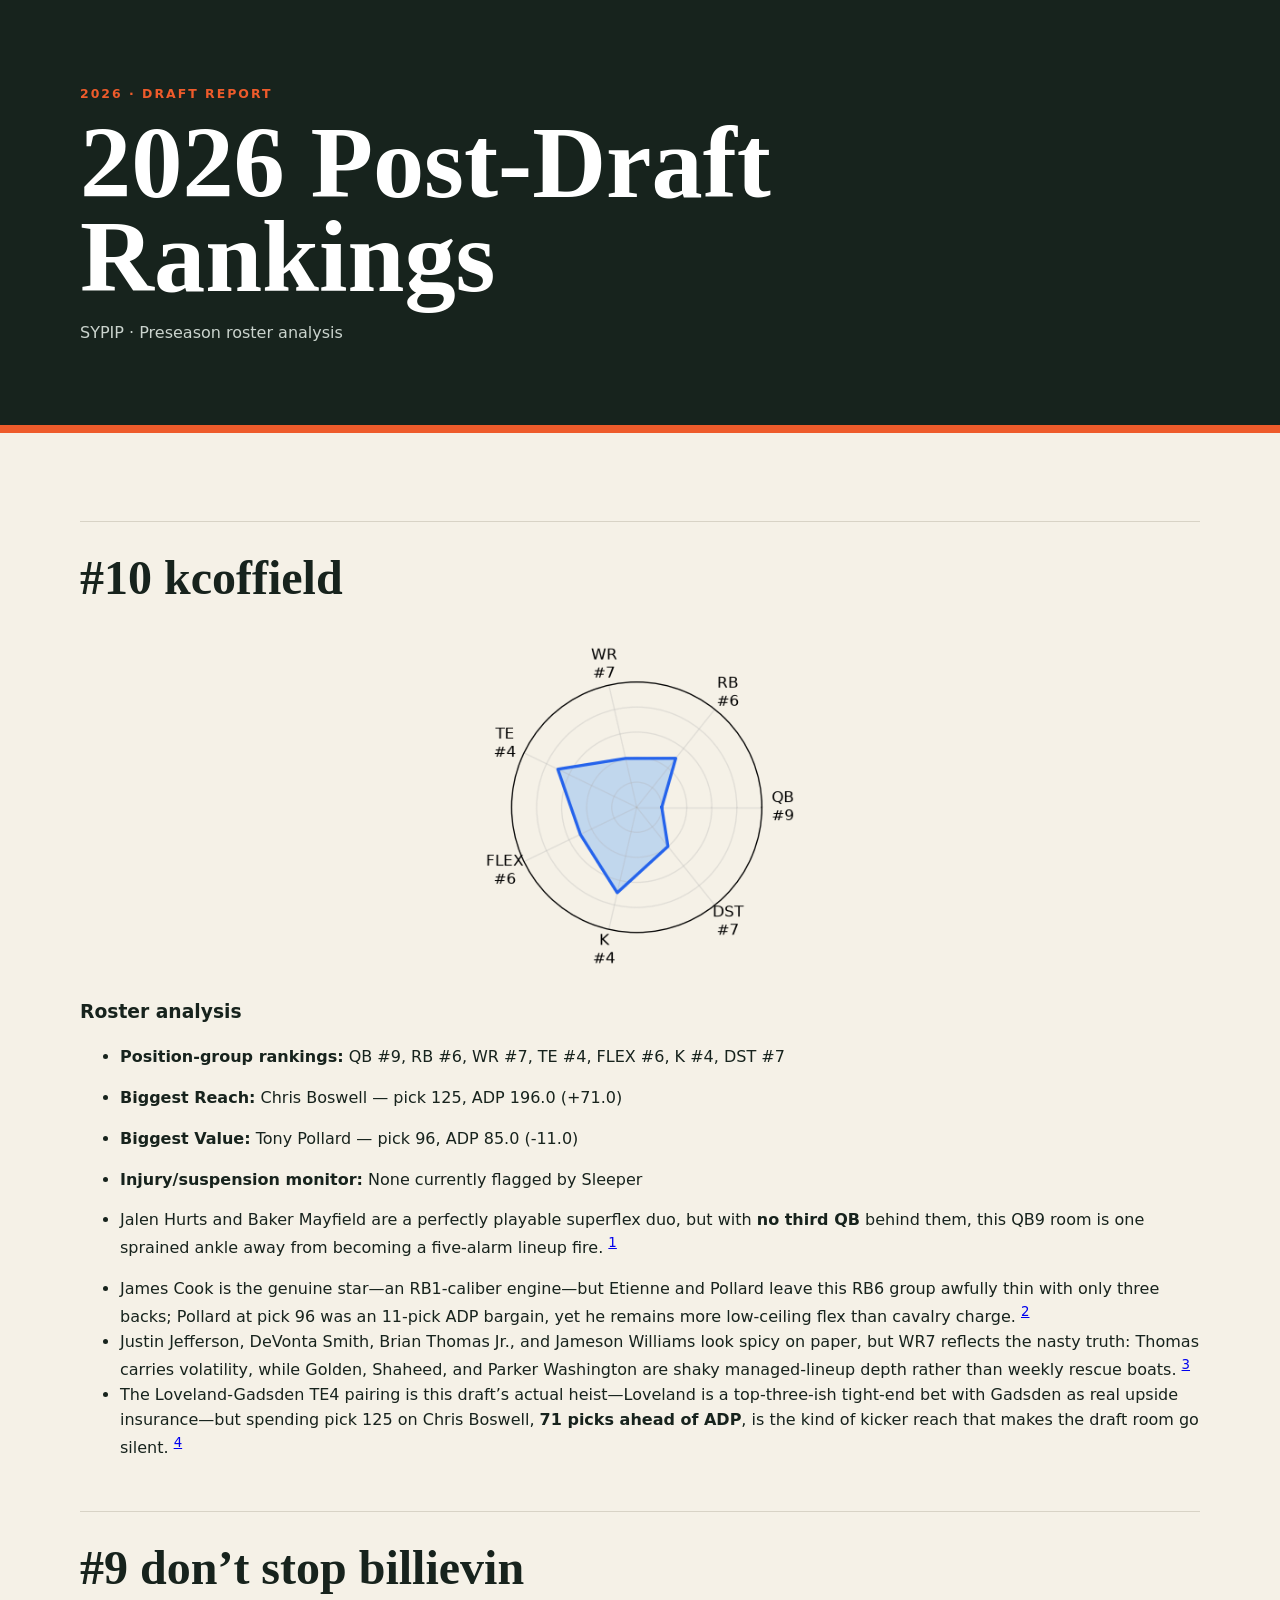
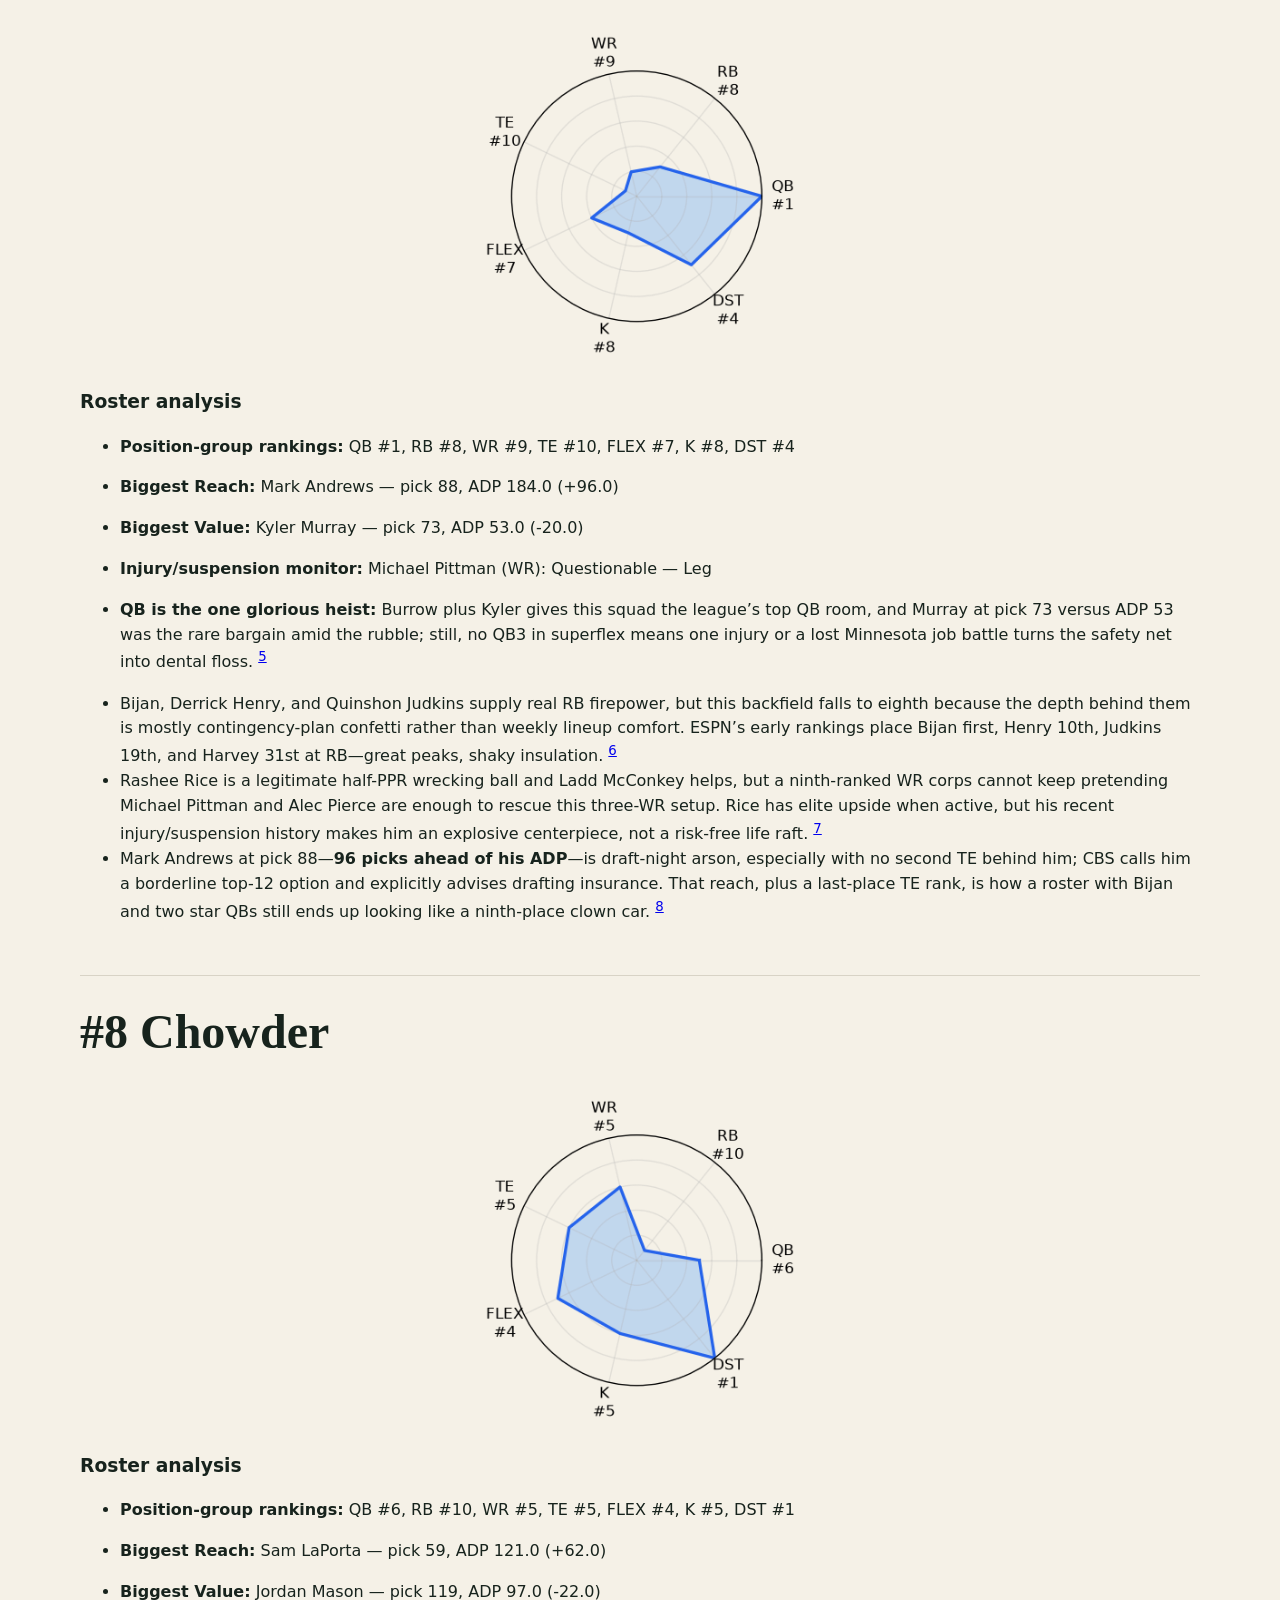
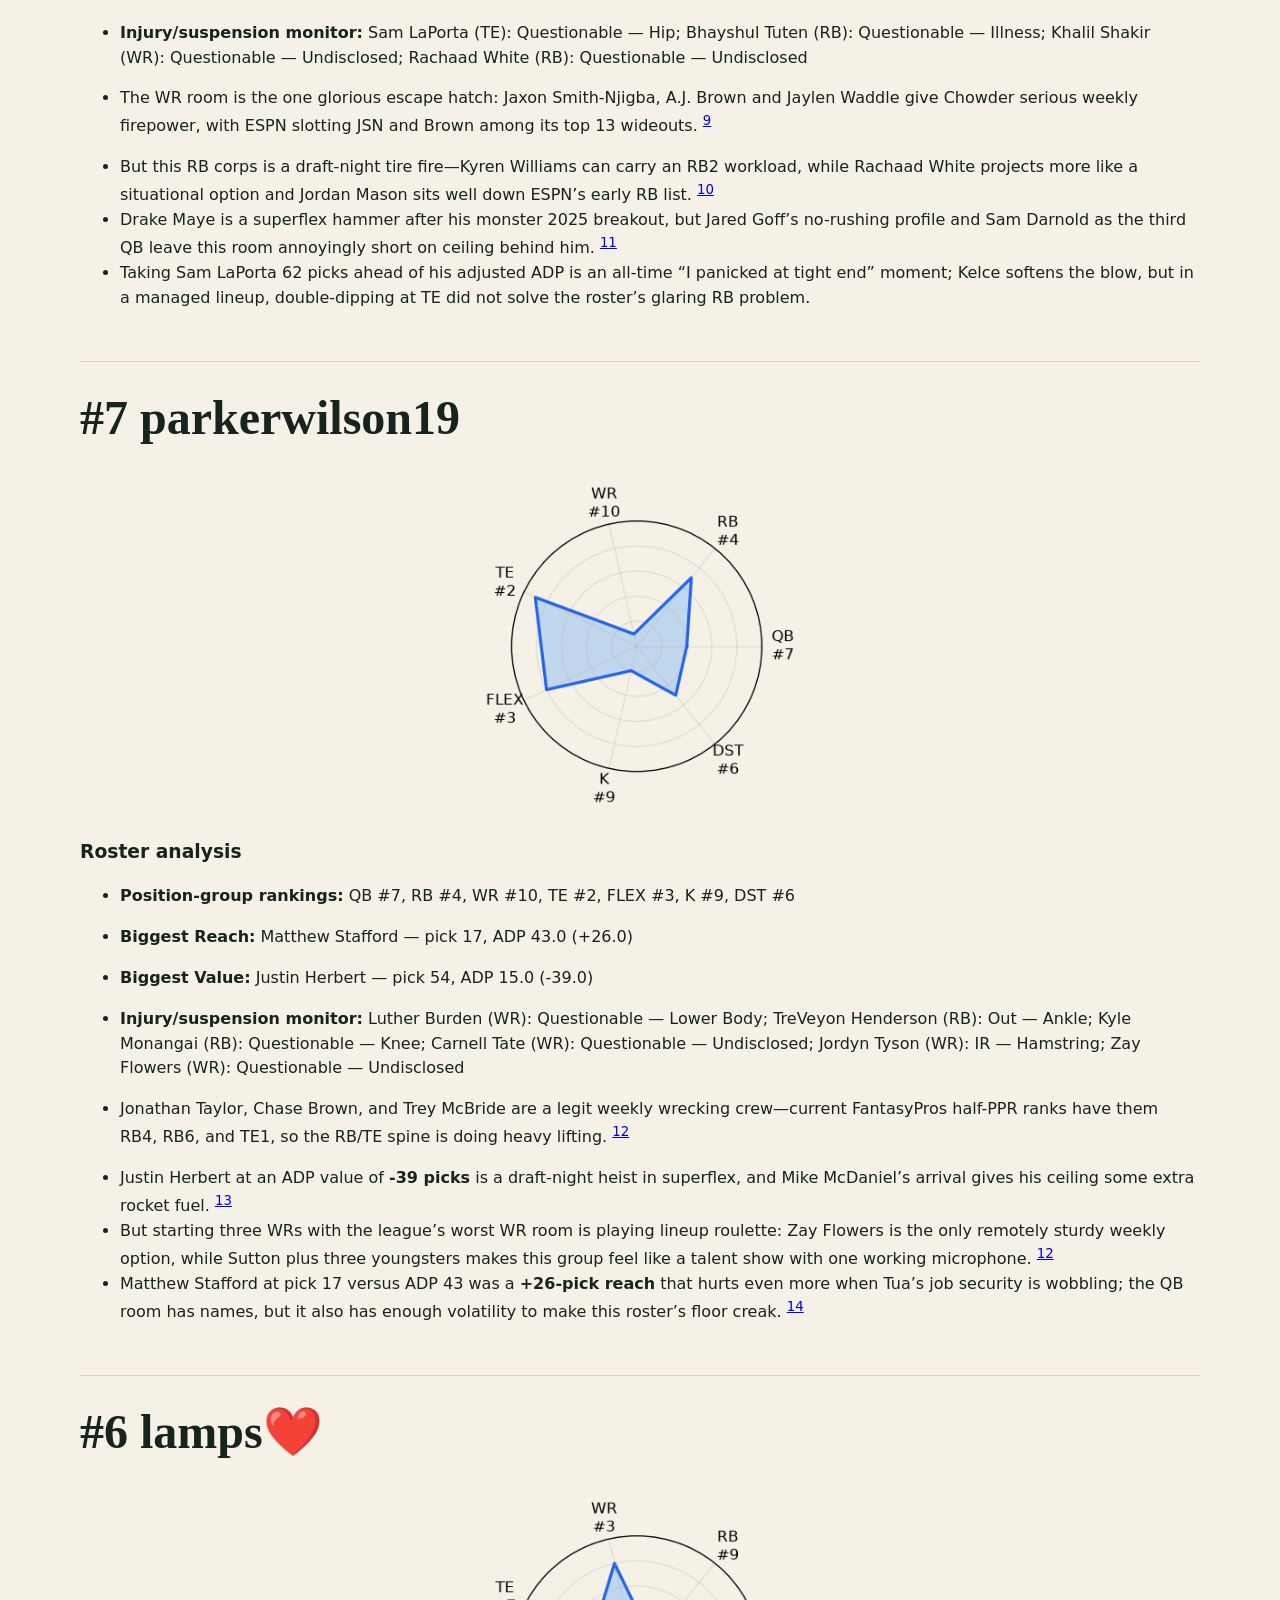
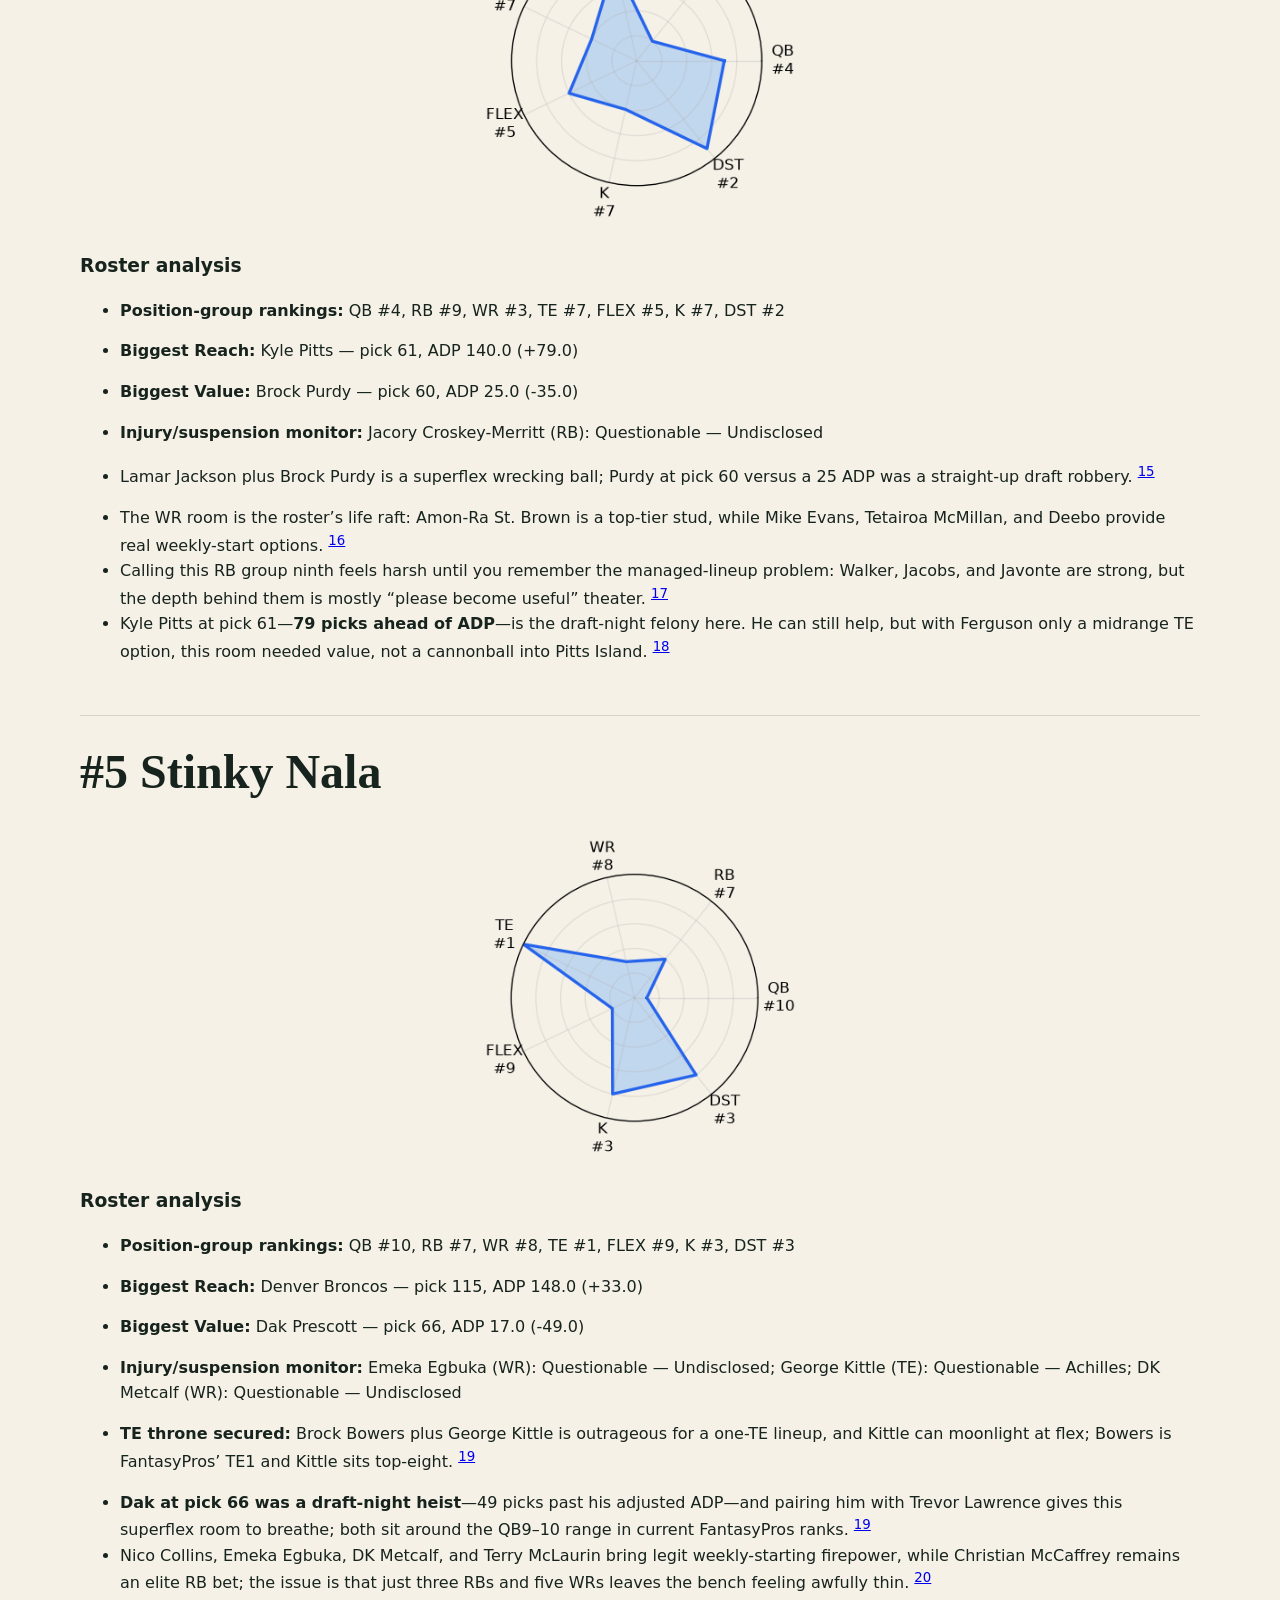
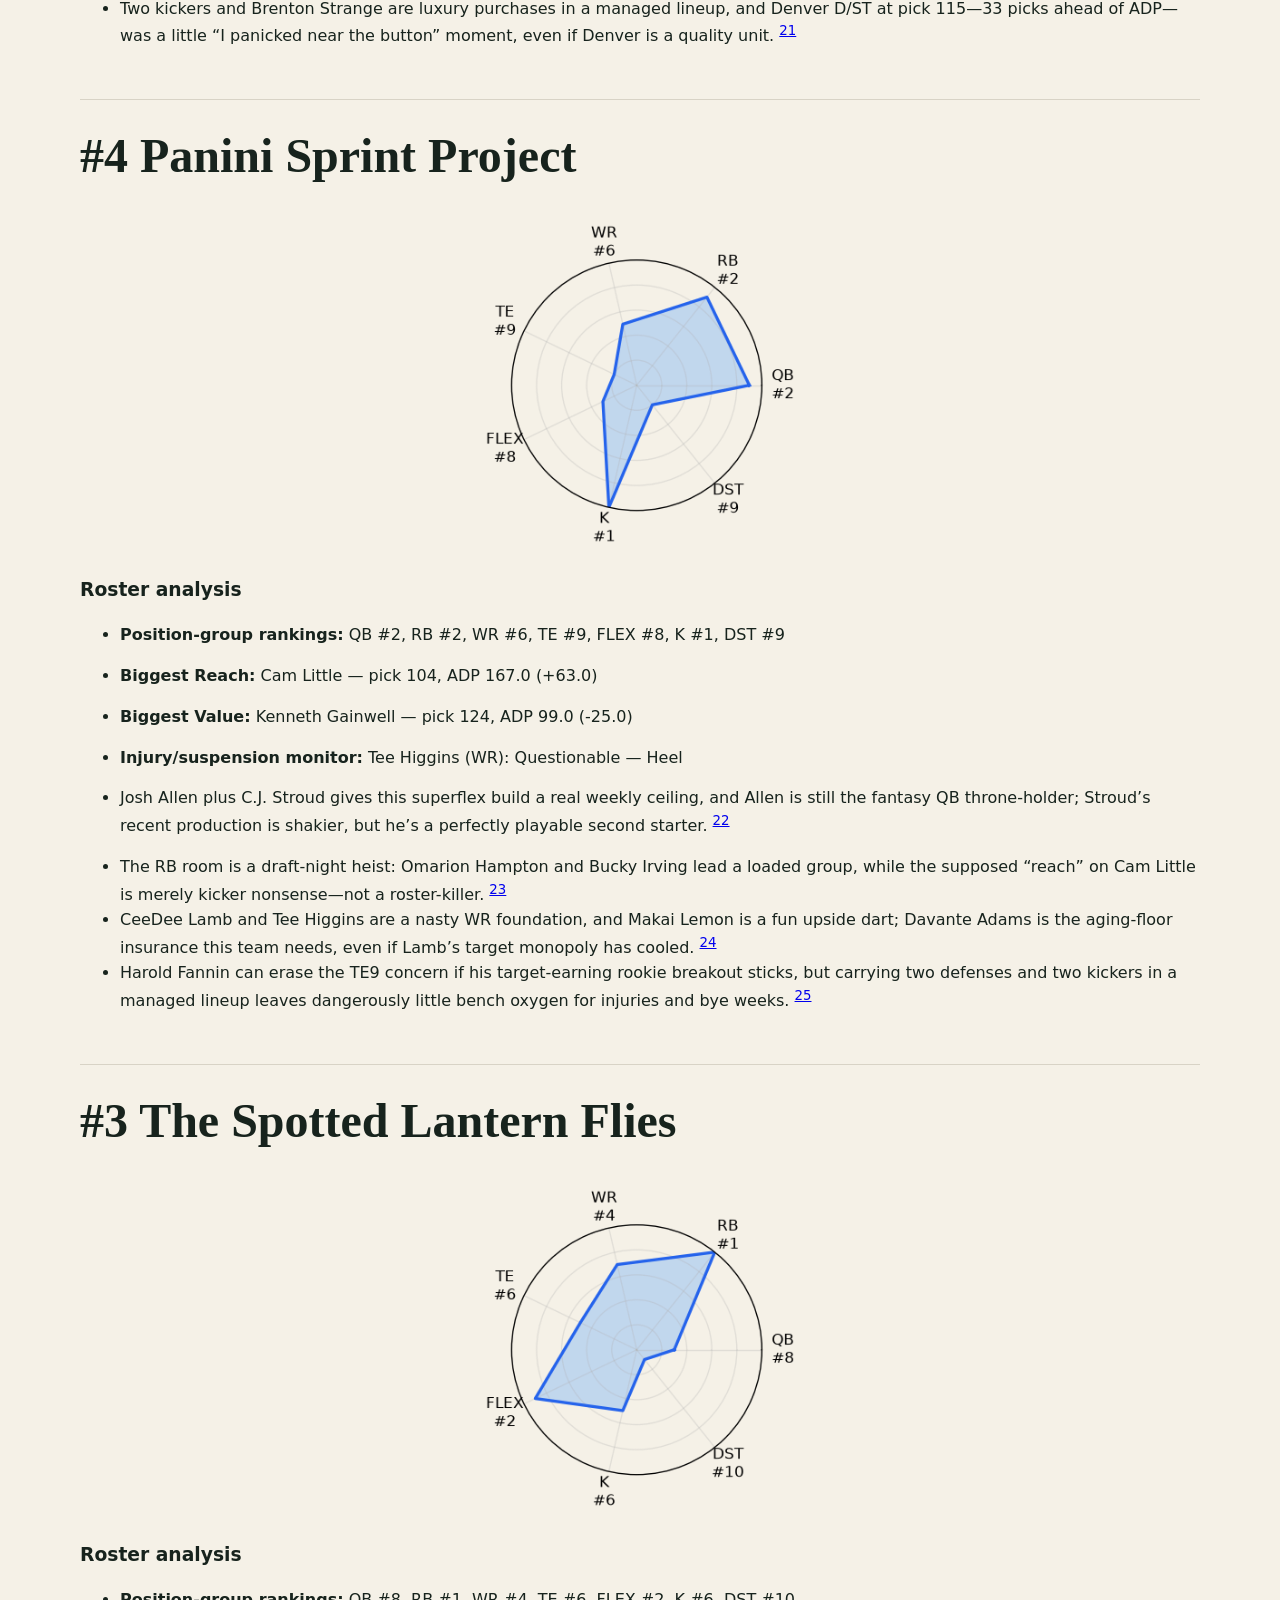
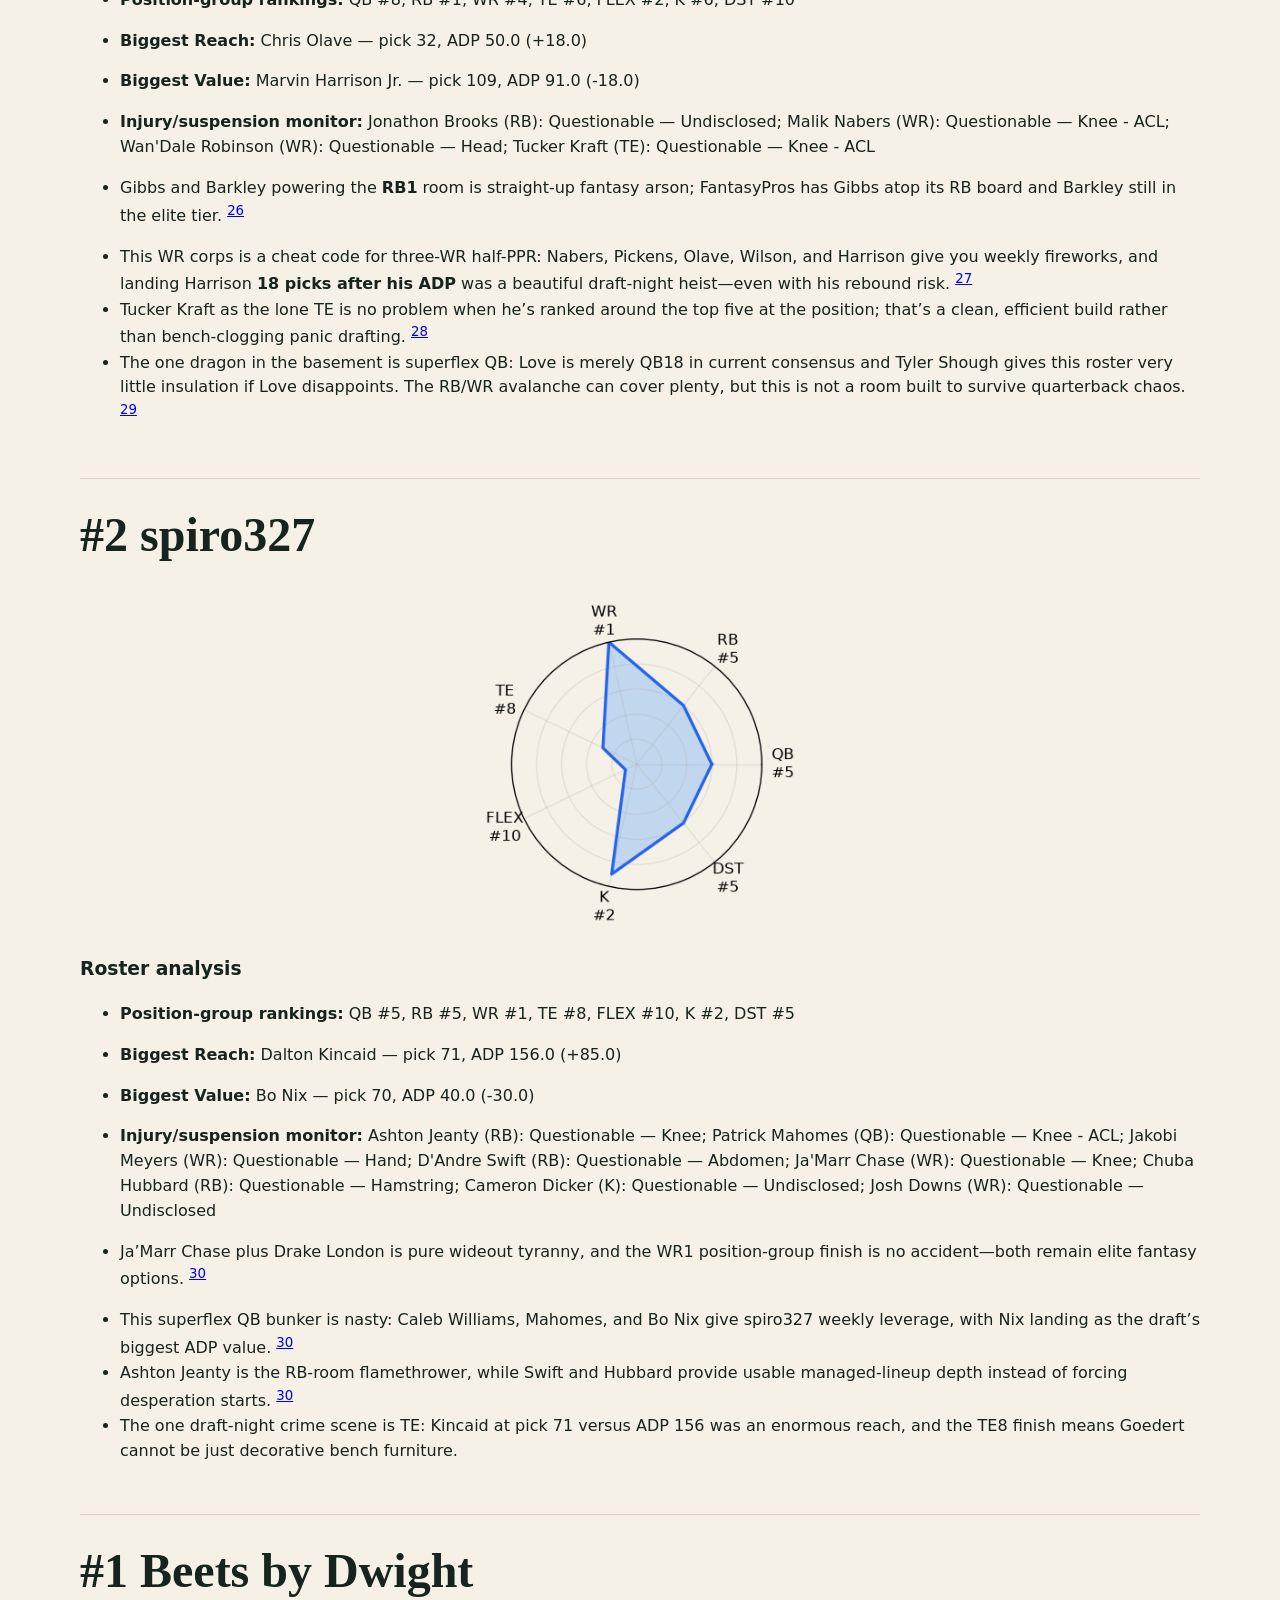
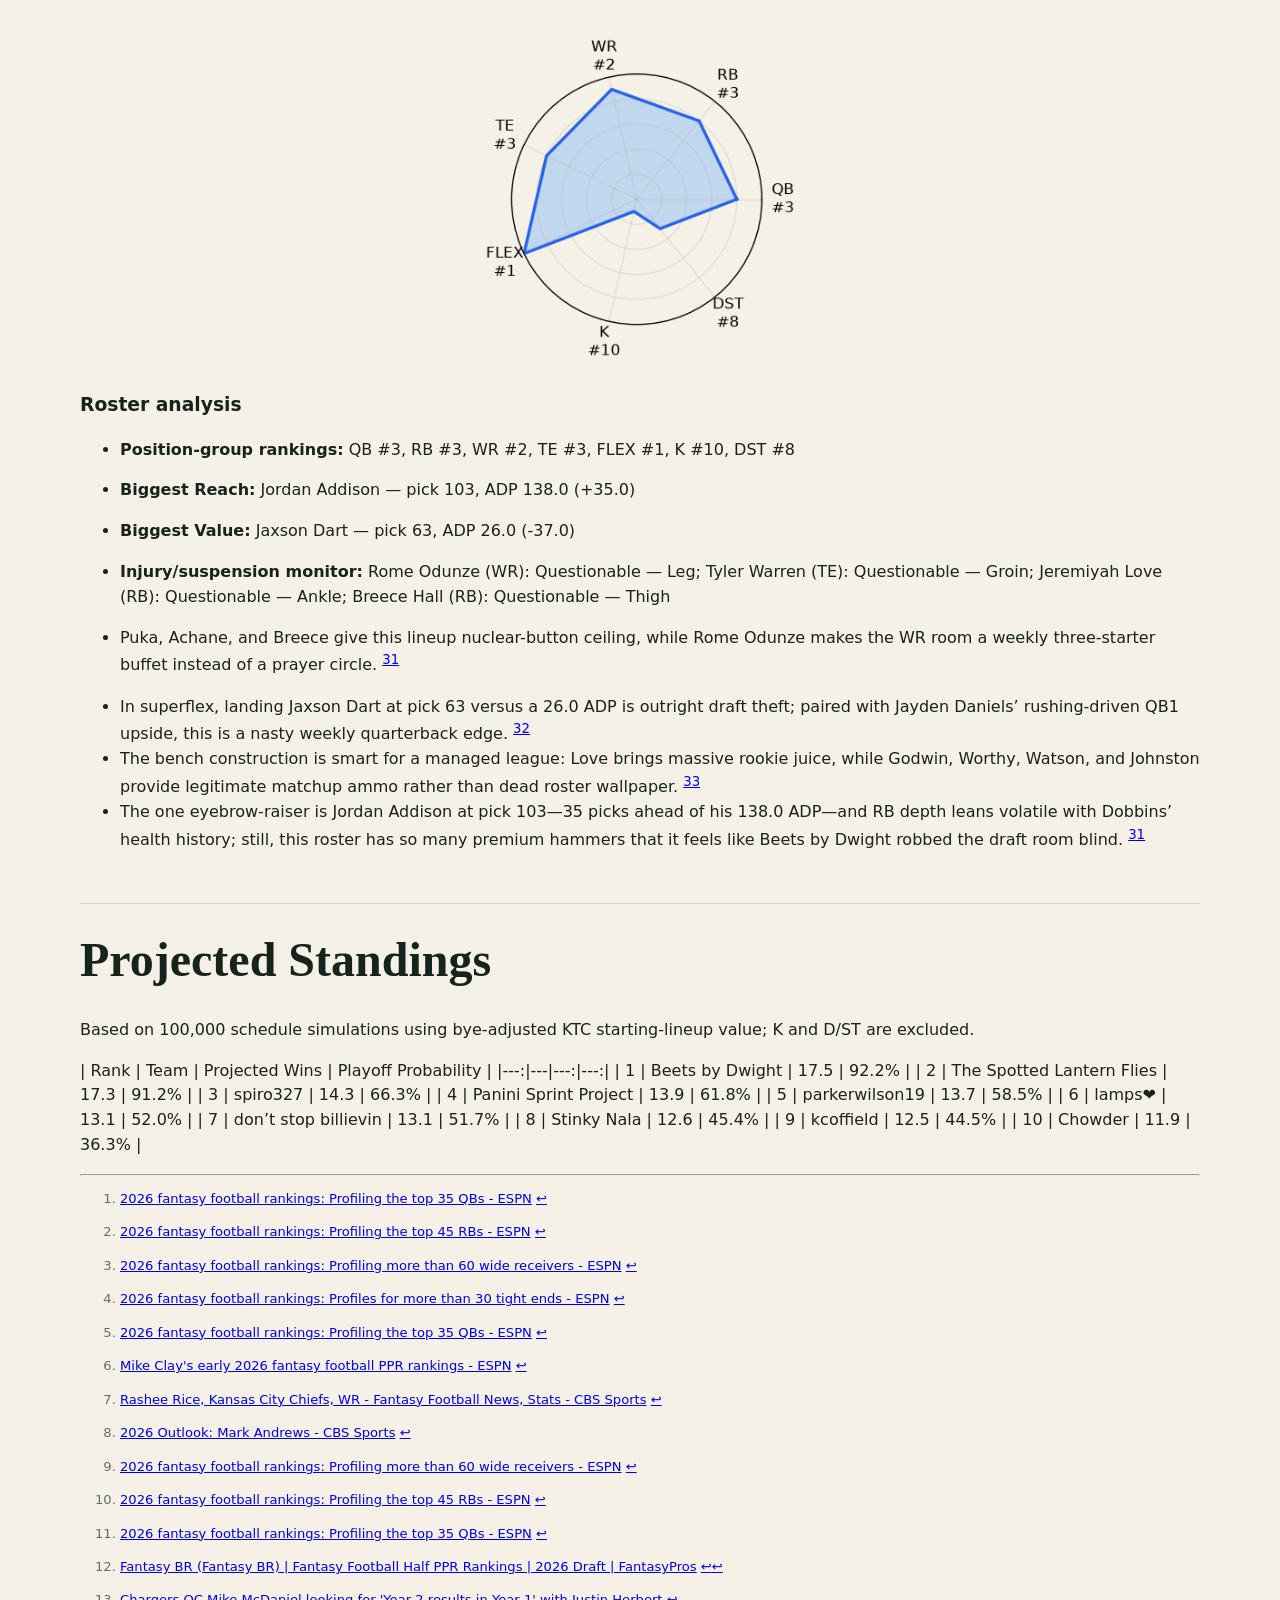
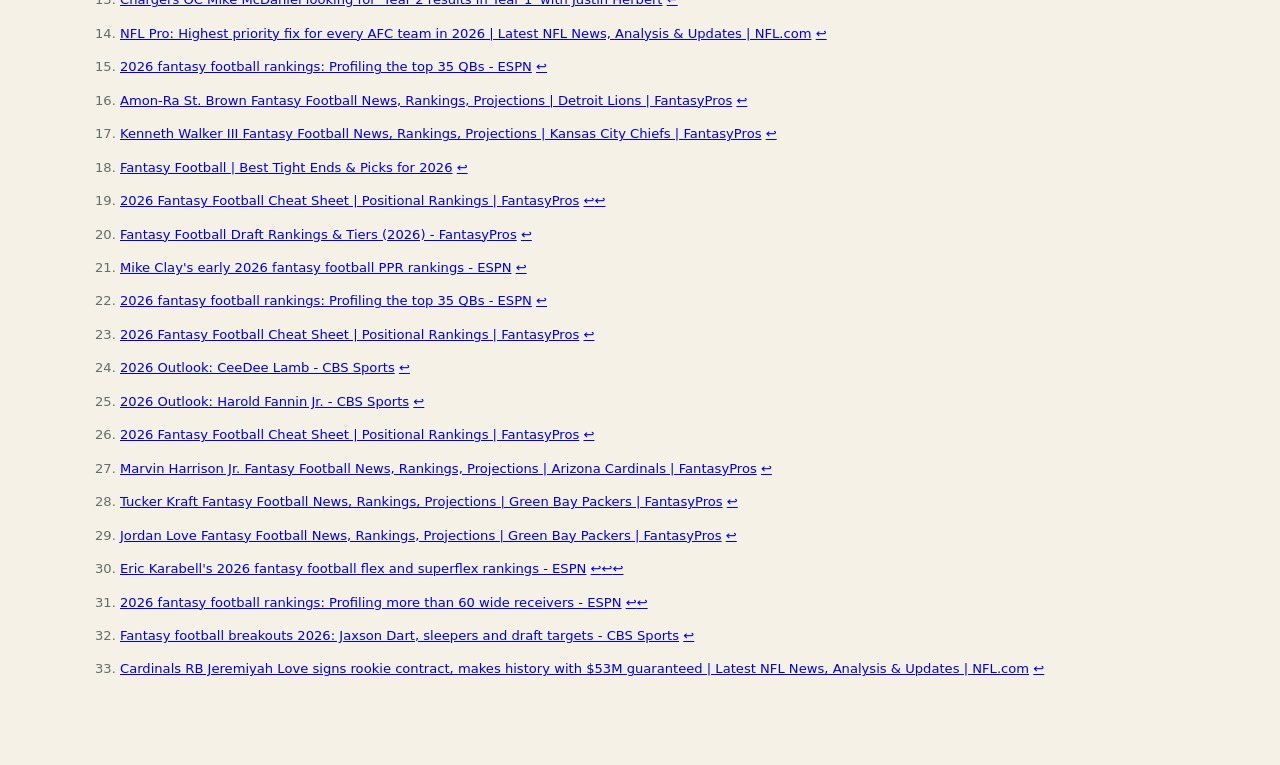
==== content/draft-reports/1389341850288009216/2026/post-draft/index.html @ a8675ece "Publish revised draft report preview" ====
<!doctype html>
<html lang="en"><head><meta charset="utf-8"><meta name="viewport" content="width=device-width,initial-scale=1">
<meta name="description" content="Post-draft fantasy football rankings for SYPIP">
<title>2026 Post-Draft Rankings</title><link rel="stylesheet" href="assets/site.css"></head>
<body><header class="hero"><div class="wrap"><p class="eyebrow">2026 · Draft report</p><h1>2026 Post-Draft Rankings</h1><p>SYPIP · Preseason roster analysis</p></div></header>
    <main class="wrap report-prose"><h1>SYPIP Post-Draft Rankings</h1>
<h2>#10 kcoffield</h2>
<p><img alt="kcoffield positional strength radar chart" src="team-7-radar.png" /></p>
<h3>Roster analysis</h3>
<ul>
<li>
<p><strong>Position-group rankings:</strong> QB #9, RB #6, WR #7, TE #4, FLEX #6, K #4, DST #7</p>
</li>
<li>
<p><strong>Biggest Reach:</strong> Chris Boswell — pick 125, ADP 196.0 (+71.0)</p>
</li>
<li>
<p><strong>Biggest Value:</strong> Tony Pollard — pick 96, ADP 85.0 (-11.0)</p>
</li>
<li>
<p><strong>Injury/suspension monitor:</strong> None currently flagged by Sleeper</p>
</li>
<li>
<p>Jalen Hurts and Baker Mayfield are a perfectly playable superflex duo, but with <strong>no third QB</strong> behind them, this QB9 room is one sprained ankle away from becoming a five-alarm lineup fire. <sup id="fnref:team-7-1"><a class="footnote-ref" href="#fn:team-7-1">1</a></sup></p>
</li>
<li>James Cook is the genuine star—an RB1-caliber engine—but Etienne and Pollard leave this RB6 group awfully thin with only three backs; Pollard at pick 96 was an 11-pick ADP bargain, yet he remains more low-ceiling flex than cavalry charge. <sup id="fnref:team-7-2"><a class="footnote-ref" href="#fn:team-7-2">2</a></sup></li>
<li>Justin Jefferson, DeVonta Smith, Brian Thomas Jr., and Jameson Williams look spicy on paper, but WR7 reflects the nasty truth: Thomas carries volatility, while Golden, Shaheed, and Parker Washington are shaky managed-lineup depth rather than weekly rescue boats. <sup id="fnref:team-7-3"><a class="footnote-ref" href="#fn:team-7-3">3</a></sup></li>
<li>The Loveland-Gadsden TE4 pairing is this draft’s actual heist—Loveland is a top-three-ish tight-end bet with Gadsden as real upside insurance—but spending pick 125 on Chris Boswell, <strong>71 picks ahead of ADP</strong>, is the kind of kicker reach that makes the draft room go silent. <sup id="fnref:team-7-4"><a class="footnote-ref" href="#fn:team-7-4">4</a></sup></li>
</ul>
<h2>#9 don’t stop billievin</h2>
<p><img alt="don’t stop billievin positional strength radar chart" src="team-5-radar.png" /></p>
<h3>Roster analysis</h3>
<ul>
<li>
<p><strong>Position-group rankings:</strong> QB #1, RB #8, WR #9, TE #10, FLEX #7, K #8, DST #4</p>
</li>
<li>
<p><strong>Biggest Reach:</strong> Mark Andrews — pick 88, ADP 184.0 (+96.0)</p>
</li>
<li>
<p><strong>Biggest Value:</strong> Kyler Murray — pick 73, ADP 53.0 (-20.0)</p>
</li>
<li>
<p><strong>Injury/suspension monitor:</strong> Michael Pittman (WR): Questionable — Leg</p>
</li>
<li>
<p><strong>QB is the one glorious heist:</strong> Burrow plus Kyler gives this squad the league’s top QB room, and Murray at pick 73 versus ADP 53 was the rare bargain amid the rubble; still, no QB3 in superflex means one injury or a lost Minnesota job battle turns the safety net into dental floss. <sup id="fnref:team-5-1"><a class="footnote-ref" href="#fn:team-5-1">5</a></sup></p>
</li>
<li>Bijan, Derrick Henry, and Quinshon Judkins supply real RB firepower, but this backfield falls to eighth because the depth behind them is mostly contingency-plan confetti rather than weekly lineup comfort. ESPN’s early rankings place Bijan first, Henry 10th, Judkins 19th, and Harvey 31st at RB—great peaks, shaky insulation. <sup id="fnref:team-5-2"><a class="footnote-ref" href="#fn:team-5-2">6</a></sup></li>
<li>Rashee Rice is a legitimate half-PPR wrecking ball and Ladd McConkey helps, but a ninth-ranked WR corps cannot keep pretending Michael Pittman and Alec Pierce are enough to rescue this three-WR setup. Rice has elite upside when active, but his recent injury/suspension history makes him an explosive centerpiece, not a risk-free life raft. <sup id="fnref:team-5-3"><a class="footnote-ref" href="#fn:team-5-3">7</a></sup></li>
<li>Mark Andrews at pick 88—<strong>96 picks ahead of his ADP</strong>—is draft-night arson, especially with no second TE behind him; CBS calls him a borderline top-12 option and explicitly advises drafting insurance. That reach, plus a last-place TE rank, is how a roster with Bijan and two star QBs still ends up looking like a ninth-place clown car. <sup id="fnref:team-5-4"><a class="footnote-ref" href="#fn:team-5-4">8</a></sup></li>
</ul>
<h2>#8 Chowder</h2>
<p><img alt="Chowder positional strength radar chart" src="team-2-radar.png" /></p>
<h3>Roster analysis</h3>
<ul>
<li>
<p><strong>Position-group rankings:</strong> QB #6, RB #10, WR #5, TE #5, FLEX #4, K #5, DST #1</p>
</li>
<li>
<p><strong>Biggest Reach:</strong> Sam LaPorta — pick 59, ADP 121.0 (+62.0)</p>
</li>
<li>
<p><strong>Biggest Value:</strong> Jordan Mason — pick 119, ADP 97.0 (-22.0)</p>
</li>
<li>
<p><strong>Injury/suspension monitor:</strong> Sam LaPorta (TE): Questionable — Hip; Bhayshul Tuten (RB): Questionable — Illness; Khalil Shakir (WR): Questionable — Undisclosed; Rachaad White (RB): Questionable — Undisclosed</p>
</li>
<li>
<p>The WR room is the one glorious escape hatch: Jaxon Smith-Njigba, A.J. Brown and Jaylen Waddle give Chowder serious weekly firepower, with ESPN slotting JSN and Brown among its top 13 wideouts. <sup id="fnref:team-2-1"><a class="footnote-ref" href="#fn:team-2-1">9</a></sup></p>
</li>
<li>But this RB corps is a draft-night tire fire—Kyren Williams can carry an RB2 workload, while Rachaad White projects more like a situational option and Jordan Mason sits well down ESPN’s early RB list. <sup id="fnref:team-2-2"><a class="footnote-ref" href="#fn:team-2-2">10</a></sup></li>
<li>Drake Maye is a superflex hammer after his monster 2025 breakout, but Jared Goff’s no-rushing profile and Sam Darnold as the third QB leave this room annoyingly short on ceiling behind him. <sup id="fnref:team-2-3"><a class="footnote-ref" href="#fn:team-2-3">11</a></sup></li>
<li>Taking Sam LaPorta 62 picks ahead of his adjusted ADP is an all-time “I panicked at tight end” moment; Kelce softens the blow, but in a managed lineup, double-dipping at TE did not solve the roster’s glaring RB problem.</li>
</ul>
<h2>#7 parkerwilson19</h2>
<p><img alt="parkerwilson19 positional strength radar chart" src="team-8-radar.png" /></p>
<h3>Roster analysis</h3>
<ul>
<li>
<p><strong>Position-group rankings:</strong> QB #7, RB #4, WR #10, TE #2, FLEX #3, K #9, DST #6</p>
</li>
<li>
<p><strong>Biggest Reach:</strong> Matthew Stafford — pick 17, ADP 43.0 (+26.0)</p>
</li>
<li>
<p><strong>Biggest Value:</strong> Justin Herbert — pick 54, ADP 15.0 (-39.0)</p>
</li>
<li>
<p><strong>Injury/suspension monitor:</strong> Luther Burden (WR): Questionable — Lower Body; TreVeyon Henderson (RB): Out — Ankle; Kyle Monangai (RB): Questionable — Knee; Carnell Tate (WR): Questionable — Undisclosed; Jordyn Tyson (WR): IR — Hamstring; Zay Flowers (WR): Questionable — Undisclosed</p>
</li>
<li>
<p>Jonathan Taylor, Chase Brown, and Trey McBride are a legit weekly wrecking crew—current FantasyPros half-PPR ranks have them RB4, RB6, and TE1, so the RB/TE spine is doing heavy lifting. <sup id="fnref2:team-8-1"><a class="footnote-ref" href="#fn:team-8-1">12</a></sup></p>
</li>
<li>Justin Herbert at an ADP value of <strong>-39 picks</strong> is a draft-night heist in superflex, and Mike McDaniel’s arrival gives his ceiling some extra rocket fuel. <sup id="fnref:team-8-2"><a class="footnote-ref" href="#fn:team-8-2">13</a></sup></li>
<li>But starting three WRs with the league’s worst WR room is playing lineup roulette: Zay Flowers is the only remotely sturdy weekly option, while Sutton plus three youngsters makes this group feel like a talent show with one working microphone. <sup id="fnref:team-8-1"><a class="footnote-ref" href="#fn:team-8-1">12</a></sup></li>
<li>Matthew Stafford at pick 17 versus ADP 43 was a <strong>+26-pick reach</strong> that hurts even more when Tua’s job security is wobbling; the QB room has names, but it also has enough volatility to make this roster’s floor creak. <sup id="fnref:team-8-3"><a class="footnote-ref" href="#fn:team-8-3">14</a></sup></li>
</ul>
<h2>#6 lamps❤️</h2>
<p><img alt="lamps❤️ positional strength radar chart" src="team-9-radar.png" /></p>
<h3>Roster analysis</h3>
<ul>
<li>
<p><strong>Position-group rankings:</strong> QB #4, RB #9, WR #3, TE #7, FLEX #5, K #7, DST #2</p>
</li>
<li>
<p><strong>Biggest Reach:</strong> Kyle Pitts — pick 61, ADP 140.0 (+79.0)</p>
</li>
<li>
<p><strong>Biggest Value:</strong> Brock Purdy — pick 60, ADP 25.0 (-35.0)</p>
</li>
<li>
<p><strong>Injury/suspension monitor:</strong> Jacory Croskey-Merritt (RB): Questionable — Undisclosed</p>
</li>
<li>
<p>Lamar Jackson plus Brock Purdy is a superflex wrecking ball; Purdy at pick 60 versus a 25 ADP was a straight-up draft robbery. <sup id="fnref:team-9-1"><a class="footnote-ref" href="#fn:team-9-1">15</a></sup></p>
</li>
<li>The WR room is the roster’s life raft: Amon-Ra St. Brown is a top-tier stud, while Mike Evans, Tetairoa McMillan, and Deebo provide real weekly-start options. <sup id="fnref:team-9-2"><a class="footnote-ref" href="#fn:team-9-2">16</a></sup></li>
<li>Calling this RB group ninth feels harsh until you remember the managed-lineup problem: Walker, Jacobs, and Javonte are strong, but the depth behind them is mostly “please become useful” theater. <sup id="fnref:team-9-3"><a class="footnote-ref" href="#fn:team-9-3">17</a></sup></li>
<li>Kyle Pitts at pick 61—<strong>79 picks ahead of ADP</strong>—is the draft-night felony here. He can still help, but with Ferguson only a midrange TE option, this room needed value, not a cannonball into Pitts Island. <sup id="fnref:team-9-4"><a class="footnote-ref" href="#fn:team-9-4">18</a></sup></li>
</ul>
<h2>#5 Stinky Nala</h2>
<p><img alt="Stinky Nala positional strength radar chart" src="team-3-radar.png" /></p>
<h3>Roster analysis</h3>
<ul>
<li>
<p><strong>Position-group rankings:</strong> QB #10, RB #7, WR #8, TE #1, FLEX #9, K #3, DST #3</p>
</li>
<li>
<p><strong>Biggest Reach:</strong> Denver Broncos — pick 115, ADP 148.0 (+33.0)</p>
</li>
<li>
<p><strong>Biggest Value:</strong> Dak Prescott — pick 66, ADP 17.0 (-49.0)</p>
</li>
<li>
<p><strong>Injury/suspension monitor:</strong> Emeka Egbuka (WR): Questionable — Undisclosed; George Kittle (TE): Questionable — Achilles; DK Metcalf (WR): Questionable — Undisclosed</p>
</li>
<li>
<p><strong>TE throne secured:</strong> Brock Bowers plus George Kittle is outrageous for a one-TE lineup, and Kittle can moonlight at flex; Bowers is FantasyPros’ TE1 and Kittle sits top-eight. <sup id="fnref2:team-3-1"><a class="footnote-ref" href="#fn:team-3-1">19</a></sup></p>
</li>
<li><strong>Dak at pick 66 was a draft-night heist</strong>—49 picks past his adjusted ADP—and pairing him with Trevor Lawrence gives this superflex room to breathe; both sit around the QB9–10 range in current FantasyPros ranks. <sup id="fnref:team-3-1"><a class="footnote-ref" href="#fn:team-3-1">19</a></sup></li>
<li>Nico Collins, Emeka Egbuka, DK Metcalf, and Terry McLaurin bring legit weekly-starting firepower, while Christian McCaffrey remains an elite RB bet; the issue is that just three RBs and five WRs leaves the bench feeling awfully thin. <sup id="fnref:team-3-2"><a class="footnote-ref" href="#fn:team-3-2">20</a></sup></li>
<li>Two kickers and Brenton Strange are luxury purchases in a managed lineup, and Denver D/ST at pick 115—33 picks ahead of ADP—was a little “I panicked near the button” moment, even if Denver is a quality unit. <sup id="fnref:team-3-3"><a class="footnote-ref" href="#fn:team-3-3">21</a></sup></li>
</ul>
<h2>#4 Panini Sprint Project</h2>
<p><img alt="Panini Sprint Project positional strength radar chart" src="team-6-radar.png" /></p>
<h3>Roster analysis</h3>
<ul>
<li>
<p><strong>Position-group rankings:</strong> QB #2, RB #2, WR #6, TE #9, FLEX #8, K #1, DST #9</p>
</li>
<li>
<p><strong>Biggest Reach:</strong> Cam Little — pick 104, ADP 167.0 (+63.0)</p>
</li>
<li>
<p><strong>Biggest Value:</strong> Kenneth Gainwell — pick 124, ADP 99.0 (-25.0)</p>
</li>
<li>
<p><strong>Injury/suspension monitor:</strong> Tee Higgins (WR): Questionable — Heel</p>
</li>
<li>
<p>Josh Allen plus C.J. Stroud gives this superflex build a real weekly ceiling, and Allen is still the fantasy QB throne-holder; Stroud’s recent production is shakier, but he’s a perfectly playable second starter. <sup id="fnref:team-6-1"><a class="footnote-ref" href="#fn:team-6-1">22</a></sup></p>
</li>
<li>The RB room is a draft-night heist: Omarion Hampton and Bucky Irving lead a loaded group, while the supposed “reach” on Cam Little is merely kicker nonsense—not a roster-killer. <sup id="fnref:team-6-2"><a class="footnote-ref" href="#fn:team-6-2">23</a></sup></li>
<li>CeeDee Lamb and Tee Higgins are a nasty WR foundation, and Makai Lemon is a fun upside dart; Davante Adams is the aging-floor insurance this team needs, even if Lamb’s target monopoly has cooled. <sup id="fnref:team-6-3"><a class="footnote-ref" href="#fn:team-6-3">24</a></sup></li>
<li>Harold Fannin can erase the TE9 concern if his target-earning rookie breakout sticks, but carrying two defenses and two kickers in a managed lineup leaves dangerously little bench oxygen for injuries and bye weeks. <sup id="fnref:team-6-4"><a class="footnote-ref" href="#fn:team-6-4">25</a></sup></li>
</ul>
<h2>#3 The Spotted Lantern Flies</h2>
<p><img alt="The Spotted Lantern Flies positional strength radar chart" src="team-10-radar.png" /></p>
<h3>Roster analysis</h3>
<ul>
<li>
<p><strong>Position-group rankings:</strong> QB #8, RB #1, WR #4, TE #6, FLEX #2, K #6, DST #10</p>
</li>
<li>
<p><strong>Biggest Reach:</strong> Chris Olave — pick 32, ADP 50.0 (+18.0)</p>
</li>
<li>
<p><strong>Biggest Value:</strong> Marvin Harrison Jr. — pick 109, ADP 91.0 (-18.0)</p>
</li>
<li>
<p><strong>Injury/suspension monitor:</strong> Jonathon Brooks (RB): Questionable — Undisclosed; Malik Nabers (WR): Questionable — Knee - ACL; Wan'Dale Robinson (WR): Questionable — Head; Tucker Kraft (TE): Questionable — Knee - ACL</p>
</li>
<li>
<p>Gibbs and Barkley powering the <strong>RB1</strong> room is straight-up fantasy arson; FantasyPros has Gibbs atop its RB board and Barkley still in the elite tier. <sup id="fnref:team-10-1"><a class="footnote-ref" href="#fn:team-10-1">26</a></sup></p>
</li>
<li>This WR corps is a cheat code for three-WR half-PPR: Nabers, Pickens, Olave, Wilson, and Harrison give you weekly fireworks, and landing Harrison <strong>18 picks after his ADP</strong> was a beautiful draft-night heist—even with his rebound risk. <sup id="fnref:team-10-2"><a class="footnote-ref" href="#fn:team-10-2">27</a></sup></li>
<li>Tucker Kraft as the lone TE is no problem when he’s ranked around the top five at the position; that’s a clean, efficient build rather than bench-clogging panic drafting. <sup id="fnref:team-10-3"><a class="footnote-ref" href="#fn:team-10-3">28</a></sup></li>
<li>The one dragon in the basement is superflex QB: Love is merely QB18 in current consensus and Tyler Shough gives this roster very little insulation if Love disappoints. The RB/WR avalanche can cover plenty, but this is not a room built to survive quarterback chaos. <sup id="fnref:team-10-4"><a class="footnote-ref" href="#fn:team-10-4">29</a></sup></li>
</ul>
<h2>#2 spiro327</h2>
<p><img alt="spiro327 positional strength radar chart" src="team-4-radar.png" /></p>
<h3>Roster analysis</h3>
<ul>
<li>
<p><strong>Position-group rankings:</strong> QB #5, RB #5, WR #1, TE #8, FLEX #10, K #2, DST #5</p>
</li>
<li>
<p><strong>Biggest Reach:</strong> Dalton Kincaid — pick 71, ADP 156.0 (+85.0)</p>
</li>
<li>
<p><strong>Biggest Value:</strong> Bo Nix — pick 70, ADP 40.0 (-30.0)</p>
</li>
<li>
<p><strong>Injury/suspension monitor:</strong> Ashton Jeanty (RB): Questionable — Knee; Patrick Mahomes (QB): Questionable — Knee - ACL; Jakobi Meyers (WR): Questionable — Hand; D'Andre Swift (RB): Questionable — Abdomen; Ja'Marr Chase (WR): Questionable — Knee; Chuba Hubbard (RB): Questionable — Hamstring; Cameron Dicker (K): Questionable — Undisclosed; Josh Downs (WR): Questionable — Undisclosed</p>
</li>
<li>
<p>Ja’Marr Chase plus Drake London is pure wideout tyranny, and the WR1 position-group finish is no accident—both remain elite fantasy options. <sup id="fnref3:team-4-1"><a class="footnote-ref" href="#fn:team-4-1">30</a></sup></p>
</li>
<li>This superflex QB bunker is nasty: Caleb Williams, Mahomes, and Bo Nix give spiro327 weekly leverage, with Nix landing as the draft’s biggest ADP value. <sup id="fnref:team-4-1"><a class="footnote-ref" href="#fn:team-4-1">30</a></sup></li>
<li>Ashton Jeanty is the RB-room flamethrower, while Swift and Hubbard provide usable managed-lineup depth instead of forcing desperation starts. <sup id="fnref2:team-4-1"><a class="footnote-ref" href="#fn:team-4-1">30</a></sup></li>
<li>The one draft-night crime scene is TE: Kincaid at pick 71 versus ADP 156 was an enormous reach, and the TE8 finish means Goedert cannot be just decorative bench furniture.</li>
</ul>
<h2>#1 Beets by Dwight</h2>
<p><img alt="Beets by Dwight positional strength radar chart" src="team-1-radar.png" /></p>
<h3>Roster analysis</h3>
<ul>
<li>
<p><strong>Position-group rankings:</strong> QB #3, RB #3, WR #2, TE #3, FLEX #1, K #10, DST #8</p>
</li>
<li>
<p><strong>Biggest Reach:</strong> Jordan Addison — pick 103, ADP 138.0 (+35.0)</p>
</li>
<li>
<p><strong>Biggest Value:</strong> Jaxson Dart — pick 63, ADP 26.0 (-37.0)</p>
</li>
<li>
<p><strong>Injury/suspension monitor:</strong> Rome Odunze (WR): Questionable — Leg; Tyler Warren (TE): Questionable — Groin; Jeremiyah Love (RB): Questionable — Ankle; Breece Hall (RB): Questionable — Thigh</p>
</li>
<li>
<p>Puka, Achane, and Breece give this lineup nuclear-button ceiling, while Rome Odunze makes the WR room a weekly three-starter buffet instead of a prayer circle. <sup id="fnref2:team-1-1"><a class="footnote-ref" href="#fn:team-1-1">31</a></sup></p>
</li>
<li>In superflex, landing Jaxson Dart at pick 63 versus a 26.0 ADP is outright draft theft; paired with Jayden Daniels’ rushing-driven QB1 upside, this is a nasty weekly quarterback edge. <sup id="fnref:team-1-2"><a class="footnote-ref" href="#fn:team-1-2">32</a></sup></li>
<li>The bench construction is smart for a managed league: Love brings massive rookie juice, while Godwin, Worthy, Watson, and Johnston provide legitimate matchup ammo rather than dead roster wallpaper. <sup id="fnref:team-1-3"><a class="footnote-ref" href="#fn:team-1-3">33</a></sup></li>
<li>The one eyebrow-raiser is Jordan Addison at pick 103—35 picks ahead of his 138.0 ADP—and RB depth leans volatile with Dobbins’ health history; still, this roster has so many premium hammers that it feels like Beets by Dwight robbed the draft room blind. <sup id="fnref:team-1-1"><a class="footnote-ref" href="#fn:team-1-1">31</a></sup></li>
</ul>
<h2>Projected Standings</h2>
<p>Based on 100,000 schedule simulations using bye-adjusted KTC starting-lineup value; K and D/ST are excluded.</p>
<p>| Rank | Team | Projected Wins | Playoff Probability |
|---:|---|---:|---:|
| 1 | Beets by Dwight | 17.5 | 92.2% |
| 2 | The Spotted Lantern Flies | 17.3 | 91.2% |
| 3 | spiro327 | 14.3 | 66.3% |
| 4 | Panini Sprint Project | 13.9 | 61.8% |
| 5 | parkerwilson19 | 13.7 | 58.5% |
| 6 | lamps❤️ | 13.1 | 52.0% |
| 7 | don’t stop billievin | 13.1 | 51.7% |
| 8 | Stinky Nala | 12.6 | 45.4% |
| 9 | kcoffield | 12.5 | 44.5% |
| 10 | Chowder | 11.9 | 36.3% |</p>
<div class="footnote">
<hr />
<ol>
<li id="fn:team-7-1">
<p><a href="https://www.espn.com/fantasy/football/story/_/id/48347911/2026-fantasy-football-rankings-qb-profiles?utm_source=openai">2026 fantasy football rankings: Profiling the top 35 QBs - ESPN</a>&#160;<a class="footnote-backref" href="#fnref:team-7-1" title="Jump back to footnote 1 in the text">&#8617;</a></p>
</li>
<li id="fn:team-7-2">
<p><a href="https://www.espn.com/fantasy/football/story/_/id/48348941/2026-fantasy-football-rankings-rb-profiles?utm_source=openai">2026 fantasy football rankings: Profiling the top 45 RBs - ESPN</a>&#160;<a class="footnote-backref" href="#fnref:team-7-2" title="Jump back to footnote 2 in the text">&#8617;</a></p>
</li>
<li id="fn:team-7-3">
<p><a href="https://www.espn.com/fantasy/football/story/_/id/48385938/2026-fantasy-football-rankings-wr-profiles?utm_source=openai">2026 fantasy football rankings: Profiling more than 60 wide receivers - ESPN</a>&#160;<a class="footnote-backref" href="#fnref:team-7-3" title="Jump back to footnote 3 in the text">&#8617;</a></p>
</li>
<li id="fn:team-7-4">
<p><a href="https://www.espn.com/fantasy/football/story/_/id/48422631/2026-fantasy-football-rankings-tight-end-te-profiles?utm_source=openai">2026 fantasy football rankings: Profiles for more than 30 tight ends - ESPN</a>&#160;<a class="footnote-backref" href="#fnref:team-7-4" title="Jump back to footnote 4 in the text">&#8617;</a></p>
</li>
<li id="fn:team-5-1">
<p><a href="https://www.espn.com/fantasy/football/story/_/id/48347911/2026-fantasy-football-rankings-qb-profiles?utm_source=openai">2026 fantasy football rankings: Profiling the top 35 QBs - ESPN</a>&#160;<a class="footnote-backref" href="#fnref:team-5-1" title="Jump back to footnote 5 in the text">&#8617;</a></p>
</li>
<li id="fn:team-5-2">
<p><a href="https://www.espn.com/fantasy/football/story/_/id/47513496/2026-fantasy-football-rankings-ppr-mike-clay?utm_source=openai">Mike Clay's early 2026 fantasy football PPR rankings - ESPN</a>&#160;<a class="footnote-backref" href="#fnref:team-5-2" title="Jump back to footnote 6 in the text">&#8617;</a></p>
</li>
<li id="fn:team-5-3">
<p><a href="https://www.cbssports.com/nfl/players/3124978/rashee-rice/fantasy/?utm_source=openai">Rashee Rice, Kansas City Chiefs, WR - Fantasy Football News, Stats - CBS Sports</a>&#160;<a class="footnote-backref" href="#fnref:team-5-3" title="Jump back to footnote 7 in the text">&#8617;</a></p>
</li>
<li id="fn:team-5-4">
<p><a href="https://www.cbssports.com/fantasy/football/news/2026-outlook-mark-andrews/?utm_source=openai">2026 Outlook: Mark Andrews - CBS Sports</a>&#160;<a class="footnote-backref" href="#fnref:team-5-4" title="Jump back to footnote 8 in the text">&#8617;</a></p>
</li>
<li id="fn:team-2-1">
<p><a href="https://www.espn.com/fantasy/football/story/_/id/48385938/2026-fantasy-football-rankings-wr-profiles?utm_source=openai">2026 fantasy football rankings: Profiling more than 60 wide receivers - ESPN</a>&#160;<a class="footnote-backref" href="#fnref:team-2-1" title="Jump back to footnote 9 in the text">&#8617;</a></p>
</li>
<li id="fn:team-2-2">
<p><a href="https://www.espn.com/fantasy/football/story/_/id/48348941/2026-fantasy-football-rankings-rb-profiles?utm_source=openai">2026 fantasy football rankings: Profiling the top 45 RBs - ESPN</a>&#160;<a class="footnote-backref" href="#fnref:team-2-2" title="Jump back to footnote 10 in the text">&#8617;</a></p>
</li>
<li id="fn:team-2-3">
<p><a href="https://www.espn.com/fantasy/football/story/_/id/48347911/2026-fantasy-football-rankings-qb-profiles?utm_source=openai">2026 fantasy football rankings: Profiling the top 35 QBs - ESPN</a>&#160;<a class="footnote-backref" href="#fnref:team-2-3" title="Jump back to footnote 11 in the text">&#8617;</a></p>
</li>
<li id="fn:team-8-1">
<p><a href="https://www.fantasypros.com/nfl/rankings/fantasy-br.php?utm_source=openai">Fantasy BR (Fantasy BR) | Fantasy Football Half PPR Rankings | 2026 Draft | FantasyPros</a>&#160;<a class="footnote-backref" href="#fnref:team-8-1" title="Jump back to footnote 12 in the text">&#8617;</a><a class="footnote-backref" href="#fnref2:team-8-1" title="Jump back to footnote 12 in the text">&#8617;</a></p>
</li>
<li id="fn:team-8-2">
<p><a href="https://amp.nfl.com/news/chargers-oc-mike-mcdaniel-looking-for-year-2-results-in-year-1-with-justin-herbert?utm_source=openai">Chargers OC Mike McDaniel looking for 'Year 2 results in Year 1' with Justin Herbert</a>&#160;<a class="footnote-backref" href="#fnref:team-8-2" title="Jump back to footnote 13 in the text">&#8617;</a></p>
</li>
<li id="fn:team-8-3">
<p><a href="https://www.nfl.com/news/nfl-pro-highest-priority-fix-for-every-afc-team-in-2026?utm_source=openai">NFL Pro: Highest priority fix for every AFC team in 2026 | Latest NFL News, Analysis &amp; Updates | NFL.com</a>&#160;<a class="footnote-backref" href="#fnref:team-8-3" title="Jump back to footnote 14 in the text">&#8617;</a></p>
</li>
<li id="fn:team-9-1">
<p><a href="https://www.espn.com/fantasy/football/story/_/id/48347911/2026-fantasy-football-rankings-qb-profiles?utm_source=openai">2026 fantasy football rankings: Profiling the top 35 QBs - ESPN</a>&#160;<a class="footnote-backref" href="#fnref:team-9-1" title="Jump back to footnote 15 in the text">&#8617;</a></p>
</li>
<li id="fn:team-9-2">
<p><a href="https://www.fantasypros.com/nfl/players/amonra-stbrown.php?utm_source=openai">Amon-Ra St. Brown Fantasy Football News, Rankings, Projections | Detroit Lions | FantasyPros</a>&#160;<a class="footnote-backref" href="#fnref:team-9-2" title="Jump back to footnote 16 in the text">&#8617;</a></p>
</li>
<li id="fn:team-9-3">
<p><a href="https://www.fantasypros.com/nfl/players/kenneth-walker-rb.php?utm_source=openai">Kenneth Walker III Fantasy Football News, Rankings, Projections | Kansas City Chiefs | FantasyPros</a>&#160;<a class="footnote-backref" href="#fnref:team-9-3" title="Jump back to footnote 17 in the text">&#8617;</a></p>
</li>
<li id="fn:team-9-4">
<p><a href="https://www.fantasypros.com/2026/06/best-tight-ends-for-fantasy-football/?utm_source=openai">Fantasy Football | Best Tight Ends &amp; Picks for 2026</a>&#160;<a class="footnote-backref" href="#fnref:team-9-4" title="Jump back to footnote 18 in the text">&#8617;</a></p>
</li>
<li id="fn:team-3-1">
<p><a href="https://www.fantasypros.com/nfl/cheatsheets/">2026 Fantasy Football Cheat Sheet | Positional Rankings | FantasyPros</a>&#160;<a class="footnote-backref" href="#fnref:team-3-1" title="Jump back to footnote 19 in the text">&#8617;</a><a class="footnote-backref" href="#fnref2:team-3-1" title="Jump back to footnote 19 in the text">&#8617;</a></p>
</li>
<li id="fn:team-3-2">
<p><a href="https://www.fantasypros.com/2026/07/fantasy-football-draft-rankings-tiers-2026-dak-prescott/">Fantasy Football Draft Rankings &amp; Tiers (2026) - FantasyPros</a>&#160;<a class="footnote-backref" href="#fnref:team-3-2" title="Jump back to footnote 20 in the text">&#8617;</a></p>
</li>
<li id="fn:team-3-3">
<p><a href="https://www.espn.com/fantasy/football/story/_/id/47513496/2026-fantasy-football-rankings-ppr-mike-clay">Mike Clay's early 2026 fantasy football PPR rankings - ESPN</a>&#160;<a class="footnote-backref" href="#fnref:team-3-3" title="Jump back to footnote 21 in the text">&#8617;</a></p>
</li>
<li id="fn:team-6-1">
<p><a href="https://www.espn.com/fantasy/football/story/_/id/48347911/2026-fantasy-football-rankings-qb-profiles?utm_source=openai">2026 fantasy football rankings: Profiling the top 35 QBs - ESPN</a>&#160;<a class="footnote-backref" href="#fnref:team-6-1" title="Jump back to footnote 22 in the text">&#8617;</a></p>
</li>
<li id="fn:team-6-2">
<p><a href="https://www.fantasypros.com/nfl/cheatsheets/?utm_source=openai">2026 Fantasy Football Cheat Sheet | Positional Rankings | FantasyPros</a>&#160;<a class="footnote-backref" href="#fnref:team-6-2" title="Jump back to footnote 23 in the text">&#8617;</a></p>
</li>
<li id="fn:team-6-3">
<p><a href="https://www.cbssports.com/fantasy/football/news/2026-outlook-ceedee-lamb/?utm_source=openai">2026 Outlook: CeeDee Lamb - CBS Sports</a>&#160;<a class="footnote-backref" href="#fnref:team-6-3" title="Jump back to footnote 24 in the text">&#8617;</a></p>
</li>
<li id="fn:team-6-4">
<p><a href="https://www.cbssports.com/fantasy/football/news/2026-outlook-harold-fannin-jr/?utm_source=openai">2026 Outlook: Harold Fannin Jr. - CBS Sports</a>&#160;<a class="footnote-backref" href="#fnref:team-6-4" title="Jump back to footnote 25 in the text">&#8617;</a></p>
</li>
<li id="fn:team-10-1">
<p><a href="https://www.fantasypros.com/nfl/cheatsheets/?utm_source=openai">2026 Fantasy Football Cheat Sheet | Positional Rankings | FantasyPros</a>&#160;<a class="footnote-backref" href="#fnref:team-10-1" title="Jump back to footnote 26 in the text">&#8617;</a></p>
</li>
<li id="fn:team-10-2">
<p><a href="https://www.fantasypros.com/nfl/players/marvin-harrison-jr.php?utm_source=openai">Marvin Harrison Jr. Fantasy Football News, Rankings, Projections | Arizona Cardinals | FantasyPros</a>&#160;<a class="footnote-backref" href="#fnref:team-10-2" title="Jump back to footnote 27 in the text">&#8617;</a></p>
</li>
<li id="fn:team-10-3">
<p><a href="https://www.fantasypros.com/nfl/players/tucker-kraft.php?utm_source=openai">Tucker Kraft Fantasy Football News, Rankings, Projections | Green Bay Packers | FantasyPros</a>&#160;<a class="footnote-backref" href="#fnref:team-10-3" title="Jump back to footnote 28 in the text">&#8617;</a></p>
</li>
<li id="fn:team-10-4">
<p><a href="https://www.fantasypros.com/nfl/players/jordan-love.php?utm_source=openai">Jordan Love Fantasy Football News, Rankings, Projections | Green Bay Packers | FantasyPros</a>&#160;<a class="footnote-backref" href="#fnref:team-10-4" title="Jump back to footnote 29 in the text">&#8617;</a></p>
</li>
<li id="fn:team-4-1">
<p><a href="https://www.espn.com/fantasy/football/story/_/id/47539664/2026-fantasy-football-rankings-flex-superflex-ppr-eric-karabell?utm_source=openai">Eric Karabell's 2026 fantasy football flex and superflex rankings - ESPN</a>&#160;<a class="footnote-backref" href="#fnref:team-4-1" title="Jump back to footnote 30 in the text">&#8617;</a><a class="footnote-backref" href="#fnref2:team-4-1" title="Jump back to footnote 30 in the text">&#8617;</a><a class="footnote-backref" href="#fnref3:team-4-1" title="Jump back to footnote 30 in the text">&#8617;</a></p>
</li>
<li id="fn:team-1-1">
<p><a href="https://www.espn.com/fantasy/football/story/_/id/48385938/2026-fantasy-football-rankings-wr-profiles?utm_source=openai">2026 fantasy football rankings: Profiling more than 60 wide receivers - ESPN</a>&#160;<a class="footnote-backref" href="#fnref:team-1-1" title="Jump back to footnote 31 in the text">&#8617;</a><a class="footnote-backref" href="#fnref2:team-1-1" title="Jump back to footnote 31 in the text">&#8617;</a></p>
</li>
<li id="fn:team-1-2">
<p><a href="https://secure-www.cbssports.com/fantasy/football/news/jameys-2026-fantasy-breakouts-1-0-jaxson-dart-headlines-rising-stars/?utm_source=openai">Fantasy football breakouts 2026: Jaxson Dart, sleepers and draft targets - CBS Sports</a>&#160;<a class="footnote-backref" href="#fnref:team-1-2" title="Jump back to footnote 32 in the text">&#8617;</a></p>
</li>
<li id="fn:team-1-3">
<p><a href="https://www.nfl.com/news/cardinals-rb-jeremiyah-love-signs-rookie-contract-53-million-guaranteed?utm_source=openai">Cardinals RB Jeremiyah Love signs rookie contract, makes history with $53M guaranteed | Latest NFL News, Analysis &amp; Updates | NFL.com</a>&#160;<a class="footnote-backref" href="#fnref:team-1-3" title="Jump back to footnote 33 in the text">&#8617;</a></p>
</li>
</ol>
</div></main></body></html>
---- content/draft-reports/1389341850288009216/2026/post-draft/assets/site.css ----
:root{--ink:#17231d;--muted:#617067;--paper:#f5f1e7;--card:#fffdf7;--line:#d8d3c6;--accent:#ee5b2b;--green:#1d6949}*{box-sizing:border-box}body{margin:0;background:var(--paper);color:var(--ink);font:16px/1.55 ui-sans-serif,system-ui,-apple-system,BlinkMacSystemFont,"Segoe UI",sans-serif}.wrap{width:min(1120px,calc(100% - 32px));margin:auto}.hero{padding:72px 0 64px;background:var(--ink);color:#fff;border-bottom:8px solid var(--accent)}.hero h1{font:800 clamp(2.8rem,8vw,6.5rem)/.92 Georgia,serif;max-width:900px;margin:.12em 0}.hero p:last-child{color:#cad3cd}.eyebrow{text-transform:uppercase;letter-spacing:.16em;font-weight:800;font-size:.78rem;color:var(--accent)}main{padding:36px 0 72px}section{margin:0 0 48px;background:var(--card);border:1px solid var(--line);border-radius:18px;padding:clamp(18px,4vw,38px);box-shadow:0 14px 40px #17231d0d}h2{font:800 clamp(1.8rem,5vw,3rem)/1 Georgia,serif;margin:.2em 0 .7em}.section-title{display:flex;align-items:end;justify-content:space-between;gap:24px}.note{color:var(--muted);font-size:.92rem}.rankings-table{width:100%;border-collapse:collapse;display:block;overflow-x:auto}.rankings-table th{background:var(--ink);color:#fff;text-align:left;font-size:.78rem;letter-spacing:.06em;text-transform:uppercase}.rankings-table th,.rankings-table td{padding:13px 15px;border-bottom:1px solid var(--line);white-space:nowrap}.rankings-table tr:nth-child(even) td{background:#f5f1e780}.rankings-table td:first-child{font-weight:900;color:var(--accent)}.prose{max-width:800px;color:#324238}footer{color:var(--muted);font-size:.82rem;text-align:center}@media(max-width:650px){.hero{padding:52px 0 42px}.section-title{display:block}section{border-radius:12px;padding:18px}.rankings-table th,.rankings-table td{padding:10px 11px;font-size:.86rem}}

.teaser{min-height:100vh;background:#080b09;color:#e8eee9;display:grid;place-items:center;overflow:hidden}.teaser:before{content:"";position:fixed;inset:-30%;background:radial-gradient(circle,#1d694933 0,transparent 45%);animation:pulse 7s ease-in-out infinite}.teaser-inner{position:relative;width:min(720px,calc(100% - 40px));padding:72px 20px;text-align:center}.teaser h1{font:800 clamp(3.4rem,12vw,8rem)/.86 Georgia,serif;letter-spacing:-.055em;margin:.2em 0}.teaser-copy{color:#91a097;font-size:clamp(1rem,2.5vw,1.3rem);letter-spacing:.08em}.signal{width:10px;height:10px;margin:0 auto 40px;border-radius:50%;background:#ee5b2b;box-shadow:0 0 30px #ee5b2b;animation:blink 2.4s ease-in-out infinite}.timestamp{margin-top:72px;color:#3d4942;font-size:.68rem;letter-spacing:.12em;text-transform:uppercase}@keyframes pulse{50%{transform:scale(1.18);opacity:.55}}@keyframes blink{50%{opacity:.18;box-shadow:0 0 6px #ee5b2b}}

.report-prose{padding:38px 0 72px}.report-prose>h1{display:none}
.report-prose>h2{margin-top:50px;border-top:1px solid var(--line);padding-top:32px}
.report-prose img{width:min(330px,100%);height:auto;display:block;margin:18px auto}
.report-prose .footnote{font-size:.82rem;color:var(--muted)}
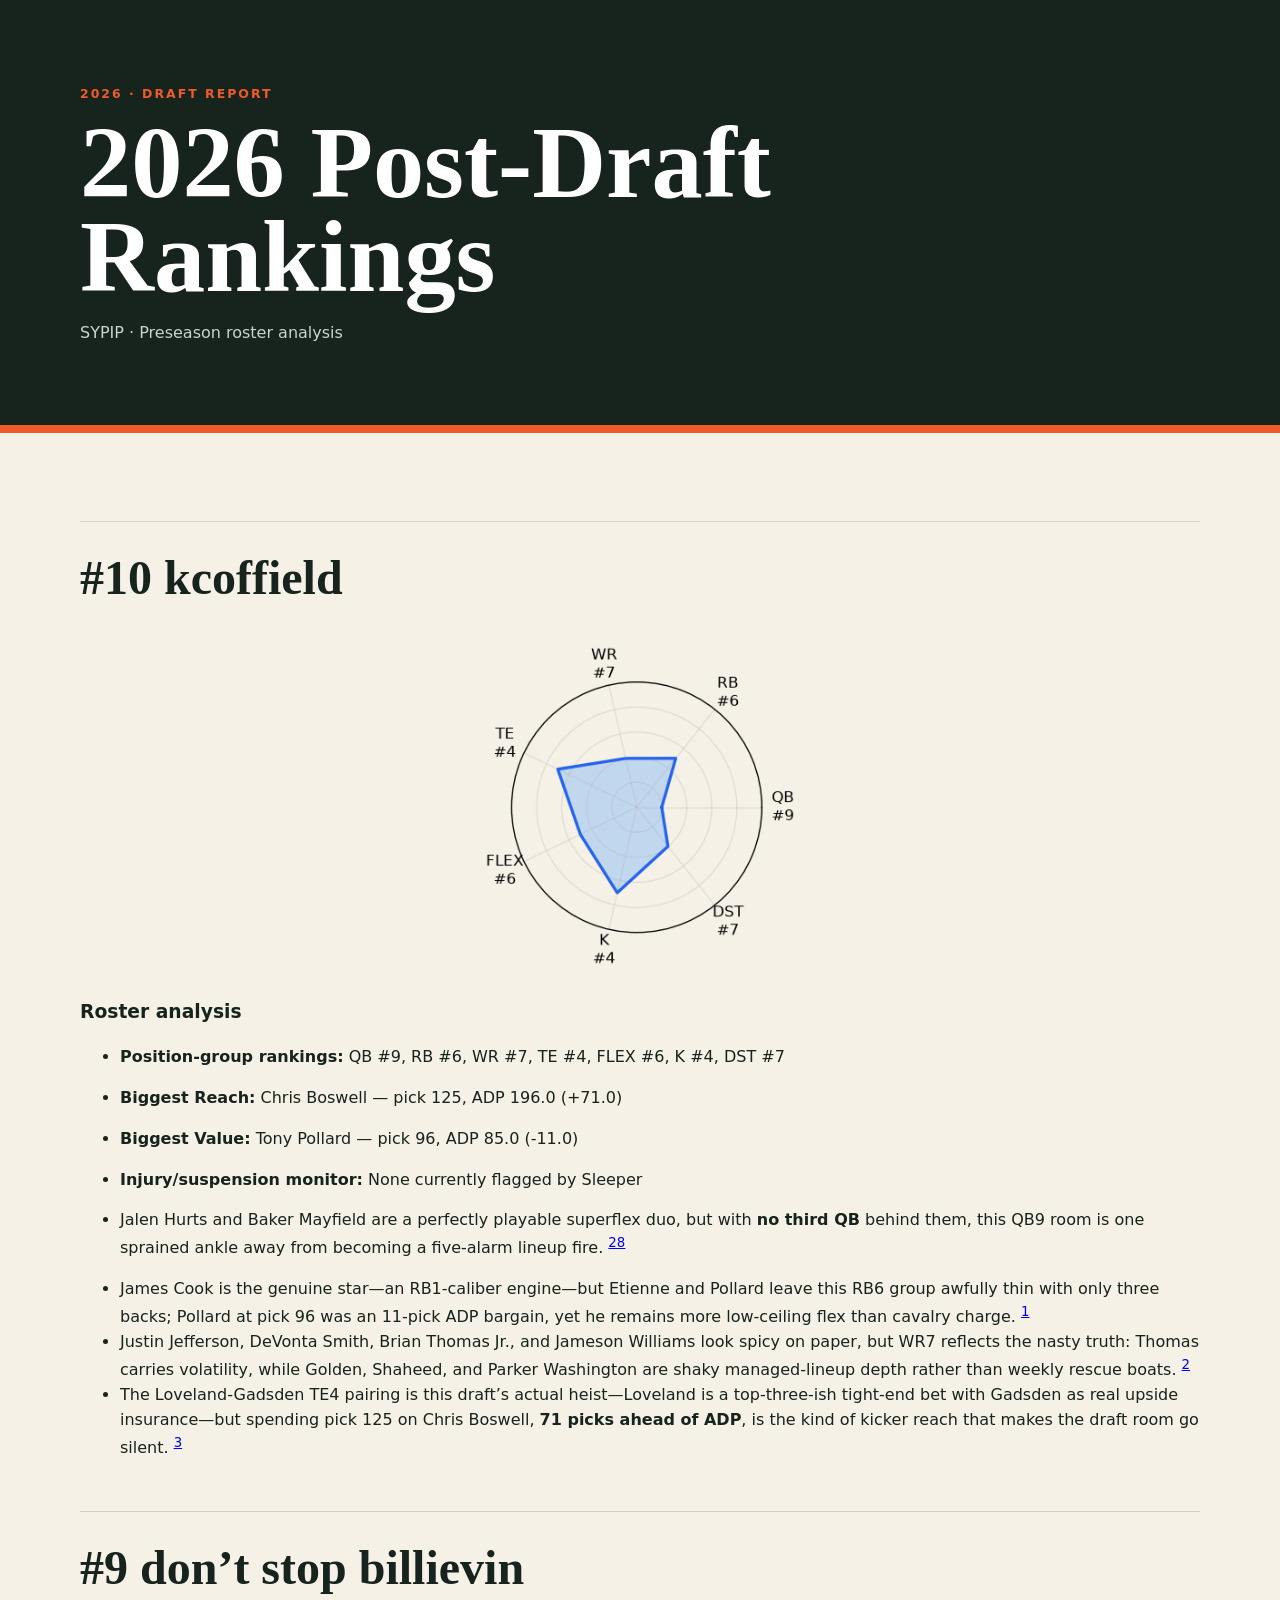
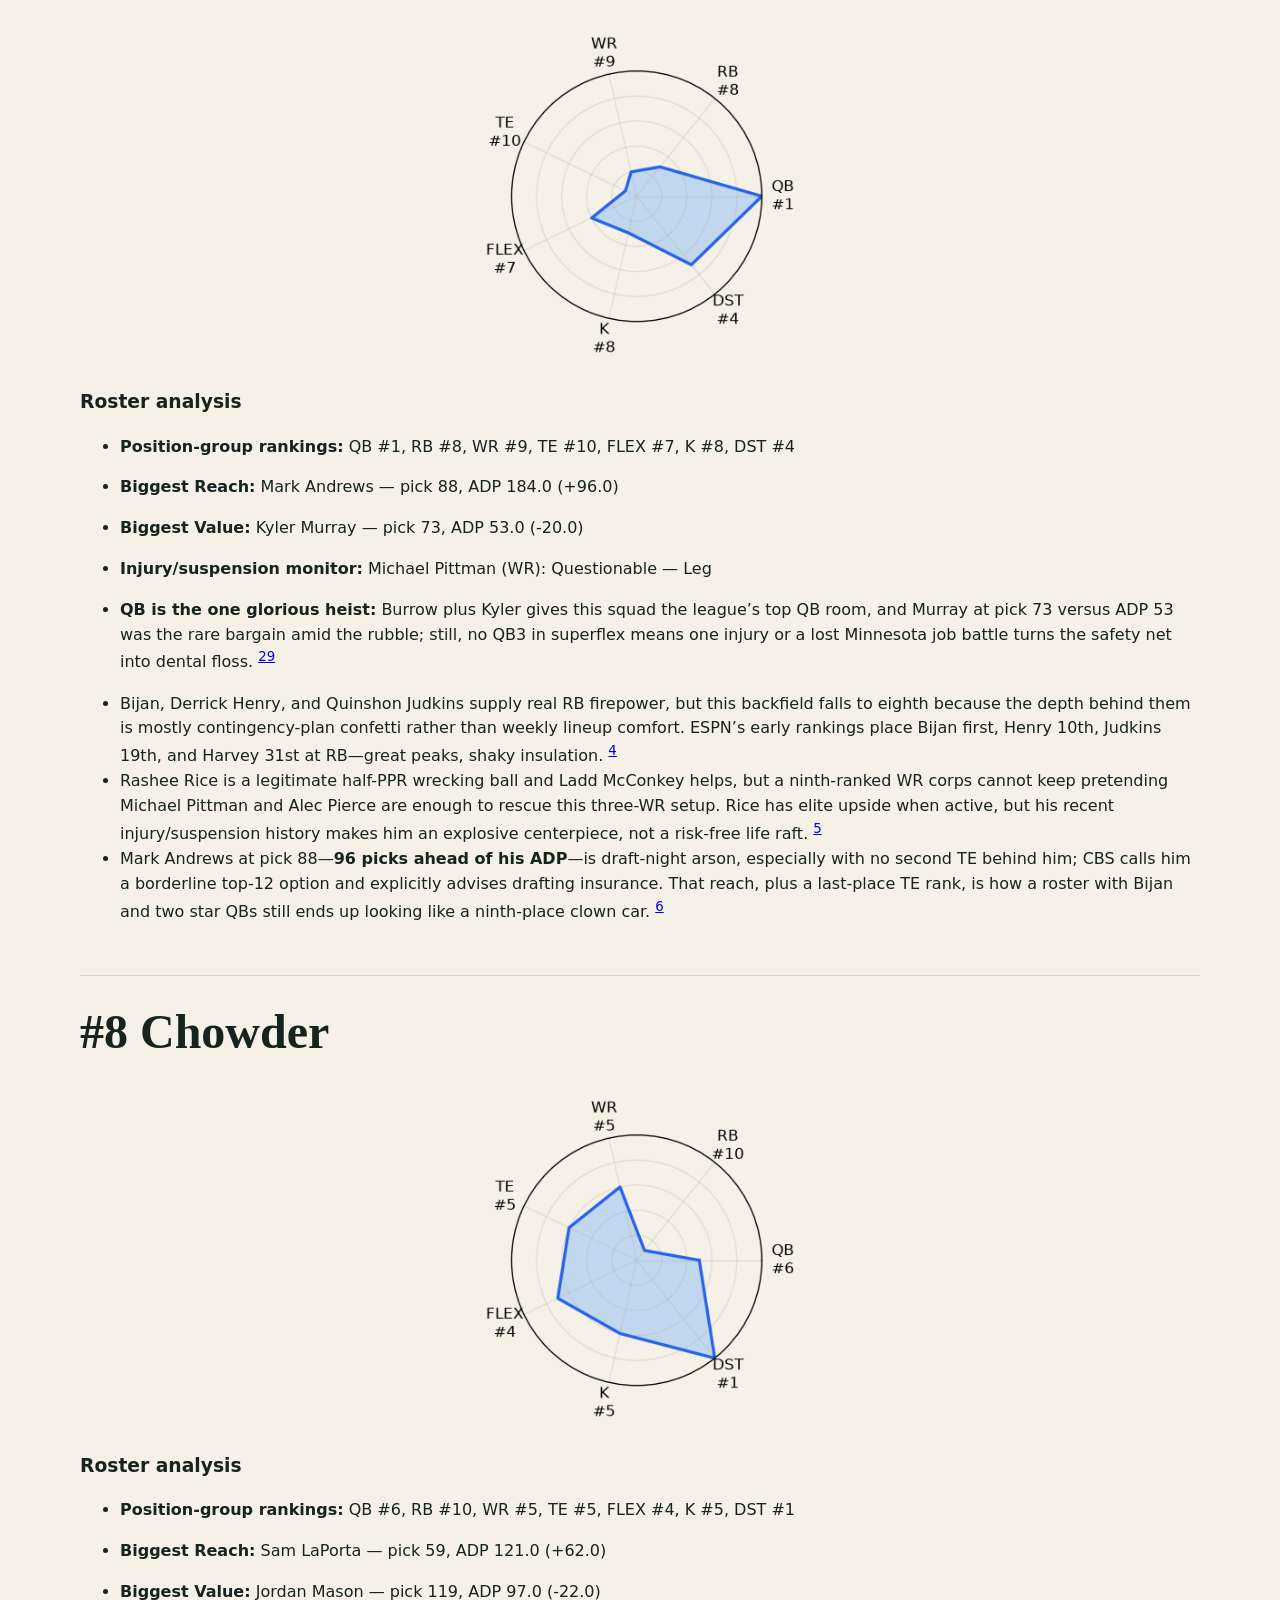
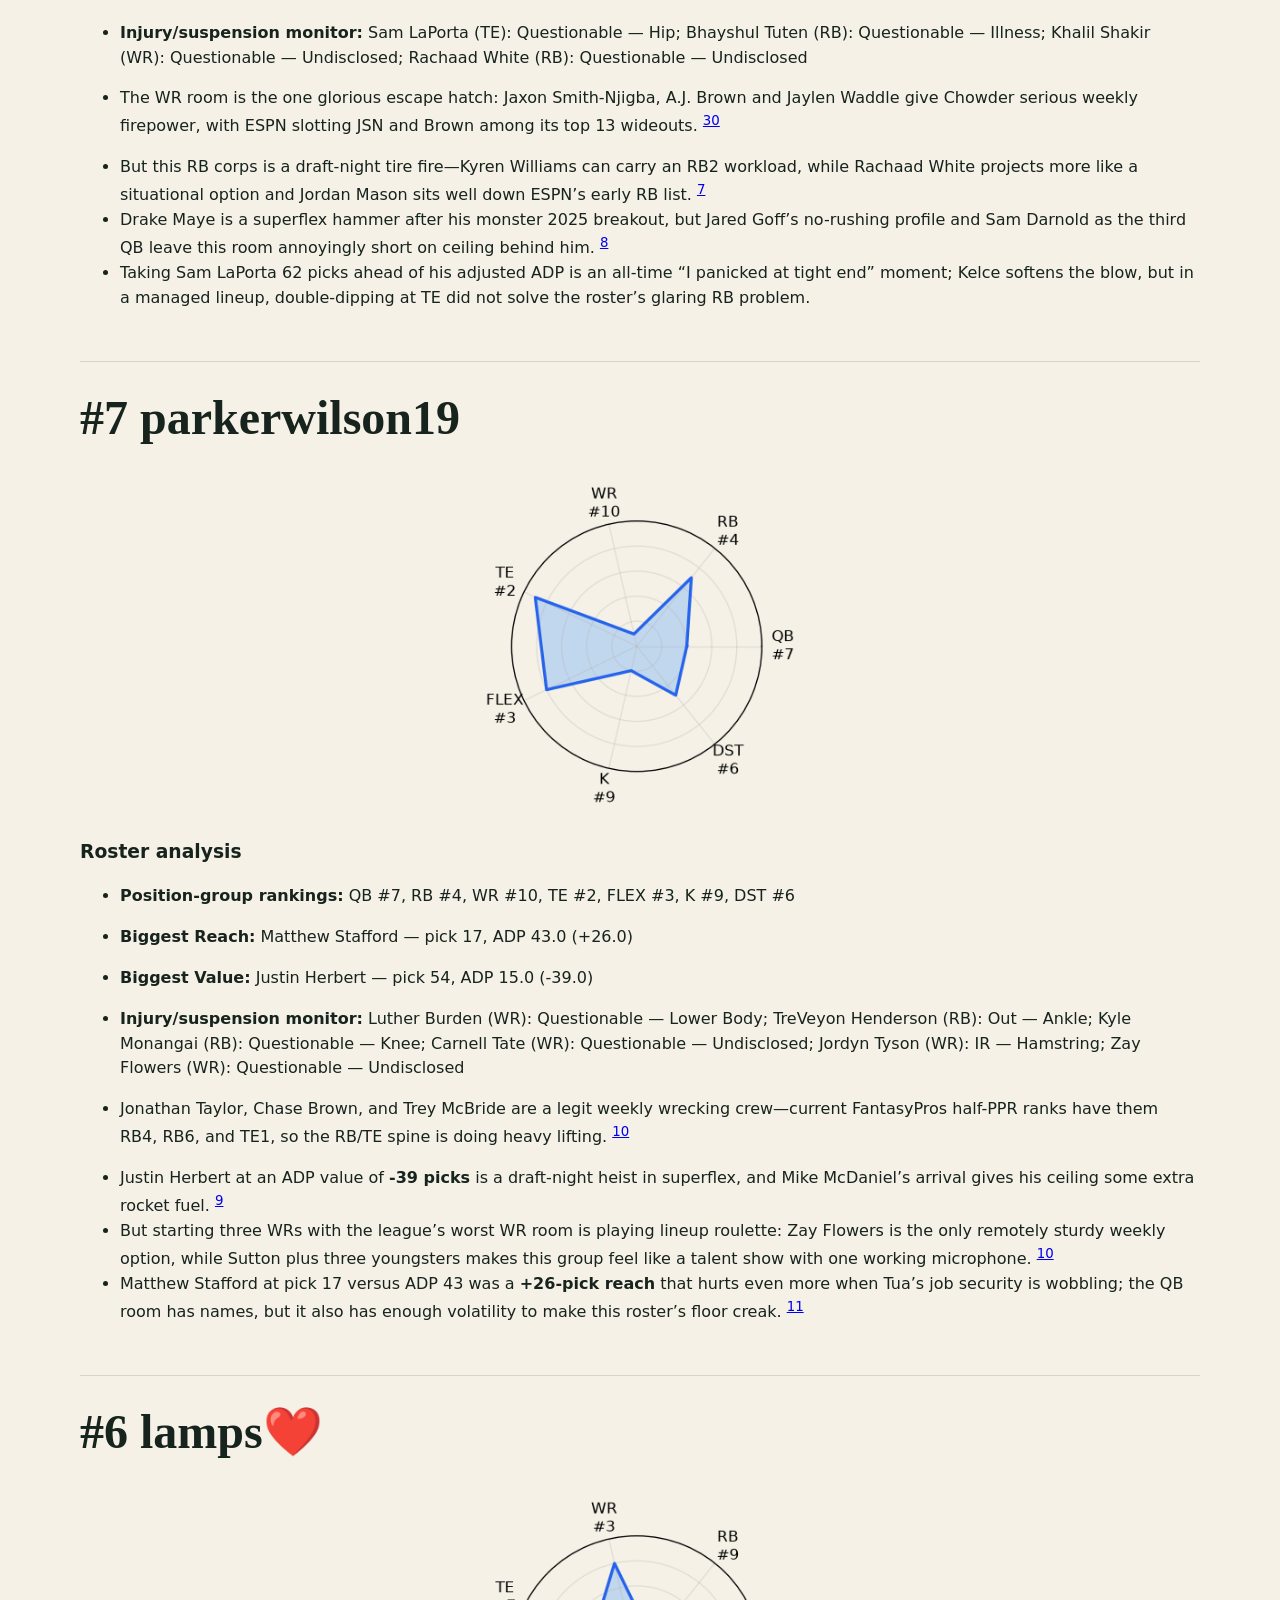
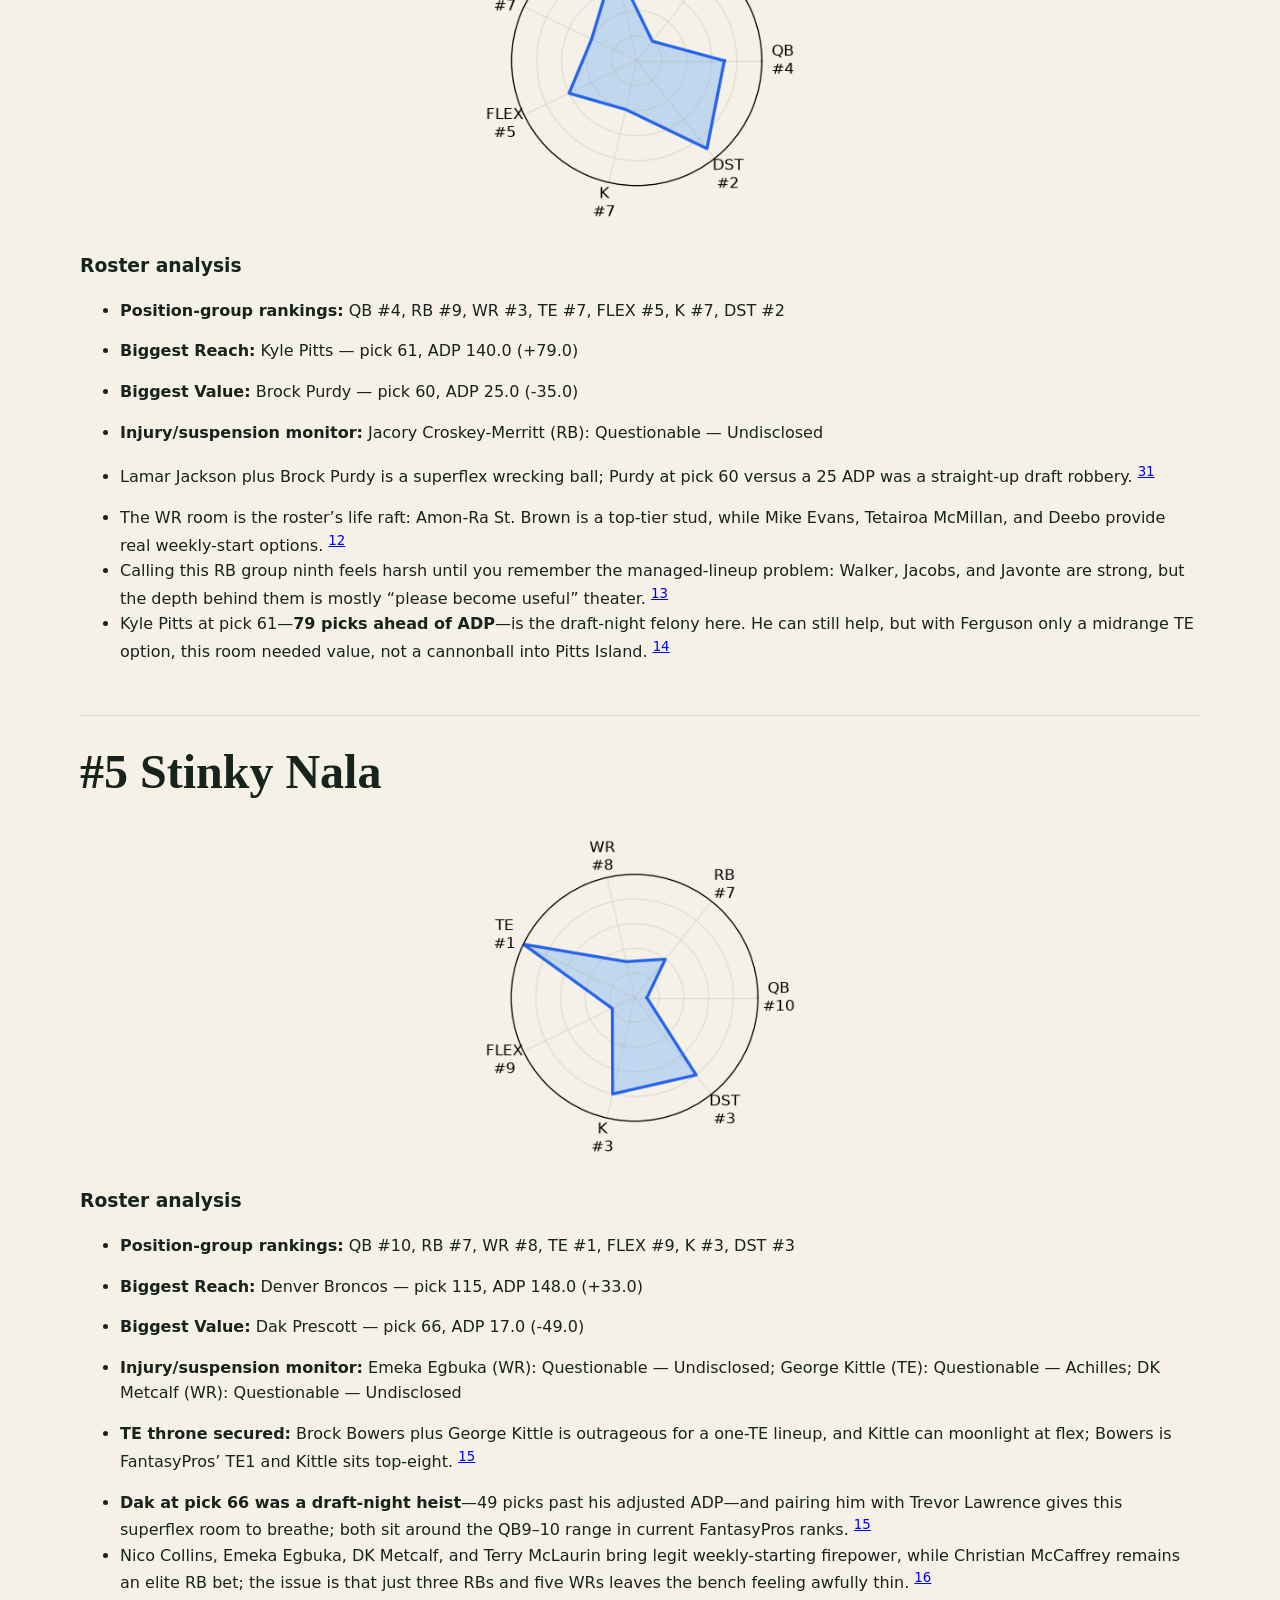
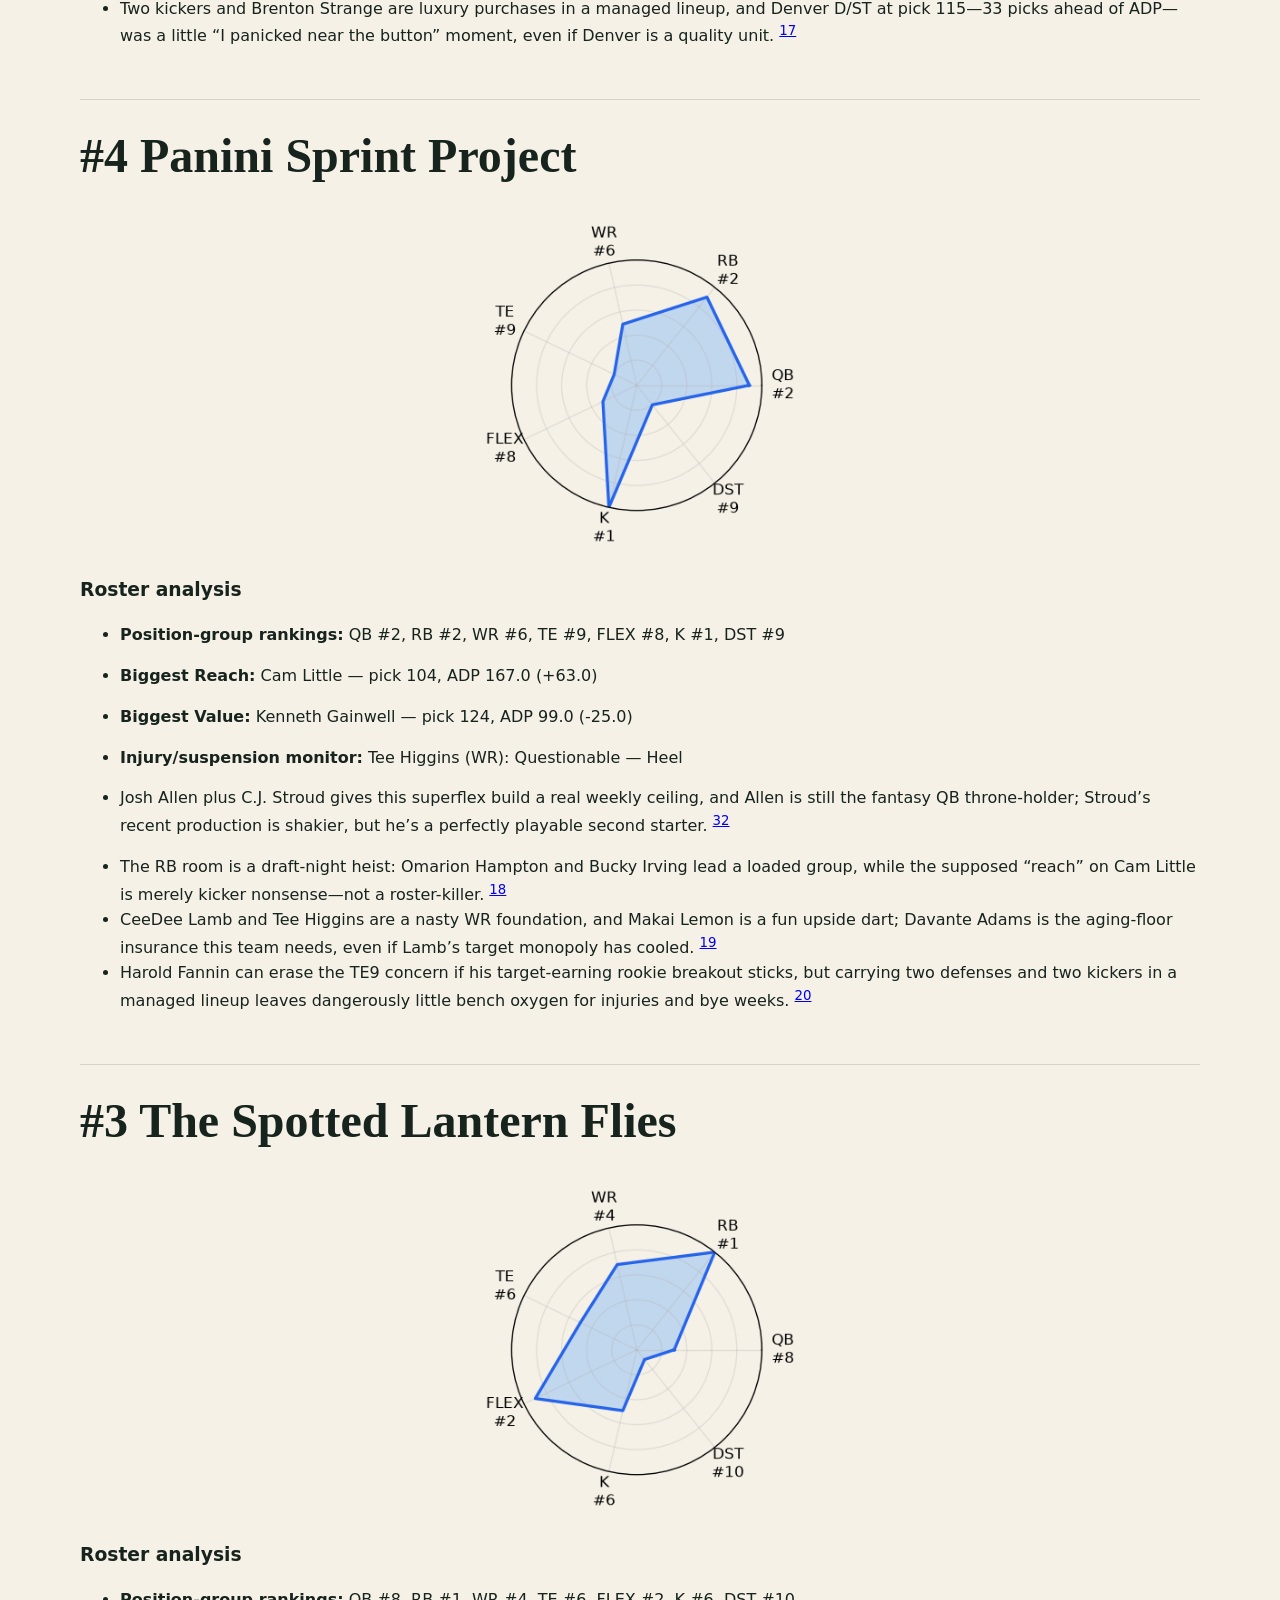
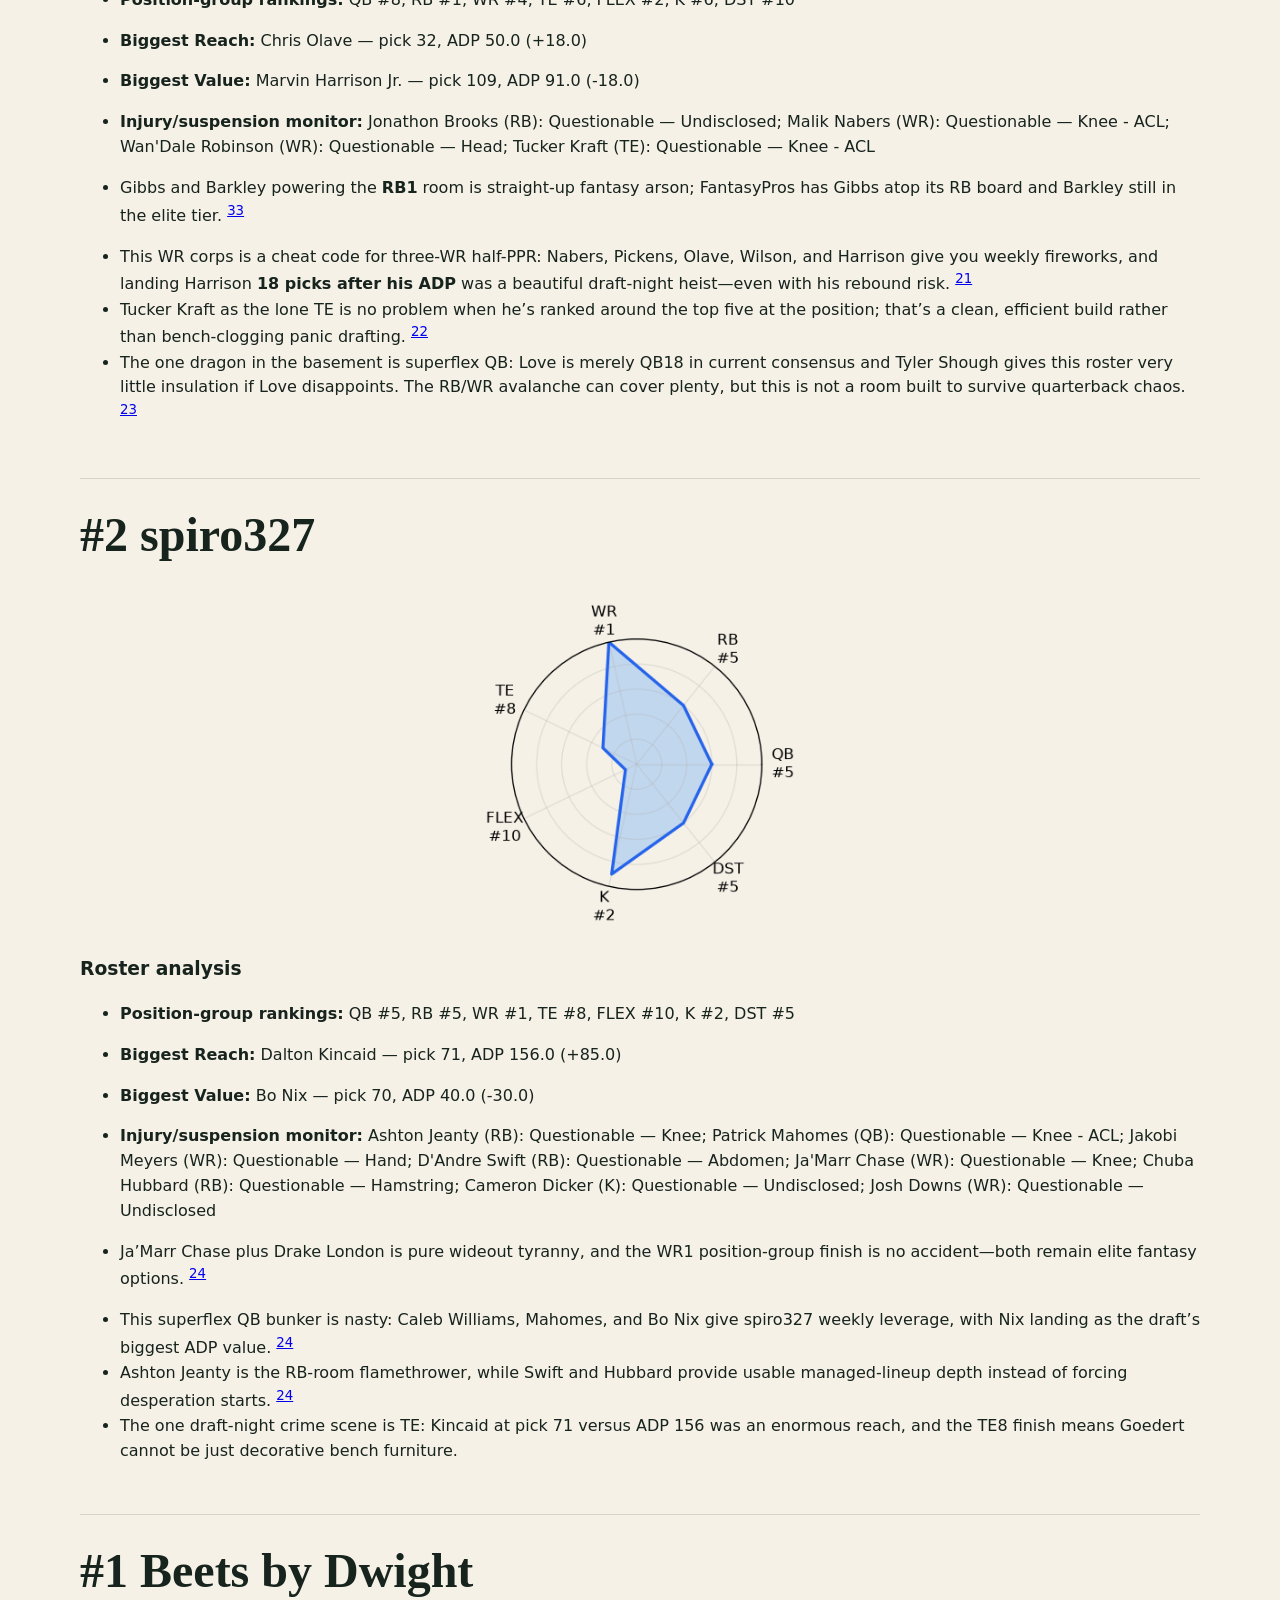
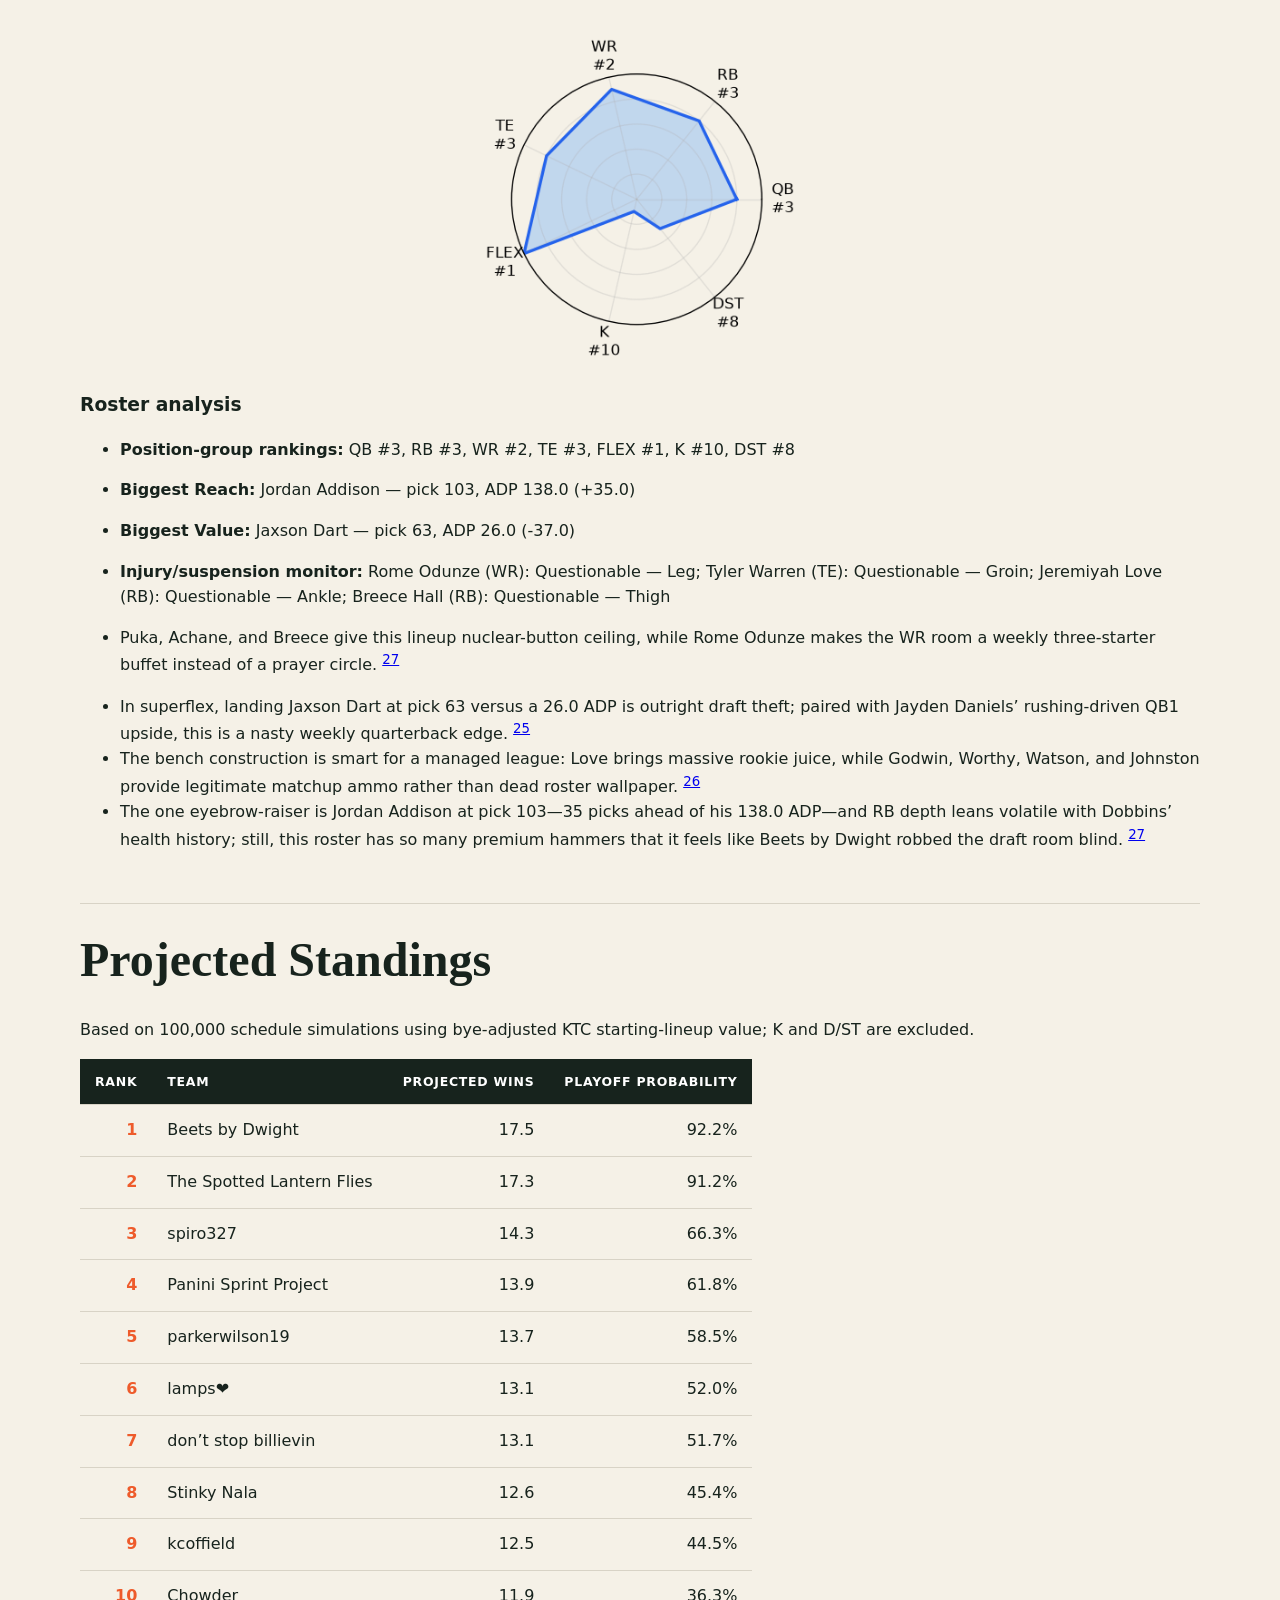
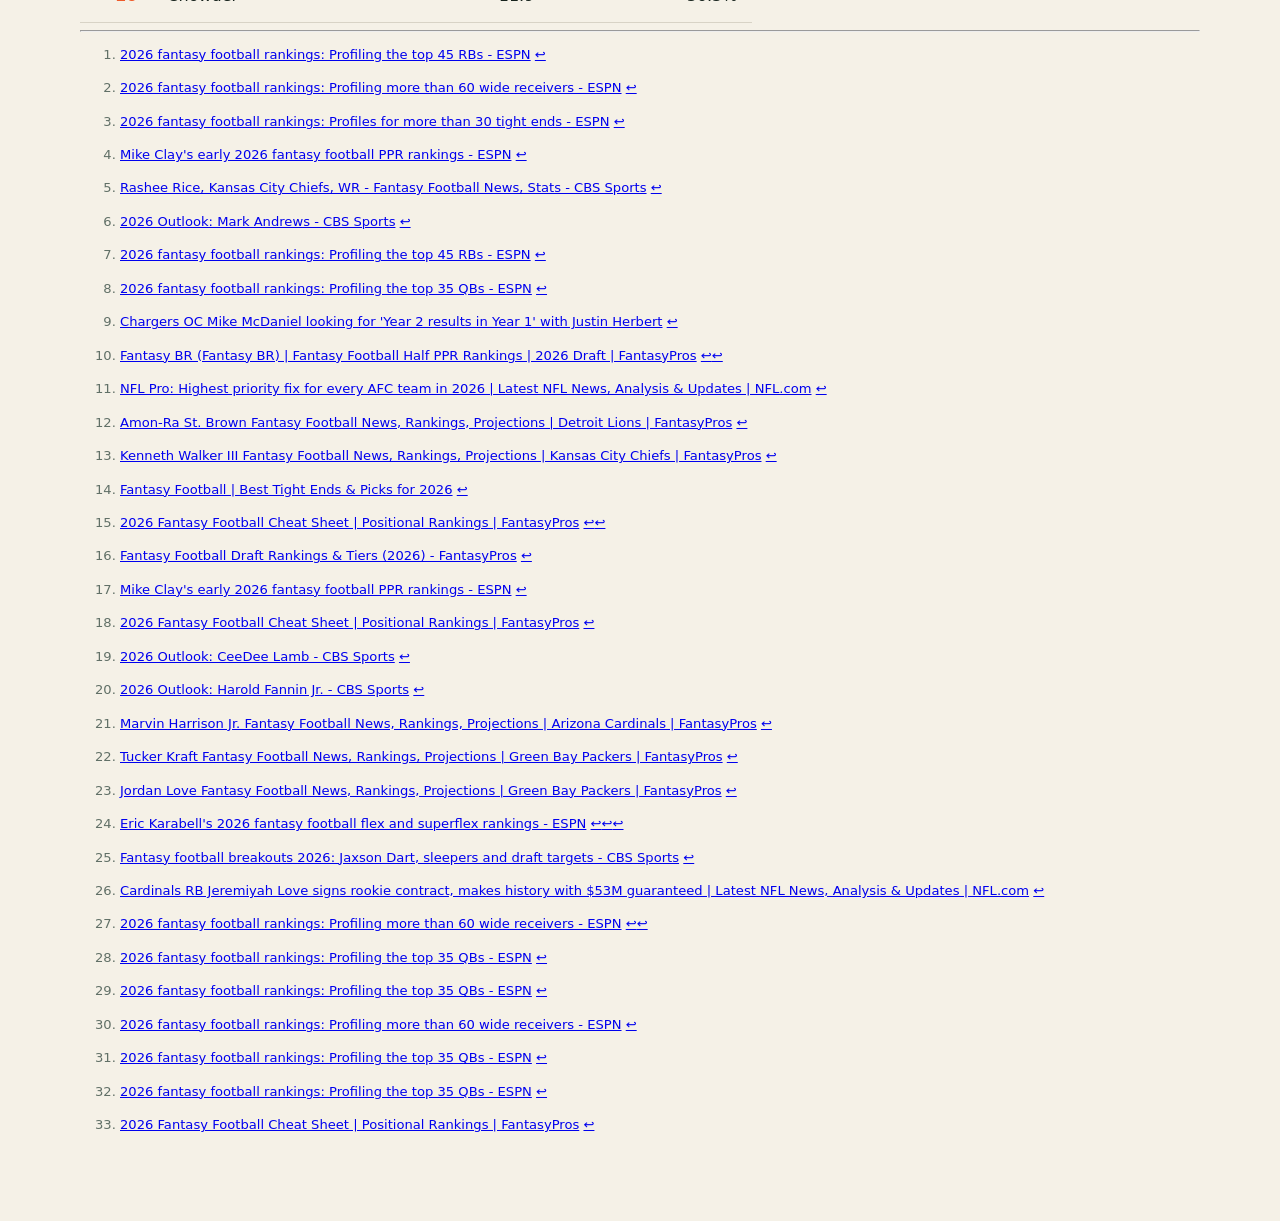
==== commit 29568111: "Fix projected standings table" ====
--- a/content/draft-reports/1389341850288009216/2026/post-draft/index.html
+++ b/content/draft-reports/1389341850288009216/2026/post-draft/index.html
@@ -21,11 +21,11 @@
 <p><strong>Injury/suspension monitor:</strong> None currently flagged by Sleeper</p>
 </li>
 <li>
-<p>Jalen Hurts and Baker Mayfield are a perfectly playable superflex duo, but with <strong>no third QB</strong> behind them, this QB9 room is one sprained ankle away from becoming a five-alarm lineup fire. <sup id="fnref:team-7-1"><a class="footnote-ref" href="#fn:team-7-1">1</a></sup></p>
-</li>
-<li>James Cook is the genuine star—an RB1-caliber engine—but Etienne and Pollard leave this RB6 group awfully thin with only three backs; Pollard at pick 96 was an 11-pick ADP bargain, yet he remains more low-ceiling flex than cavalry charge. <sup id="fnref:team-7-2"><a class="footnote-ref" href="#fn:team-7-2">2</a></sup></li>
-<li>Justin Jefferson, DeVonta Smith, Brian Thomas Jr., and Jameson Williams look spicy on paper, but WR7 reflects the nasty truth: Thomas carries volatility, while Golden, Shaheed, and Parker Washington are shaky managed-lineup depth rather than weekly rescue boats. <sup id="fnref:team-7-3"><a class="footnote-ref" href="#fn:team-7-3">3</a></sup></li>
-<li>The Loveland-Gadsden TE4 pairing is this draft’s actual heist—Loveland is a top-three-ish tight-end bet with Gadsden as real upside insurance—but spending pick 125 on Chris Boswell, <strong>71 picks ahead of ADP</strong>, is the kind of kicker reach that makes the draft room go silent. <sup id="fnref:team-7-4"><a class="footnote-ref" href="#fn:team-7-4">4</a></sup></li>
+<p>Jalen Hurts and Baker Mayfield are a perfectly playable superflex duo, but with <strong>no third QB</strong> behind them, this QB9 room is one sprained ankle away from becoming a five-alarm lineup fire. <sup id="fnref:team-7-1"><a class="footnote-ref" href="#fn:team-7-1">28</a></sup></p>
+</li>
+<li>James Cook is the genuine star—an RB1-caliber engine—but Etienne and Pollard leave this RB6 group awfully thin with only three backs; Pollard at pick 96 was an 11-pick ADP bargain, yet he remains more low-ceiling flex than cavalry charge. <sup id="fnref:team-7-2"><a class="footnote-ref" href="#fn:team-7-2">1</a></sup></li>
+<li>Justin Jefferson, DeVonta Smith, Brian Thomas Jr., and Jameson Williams look spicy on paper, but WR7 reflects the nasty truth: Thomas carries volatility, while Golden, Shaheed, and Parker Washington are shaky managed-lineup depth rather than weekly rescue boats. <sup id="fnref:team-7-3"><a class="footnote-ref" href="#fn:team-7-3">2</a></sup></li>
+<li>The Loveland-Gadsden TE4 pairing is this draft’s actual heist—Loveland is a top-three-ish tight-end bet with Gadsden as real upside insurance—but spending pick 125 on Chris Boswell, <strong>71 picks ahead of ADP</strong>, is the kind of kicker reach that makes the draft room go silent. <sup id="fnref:team-7-4"><a class="footnote-ref" href="#fn:team-7-4">3</a></sup></li>
 </ul>
 <h2>#9 don’t stop billievin</h2>
 <p><img alt="don’t stop billievin positional strength radar chart" src="team-5-radar.png" /></p>
@@ -44,11 +44,11 @@
 <p><strong>Injury/suspension monitor:</strong> Michael Pittman (WR): Questionable — Leg</p>
 </li>
 <li>
-<p><strong>QB is the one glorious heist:</strong> Burrow plus Kyler gives this squad the league’s top QB room, and Murray at pick 73 versus ADP 53 was the rare bargain amid the rubble; still, no QB3 in superflex means one injury or a lost Minnesota job battle turns the safety net into dental floss. <sup id="fnref:team-5-1"><a class="footnote-ref" href="#fn:team-5-1">5</a></sup></p>
-</li>
-<li>Bijan, Derrick Henry, and Quinshon Judkins supply real RB firepower, but this backfield falls to eighth because the depth behind them is mostly contingency-plan confetti rather than weekly lineup comfort. ESPN’s early rankings place Bijan first, Henry 10th, Judkins 19th, and Harvey 31st at RB—great peaks, shaky insulation. <sup id="fnref:team-5-2"><a class="footnote-ref" href="#fn:team-5-2">6</a></sup></li>
-<li>Rashee Rice is a legitimate half-PPR wrecking ball and Ladd McConkey helps, but a ninth-ranked WR corps cannot keep pretending Michael Pittman and Alec Pierce are enough to rescue this three-WR setup. Rice has elite upside when active, but his recent injury/suspension history makes him an explosive centerpiece, not a risk-free life raft. <sup id="fnref:team-5-3"><a class="footnote-ref" href="#fn:team-5-3">7</a></sup></li>
-<li>Mark Andrews at pick 88—<strong>96 picks ahead of his ADP</strong>—is draft-night arson, especially with no second TE behind him; CBS calls him a borderline top-12 option and explicitly advises drafting insurance. That reach, plus a last-place TE rank, is how a roster with Bijan and two star QBs still ends up looking like a ninth-place clown car. <sup id="fnref:team-5-4"><a class="footnote-ref" href="#fn:team-5-4">8</a></sup></li>
+<p><strong>QB is the one glorious heist:</strong> Burrow plus Kyler gives this squad the league’s top QB room, and Murray at pick 73 versus ADP 53 was the rare bargain amid the rubble; still, no QB3 in superflex means one injury or a lost Minnesota job battle turns the safety net into dental floss. <sup id="fnref:team-5-1"><a class="footnote-ref" href="#fn:team-5-1">29</a></sup></p>
+</li>
+<li>Bijan, Derrick Henry, and Quinshon Judkins supply real RB firepower, but this backfield falls to eighth because the depth behind them is mostly contingency-plan confetti rather than weekly lineup comfort. ESPN’s early rankings place Bijan first, Henry 10th, Judkins 19th, and Harvey 31st at RB—great peaks, shaky insulation. <sup id="fnref:team-5-2"><a class="footnote-ref" href="#fn:team-5-2">4</a></sup></li>
+<li>Rashee Rice is a legitimate half-PPR wrecking ball and Ladd McConkey helps, but a ninth-ranked WR corps cannot keep pretending Michael Pittman and Alec Pierce are enough to rescue this three-WR setup. Rice has elite upside when active, but his recent injury/suspension history makes him an explosive centerpiece, not a risk-free life raft. <sup id="fnref:team-5-3"><a class="footnote-ref" href="#fn:team-5-3">5</a></sup></li>
+<li>Mark Andrews at pick 88—<strong>96 picks ahead of his ADP</strong>—is draft-night arson, especially with no second TE behind him; CBS calls him a borderline top-12 option and explicitly advises drafting insurance. That reach, plus a last-place TE rank, is how a roster with Bijan and two star QBs still ends up looking like a ninth-place clown car. <sup id="fnref:team-5-4"><a class="footnote-ref" href="#fn:team-5-4">6</a></sup></li>
 </ul>
 <h2>#8 Chowder</h2>
 <p><img alt="Chowder positional strength radar chart" src="team-2-radar.png" /></p>
@@ -67,10 +67,10 @@
 <p><strong>Injury/suspension monitor:</strong> Sam LaPorta (TE): Questionable — Hip; Bhayshul Tuten (RB): Questionable — Illness; Khalil Shakir (WR): Questionable — Undisclosed; Rachaad White (RB): Questionable — Undisclosed</p>
 </li>
 <li>
-<p>The WR room is the one glorious escape hatch: Jaxon Smith-Njigba, A.J. Brown and Jaylen Waddle give Chowder serious weekly firepower, with ESPN slotting JSN and Brown among its top 13 wideouts. <sup id="fnref:team-2-1"><a class="footnote-ref" href="#fn:team-2-1">9</a></sup></p>
-</li>
-<li>But this RB corps is a draft-night tire fire—Kyren Williams can carry an RB2 workload, while Rachaad White projects more like a situational option and Jordan Mason sits well down ESPN’s early RB list. <sup id="fnref:team-2-2"><a class="footnote-ref" href="#fn:team-2-2">10</a></sup></li>
-<li>Drake Maye is a superflex hammer after his monster 2025 breakout, but Jared Goff’s no-rushing profile and Sam Darnold as the third QB leave this room annoyingly short on ceiling behind him. <sup id="fnref:team-2-3"><a class="footnote-ref" href="#fn:team-2-3">11</a></sup></li>
+<p>The WR room is the one glorious escape hatch: Jaxon Smith-Njigba, A.J. Brown and Jaylen Waddle give Chowder serious weekly firepower, with ESPN slotting JSN and Brown among its top 13 wideouts. <sup id="fnref:team-2-1"><a class="footnote-ref" href="#fn:team-2-1">30</a></sup></p>
+</li>
+<li>But this RB corps is a draft-night tire fire—Kyren Williams can carry an RB2 workload, while Rachaad White projects more like a situational option and Jordan Mason sits well down ESPN’s early RB list. <sup id="fnref:team-2-2"><a class="footnote-ref" href="#fn:team-2-2">7</a></sup></li>
+<li>Drake Maye is a superflex hammer after his monster 2025 breakout, but Jared Goff’s no-rushing profile and Sam Darnold as the third QB leave this room annoyingly short on ceiling behind him. <sup id="fnref:team-2-3"><a class="footnote-ref" href="#fn:team-2-3">8</a></sup></li>
 <li>Taking Sam LaPorta 62 picks ahead of his adjusted ADP is an all-time “I panicked at tight end” moment; Kelce softens the blow, but in a managed lineup, double-dipping at TE did not solve the roster’s glaring RB problem.</li>
 </ul>
 <h2>#7 parkerwilson19</h2>
@@ -90,11 +90,11 @@
 <p><strong>Injury/suspension monitor:</strong> Luther Burden (WR): Questionable — Lower Body; TreVeyon Henderson (RB): Out — Ankle; Kyle Monangai (RB): Questionable — Knee; Carnell Tate (WR): Questionable — Undisclosed; Jordyn Tyson (WR): IR — Hamstring; Zay Flowers (WR): Questionable — Undisclosed</p>
 </li>
 <li>
-<p>Jonathan Taylor, Chase Brown, and Trey McBride are a legit weekly wrecking crew—current FantasyPros half-PPR ranks have them RB4, RB6, and TE1, so the RB/TE spine is doing heavy lifting. <sup id="fnref2:team-8-1"><a class="footnote-ref" href="#fn:team-8-1">12</a></sup></p>
-</li>
-<li>Justin Herbert at an ADP value of <strong>-39 picks</strong> is a draft-night heist in superflex, and Mike McDaniel’s arrival gives his ceiling some extra rocket fuel. <sup id="fnref:team-8-2"><a class="footnote-ref" href="#fn:team-8-2">13</a></sup></li>
-<li>But starting three WRs with the league’s worst WR room is playing lineup roulette: Zay Flowers is the only remotely sturdy weekly option, while Sutton plus three youngsters makes this group feel like a talent show with one working microphone. <sup id="fnref:team-8-1"><a class="footnote-ref" href="#fn:team-8-1">12</a></sup></li>
-<li>Matthew Stafford at pick 17 versus ADP 43 was a <strong>+26-pick reach</strong> that hurts even more when Tua’s job security is wobbling; the QB room has names, but it also has enough volatility to make this roster’s floor creak. <sup id="fnref:team-8-3"><a class="footnote-ref" href="#fn:team-8-3">14</a></sup></li>
+<p>Jonathan Taylor, Chase Brown, and Trey McBride are a legit weekly wrecking crew—current FantasyPros half-PPR ranks have them RB4, RB6, and TE1, so the RB/TE spine is doing heavy lifting. <sup id="fnref2:team-8-1"><a class="footnote-ref" href="#fn:team-8-1">10</a></sup></p>
+</li>
+<li>Justin Herbert at an ADP value of <strong>-39 picks</strong> is a draft-night heist in superflex, and Mike McDaniel’s arrival gives his ceiling some extra rocket fuel. <sup id="fnref:team-8-2"><a class="footnote-ref" href="#fn:team-8-2">9</a></sup></li>
+<li>But starting three WRs with the league’s worst WR room is playing lineup roulette: Zay Flowers is the only remotely sturdy weekly option, while Sutton plus three youngsters makes this group feel like a talent show with one working microphone. <sup id="fnref:team-8-1"><a class="footnote-ref" href="#fn:team-8-1">10</a></sup></li>
+<li>Matthew Stafford at pick 17 versus ADP 43 was a <strong>+26-pick reach</strong> that hurts even more when Tua’s job security is wobbling; the QB room has names, but it also has enough volatility to make this roster’s floor creak. <sup id="fnref:team-8-3"><a class="footnote-ref" href="#fn:team-8-3">11</a></sup></li>
 </ul>
 <h2>#6 lamps❤️</h2>
 <p><img alt="lamps❤️ positional strength radar chart" src="team-9-radar.png" /></p>
@@ -113,11 +113,11 @@
 <p><strong>Injury/suspension monitor:</strong> Jacory Croskey-Merritt (RB): Questionable — Undisclosed</p>
 </li>
 <li>
-<p>Lamar Jackson plus Brock Purdy is a superflex wrecking ball; Purdy at pick 60 versus a 25 ADP was a straight-up draft robbery. <sup id="fnref:team-9-1"><a class="footnote-ref" href="#fn:team-9-1">15</a></sup></p>
-</li>
-<li>The WR room is the roster’s life raft: Amon-Ra St. Brown is a top-tier stud, while Mike Evans, Tetairoa McMillan, and Deebo provide real weekly-start options. <sup id="fnref:team-9-2"><a class="footnote-ref" href="#fn:team-9-2">16</a></sup></li>
-<li>Calling this RB group ninth feels harsh until you remember the managed-lineup problem: Walker, Jacobs, and Javonte are strong, but the depth behind them is mostly “please become useful” theater. <sup id="fnref:team-9-3"><a class="footnote-ref" href="#fn:team-9-3">17</a></sup></li>
-<li>Kyle Pitts at pick 61—<strong>79 picks ahead of ADP</strong>—is the draft-night felony here. He can still help, but with Ferguson only a midrange TE option, this room needed value, not a cannonball into Pitts Island. <sup id="fnref:team-9-4"><a class="footnote-ref" href="#fn:team-9-4">18</a></sup></li>
+<p>Lamar Jackson plus Brock Purdy is a superflex wrecking ball; Purdy at pick 60 versus a 25 ADP was a straight-up draft robbery. <sup id="fnref:team-9-1"><a class="footnote-ref" href="#fn:team-9-1">31</a></sup></p>
+</li>
+<li>The WR room is the roster’s life raft: Amon-Ra St. Brown is a top-tier stud, while Mike Evans, Tetairoa McMillan, and Deebo provide real weekly-start options. <sup id="fnref:team-9-2"><a class="footnote-ref" href="#fn:team-9-2">12</a></sup></li>
+<li>Calling this RB group ninth feels harsh until you remember the managed-lineup problem: Walker, Jacobs, and Javonte are strong, but the depth behind them is mostly “please become useful” theater. <sup id="fnref:team-9-3"><a class="footnote-ref" href="#fn:team-9-3">13</a></sup></li>
+<li>Kyle Pitts at pick 61—<strong>79 picks ahead of ADP</strong>—is the draft-night felony here. He can still help, but with Ferguson only a midrange TE option, this room needed value, not a cannonball into Pitts Island. <sup id="fnref:team-9-4"><a class="footnote-ref" href="#fn:team-9-4">14</a></sup></li>
 </ul>
 <h2>#5 Stinky Nala</h2>
 <p><img alt="Stinky Nala positional strength radar chart" src="team-3-radar.png" /></p>
@@ -136,11 +136,11 @@
 <p><strong>Injury/suspension monitor:</strong> Emeka Egbuka (WR): Questionable — Undisclosed; George Kittle (TE): Questionable — Achilles; DK Metcalf (WR): Questionable — Undisclosed</p>
 </li>
 <li>
-<p><strong>TE throne secured:</strong> Brock Bowers plus George Kittle is outrageous for a one-TE lineup, and Kittle can moonlight at flex; Bowers is FantasyPros’ TE1 and Kittle sits top-eight. <sup id="fnref2:team-3-1"><a class="footnote-ref" href="#fn:team-3-1">19</a></sup></p>
-</li>
-<li><strong>Dak at pick 66 was a draft-night heist</strong>—49 picks past his adjusted ADP—and pairing him with Trevor Lawrence gives this superflex room to breathe; both sit around the QB9–10 range in current FantasyPros ranks. <sup id="fnref:team-3-1"><a class="footnote-ref" href="#fn:team-3-1">19</a></sup></li>
-<li>Nico Collins, Emeka Egbuka, DK Metcalf, and Terry McLaurin bring legit weekly-starting firepower, while Christian McCaffrey remains an elite RB bet; the issue is that just three RBs and five WRs leaves the bench feeling awfully thin. <sup id="fnref:team-3-2"><a class="footnote-ref" href="#fn:team-3-2">20</a></sup></li>
-<li>Two kickers and Brenton Strange are luxury purchases in a managed lineup, and Denver D/ST at pick 115—33 picks ahead of ADP—was a little “I panicked near the button” moment, even if Denver is a quality unit. <sup id="fnref:team-3-3"><a class="footnote-ref" href="#fn:team-3-3">21</a></sup></li>
+<p><strong>TE throne secured:</strong> Brock Bowers plus George Kittle is outrageous for a one-TE lineup, and Kittle can moonlight at flex; Bowers is FantasyPros’ TE1 and Kittle sits top-eight. <sup id="fnref2:team-3-1"><a class="footnote-ref" href="#fn:team-3-1">15</a></sup></p>
+</li>
+<li><strong>Dak at pick 66 was a draft-night heist</strong>—49 picks past his adjusted ADP—and pairing him with Trevor Lawrence gives this superflex room to breathe; both sit around the QB9–10 range in current FantasyPros ranks. <sup id="fnref:team-3-1"><a class="footnote-ref" href="#fn:team-3-1">15</a></sup></li>
+<li>Nico Collins, Emeka Egbuka, DK Metcalf, and Terry McLaurin bring legit weekly-starting firepower, while Christian McCaffrey remains an elite RB bet; the issue is that just three RBs and five WRs leaves the bench feeling awfully thin. <sup id="fnref:team-3-2"><a class="footnote-ref" href="#fn:team-3-2">16</a></sup></li>
+<li>Two kickers and Brenton Strange are luxury purchases in a managed lineup, and Denver D/ST at pick 115—33 picks ahead of ADP—was a little “I panicked near the button” moment, even if Denver is a quality unit. <sup id="fnref:team-3-3"><a class="footnote-ref" href="#fn:team-3-3">17</a></sup></li>
 </ul>
 <h2>#4 Panini Sprint Project</h2>
 <p><img alt="Panini Sprint Project positional strength radar chart" src="team-6-radar.png" /></p>
@@ -159,11 +159,11 @@
 <p><strong>Injury/suspension monitor:</strong> Tee Higgins (WR): Questionable — Heel</p>
 </li>
 <li>
-<p>Josh Allen plus C.J. Stroud gives this superflex build a real weekly ceiling, and Allen is still the fantasy QB throne-holder; Stroud’s recent production is shakier, but he’s a perfectly playable second starter. <sup id="fnref:team-6-1"><a class="footnote-ref" href="#fn:team-6-1">22</a></sup></p>
-</li>
-<li>The RB room is a draft-night heist: Omarion Hampton and Bucky Irving lead a loaded group, while the supposed “reach” on Cam Little is merely kicker nonsense—not a roster-killer. <sup id="fnref:team-6-2"><a class="footnote-ref" href="#fn:team-6-2">23</a></sup></li>
-<li>CeeDee Lamb and Tee Higgins are a nasty WR foundation, and Makai Lemon is a fun upside dart; Davante Adams is the aging-floor insurance this team needs, even if Lamb’s target monopoly has cooled. <sup id="fnref:team-6-3"><a class="footnote-ref" href="#fn:team-6-3">24</a></sup></li>
-<li>Harold Fannin can erase the TE9 concern if his target-earning rookie breakout sticks, but carrying two defenses and two kickers in a managed lineup leaves dangerously little bench oxygen for injuries and bye weeks. <sup id="fnref:team-6-4"><a class="footnote-ref" href="#fn:team-6-4">25</a></sup></li>
+<p>Josh Allen plus C.J. Stroud gives this superflex build a real weekly ceiling, and Allen is still the fantasy QB throne-holder; Stroud’s recent production is shakier, but he’s a perfectly playable second starter. <sup id="fnref:team-6-1"><a class="footnote-ref" href="#fn:team-6-1">32</a></sup></p>
+</li>
+<li>The RB room is a draft-night heist: Omarion Hampton and Bucky Irving lead a loaded group, while the supposed “reach” on Cam Little is merely kicker nonsense—not a roster-killer. <sup id="fnref:team-6-2"><a class="footnote-ref" href="#fn:team-6-2">18</a></sup></li>
+<li>CeeDee Lamb and Tee Higgins are a nasty WR foundation, and Makai Lemon is a fun upside dart; Davante Adams is the aging-floor insurance this team needs, even if Lamb’s target monopoly has cooled. <sup id="fnref:team-6-3"><a class="footnote-ref" href="#fn:team-6-3">19</a></sup></li>
+<li>Harold Fannin can erase the TE9 concern if his target-earning rookie breakout sticks, but carrying two defenses and two kickers in a managed lineup leaves dangerously little bench oxygen for injuries and bye weeks. <sup id="fnref:team-6-4"><a class="footnote-ref" href="#fn:team-6-4">20</a></sup></li>
 </ul>
 <h2>#3 The Spotted Lantern Flies</h2>
 <p><img alt="The Spotted Lantern Flies positional strength radar chart" src="team-10-radar.png" /></p>
@@ -182,11 +182,11 @@
 <p><strong>Injury/suspension monitor:</strong> Jonathon Brooks (RB): Questionable — Undisclosed; Malik Nabers (WR): Questionable — Knee - ACL; Wan'Dale Robinson (WR): Questionable — Head; Tucker Kraft (TE): Questionable — Knee - ACL</p>
 </li>
 <li>
-<p>Gibbs and Barkley powering the <strong>RB1</strong> room is straight-up fantasy arson; FantasyPros has Gibbs atop its RB board and Barkley still in the elite tier. <sup id="fnref:team-10-1"><a class="footnote-ref" href="#fn:team-10-1">26</a></sup></p>
-</li>
-<li>This WR corps is a cheat code for three-WR half-PPR: Nabers, Pickens, Olave, Wilson, and Harrison give you weekly fireworks, and landing Harrison <strong>18 picks after his ADP</strong> was a beautiful draft-night heist—even with his rebound risk. <sup id="fnref:team-10-2"><a class="footnote-ref" href="#fn:team-10-2">27</a></sup></li>
-<li>Tucker Kraft as the lone TE is no problem when he’s ranked around the top five at the position; that’s a clean, efficient build rather than bench-clogging panic drafting. <sup id="fnref:team-10-3"><a class="footnote-ref" href="#fn:team-10-3">28</a></sup></li>
-<li>The one dragon in the basement is superflex QB: Love is merely QB18 in current consensus and Tyler Shough gives this roster very little insulation if Love disappoints. The RB/WR avalanche can cover plenty, but this is not a room built to survive quarterback chaos. <sup id="fnref:team-10-4"><a class="footnote-ref" href="#fn:team-10-4">29</a></sup></li>
+<p>Gibbs and Barkley powering the <strong>RB1</strong> room is straight-up fantasy arson; FantasyPros has Gibbs atop its RB board and Barkley still in the elite tier. <sup id="fnref:team-10-1"><a class="footnote-ref" href="#fn:team-10-1">33</a></sup></p>
+</li>
+<li>This WR corps is a cheat code for three-WR half-PPR: Nabers, Pickens, Olave, Wilson, and Harrison give you weekly fireworks, and landing Harrison <strong>18 picks after his ADP</strong> was a beautiful draft-night heist—even with his rebound risk. <sup id="fnref:team-10-2"><a class="footnote-ref" href="#fn:team-10-2">21</a></sup></li>
+<li>Tucker Kraft as the lone TE is no problem when he’s ranked around the top five at the position; that’s a clean, efficient build rather than bench-clogging panic drafting. <sup id="fnref:team-10-3"><a class="footnote-ref" href="#fn:team-10-3">22</a></sup></li>
+<li>The one dragon in the basement is superflex QB: Love is merely QB18 in current consensus and Tyler Shough gives this roster very little insulation if Love disappoints. The RB/WR avalanche can cover plenty, but this is not a room built to survive quarterback chaos. <sup id="fnref:team-10-4"><a class="footnote-ref" href="#fn:team-10-4">23</a></sup></li>
 </ul>
 <h2>#2 spiro327</h2>
 <p><img alt="spiro327 positional strength radar chart" src="team-4-radar.png" /></p>
@@ -205,10 +205,10 @@
 <p><strong>Injury/suspension monitor:</strong> Ashton Jeanty (RB): Questionable — Knee; Patrick Mahomes (QB): Questionable — Knee - ACL; Jakobi Meyers (WR): Questionable — Hand; D'Andre Swift (RB): Questionable — Abdomen; Ja'Marr Chase (WR): Questionable — Knee; Chuba Hubbard (RB): Questionable — Hamstring; Cameron Dicker (K): Questionable — Undisclosed; Josh Downs (WR): Questionable — Undisclosed</p>
 </li>
 <li>
-<p>Ja’Marr Chase plus Drake London is pure wideout tyranny, and the WR1 position-group finish is no accident—both remain elite fantasy options. <sup id="fnref3:team-4-1"><a class="footnote-ref" href="#fn:team-4-1">30</a></sup></p>
-</li>
-<li>This superflex QB bunker is nasty: Caleb Williams, Mahomes, and Bo Nix give spiro327 weekly leverage, with Nix landing as the draft’s biggest ADP value. <sup id="fnref:team-4-1"><a class="footnote-ref" href="#fn:team-4-1">30</a></sup></li>
-<li>Ashton Jeanty is the RB-room flamethrower, while Swift and Hubbard provide usable managed-lineup depth instead of forcing desperation starts. <sup id="fnref2:team-4-1"><a class="footnote-ref" href="#fn:team-4-1">30</a></sup></li>
+<p>Ja’Marr Chase plus Drake London is pure wideout tyranny, and the WR1 position-group finish is no accident—both remain elite fantasy options. <sup id="fnref3:team-4-1"><a class="footnote-ref" href="#fn:team-4-1">24</a></sup></p>
+</li>
+<li>This superflex QB bunker is nasty: Caleb Williams, Mahomes, and Bo Nix give spiro327 weekly leverage, with Nix landing as the draft’s biggest ADP value. <sup id="fnref:team-4-1"><a class="footnote-ref" href="#fn:team-4-1">24</a></sup></li>
+<li>Ashton Jeanty is the RB-room flamethrower, while Swift and Hubbard provide usable managed-lineup depth instead of forcing desperation starts. <sup id="fnref2:team-4-1"><a class="footnote-ref" href="#fn:team-4-1">24</a></sup></li>
 <li>The one draft-night crime scene is TE: Kincaid at pick 71 versus ADP 156 was an enormous reach, and the TE8 finish means Goedert cannot be just decorative bench furniture.</li>
 </ul>
 <h2>#1 Beets by Dwight</h2>
@@ -228,127 +228,187 @@
 <p><strong>Injury/suspension monitor:</strong> Rome Odunze (WR): Questionable — Leg; Tyler Warren (TE): Questionable — Groin; Jeremiyah Love (RB): Questionable — Ankle; Breece Hall (RB): Questionable — Thigh</p>
 </li>
 <li>
-<p>Puka, Achane, and Breece give this lineup nuclear-button ceiling, while Rome Odunze makes the WR room a weekly three-starter buffet instead of a prayer circle. <sup id="fnref2:team-1-1"><a class="footnote-ref" href="#fn:team-1-1">31</a></sup></p>
-</li>
-<li>In superflex, landing Jaxson Dart at pick 63 versus a 26.0 ADP is outright draft theft; paired with Jayden Daniels’ rushing-driven QB1 upside, this is a nasty weekly quarterback edge. <sup id="fnref:team-1-2"><a class="footnote-ref" href="#fn:team-1-2">32</a></sup></li>
-<li>The bench construction is smart for a managed league: Love brings massive rookie juice, while Godwin, Worthy, Watson, and Johnston provide legitimate matchup ammo rather than dead roster wallpaper. <sup id="fnref:team-1-3"><a class="footnote-ref" href="#fn:team-1-3">33</a></sup></li>
-<li>The one eyebrow-raiser is Jordan Addison at pick 103—35 picks ahead of his 138.0 ADP—and RB depth leans volatile with Dobbins’ health history; still, this roster has so many premium hammers that it feels like Beets by Dwight robbed the draft room blind. <sup id="fnref:team-1-1"><a class="footnote-ref" href="#fn:team-1-1">31</a></sup></li>
+<p>Puka, Achane, and Breece give this lineup nuclear-button ceiling, while Rome Odunze makes the WR room a weekly three-starter buffet instead of a prayer circle. <sup id="fnref2:team-1-1"><a class="footnote-ref" href="#fn:team-1-1">27</a></sup></p>
+</li>
+<li>In superflex, landing Jaxson Dart at pick 63 versus a 26.0 ADP is outright draft theft; paired with Jayden Daniels’ rushing-driven QB1 upside, this is a nasty weekly quarterback edge. <sup id="fnref:team-1-2"><a class="footnote-ref" href="#fn:team-1-2">25</a></sup></li>
+<li>The bench construction is smart for a managed league: Love brings massive rookie juice, while Godwin, Worthy, Watson, and Johnston provide legitimate matchup ammo rather than dead roster wallpaper. <sup id="fnref:team-1-3"><a class="footnote-ref" href="#fn:team-1-3">26</a></sup></li>
+<li>The one eyebrow-raiser is Jordan Addison at pick 103—35 picks ahead of his 138.0 ADP—and RB depth leans volatile with Dobbins’ health history; still, this roster has so many premium hammers that it feels like Beets by Dwight robbed the draft room blind. <sup id="fnref:team-1-1"><a class="footnote-ref" href="#fn:team-1-1">27</a></sup></li>
 </ul>
 <h2>Projected Standings</h2>
 <p>Based on 100,000 schedule simulations using bye-adjusted KTC starting-lineup value; K and D/ST are excluded.</p>
-<p>| Rank | Team | Projected Wins | Playoff Probability |
-|---:|---|---:|---:|
-| 1 | Beets by Dwight | 17.5 | 92.2% |
-| 2 | The Spotted Lantern Flies | 17.3 | 91.2% |
-| 3 | spiro327 | 14.3 | 66.3% |
-| 4 | Panini Sprint Project | 13.9 | 61.8% |
-| 5 | parkerwilson19 | 13.7 | 58.5% |
-| 6 | lamps❤️ | 13.1 | 52.0% |
-| 7 | don’t stop billievin | 13.1 | 51.7% |
-| 8 | Stinky Nala | 12.6 | 45.4% |
-| 9 | kcoffield | 12.5 | 44.5% |
-| 10 | Chowder | 11.9 | 36.3% |</p>
+<table class="rankings-table">
+<thead>
+<tr>
+<th style="text-align: right;">Rank</th>
+<th>Team</th>
+<th style="text-align: right;">Projected Wins</th>
+<th style="text-align: right;">Playoff Probability</th>
+</tr>
+</thead>
+<tbody>
+<tr>
+<td style="text-align: right;">1</td>
+<td>Beets by Dwight</td>
+<td style="text-align: right;">17.5</td>
+<td style="text-align: right;">92.2%</td>
+</tr>
+<tr>
+<td style="text-align: right;">2</td>
+<td>The Spotted Lantern Flies</td>
+<td style="text-align: right;">17.3</td>
+<td style="text-align: right;">91.2%</td>
+</tr>
+<tr>
+<td style="text-align: right;">3</td>
+<td>spiro327</td>
+<td style="text-align: right;">14.3</td>
+<td style="text-align: right;">66.3%</td>
+</tr>
+<tr>
+<td style="text-align: right;">4</td>
+<td>Panini Sprint Project</td>
+<td style="text-align: right;">13.9</td>
+<td style="text-align: right;">61.8%</td>
+</tr>
+<tr>
+<td style="text-align: right;">5</td>
+<td>parkerwilson19</td>
+<td style="text-align: right;">13.7</td>
+<td style="text-align: right;">58.5%</td>
+</tr>
+<tr>
+<td style="text-align: right;">6</td>
+<td>lamps❤️</td>
+<td style="text-align: right;">13.1</td>
+<td style="text-align: right;">52.0%</td>
+</tr>
+<tr>
+<td style="text-align: right;">7</td>
+<td>don’t stop billievin</td>
+<td style="text-align: right;">13.1</td>
+<td style="text-align: right;">51.7%</td>
+</tr>
+<tr>
+<td style="text-align: right;">8</td>
+<td>Stinky Nala</td>
+<td style="text-align: right;">12.6</td>
+<td style="text-align: right;">45.4%</td>
+</tr>
+<tr>
+<td style="text-align: right;">9</td>
+<td>kcoffield</td>
+<td style="text-align: right;">12.5</td>
+<td style="text-align: right;">44.5%</td>
+</tr>
+<tr>
+<td style="text-align: right;">10</td>
+<td>Chowder</td>
+<td style="text-align: right;">11.9</td>
+<td style="text-align: right;">36.3%</td>
+</tr>
+</tbody>
+</table>
 <div class="footnote">
 <hr />
 <ol>
+<li id="fn:team-7-2">
+<p><a href="https://www.espn.com/fantasy/football/story/_/id/48348941/2026-fantasy-football-rankings-rb-profiles?utm_source=openai">2026 fantasy football rankings: Profiling the top 45 RBs - ESPN</a>&#160;<a class="footnote-backref" href="#fnref:team-7-2" title="Jump back to footnote 1 in the text">&#8617;</a></p>
+</li>
+<li id="fn:team-7-3">
+<p><a href="https://www.espn.com/fantasy/football/story/_/id/48385938/2026-fantasy-football-rankings-wr-profiles?utm_source=openai">2026 fantasy football rankings: Profiling more than 60 wide receivers - ESPN</a>&#160;<a class="footnote-backref" href="#fnref:team-7-3" title="Jump back to footnote 2 in the text">&#8617;</a></p>
+</li>
+<li id="fn:team-7-4">
+<p><a href="https://www.espn.com/fantasy/football/story/_/id/48422631/2026-fantasy-football-rankings-tight-end-te-profiles?utm_source=openai">2026 fantasy football rankings: Profiles for more than 30 tight ends - ESPN</a>&#160;<a class="footnote-backref" href="#fnref:team-7-4" title="Jump back to footnote 3 in the text">&#8617;</a></p>
+</li>
+<li id="fn:team-5-2">
+<p><a href="https://www.espn.com/fantasy/football/story/_/id/47513496/2026-fantasy-football-rankings-ppr-mike-clay?utm_source=openai">Mike Clay's early 2026 fantasy football PPR rankings - ESPN</a>&#160;<a class="footnote-backref" href="#fnref:team-5-2" title="Jump back to footnote 4 in the text">&#8617;</a></p>
+</li>
+<li id="fn:team-5-3">
+<p><a href="https://www.cbssports.com/nfl/players/3124978/rashee-rice/fantasy/?utm_source=openai">Rashee Rice, Kansas City Chiefs, WR - Fantasy Football News, Stats - CBS Sports</a>&#160;<a class="footnote-backref" href="#fnref:team-5-3" title="Jump back to footnote 5 in the text">&#8617;</a></p>
+</li>
+<li id="fn:team-5-4">
+<p><a href="https://www.cbssports.com/fantasy/football/news/2026-outlook-mark-andrews/?utm_source=openai">2026 Outlook: Mark Andrews - CBS Sports</a>&#160;<a class="footnote-backref" href="#fnref:team-5-4" title="Jump back to footnote 6 in the text">&#8617;</a></p>
+</li>
+<li id="fn:team-2-2">
+<p><a href="https://www.espn.com/fantasy/football/story/_/id/48348941/2026-fantasy-football-rankings-rb-profiles?utm_source=openai">2026 fantasy football rankings: Profiling the top 45 RBs - ESPN</a>&#160;<a class="footnote-backref" href="#fnref:team-2-2" title="Jump back to footnote 7 in the text">&#8617;</a></p>
+</li>
+<li id="fn:team-2-3">
+<p><a href="https://www.espn.com/fantasy/football/story/_/id/48347911/2026-fantasy-football-rankings-qb-profiles?utm_source=openai">2026 fantasy football rankings: Profiling the top 35 QBs - ESPN</a>&#160;<a class="footnote-backref" href="#fnref:team-2-3" title="Jump back to footnote 8 in the text">&#8617;</a></p>
+</li>
+<li id="fn:team-8-2">
+<p><a href="https://amp.nfl.com/news/chargers-oc-mike-mcdaniel-looking-for-year-2-results-in-year-1-with-justin-herbert?utm_source=openai">Chargers OC Mike McDaniel looking for 'Year 2 results in Year 1' with Justin Herbert</a>&#160;<a class="footnote-backref" href="#fnref:team-8-2" title="Jump back to footnote 9 in the text">&#8617;</a></p>
+</li>
+<li id="fn:team-8-1">
+<p><a href="https://www.fantasypros.com/nfl/rankings/fantasy-br.php?utm_source=openai">Fantasy BR (Fantasy BR) | Fantasy Football Half PPR Rankings | 2026 Draft | FantasyPros</a>&#160;<a class="footnote-backref" href="#fnref:team-8-1" title="Jump back to footnote 10 in the text">&#8617;</a><a class="footnote-backref" href="#fnref2:team-8-1" title="Jump back to footnote 10 in the text">&#8617;</a></p>
+</li>
+<li id="fn:team-8-3">
+<p><a href="https://www.nfl.com/news/nfl-pro-highest-priority-fix-for-every-afc-team-in-2026?utm_source=openai">NFL Pro: Highest priority fix for every AFC team in 2026 | Latest NFL News, Analysis &amp; Updates | NFL.com</a>&#160;<a class="footnote-backref" href="#fnref:team-8-3" title="Jump back to footnote 11 in the text">&#8617;</a></p>
+</li>
+<li id="fn:team-9-2">
+<p><a href="https://www.fantasypros.com/nfl/players/amonra-stbrown.php?utm_source=openai">Amon-Ra St. Brown Fantasy Football News, Rankings, Projections | Detroit Lions | FantasyPros</a>&#160;<a class="footnote-backref" href="#fnref:team-9-2" title="Jump back to footnote 12 in the text">&#8617;</a></p>
+</li>
+<li id="fn:team-9-3">
+<p><a href="https://www.fantasypros.com/nfl/players/kenneth-walker-rb.php?utm_source=openai">Kenneth Walker III Fantasy Football News, Rankings, Projections | Kansas City Chiefs | FantasyPros</a>&#160;<a class="footnote-backref" href="#fnref:team-9-3" title="Jump back to footnote 13 in the text">&#8617;</a></p>
+</li>
+<li id="fn:team-9-4">
+<p><a href="https://www.fantasypros.com/2026/06/best-tight-ends-for-fantasy-football/?utm_source=openai">Fantasy Football | Best Tight Ends &amp; Picks for 2026</a>&#160;<a class="footnote-backref" href="#fnref:team-9-4" title="Jump back to footnote 14 in the text">&#8617;</a></p>
+</li>
+<li id="fn:team-3-1">
+<p><a href="https://www.fantasypros.com/nfl/cheatsheets/">2026 Fantasy Football Cheat Sheet | Positional Rankings | FantasyPros</a>&#160;<a class="footnote-backref" href="#fnref:team-3-1" title="Jump back to footnote 15 in the text">&#8617;</a><a class="footnote-backref" href="#fnref2:team-3-1" title="Jump back to footnote 15 in the text">&#8617;</a></p>
+</li>
+<li id="fn:team-3-2">
+<p><a href="https://www.fantasypros.com/2026/07/fantasy-football-draft-rankings-tiers-2026-dak-prescott/">Fantasy Football Draft Rankings &amp; Tiers (2026) - FantasyPros</a>&#160;<a class="footnote-backref" href="#fnref:team-3-2" title="Jump back to footnote 16 in the text">&#8617;</a></p>
+</li>
+<li id="fn:team-3-3">
+<p><a href="https://www.espn.com/fantasy/football/story/_/id/47513496/2026-fantasy-football-rankings-ppr-mike-clay">Mike Clay's early 2026 fantasy football PPR rankings - ESPN</a>&#160;<a class="footnote-backref" href="#fnref:team-3-3" title="Jump back to footnote 17 in the text">&#8617;</a></p>
+</li>
+<li id="fn:team-6-2">
+<p><a href="https://www.fantasypros.com/nfl/cheatsheets/?utm_source=openai">2026 Fantasy Football Cheat Sheet | Positional Rankings | FantasyPros</a>&#160;<a class="footnote-backref" href="#fnref:team-6-2" title="Jump back to footnote 18 in the text">&#8617;</a></p>
+</li>
+<li id="fn:team-6-3">
+<p><a href="https://www.cbssports.com/fantasy/football/news/2026-outlook-ceedee-lamb/?utm_source=openai">2026 Outlook: CeeDee Lamb - CBS Sports</a>&#160;<a class="footnote-backref" href="#fnref:team-6-3" title="Jump back to footnote 19 in the text">&#8617;</a></p>
+</li>
+<li id="fn:team-6-4">
+<p><a href="https://www.cbssports.com/fantasy/football/news/2026-outlook-harold-fannin-jr/?utm_source=openai">2026 Outlook: Harold Fannin Jr. - CBS Sports</a>&#160;<a class="footnote-backref" href="#fnref:team-6-4" title="Jump back to footnote 20 in the text">&#8617;</a></p>
+</li>
+<li id="fn:team-10-2">
+<p><a href="https://www.fantasypros.com/nfl/players/marvin-harrison-jr.php?utm_source=openai">Marvin Harrison Jr. Fantasy Football News, Rankings, Projections | Arizona Cardinals | FantasyPros</a>&#160;<a class="footnote-backref" href="#fnref:team-10-2" title="Jump back to footnote 21 in the text">&#8617;</a></p>
+</li>
+<li id="fn:team-10-3">
+<p><a href="https://www.fantasypros.com/nfl/players/tucker-kraft.php?utm_source=openai">Tucker Kraft Fantasy Football News, Rankings, Projections | Green Bay Packers | FantasyPros</a>&#160;<a class="footnote-backref" href="#fnref:team-10-3" title="Jump back to footnote 22 in the text">&#8617;</a></p>
+</li>
+<li id="fn:team-10-4">
+<p><a href="https://www.fantasypros.com/nfl/players/jordan-love.php?utm_source=openai">Jordan Love Fantasy Football News, Rankings, Projections | Green Bay Packers | FantasyPros</a>&#160;<a class="footnote-backref" href="#fnref:team-10-4" title="Jump back to footnote 23 in the text">&#8617;</a></p>
+</li>
+<li id="fn:team-4-1">
+<p><a href="https://www.espn.com/fantasy/football/story/_/id/47539664/2026-fantasy-football-rankings-flex-superflex-ppr-eric-karabell?utm_source=openai">Eric Karabell's 2026 fantasy football flex and superflex rankings - ESPN</a>&#160;<a class="footnote-backref" href="#fnref:team-4-1" title="Jump back to footnote 24 in the text">&#8617;</a><a class="footnote-backref" href="#fnref2:team-4-1" title="Jump back to footnote 24 in the text">&#8617;</a><a class="footnote-backref" href="#fnref3:team-4-1" title="Jump back to footnote 24 in the text">&#8617;</a></p>
+</li>
+<li id="fn:team-1-2">
+<p><a href="https://secure-www.cbssports.com/fantasy/football/news/jameys-2026-fantasy-breakouts-1-0-jaxson-dart-headlines-rising-stars/?utm_source=openai">Fantasy football breakouts 2026: Jaxson Dart, sleepers and draft targets - CBS Sports</a>&#160;<a class="footnote-backref" href="#fnref:team-1-2" title="Jump back to footnote 25 in the text">&#8617;</a></p>
+</li>
+<li id="fn:team-1-3">
+<p><a href="https://www.nfl.com/news/cardinals-rb-jeremiyah-love-signs-rookie-contract-53-million-guaranteed?utm_source=openai">Cardinals RB Jeremiyah Love signs rookie contract, makes history with $53M guaranteed | Latest NFL News, Analysis &amp; Updates | NFL.com</a>&#160;<a class="footnote-backref" href="#fnref:team-1-3" title="Jump back to footnote 26 in the text">&#8617;</a></p>
+</li>
+<li id="fn:team-1-1">
+<p><a href="https://www.espn.com/fantasy/football/story/_/id/48385938/2026-fantasy-football-rankings-wr-profiles?utm_source=openai">2026 fantasy football rankings: Profiling more than 60 wide receivers - ESPN</a>&#160;<a class="footnote-backref" href="#fnref:team-1-1" title="Jump back to footnote 27 in the text">&#8617;</a><a class="footnote-backref" href="#fnref2:team-1-1" title="Jump back to footnote 27 in the text">&#8617;</a></p>
+</li>
 <li id="fn:team-7-1">
-<p><a href="https://www.espn.com/fantasy/football/story/_/id/48347911/2026-fantasy-football-rankings-qb-profiles?utm_source=openai">2026 fantasy football rankings: Profiling the top 35 QBs - ESPN</a>&#160;<a class="footnote-backref" href="#fnref:team-7-1" title="Jump back to footnote 1 in the text">&#8617;</a></p>
-</li>
-<li id="fn:team-7-2">
-<p><a href="https://www.espn.com/fantasy/football/story/_/id/48348941/2026-fantasy-football-rankings-rb-profiles?utm_source=openai">2026 fantasy football rankings: Profiling the top 45 RBs - ESPN</a>&#160;<a class="footnote-backref" href="#fnref:team-7-2" title="Jump back to footnote 2 in the text">&#8617;</a></p>
-</li>
-<li id="fn:team-7-3">
-<p><a href="https://www.espn.com/fantasy/football/story/_/id/48385938/2026-fantasy-football-rankings-wr-profiles?utm_source=openai">2026 fantasy football rankings: Profiling more than 60 wide receivers - ESPN</a>&#160;<a class="footnote-backref" href="#fnref:team-7-3" title="Jump back to footnote 3 in the text">&#8617;</a></p>
-</li>
-<li id="fn:team-7-4">
-<p><a href="https://www.espn.com/fantasy/football/story/_/id/48422631/2026-fantasy-football-rankings-tight-end-te-profiles?utm_source=openai">2026 fantasy football rankings: Profiles for more than 30 tight ends - ESPN</a>&#160;<a class="footnote-backref" href="#fnref:team-7-4" title="Jump back to footnote 4 in the text">&#8617;</a></p>
+<p><a href="https://www.espn.com/fantasy/football/story/_/id/48347911/2026-fantasy-football-rankings-qb-profiles?utm_source=openai">2026 fantasy football rankings: Profiling the top 35 QBs - ESPN</a>&#160;<a class="footnote-backref" href="#fnref:team-7-1" title="Jump back to footnote 28 in the text">&#8617;</a></p>
 </li>
 <li id="fn:team-5-1">
-<p><a href="https://www.espn.com/fantasy/football/story/_/id/48347911/2026-fantasy-football-rankings-qb-profiles?utm_source=openai">2026 fantasy football rankings: Profiling the top 35 QBs - ESPN</a>&#160;<a class="footnote-backref" href="#fnref:team-5-1" title="Jump back to footnote 5 in the text">&#8617;</a></p>
-</li>
-<li id="fn:team-5-2">
-<p><a href="https://www.espn.com/fantasy/football/story/_/id/47513496/2026-fantasy-football-rankings-ppr-mike-clay?utm_source=openai">Mike Clay's early 2026 fantasy football PPR rankings - ESPN</a>&#160;<a class="footnote-backref" href="#fnref:team-5-2" title="Jump back to footnote 6 in the text">&#8617;</a></p>
-</li>
-<li id="fn:team-5-3">
-<p><a href="https://www.cbssports.com/nfl/players/3124978/rashee-rice/fantasy/?utm_source=openai">Rashee Rice, Kansas City Chiefs, WR - Fantasy Football News, Stats - CBS Sports</a>&#160;<a class="footnote-backref" href="#fnref:team-5-3" title="Jump back to footnote 7 in the text">&#8617;</a></p>
-</li>
-<li id="fn:team-5-4">
-<p><a href="https://www.cbssports.com/fantasy/football/news/2026-outlook-mark-andrews/?utm_source=openai">2026 Outlook: Mark Andrews - CBS Sports</a>&#160;<a class="footnote-backref" href="#fnref:team-5-4" title="Jump back to footnote 8 in the text">&#8617;</a></p>
+<p><a href="https://www.espn.com/fantasy/football/story/_/id/48347911/2026-fantasy-football-rankings-qb-profiles?utm_source=openai">2026 fantasy football rankings: Profiling the top 35 QBs - ESPN</a>&#160;<a class="footnote-backref" href="#fnref:team-5-1" title="Jump back to footnote 29 in the text">&#8617;</a></p>
 </li>
 <li id="fn:team-2-1">
-<p><a href="https://www.espn.com/fantasy/football/story/_/id/48385938/2026-fantasy-football-rankings-wr-profiles?utm_source=openai">2026 fantasy football rankings: Profiling more than 60 wide receivers - ESPN</a>&#160;<a class="footnote-backref" href="#fnref:team-2-1" title="Jump back to footnote 9 in the text">&#8617;</a></p>
-</li>
-<li id="fn:team-2-2">
-<p><a href="https://www.espn.com/fantasy/football/story/_/id/48348941/2026-fantasy-football-rankings-rb-profiles?utm_source=openai">2026 fantasy football rankings: Profiling the top 45 RBs - ESPN</a>&#160;<a class="footnote-backref" href="#fnref:team-2-2" title="Jump back to footnote 10 in the text">&#8617;</a></p>
-</li>
-<li id="fn:team-2-3">
-<p><a href="https://www.espn.com/fantasy/football/story/_/id/48347911/2026-fantasy-football-rankings-qb-profiles?utm_source=openai">2026 fantasy football rankings: Profiling the top 35 QBs - ESPN</a>&#160;<a class="footnote-backref" href="#fnref:team-2-3" title="Jump back to footnote 11 in the text">&#8617;</a></p>
-</li>
-<li id="fn:team-8-1">
-<p><a href="https://www.fantasypros.com/nfl/rankings/fantasy-br.php?utm_source=openai">Fantasy BR (Fantasy BR) | Fantasy Football Half PPR Rankings | 2026 Draft | FantasyPros</a>&#160;<a class="footnote-backref" href="#fnref:team-8-1" title="Jump back to footnote 12 in the text">&#8617;</a><a class="footnote-backref" href="#fnref2:team-8-1" title="Jump back to footnote 12 in the text">&#8617;</a></p>
-</li>
-<li id="fn:team-8-2">
-<p><a href="https://amp.nfl.com/news/chargers-oc-mike-mcdaniel-looking-for-year-2-results-in-year-1-with-justin-herbert?utm_source=openai">Chargers OC Mike McDaniel looking for 'Year 2 results in Year 1' with Justin Herbert</a>&#160;<a class="footnote-backref" href="#fnref:team-8-2" title="Jump back to footnote 13 in the text">&#8617;</a></p>
-</li>
-<li id="fn:team-8-3">
-<p><a href="https://www.nfl.com/news/nfl-pro-highest-priority-fix-for-every-afc-team-in-2026?utm_source=openai">NFL Pro: Highest priority fix for every AFC team in 2026 | Latest NFL News, Analysis &amp; Updates | NFL.com</a>&#160;<a class="footnote-backref" href="#fnref:team-8-3" title="Jump back to footnote 14 in the text">&#8617;</a></p>
+<p><a href="https://www.espn.com/fantasy/football/story/_/id/48385938/2026-fantasy-football-rankings-wr-profiles?utm_source=openai">2026 fantasy football rankings: Profiling more than 60 wide receivers - ESPN</a>&#160;<a class="footnote-backref" href="#fnref:team-2-1" title="Jump back to footnote 30 in the text">&#8617;</a></p>
 </li>
 <li id="fn:team-9-1">
-<p><a href="https://www.espn.com/fantasy/football/story/_/id/48347911/2026-fantasy-football-rankings-qb-profiles?utm_source=openai">2026 fantasy football rankings: Profiling the top 35 QBs - ESPN</a>&#160;<a class="footnote-backref" href="#fnref:team-9-1" title="Jump back to footnote 15 in the text">&#8617;</a></p>
-</li>
-<li id="fn:team-9-2">
-<p><a href="https://www.fantasypros.com/nfl/players/amonra-stbrown.php?utm_source=openai">Amon-Ra St. Brown Fantasy Football News, Rankings, Projections | Detroit Lions | FantasyPros</a>&#160;<a class="footnote-backref" href="#fnref:team-9-2" title="Jump back to footnote 16 in the text">&#8617;</a></p>
-</li>
-<li id="fn:team-9-3">
-<p><a href="https://www.fantasypros.com/nfl/players/kenneth-walker-rb.php?utm_source=openai">Kenneth Walker III Fantasy Football News, Rankings, Projections | Kansas City Chiefs | FantasyPros</a>&#160;<a class="footnote-backref" href="#fnref:team-9-3" title="Jump back to footnote 17 in the text">&#8617;</a></p>
-</li>
-<li id="fn:team-9-4">
-<p><a href="https://www.fantasypros.com/2026/06/best-tight-ends-for-fantasy-football/?utm_source=openai">Fantasy Football | Best Tight Ends &amp; Picks for 2026</a>&#160;<a class="footnote-backref" href="#fnref:team-9-4" title="Jump back to footnote 18 in the text">&#8617;</a></p>
-</li>
-<li id="fn:team-3-1">
-<p><a href="https://www.fantasypros.com/nfl/cheatsheets/">2026 Fantasy Football Cheat Sheet | Positional Rankings | FantasyPros</a>&#160;<a class="footnote-backref" href="#fnref:team-3-1" title="Jump back to footnote 19 in the text">&#8617;</a><a class="footnote-backref" href="#fnref2:team-3-1" title="Jump back to footnote 19 in the text">&#8617;</a></p>
-</li>
-<li id="fn:team-3-2">
-<p><a href="https://www.fantasypros.com/2026/07/fantasy-football-draft-rankings-tiers-2026-dak-prescott/">Fantasy Football Draft Rankings &amp; Tiers (2026) - FantasyPros</a>&#160;<a class="footnote-backref" href="#fnref:team-3-2" title="Jump back to footnote 20 in the text">&#8617;</a></p>
-</li>
-<li id="fn:team-3-3">
-<p><a href="https://www.espn.com/fantasy/football/story/_/id/47513496/2026-fantasy-football-rankings-ppr-mike-clay">Mike Clay's early 2026 fantasy football PPR rankings - ESPN</a>&#160;<a class="footnote-backref" href="#fnref:team-3-3" title="Jump back to footnote 21 in the text">&#8617;</a></p>
+<p><a href="https://www.espn.com/fantasy/football/story/_/id/48347911/2026-fantasy-football-rankings-qb-profiles?utm_source=openai">2026 fantasy football rankings: Profiling the top 35 QBs - ESPN</a>&#160;<a class="footnote-backref" href="#fnref:team-9-1" title="Jump back to footnote 31 in the text">&#8617;</a></p>
 </li>
 <li id="fn:team-6-1">
-<p><a href="https://www.espn.com/fantasy/football/story/_/id/48347911/2026-fantasy-football-rankings-qb-profiles?utm_source=openai">2026 fantasy football rankings: Profiling the top 35 QBs - ESPN</a>&#160;<a class="footnote-backref" href="#fnref:team-6-1" title="Jump back to footnote 22 in the text">&#8617;</a></p>
-</li>
-<li id="fn:team-6-2">
-<p><a href="https://www.fantasypros.com/nfl/cheatsheets/?utm_source=openai">2026 Fantasy Football Cheat Sheet | Positional Rankings | FantasyPros</a>&#160;<a class="footnote-backref" href="#fnref:team-6-2" title="Jump back to footnote 23 in the text">&#8617;</a></p>
-</li>
-<li id="fn:team-6-3">
-<p><a href="https://www.cbssports.com/fantasy/football/news/2026-outlook-ceedee-lamb/?utm_source=openai">2026 Outlook: CeeDee Lamb - CBS Sports</a>&#160;<a class="footnote-backref" href="#fnref:team-6-3" title="Jump back to footnote 24 in the text">&#8617;</a></p>
-</li>
-<li id="fn:team-6-4">
-<p><a href="https://www.cbssports.com/fantasy/football/news/2026-outlook-harold-fannin-jr/?utm_source=openai">2026 Outlook: Harold Fannin Jr. - CBS Sports</a>&#160;<a class="footnote-backref" href="#fnref:team-6-4" title="Jump back to footnote 25 in the text">&#8617;</a></p>
+<p><a href="https://www.espn.com/fantasy/football/story/_/id/48347911/2026-fantasy-football-rankings-qb-profiles?utm_source=openai">2026 fantasy football rankings: Profiling the top 35 QBs - ESPN</a>&#160;<a class="footnote-backref" href="#fnref:team-6-1" title="Jump back to footnote 32 in the text">&#8617;</a></p>
 </li>
 <li id="fn:team-10-1">
-<p><a href="https://www.fantasypros.com/nfl/cheatsheets/?utm_source=openai">2026 Fantasy Football Cheat Sheet | Positional Rankings | FantasyPros</a>&#160;<a class="footnote-backref" href="#fnref:team-10-1" title="Jump back to footnote 26 in the text">&#8617;</a></p>
-</li>
-<li id="fn:team-10-2">
-<p><a href="https://www.fantasypros.com/nfl/players/marvin-harrison-jr.php?utm_source=openai">Marvin Harrison Jr. Fantasy Football News, Rankings, Projections | Arizona Cardinals | FantasyPros</a>&#160;<a class="footnote-backref" href="#fnref:team-10-2" title="Jump back to footnote 27 in the text">&#8617;</a></p>
-</li>
-<li id="fn:team-10-3">
-<p><a href="https://www.fantasypros.com/nfl/players/tucker-kraft.php?utm_source=openai">Tucker Kraft Fantasy Football News, Rankings, Projections | Green Bay Packers | FantasyPros</a>&#160;<a class="footnote-backref" href="#fnref:team-10-3" title="Jump back to footnote 28 in the text">&#8617;</a></p>
-</li>
-<li id="fn:team-10-4">
-<p><a href="https://www.fantasypros.com/nfl/players/jordan-love.php?utm_source=openai">Jordan Love Fantasy Football News, Rankings, Projections | Green Bay Packers | FantasyPros</a>&#160;<a class="footnote-backref" href="#fnref:team-10-4" title="Jump back to footnote 29 in the text">&#8617;</a></p>
-</li>
-<li id="fn:team-4-1">
-<p><a href="https://www.espn.com/fantasy/football/story/_/id/47539664/2026-fantasy-football-rankings-flex-superflex-ppr-eric-karabell?utm_source=openai">Eric Karabell's 2026 fantasy football flex and superflex rankings - ESPN</a>&#160;<a class="footnote-backref" href="#fnref:team-4-1" title="Jump back to footnote 30 in the text">&#8617;</a><a class="footnote-backref" href="#fnref2:team-4-1" title="Jump back to footnote 30 in the text">&#8617;</a><a class="footnote-backref" href="#fnref3:team-4-1" title="Jump back to footnote 30 in the text">&#8617;</a></p>
-</li>
-<li id="fn:team-1-1">
-<p><a href="https://www.espn.com/fantasy/football/story/_/id/48385938/2026-fantasy-football-rankings-wr-profiles?utm_source=openai">2026 fantasy football rankings: Profiling more than 60 wide receivers - ESPN</a>&#160;<a class="footnote-backref" href="#fnref:team-1-1" title="Jump back to footnote 31 in the text">&#8617;</a><a class="footnote-backref" href="#fnref2:team-1-1" title="Jump back to footnote 31 in the text">&#8617;</a></p>
-</li>
-<li id="fn:team-1-2">
-<p><a href="https://secure-www.cbssports.com/fantasy/football/news/jameys-2026-fantasy-breakouts-1-0-jaxson-dart-headlines-rising-stars/?utm_source=openai">Fantasy football breakouts 2026: Jaxson Dart, sleepers and draft targets - CBS Sports</a>&#160;<a class="footnote-backref" href="#fnref:team-1-2" title="Jump back to footnote 32 in the text">&#8617;</a></p>
-</li>
-<li id="fn:team-1-3">
-<p><a href="https://www.nfl.com/news/cardinals-rb-jeremiyah-love-signs-rookie-contract-53-million-guaranteed?utm_source=openai">Cardinals RB Jeremiyah Love signs rookie contract, makes history with $53M guaranteed | Latest NFL News, Analysis &amp; Updates | NFL.com</a>&#160;<a class="footnote-backref" href="#fnref:team-1-3" title="Jump back to footnote 33 in the text">&#8617;</a></p>
+<p><a href="https://www.fantasypros.com/nfl/cheatsheets/?utm_source=openai">2026 Fantasy Football Cheat Sheet | Positional Rankings | FantasyPros</a>&#160;<a class="footnote-backref" href="#fnref:team-10-1" title="Jump back to footnote 33 in the text">&#8617;</a></p>
 </li>
 </ol>
 </div></main></body></html>
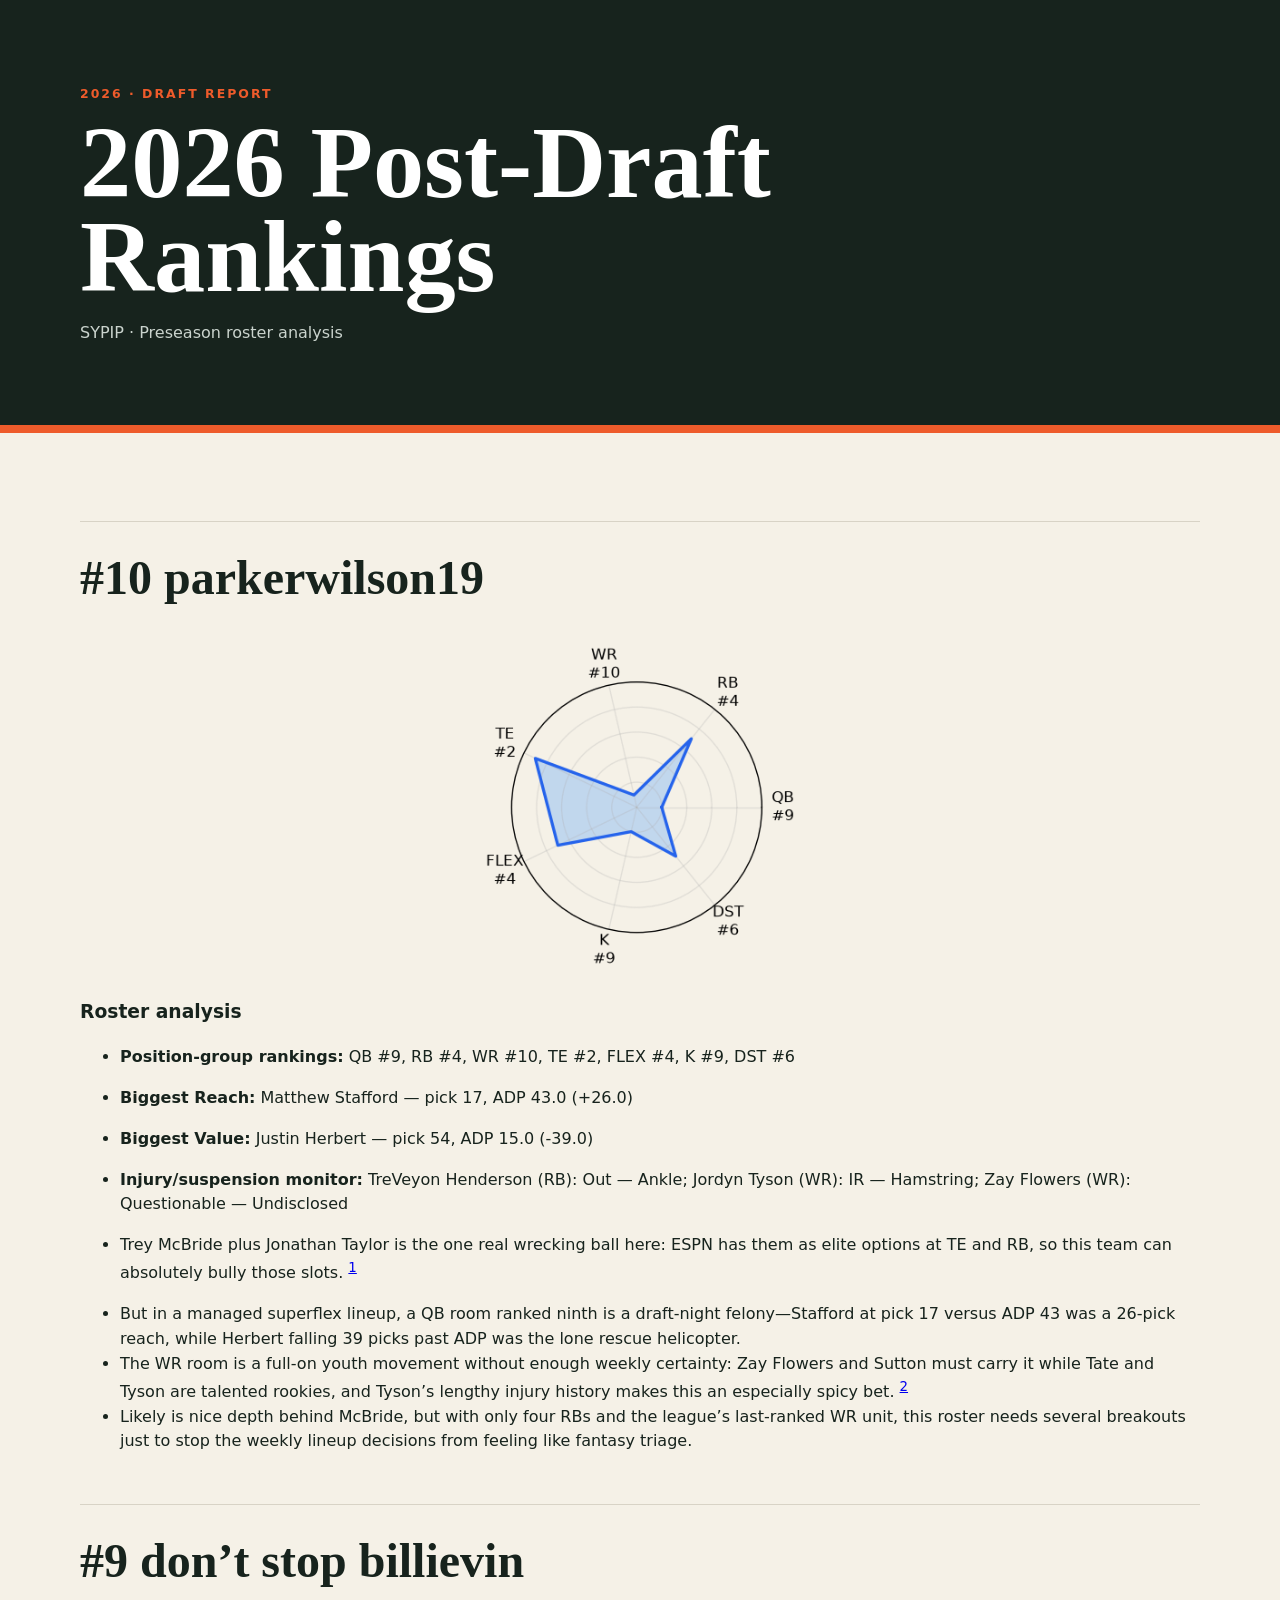
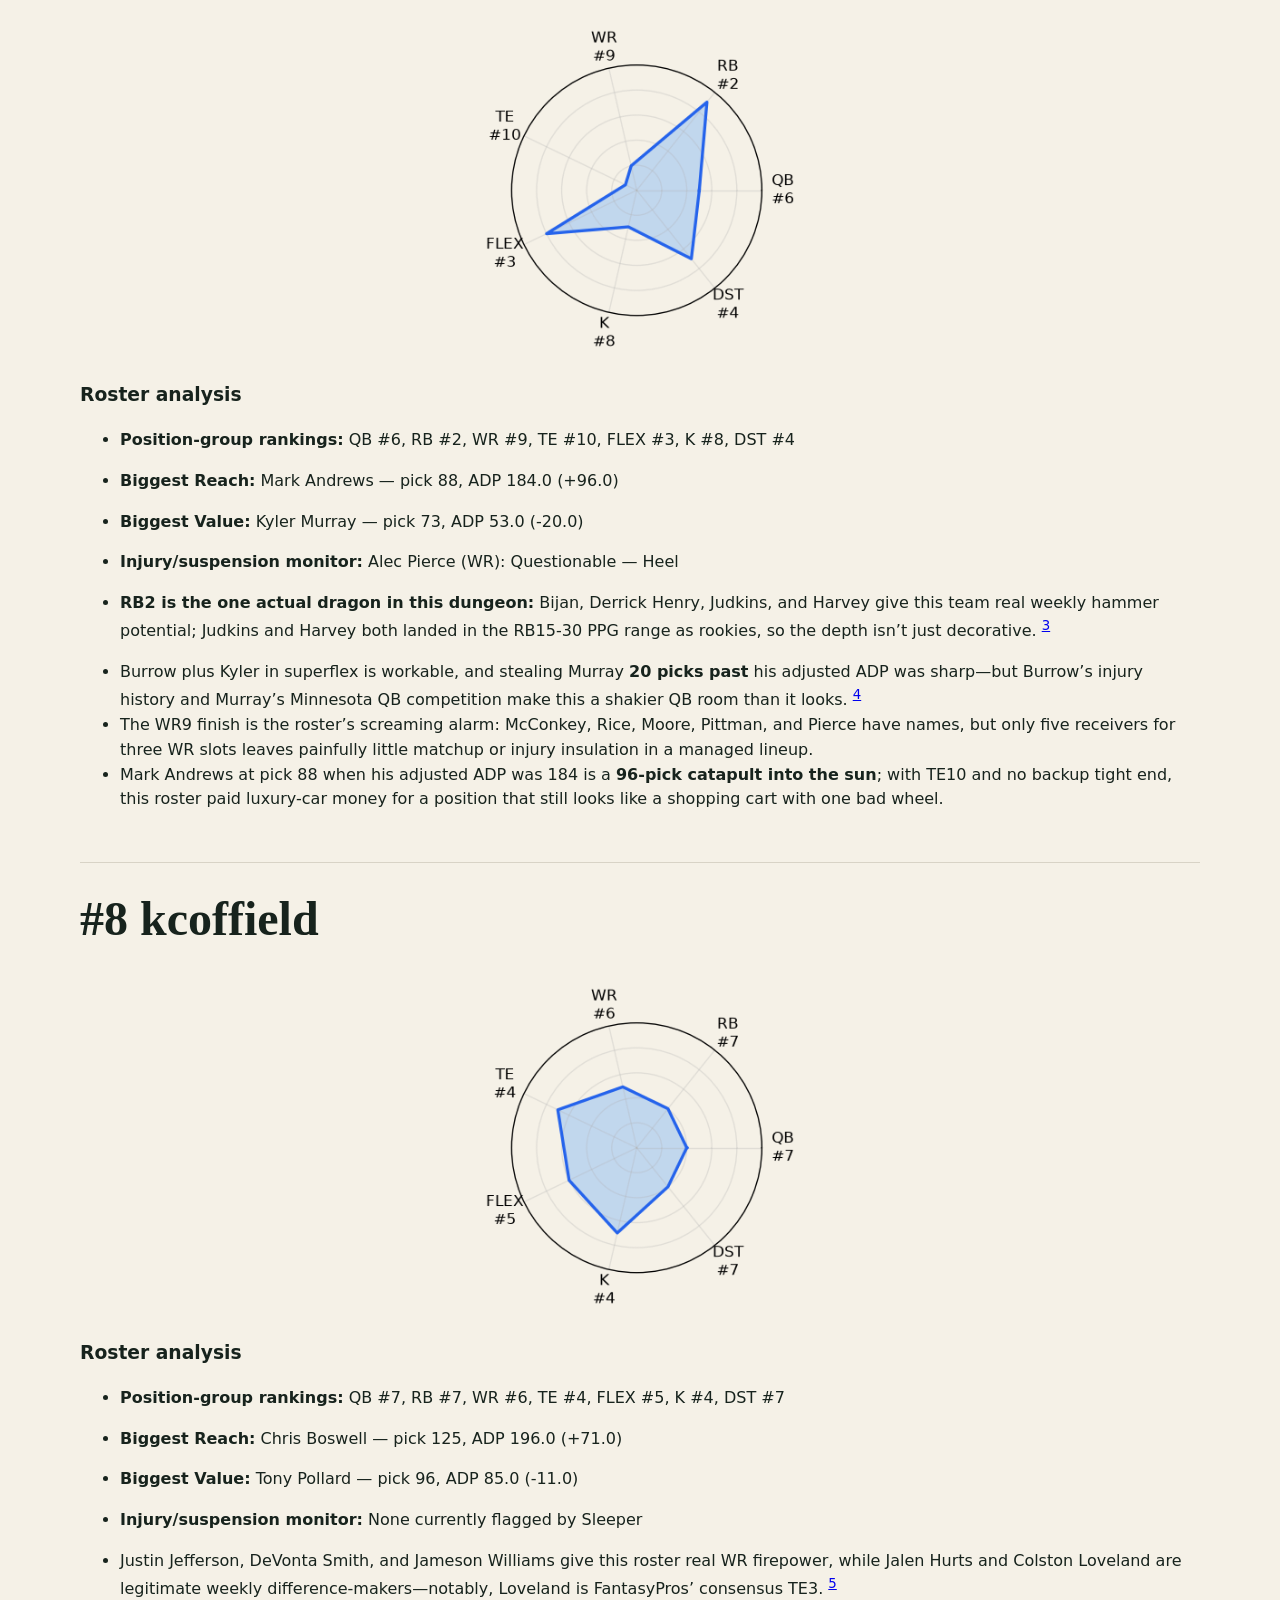
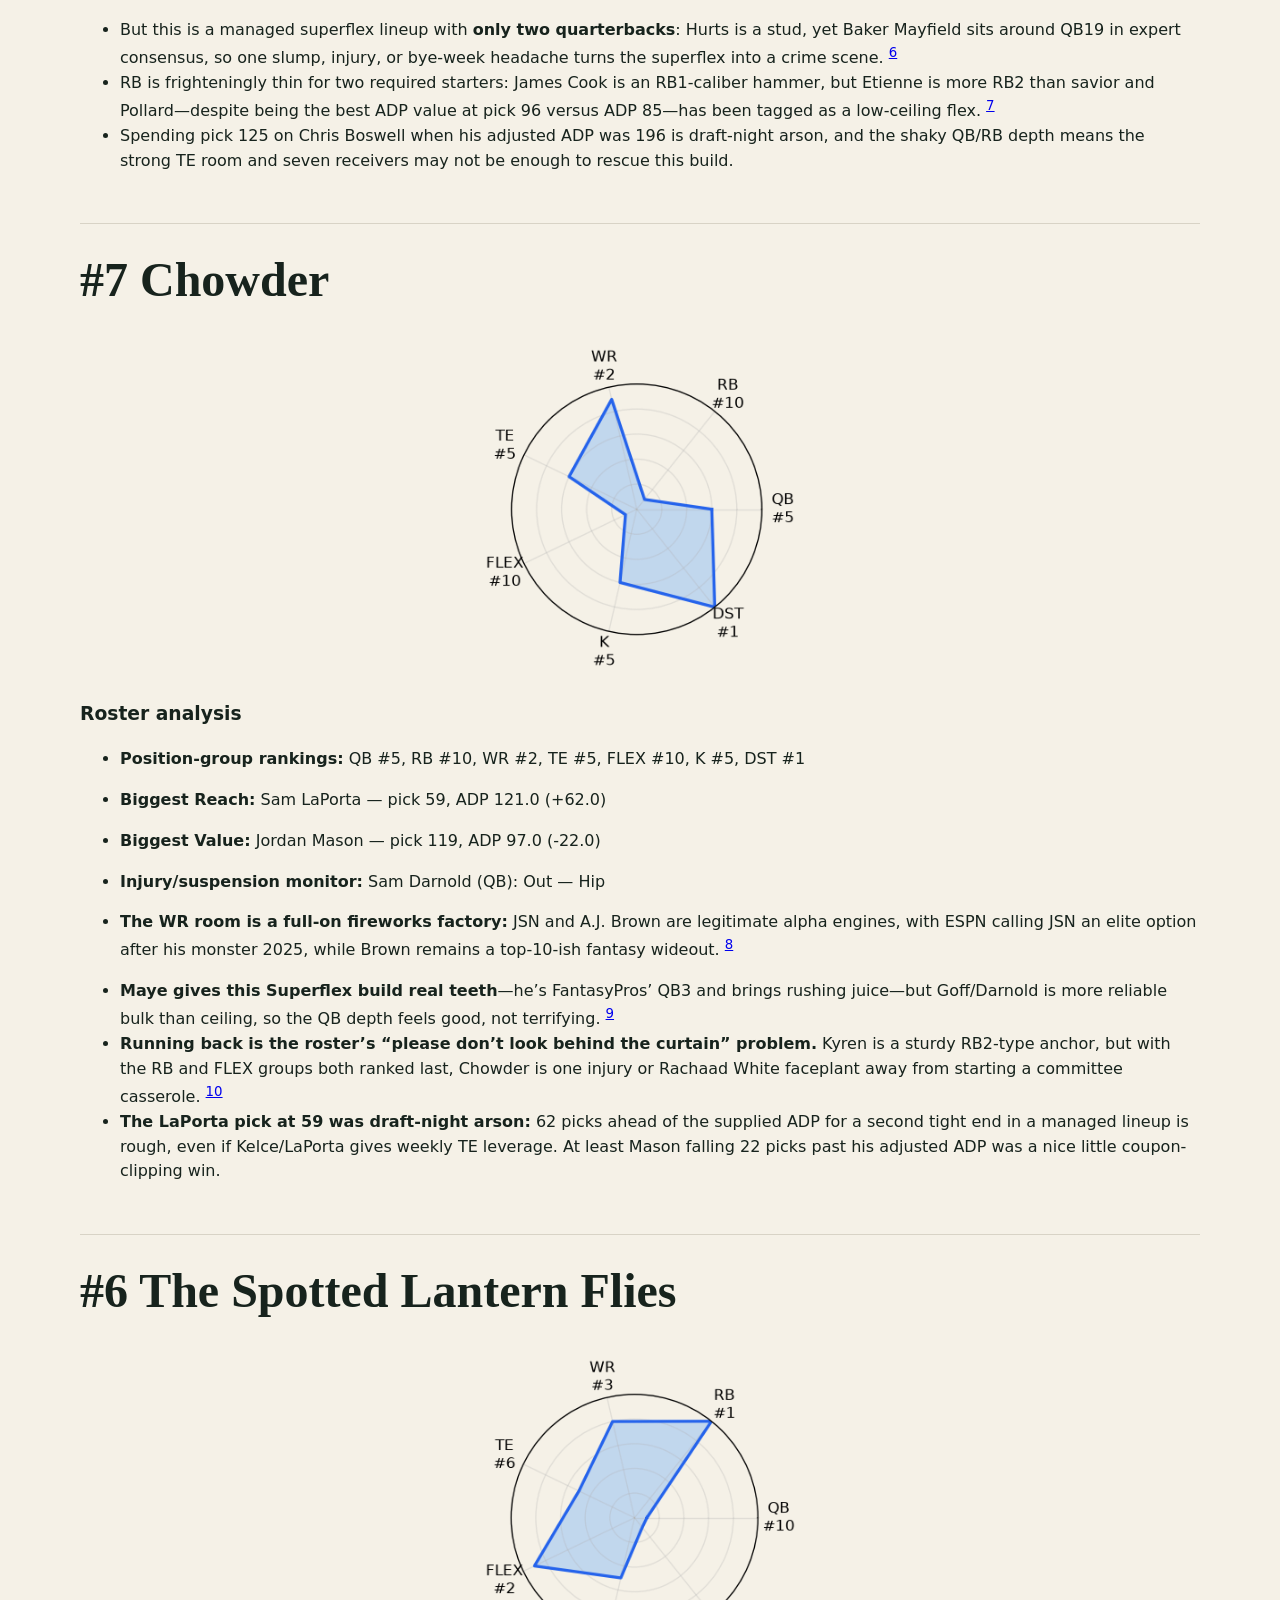
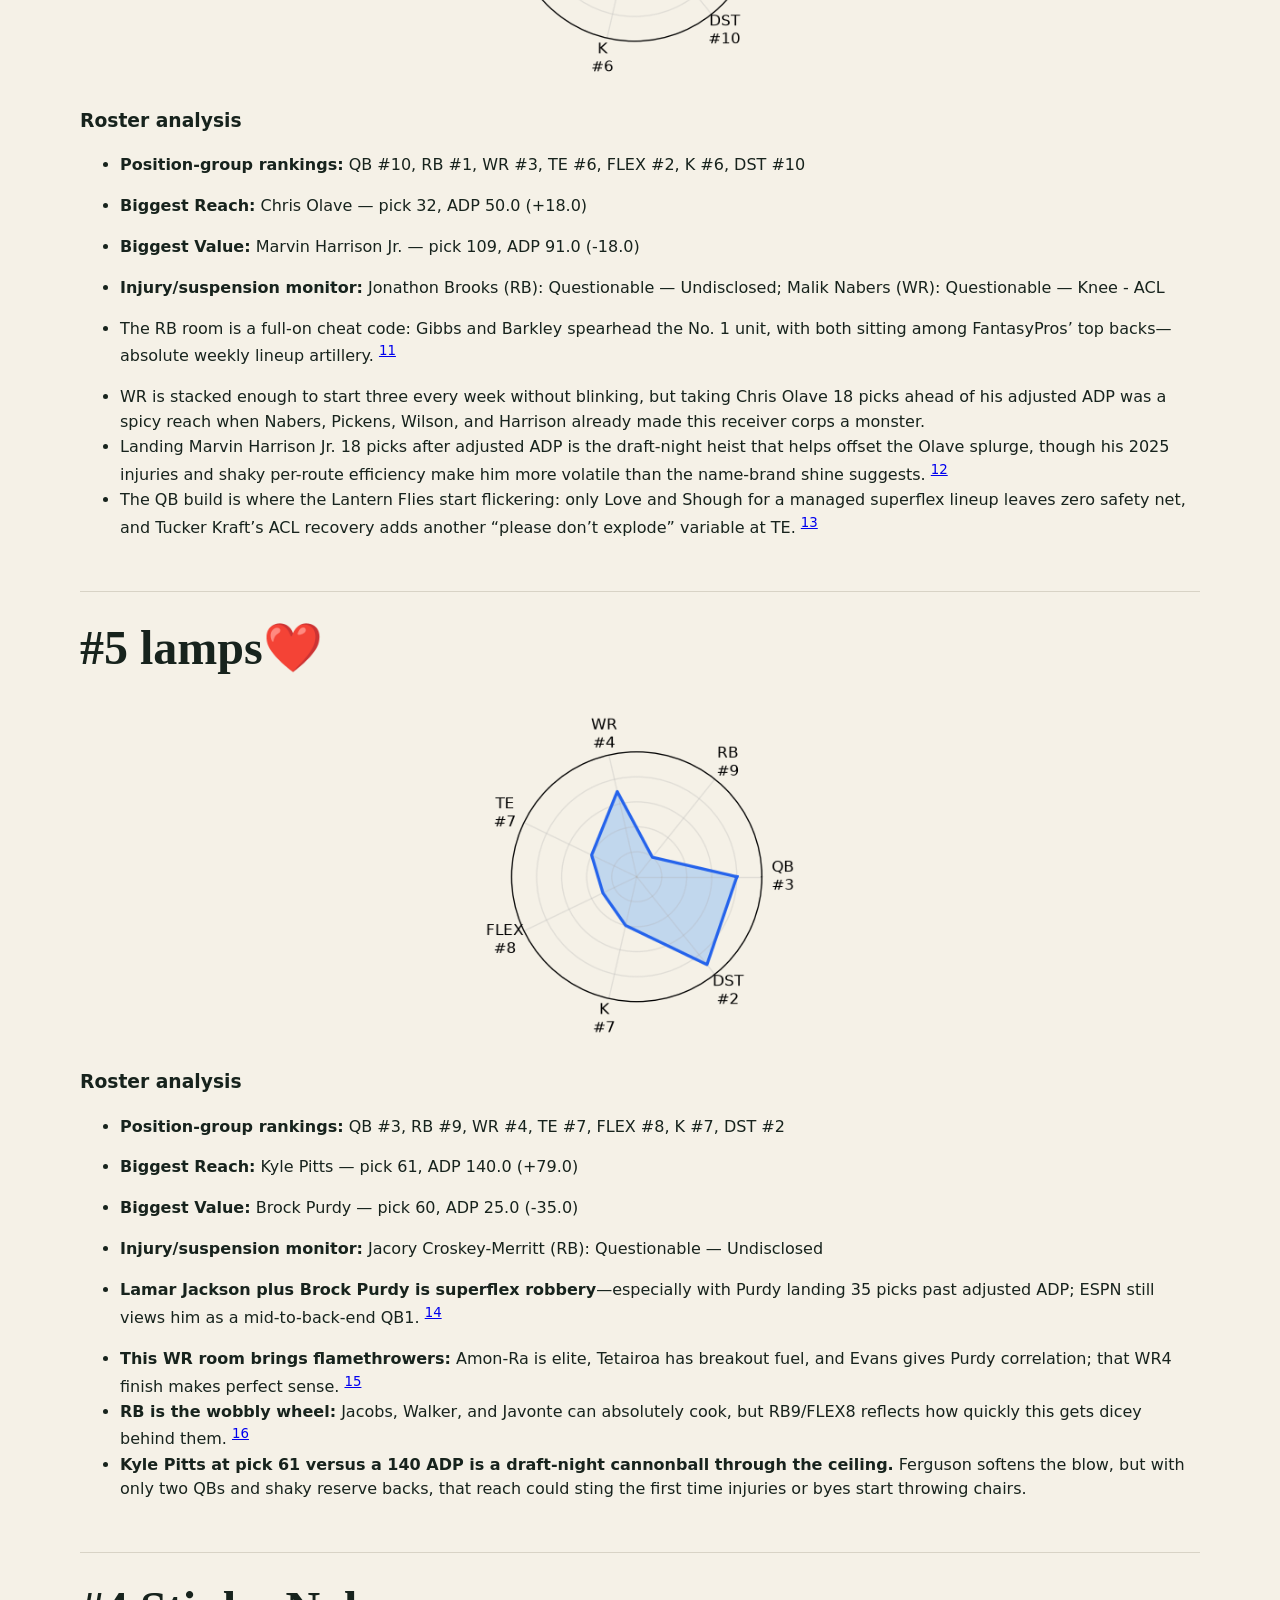
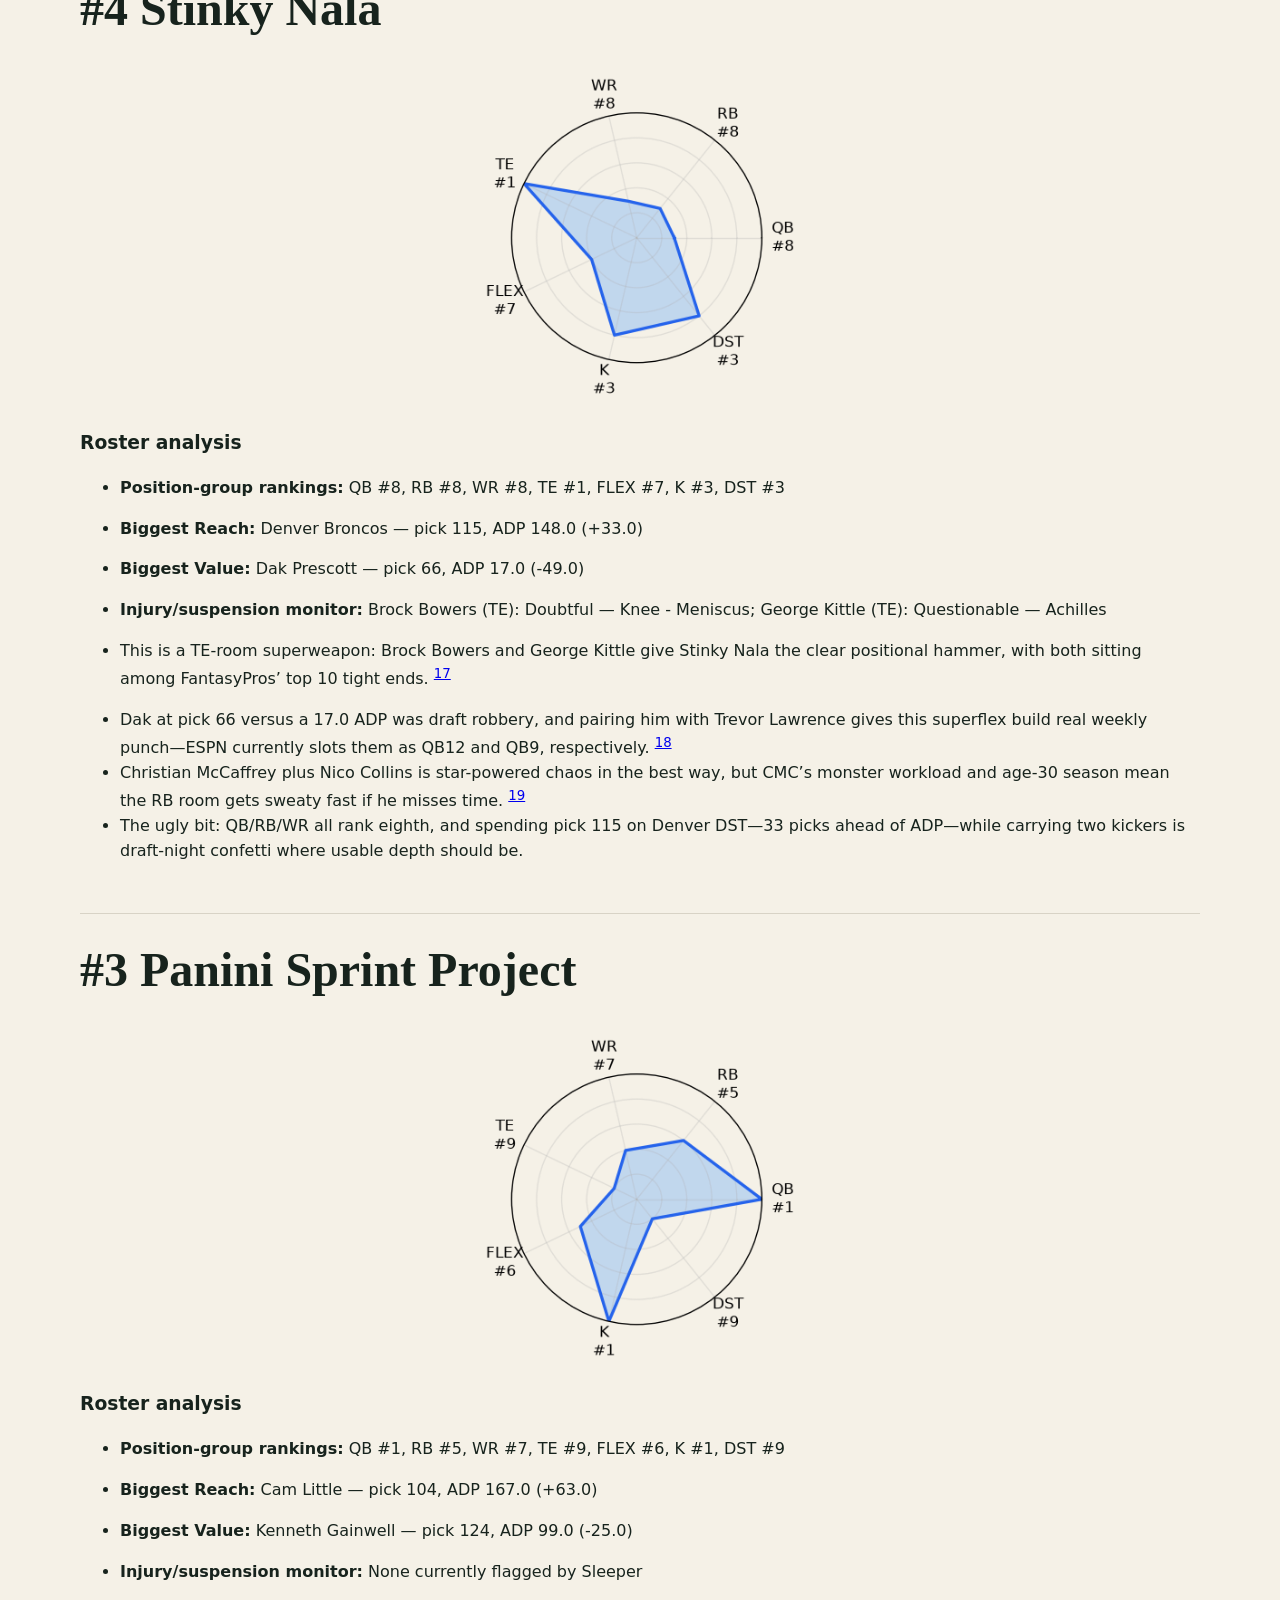
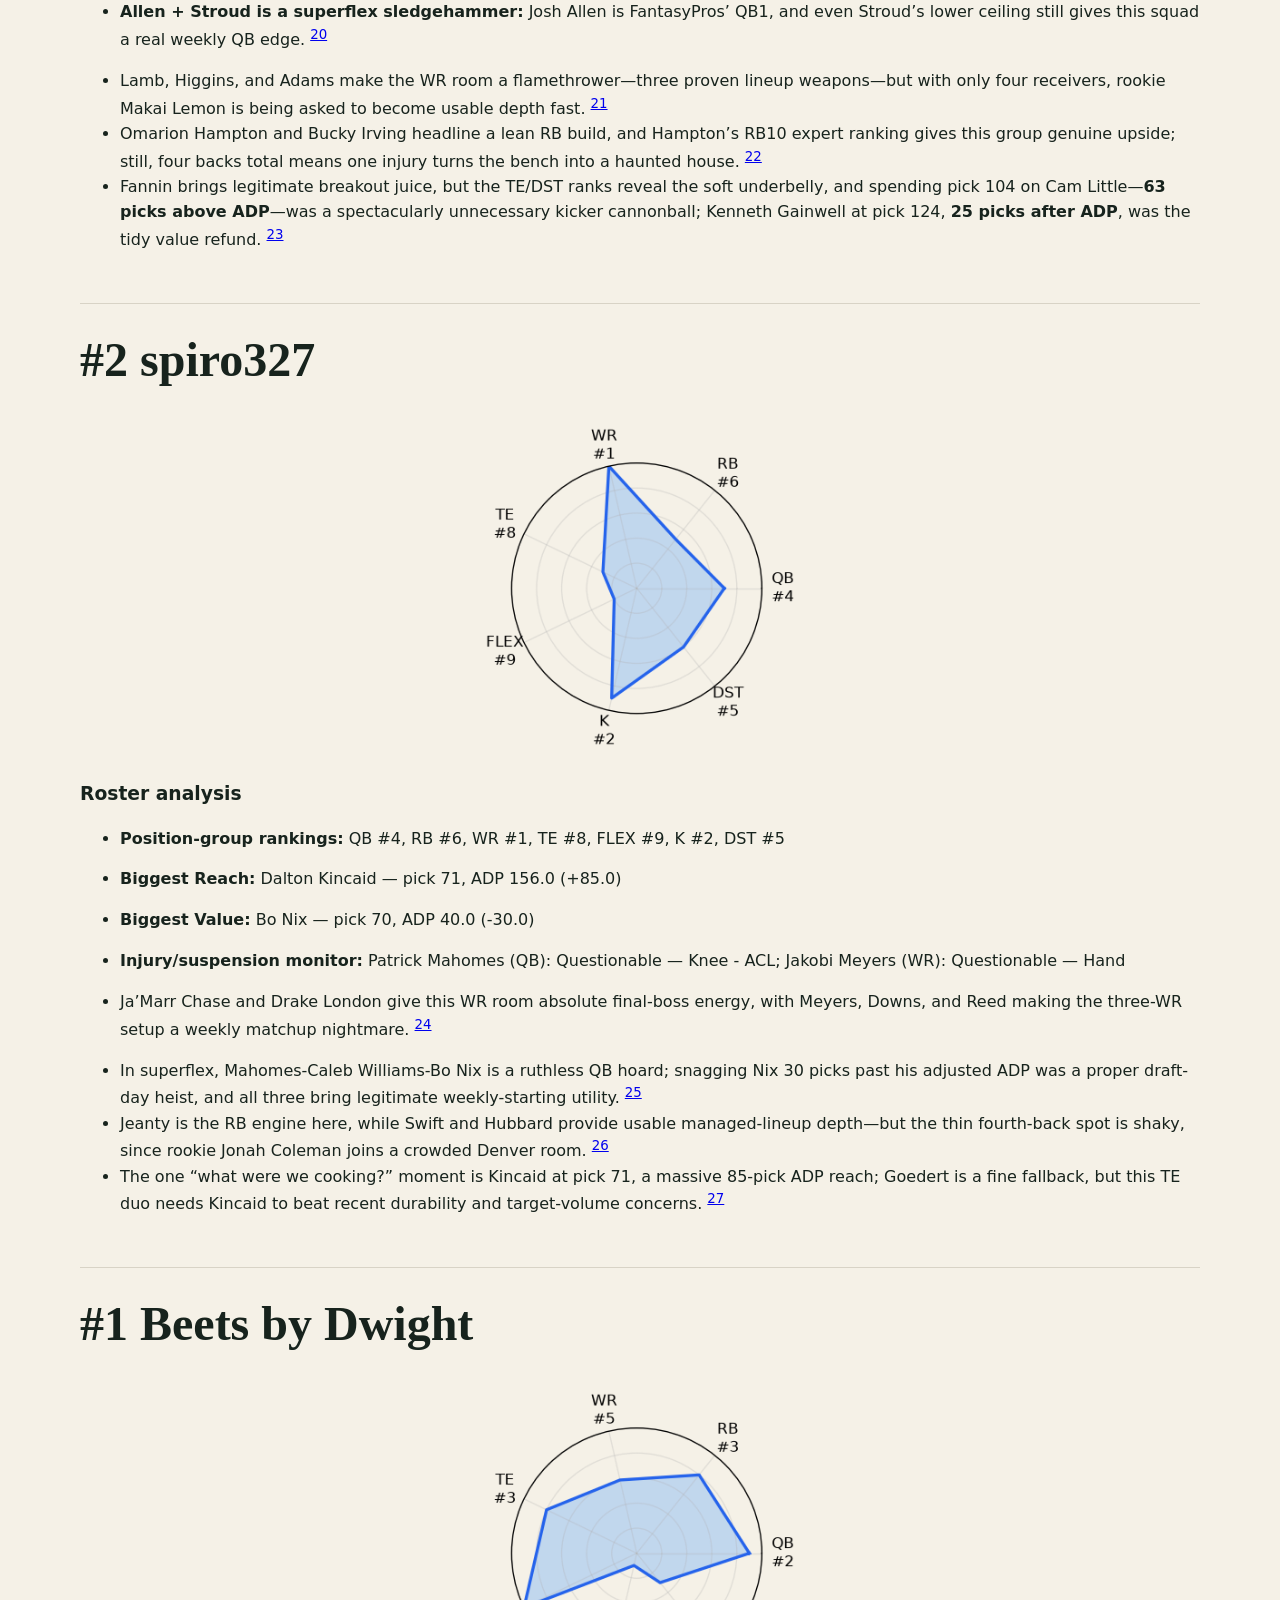
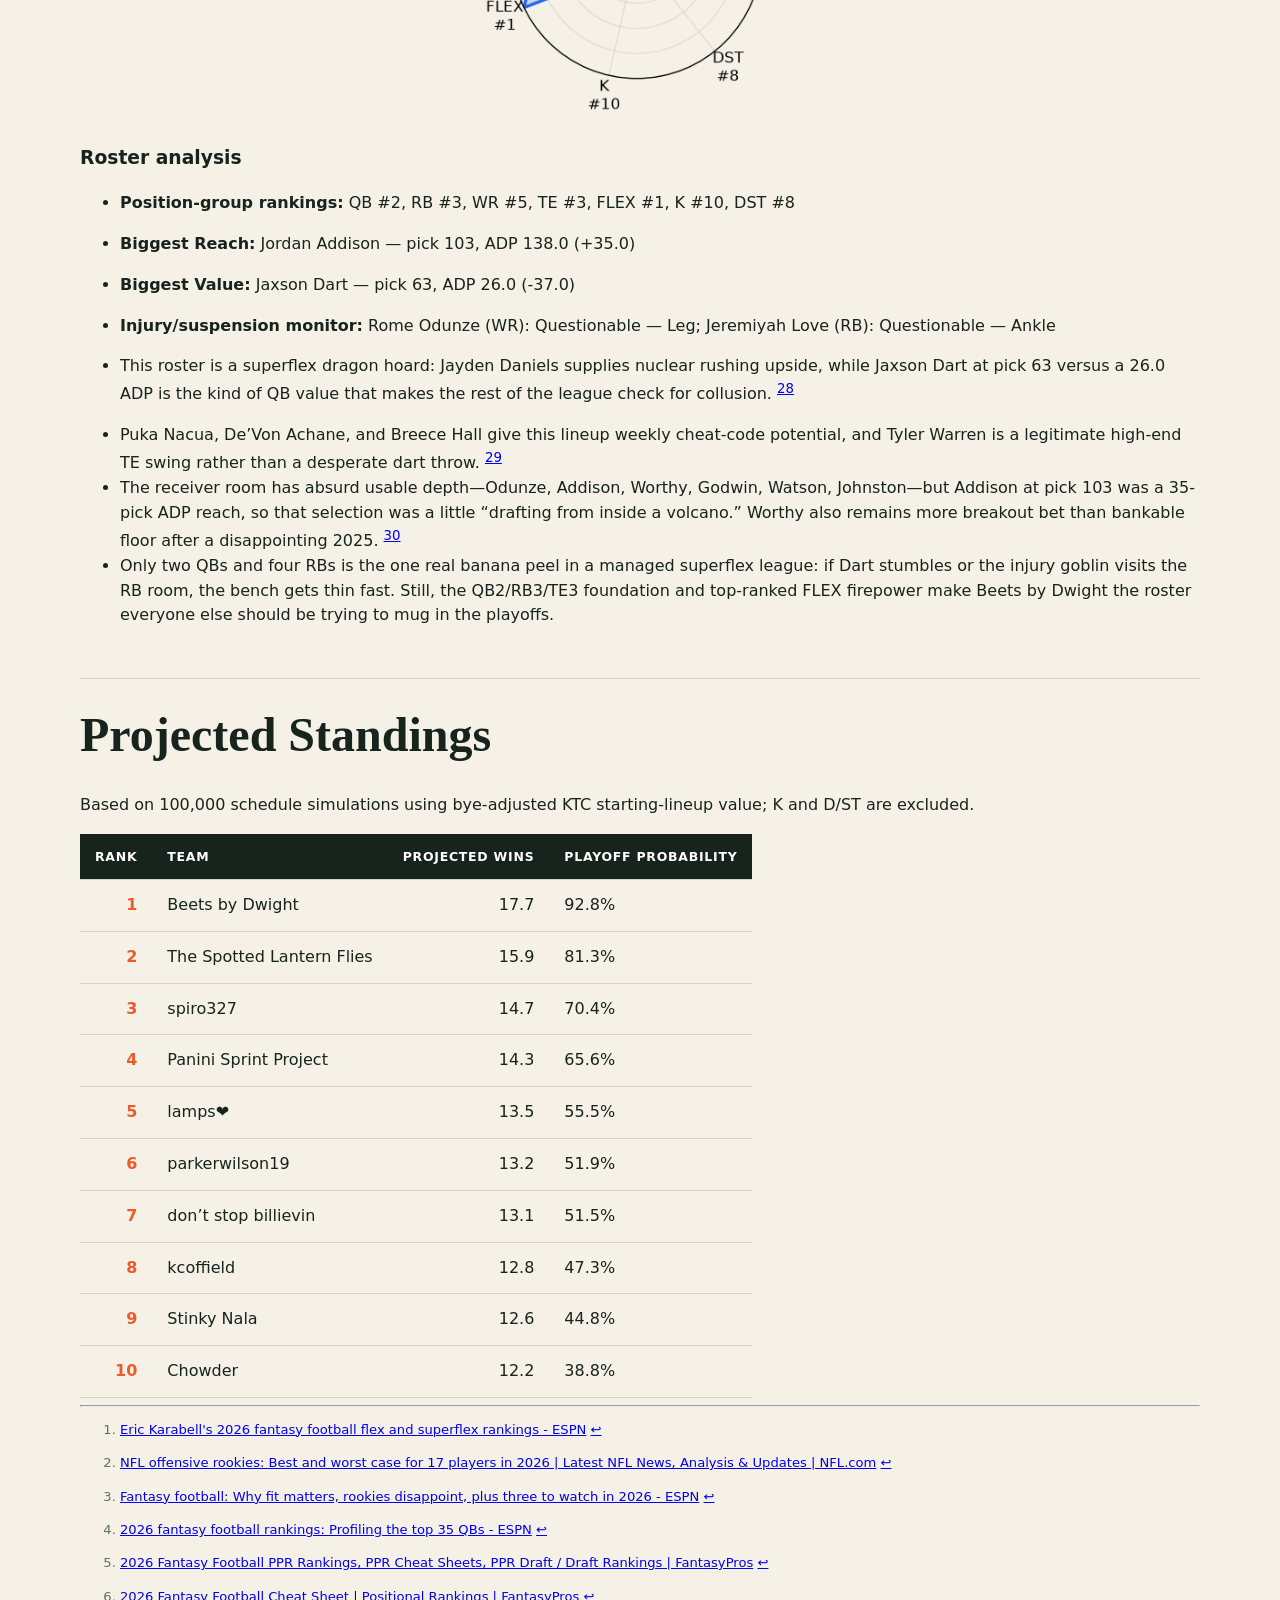
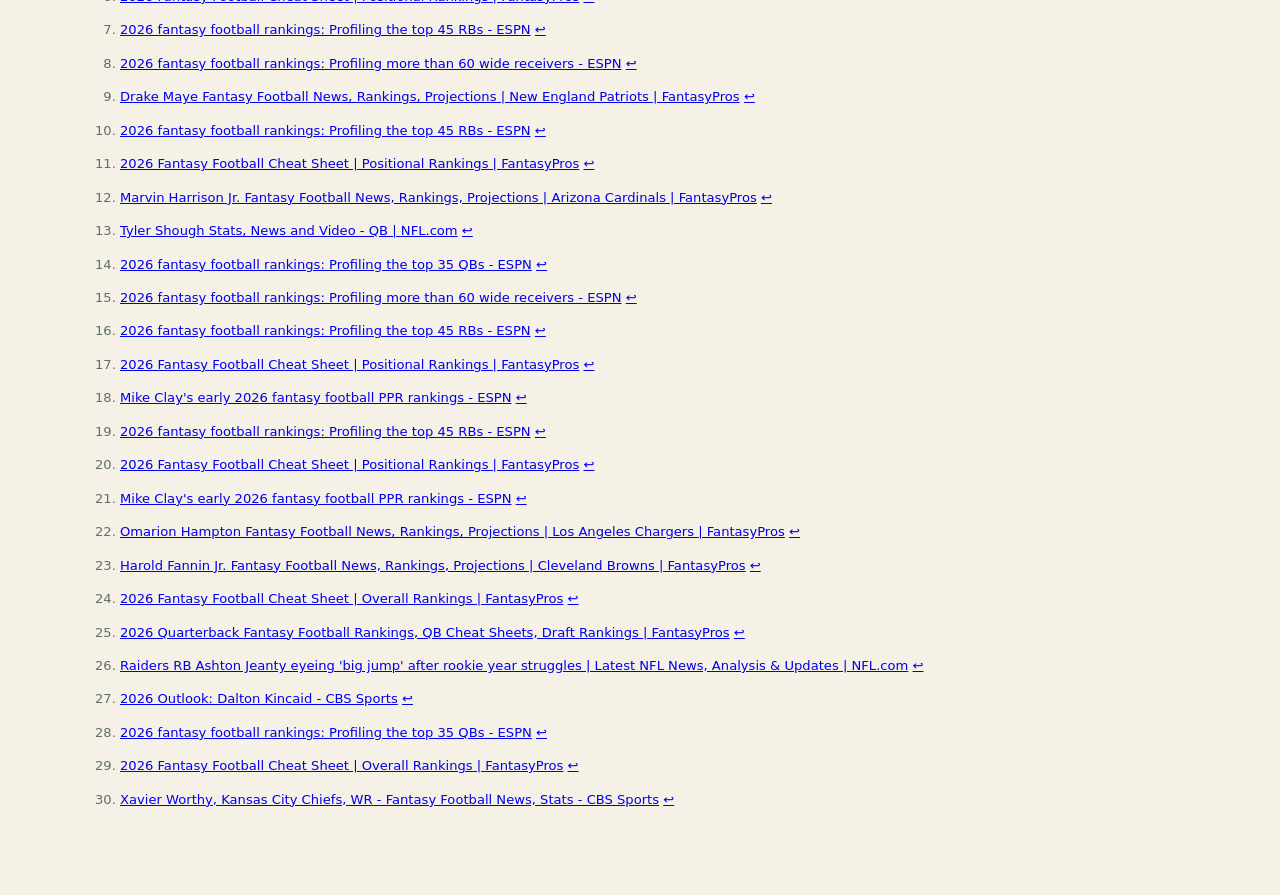
==== commit bca29d48: "Update draft report for two-QB lineups" ====
--- a/content/draft-reports/1389341850288009216/2026/post-draft/index.html
+++ b/content/draft-reports/1389341850288009216/2026/post-draft/index.html
@@ -4,35 +4,35 @@
 <title>2026 Post-Draft Rankings</title><link rel="stylesheet" href="assets/site.css"></head>
 <body><header class="hero"><div class="wrap"><p class="eyebrow">2026 · Draft report</p><h1>2026 Post-Draft Rankings</h1><p>SYPIP · Preseason roster analysis</p></div></header>
     <main class="wrap report-prose"><h1>SYPIP Post-Draft Rankings</h1>
-<h2>#10 kcoffield</h2>
-<p><img alt="kcoffield positional strength radar chart" src="team-7-radar.png" /></p>
-<h3>Roster analysis</h3>
-<ul>
-<li>
-<p><strong>Position-group rankings:</strong> QB #9, RB #6, WR #7, TE #4, FLEX #6, K #4, DST #7</p>
-</li>
-<li>
-<p><strong>Biggest Reach:</strong> Chris Boswell — pick 125, ADP 196.0 (+71.0)</p>
-</li>
-<li>
-<p><strong>Biggest Value:</strong> Tony Pollard — pick 96, ADP 85.0 (-11.0)</p>
-</li>
-<li>
-<p><strong>Injury/suspension monitor:</strong> None currently flagged by Sleeper</p>
-</li>
-<li>
-<p>Jalen Hurts and Baker Mayfield are a perfectly playable superflex duo, but with <strong>no third QB</strong> behind them, this QB9 room is one sprained ankle away from becoming a five-alarm lineup fire. <sup id="fnref:team-7-1"><a class="footnote-ref" href="#fn:team-7-1">28</a></sup></p>
-</li>
-<li>James Cook is the genuine star—an RB1-caliber engine—but Etienne and Pollard leave this RB6 group awfully thin with only three backs; Pollard at pick 96 was an 11-pick ADP bargain, yet he remains more low-ceiling flex than cavalry charge. <sup id="fnref:team-7-2"><a class="footnote-ref" href="#fn:team-7-2">1</a></sup></li>
-<li>Justin Jefferson, DeVonta Smith, Brian Thomas Jr., and Jameson Williams look spicy on paper, but WR7 reflects the nasty truth: Thomas carries volatility, while Golden, Shaheed, and Parker Washington are shaky managed-lineup depth rather than weekly rescue boats. <sup id="fnref:team-7-3"><a class="footnote-ref" href="#fn:team-7-3">2</a></sup></li>
-<li>The Loveland-Gadsden TE4 pairing is this draft’s actual heist—Loveland is a top-three-ish tight-end bet with Gadsden as real upside insurance—but spending pick 125 on Chris Boswell, <strong>71 picks ahead of ADP</strong>, is the kind of kicker reach that makes the draft room go silent. <sup id="fnref:team-7-4"><a class="footnote-ref" href="#fn:team-7-4">3</a></sup></li>
+<h2>#10 parkerwilson19</h2>
+<p><img alt="parkerwilson19 positional strength radar chart" src="team-8-radar.png" /></p>
+<h3>Roster analysis</h3>
+<ul>
+<li>
+<p><strong>Position-group rankings:</strong> QB #9, RB #4, WR #10, TE #2, FLEX #4, K #9, DST #6</p>
+</li>
+<li>
+<p><strong>Biggest Reach:</strong> Matthew Stafford — pick 17, ADP 43.0 (+26.0)</p>
+</li>
+<li>
+<p><strong>Biggest Value:</strong> Justin Herbert — pick 54, ADP 15.0 (-39.0)</p>
+</li>
+<li>
+<p><strong>Injury/suspension monitor:</strong> TreVeyon Henderson (RB): Out — Ankle; Jordyn Tyson (WR): IR — Hamstring; Zay Flowers (WR): Questionable — Undisclosed</p>
+</li>
+<li>
+<p>Trey McBride plus Jonathan Taylor is the one real wrecking ball here: ESPN has them as elite options at TE and RB, so this team can absolutely bully those slots. <sup id="fnref:team-8-1"><a class="footnote-ref" href="#fn:team-8-1">1</a></sup></p>
+</li>
+<li>But in a managed superflex lineup, a QB room ranked ninth is a draft-night felony—Stafford at pick 17 versus ADP 43 was a 26-pick reach, while Herbert falling 39 picks past ADP was the lone rescue helicopter.</li>
+<li>The WR room is a full-on youth movement without enough weekly certainty: Zay Flowers and Sutton must carry it while Tate and Tyson are talented rookies, and Tyson’s lengthy injury history makes this an especially spicy bet. <sup id="fnref:team-8-2"><a class="footnote-ref" href="#fn:team-8-2">2</a></sup></li>
+<li>Likely is nice depth behind McBride, but with only four RBs and the league’s last-ranked WR unit, this roster needs several breakouts just to stop the weekly lineup decisions from feeling like fantasy triage.</li>
 </ul>
 <h2>#9 don’t stop billievin</h2>
 <p><img alt="don’t stop billievin positional strength radar chart" src="team-5-radar.png" /></p>
 <h3>Roster analysis</h3>
 <ul>
 <li>
-<p><strong>Position-group rankings:</strong> QB #1, RB #8, WR #9, TE #10, FLEX #7, K #8, DST #4</p>
+<p><strong>Position-group rankings:</strong> QB #6, RB #2, WR #9, TE #10, FLEX #3, K #8, DST #4</p>
 </li>
 <li>
 <p><strong>Biggest Reach:</strong> Mark Andrews — pick 88, ADP 184.0 (+96.0)</p>
@@ -41,21 +41,44 @@
 <p><strong>Biggest Value:</strong> Kyler Murray — pick 73, ADP 53.0 (-20.0)</p>
 </li>
 <li>
-<p><strong>Injury/suspension monitor:</strong> Michael Pittman (WR): Questionable — Leg</p>
-</li>
-<li>
-<p><strong>QB is the one glorious heist:</strong> Burrow plus Kyler gives this squad the league’s top QB room, and Murray at pick 73 versus ADP 53 was the rare bargain amid the rubble; still, no QB3 in superflex means one injury or a lost Minnesota job battle turns the safety net into dental floss. <sup id="fnref:team-5-1"><a class="footnote-ref" href="#fn:team-5-1">29</a></sup></p>
-</li>
-<li>Bijan, Derrick Henry, and Quinshon Judkins supply real RB firepower, but this backfield falls to eighth because the depth behind them is mostly contingency-plan confetti rather than weekly lineup comfort. ESPN’s early rankings place Bijan first, Henry 10th, Judkins 19th, and Harvey 31st at RB—great peaks, shaky insulation. <sup id="fnref:team-5-2"><a class="footnote-ref" href="#fn:team-5-2">4</a></sup></li>
-<li>Rashee Rice is a legitimate half-PPR wrecking ball and Ladd McConkey helps, but a ninth-ranked WR corps cannot keep pretending Michael Pittman and Alec Pierce are enough to rescue this three-WR setup. Rice has elite upside when active, but his recent injury/suspension history makes him an explosive centerpiece, not a risk-free life raft. <sup id="fnref:team-5-3"><a class="footnote-ref" href="#fn:team-5-3">5</a></sup></li>
-<li>Mark Andrews at pick 88—<strong>96 picks ahead of his ADP</strong>—is draft-night arson, especially with no second TE behind him; CBS calls him a borderline top-12 option and explicitly advises drafting insurance. That reach, plus a last-place TE rank, is how a roster with Bijan and two star QBs still ends up looking like a ninth-place clown car. <sup id="fnref:team-5-4"><a class="footnote-ref" href="#fn:team-5-4">6</a></sup></li>
-</ul>
-<h2>#8 Chowder</h2>
+<p><strong>Injury/suspension monitor:</strong> Alec Pierce (WR): Questionable — Heel</p>
+</li>
+<li>
+<p><strong>RB2 is the one actual dragon in this dungeon:</strong> Bijan, Derrick Henry, Judkins, and Harvey give this team real weekly hammer potential; Judkins and Harvey both landed in the RB15-30 PPG range as rookies, so the depth isn’t just decorative. <sup id="fnref:team-5-1"><a class="footnote-ref" href="#fn:team-5-1">3</a></sup></p>
+</li>
+<li>Burrow plus Kyler in superflex is workable, and stealing Murray <strong>20 picks past</strong> his adjusted ADP was sharp—but Burrow’s injury history and Murray’s Minnesota QB competition make this a shakier QB room than it looks. <sup id="fnref:team-5-2"><a class="footnote-ref" href="#fn:team-5-2">4</a></sup></li>
+<li>The WR9 finish is the roster’s screaming alarm: McConkey, Rice, Moore, Pittman, and Pierce have names, but only five receivers for three WR slots leaves painfully little matchup or injury insulation in a managed lineup.</li>
+<li>Mark Andrews at pick 88 when his adjusted ADP was 184 is a <strong>96-pick catapult into the sun</strong>; with TE10 and no backup tight end, this roster paid luxury-car money for a position that still looks like a shopping cart with one bad wheel.</li>
+</ul>
+<h2>#8 kcoffield</h2>
+<p><img alt="kcoffield positional strength radar chart" src="team-7-radar.png" /></p>
+<h3>Roster analysis</h3>
+<ul>
+<li>
+<p><strong>Position-group rankings:</strong> QB #7, RB #7, WR #6, TE #4, FLEX #5, K #4, DST #7</p>
+</li>
+<li>
+<p><strong>Biggest Reach:</strong> Chris Boswell — pick 125, ADP 196.0 (+71.0)</p>
+</li>
+<li>
+<p><strong>Biggest Value:</strong> Tony Pollard — pick 96, ADP 85.0 (-11.0)</p>
+</li>
+<li>
+<p><strong>Injury/suspension monitor:</strong> None currently flagged by Sleeper</p>
+</li>
+<li>
+<p>Justin Jefferson, DeVonta Smith, and Jameson Williams give this roster real WR firepower, while Jalen Hurts and Colston Loveland are legitimate weekly difference-makers—notably, Loveland is FantasyPros’ consensus TE3. <sup id="fnref:team-7-1"><a class="footnote-ref" href="#fn:team-7-1">5</a></sup></p>
+</li>
+<li>But this is a managed superflex lineup with <strong>only two quarterbacks</strong>: Hurts is a stud, yet Baker Mayfield sits around QB19 in expert consensus, so one slump, injury, or bye-week headache turns the superflex into a crime scene. <sup id="fnref:team-7-2"><a class="footnote-ref" href="#fn:team-7-2">6</a></sup></li>
+<li>RB is frighteningly thin for two required starters: James Cook is an RB1-caliber hammer, but Etienne is more RB2 than savior and Pollard—despite being the best ADP value at pick 96 versus ADP 85—has been tagged as a low-ceiling flex. <sup id="fnref:team-7-3"><a class="footnote-ref" href="#fn:team-7-3">7</a></sup></li>
+<li>Spending pick 125 on Chris Boswell when his adjusted ADP was 196 is draft-night arson, and the shaky QB/RB depth means the strong TE room and seven receivers may not be enough to rescue this build.</li>
+</ul>
+<h2>#7 Chowder</h2>
 <p><img alt="Chowder positional strength radar chart" src="team-2-radar.png" /></p>
 <h3>Roster analysis</h3>
 <ul>
 <li>
-<p><strong>Position-group rankings:</strong> QB #6, RB #10, WR #5, TE #5, FLEX #4, K #5, DST #1</p>
+<p><strong>Position-group rankings:</strong> QB #5, RB #10, WR #2, TE #5, FLEX #10, K #5, DST #1</p>
 </li>
 <li>
 <p><strong>Biggest Reach:</strong> Sam LaPorta — pick 59, ADP 121.0 (+62.0)</p>
@@ -64,44 +87,44 @@
 <p><strong>Biggest Value:</strong> Jordan Mason — pick 119, ADP 97.0 (-22.0)</p>
 </li>
 <li>
-<p><strong>Injury/suspension monitor:</strong> Sam LaPorta (TE): Questionable — Hip; Bhayshul Tuten (RB): Questionable — Illness; Khalil Shakir (WR): Questionable — Undisclosed; Rachaad White (RB): Questionable — Undisclosed</p>
-</li>
-<li>
-<p>The WR room is the one glorious escape hatch: Jaxon Smith-Njigba, A.J. Brown and Jaylen Waddle give Chowder serious weekly firepower, with ESPN slotting JSN and Brown among its top 13 wideouts. <sup id="fnref:team-2-1"><a class="footnote-ref" href="#fn:team-2-1">30</a></sup></p>
-</li>
-<li>But this RB corps is a draft-night tire fire—Kyren Williams can carry an RB2 workload, while Rachaad White projects more like a situational option and Jordan Mason sits well down ESPN’s early RB list. <sup id="fnref:team-2-2"><a class="footnote-ref" href="#fn:team-2-2">7</a></sup></li>
-<li>Drake Maye is a superflex hammer after his monster 2025 breakout, but Jared Goff’s no-rushing profile and Sam Darnold as the third QB leave this room annoyingly short on ceiling behind him. <sup id="fnref:team-2-3"><a class="footnote-ref" href="#fn:team-2-3">8</a></sup></li>
-<li>Taking Sam LaPorta 62 picks ahead of his adjusted ADP is an all-time “I panicked at tight end” moment; Kelce softens the blow, but in a managed lineup, double-dipping at TE did not solve the roster’s glaring RB problem.</li>
-</ul>
-<h2>#7 parkerwilson19</h2>
-<p><img alt="parkerwilson19 positional strength radar chart" src="team-8-radar.png" /></p>
-<h3>Roster analysis</h3>
-<ul>
-<li>
-<p><strong>Position-group rankings:</strong> QB #7, RB #4, WR #10, TE #2, FLEX #3, K #9, DST #6</p>
-</li>
-<li>
-<p><strong>Biggest Reach:</strong> Matthew Stafford — pick 17, ADP 43.0 (+26.0)</p>
-</li>
-<li>
-<p><strong>Biggest Value:</strong> Justin Herbert — pick 54, ADP 15.0 (-39.0)</p>
-</li>
-<li>
-<p><strong>Injury/suspension monitor:</strong> Luther Burden (WR): Questionable — Lower Body; TreVeyon Henderson (RB): Out — Ankle; Kyle Monangai (RB): Questionable — Knee; Carnell Tate (WR): Questionable — Undisclosed; Jordyn Tyson (WR): IR — Hamstring; Zay Flowers (WR): Questionable — Undisclosed</p>
-</li>
-<li>
-<p>Jonathan Taylor, Chase Brown, and Trey McBride are a legit weekly wrecking crew—current FantasyPros half-PPR ranks have them RB4, RB6, and TE1, so the RB/TE spine is doing heavy lifting. <sup id="fnref2:team-8-1"><a class="footnote-ref" href="#fn:team-8-1">10</a></sup></p>
-</li>
-<li>Justin Herbert at an ADP value of <strong>-39 picks</strong> is a draft-night heist in superflex, and Mike McDaniel’s arrival gives his ceiling some extra rocket fuel. <sup id="fnref:team-8-2"><a class="footnote-ref" href="#fn:team-8-2">9</a></sup></li>
-<li>But starting three WRs with the league’s worst WR room is playing lineup roulette: Zay Flowers is the only remotely sturdy weekly option, while Sutton plus three youngsters makes this group feel like a talent show with one working microphone. <sup id="fnref:team-8-1"><a class="footnote-ref" href="#fn:team-8-1">10</a></sup></li>
-<li>Matthew Stafford at pick 17 versus ADP 43 was a <strong>+26-pick reach</strong> that hurts even more when Tua’s job security is wobbling; the QB room has names, but it also has enough volatility to make this roster’s floor creak. <sup id="fnref:team-8-3"><a class="footnote-ref" href="#fn:team-8-3">11</a></sup></li>
-</ul>
-<h2>#6 lamps❤️</h2>
+<p><strong>Injury/suspension monitor:</strong> Sam Darnold (QB): Out — Hip</p>
+</li>
+<li>
+<p><strong>The WR room is a full-on fireworks factory:</strong> JSN and A.J. Brown are legitimate alpha engines, with ESPN calling JSN an elite option after his monster 2025, while Brown remains a top-10-ish fantasy wideout. <sup id="fnref:team-2-1"><a class="footnote-ref" href="#fn:team-2-1">8</a></sup>  </p>
+</li>
+<li><strong>Maye gives this Superflex build real teeth</strong>—he’s FantasyPros’ QB3 and brings rushing juice—but Goff/Darnold is more reliable bulk than ceiling, so the QB depth feels good, not terrifying. <sup id="fnref:team-2-2"><a class="footnote-ref" href="#fn:team-2-2">9</a></sup>  </li>
+<li><strong>Running back is the roster’s “please don’t look behind the curtain” problem.</strong> Kyren is a sturdy RB2-type anchor, but with the RB and FLEX groups both ranked last, Chowder is one injury or Rachaad White faceplant away from starting a committee casserole. <sup id="fnref:team-2-3"><a class="footnote-ref" href="#fn:team-2-3">10</a></sup>  </li>
+<li><strong>The LaPorta pick at 59 was draft-night arson:</strong> 62 picks ahead of the supplied ADP for a second tight end in a managed lineup is rough, even if Kelce/LaPorta gives weekly TE leverage. At least Mason falling 22 picks past his adjusted ADP was a nice little coupon-clipping win.</li>
+</ul>
+<h2>#6 The Spotted Lantern Flies</h2>
+<p><img alt="The Spotted Lantern Flies positional strength radar chart" src="team-10-radar.png" /></p>
+<h3>Roster analysis</h3>
+<ul>
+<li>
+<p><strong>Position-group rankings:</strong> QB #10, RB #1, WR #3, TE #6, FLEX #2, K #6, DST #10</p>
+</li>
+<li>
+<p><strong>Biggest Reach:</strong> Chris Olave — pick 32, ADP 50.0 (+18.0)</p>
+</li>
+<li>
+<p><strong>Biggest Value:</strong> Marvin Harrison Jr. — pick 109, ADP 91.0 (-18.0)</p>
+</li>
+<li>
+<p><strong>Injury/suspension monitor:</strong> Jonathon Brooks (RB): Questionable — Undisclosed; Malik Nabers (WR): Questionable — Knee - ACL</p>
+</li>
+<li>
+<p>The RB room is a full-on cheat code: Gibbs and Barkley spearhead the No. 1 unit, with both sitting among FantasyPros’ top backs—absolute weekly lineup artillery. <sup id="fnref:team-10-1"><a class="footnote-ref" href="#fn:team-10-1">11</a></sup></p>
+</li>
+<li>WR is stacked enough to start three every week without blinking, but taking Chris Olave 18 picks ahead of his adjusted ADP was a spicy reach when Nabers, Pickens, Wilson, and Harrison already made this receiver corps a monster.</li>
+<li>Landing Marvin Harrison Jr. 18 picks after adjusted ADP is the draft-night heist that helps offset the Olave splurge, though his 2025 injuries and shaky per-route efficiency make him more volatile than the name-brand shine suggests. <sup id="fnref:team-10-2"><a class="footnote-ref" href="#fn:team-10-2">12</a></sup></li>
+<li>The QB build is where the Lantern Flies start flickering: only Love and Shough for a managed superflex lineup leaves zero safety net, and Tucker Kraft’s ACL recovery adds another “please don’t explode” variable at TE. <sup id="fnref:team-10-3"><a class="footnote-ref" href="#fn:team-10-3">13</a></sup></li>
+</ul>
+<h2>#5 lamps❤️</h2>
 <p><img alt="lamps❤️ positional strength radar chart" src="team-9-radar.png" /></p>
 <h3>Roster analysis</h3>
 <ul>
 <li>
-<p><strong>Position-group rankings:</strong> QB #4, RB #9, WR #3, TE #7, FLEX #5, K #7, DST #2</p>
+<p><strong>Position-group rankings:</strong> QB #3, RB #9, WR #4, TE #7, FLEX #8, K #7, DST #2</p>
 </li>
 <li>
 <p><strong>Biggest Reach:</strong> Kyle Pitts — pick 61, ADP 140.0 (+79.0)</p>
@@ -113,18 +136,18 @@
 <p><strong>Injury/suspension monitor:</strong> Jacory Croskey-Merritt (RB): Questionable — Undisclosed</p>
 </li>
 <li>
-<p>Lamar Jackson plus Brock Purdy is a superflex wrecking ball; Purdy at pick 60 versus a 25 ADP was a straight-up draft robbery. <sup id="fnref:team-9-1"><a class="footnote-ref" href="#fn:team-9-1">31</a></sup></p>
-</li>
-<li>The WR room is the roster’s life raft: Amon-Ra St. Brown is a top-tier stud, while Mike Evans, Tetairoa McMillan, and Deebo provide real weekly-start options. <sup id="fnref:team-9-2"><a class="footnote-ref" href="#fn:team-9-2">12</a></sup></li>
-<li>Calling this RB group ninth feels harsh until you remember the managed-lineup problem: Walker, Jacobs, and Javonte are strong, but the depth behind them is mostly “please become useful” theater. <sup id="fnref:team-9-3"><a class="footnote-ref" href="#fn:team-9-3">13</a></sup></li>
-<li>Kyle Pitts at pick 61—<strong>79 picks ahead of ADP</strong>—is the draft-night felony here. He can still help, but with Ferguson only a midrange TE option, this room needed value, not a cannonball into Pitts Island. <sup id="fnref:team-9-4"><a class="footnote-ref" href="#fn:team-9-4">14</a></sup></li>
-</ul>
-<h2>#5 Stinky Nala</h2>
+<p><strong>Lamar Jackson plus Brock Purdy is superflex robbery</strong>—especially with Purdy landing 35 picks past adjusted ADP; ESPN still views him as a mid-to-back-end QB1. <sup id="fnref:team-9-1"><a class="footnote-ref" href="#fn:team-9-1">14</a></sup></p>
+</li>
+<li><strong>This WR room brings flamethrowers:</strong> Amon-Ra is elite, Tetairoa has breakout fuel, and Evans gives Purdy correlation; that WR4 finish makes perfect sense. <sup id="fnref:team-9-2"><a class="footnote-ref" href="#fn:team-9-2">15</a></sup></li>
+<li><strong>RB is the wobbly wheel:</strong> Jacobs, Walker, and Javonte can absolutely cook, but RB9/FLEX8 reflects how quickly this gets dicey behind them. <sup id="fnref:team-9-3"><a class="footnote-ref" href="#fn:team-9-3">16</a></sup></li>
+<li><strong>Kyle Pitts at pick 61 versus a 140 ADP is a draft-night cannonball through the ceiling.</strong> Ferguson softens the blow, but with only two QBs and shaky reserve backs, that reach could sting the first time injuries or byes start throwing chairs.</li>
+</ul>
+<h2>#4 Stinky Nala</h2>
 <p><img alt="Stinky Nala positional strength radar chart" src="team-3-radar.png" /></p>
 <h3>Roster analysis</h3>
 <ul>
 <li>
-<p><strong>Position-group rankings:</strong> QB #10, RB #7, WR #8, TE #1, FLEX #9, K #3, DST #3</p>
+<p><strong>Position-group rankings:</strong> QB #8, RB #8, WR #8, TE #1, FLEX #7, K #3, DST #3</p>
 </li>
 <li>
 <p><strong>Biggest Reach:</strong> Denver Broncos — pick 115, ADP 148.0 (+33.0)</p>
@@ -133,21 +156,21 @@
 <p><strong>Biggest Value:</strong> Dak Prescott — pick 66, ADP 17.0 (-49.0)</p>
 </li>
 <li>
-<p><strong>Injury/suspension monitor:</strong> Emeka Egbuka (WR): Questionable — Undisclosed; George Kittle (TE): Questionable — Achilles; DK Metcalf (WR): Questionable — Undisclosed</p>
-</li>
-<li>
-<p><strong>TE throne secured:</strong> Brock Bowers plus George Kittle is outrageous for a one-TE lineup, and Kittle can moonlight at flex; Bowers is FantasyPros’ TE1 and Kittle sits top-eight. <sup id="fnref2:team-3-1"><a class="footnote-ref" href="#fn:team-3-1">15</a></sup></p>
-</li>
-<li><strong>Dak at pick 66 was a draft-night heist</strong>—49 picks past his adjusted ADP—and pairing him with Trevor Lawrence gives this superflex room to breathe; both sit around the QB9–10 range in current FantasyPros ranks. <sup id="fnref:team-3-1"><a class="footnote-ref" href="#fn:team-3-1">15</a></sup></li>
-<li>Nico Collins, Emeka Egbuka, DK Metcalf, and Terry McLaurin bring legit weekly-starting firepower, while Christian McCaffrey remains an elite RB bet; the issue is that just three RBs and five WRs leaves the bench feeling awfully thin. <sup id="fnref:team-3-2"><a class="footnote-ref" href="#fn:team-3-2">16</a></sup></li>
-<li>Two kickers and Brenton Strange are luxury purchases in a managed lineup, and Denver D/ST at pick 115—33 picks ahead of ADP—was a little “I panicked near the button” moment, even if Denver is a quality unit. <sup id="fnref:team-3-3"><a class="footnote-ref" href="#fn:team-3-3">17</a></sup></li>
-</ul>
-<h2>#4 Panini Sprint Project</h2>
+<p><strong>Injury/suspension monitor:</strong> Brock Bowers (TE): Doubtful — Knee - Meniscus; George Kittle (TE): Questionable — Achilles</p>
+</li>
+<li>
+<p>This is a TE-room superweapon: Brock Bowers and George Kittle give Stinky Nala the clear positional hammer, with both sitting among FantasyPros’ top 10 tight ends. <sup id="fnref:team-3-1"><a class="footnote-ref" href="#fn:team-3-1">17</a></sup></p>
+</li>
+<li>Dak at pick 66 versus a 17.0 ADP was draft robbery, and pairing him with Trevor Lawrence gives this superflex build real weekly punch—ESPN currently slots them as QB12 and QB9, respectively. <sup id="fnref:team-3-2"><a class="footnote-ref" href="#fn:team-3-2">18</a></sup></li>
+<li>Christian McCaffrey plus Nico Collins is star-powered chaos in the best way, but CMC’s monster workload and age-30 season mean the RB room gets sweaty fast if he misses time. <sup id="fnref:team-3-3"><a class="footnote-ref" href="#fn:team-3-3">19</a></sup></li>
+<li>The ugly bit: QB/RB/WR all rank eighth, and spending pick 115 on Denver DST—33 picks ahead of ADP—while carrying two kickers is draft-night confetti where usable depth should be.</li>
+</ul>
+<h2>#3 Panini Sprint Project</h2>
 <p><img alt="Panini Sprint Project positional strength radar chart" src="team-6-radar.png" /></p>
 <h3>Roster analysis</h3>
 <ul>
 <li>
-<p><strong>Position-group rankings:</strong> QB #2, RB #2, WR #6, TE #9, FLEX #8, K #1, DST #9</p>
+<p><strong>Position-group rankings:</strong> QB #1, RB #5, WR #7, TE #9, FLEX #6, K #1, DST #9</p>
 </li>
 <li>
 <p><strong>Biggest Reach:</strong> Cam Little — pick 104, ADP 167.0 (+63.0)</p>
@@ -156,44 +179,21 @@
 <p><strong>Biggest Value:</strong> Kenneth Gainwell — pick 124, ADP 99.0 (-25.0)</p>
 </li>
 <li>
-<p><strong>Injury/suspension monitor:</strong> Tee Higgins (WR): Questionable — Heel</p>
-</li>
-<li>
-<p>Josh Allen plus C.J. Stroud gives this superflex build a real weekly ceiling, and Allen is still the fantasy QB throne-holder; Stroud’s recent production is shakier, but he’s a perfectly playable second starter. <sup id="fnref:team-6-1"><a class="footnote-ref" href="#fn:team-6-1">32</a></sup></p>
-</li>
-<li>The RB room is a draft-night heist: Omarion Hampton and Bucky Irving lead a loaded group, while the supposed “reach” on Cam Little is merely kicker nonsense—not a roster-killer. <sup id="fnref:team-6-2"><a class="footnote-ref" href="#fn:team-6-2">18</a></sup></li>
-<li>CeeDee Lamb and Tee Higgins are a nasty WR foundation, and Makai Lemon is a fun upside dart; Davante Adams is the aging-floor insurance this team needs, even if Lamb’s target monopoly has cooled. <sup id="fnref:team-6-3"><a class="footnote-ref" href="#fn:team-6-3">19</a></sup></li>
-<li>Harold Fannin can erase the TE9 concern if his target-earning rookie breakout sticks, but carrying two defenses and two kickers in a managed lineup leaves dangerously little bench oxygen for injuries and bye weeks. <sup id="fnref:team-6-4"><a class="footnote-ref" href="#fn:team-6-4">20</a></sup></li>
-</ul>
-<h2>#3 The Spotted Lantern Flies</h2>
-<p><img alt="The Spotted Lantern Flies positional strength radar chart" src="team-10-radar.png" /></p>
-<h3>Roster analysis</h3>
-<ul>
-<li>
-<p><strong>Position-group rankings:</strong> QB #8, RB #1, WR #4, TE #6, FLEX #2, K #6, DST #10</p>
-</li>
-<li>
-<p><strong>Biggest Reach:</strong> Chris Olave — pick 32, ADP 50.0 (+18.0)</p>
-</li>
-<li>
-<p><strong>Biggest Value:</strong> Marvin Harrison Jr. — pick 109, ADP 91.0 (-18.0)</p>
-</li>
-<li>
-<p><strong>Injury/suspension monitor:</strong> Jonathon Brooks (RB): Questionable — Undisclosed; Malik Nabers (WR): Questionable — Knee - ACL; Wan'Dale Robinson (WR): Questionable — Head; Tucker Kraft (TE): Questionable — Knee - ACL</p>
-</li>
-<li>
-<p>Gibbs and Barkley powering the <strong>RB1</strong> room is straight-up fantasy arson; FantasyPros has Gibbs atop its RB board and Barkley still in the elite tier. <sup id="fnref:team-10-1"><a class="footnote-ref" href="#fn:team-10-1">33</a></sup></p>
-</li>
-<li>This WR corps is a cheat code for three-WR half-PPR: Nabers, Pickens, Olave, Wilson, and Harrison give you weekly fireworks, and landing Harrison <strong>18 picks after his ADP</strong> was a beautiful draft-night heist—even with his rebound risk. <sup id="fnref:team-10-2"><a class="footnote-ref" href="#fn:team-10-2">21</a></sup></li>
-<li>Tucker Kraft as the lone TE is no problem when he’s ranked around the top five at the position; that’s a clean, efficient build rather than bench-clogging panic drafting. <sup id="fnref:team-10-3"><a class="footnote-ref" href="#fn:team-10-3">22</a></sup></li>
-<li>The one dragon in the basement is superflex QB: Love is merely QB18 in current consensus and Tyler Shough gives this roster very little insulation if Love disappoints. The RB/WR avalanche can cover plenty, but this is not a room built to survive quarterback chaos. <sup id="fnref:team-10-4"><a class="footnote-ref" href="#fn:team-10-4">23</a></sup></li>
+<p><strong>Injury/suspension monitor:</strong> None currently flagged by Sleeper</p>
+</li>
+<li>
+<p><strong>Allen + Stroud is a superflex sledgehammer:</strong> Josh Allen is FantasyPros’ QB1, and even Stroud’s lower ceiling still gives this squad a real weekly QB edge. <sup id="fnref:team-6-1"><a class="footnote-ref" href="#fn:team-6-1">20</a></sup></p>
+</li>
+<li>Lamb, Higgins, and Adams make the WR room a flamethrower—three proven lineup weapons—but with only four receivers, rookie Makai Lemon is being asked to become usable depth fast. <sup id="fnref:team-6-2"><a class="footnote-ref" href="#fn:team-6-2">21</a></sup></li>
+<li>Omarion Hampton and Bucky Irving headline a lean RB build, and Hampton’s RB10 expert ranking gives this group genuine upside; still, four backs total means one injury turns the bench into a haunted house. <sup id="fnref:team-6-3"><a class="footnote-ref" href="#fn:team-6-3">22</a></sup></li>
+<li>Fannin brings legitimate breakout juice, but the TE/DST ranks reveal the soft underbelly, and spending pick 104 on Cam Little—<strong>63 picks above ADP</strong>—was a spectacularly unnecessary kicker cannonball; Kenneth Gainwell at pick 124, <strong>25 picks after ADP</strong>, was the tidy value refund. <sup id="fnref:team-6-4"><a class="footnote-ref" href="#fn:team-6-4">23</a></sup></li>
 </ul>
 <h2>#2 spiro327</h2>
 <p><img alt="spiro327 positional strength radar chart" src="team-4-radar.png" /></p>
 <h3>Roster analysis</h3>
 <ul>
 <li>
-<p><strong>Position-group rankings:</strong> QB #5, RB #5, WR #1, TE #8, FLEX #10, K #2, DST #5</p>
+<p><strong>Position-group rankings:</strong> QB #4, RB #6, WR #1, TE #8, FLEX #9, K #2, DST #5</p>
 </li>
 <li>
 <p><strong>Biggest Reach:</strong> Dalton Kincaid — pick 71, ADP 156.0 (+85.0)</p>
@@ -202,21 +202,21 @@
 <p><strong>Biggest Value:</strong> Bo Nix — pick 70, ADP 40.0 (-30.0)</p>
 </li>
 <li>
-<p><strong>Injury/suspension monitor:</strong> Ashton Jeanty (RB): Questionable — Knee; Patrick Mahomes (QB): Questionable — Knee - ACL; Jakobi Meyers (WR): Questionable — Hand; D'Andre Swift (RB): Questionable — Abdomen; Ja'Marr Chase (WR): Questionable — Knee; Chuba Hubbard (RB): Questionable — Hamstring; Cameron Dicker (K): Questionable — Undisclosed; Josh Downs (WR): Questionable — Undisclosed</p>
-</li>
-<li>
-<p>Ja’Marr Chase plus Drake London is pure wideout tyranny, and the WR1 position-group finish is no accident—both remain elite fantasy options. <sup id="fnref3:team-4-1"><a class="footnote-ref" href="#fn:team-4-1">24</a></sup></p>
-</li>
-<li>This superflex QB bunker is nasty: Caleb Williams, Mahomes, and Bo Nix give spiro327 weekly leverage, with Nix landing as the draft’s biggest ADP value. <sup id="fnref:team-4-1"><a class="footnote-ref" href="#fn:team-4-1">24</a></sup></li>
-<li>Ashton Jeanty is the RB-room flamethrower, while Swift and Hubbard provide usable managed-lineup depth instead of forcing desperation starts. <sup id="fnref2:team-4-1"><a class="footnote-ref" href="#fn:team-4-1">24</a></sup></li>
-<li>The one draft-night crime scene is TE: Kincaid at pick 71 versus ADP 156 was an enormous reach, and the TE8 finish means Goedert cannot be just decorative bench furniture.</li>
+<p><strong>Injury/suspension monitor:</strong> Patrick Mahomes (QB): Questionable — Knee - ACL; Jakobi Meyers (WR): Questionable — Hand</p>
+</li>
+<li>
+<p>Ja’Marr Chase and Drake London give this WR room absolute final-boss energy, with Meyers, Downs, and Reed making the three-WR setup a weekly matchup nightmare. <sup id="fnref:team-4-1"><a class="footnote-ref" href="#fn:team-4-1">24</a></sup></p>
+</li>
+<li>In superflex, Mahomes-Caleb Williams-Bo Nix is a ruthless QB hoard; snagging Nix 30 picks past his adjusted ADP was a proper draft-day heist, and all three bring legitimate weekly-starting utility. <sup id="fnref:team-4-2"><a class="footnote-ref" href="#fn:team-4-2">25</a></sup></li>
+<li>Jeanty is the RB engine here, while Swift and Hubbard provide usable managed-lineup depth—but the thin fourth-back spot is shaky, since rookie Jonah Coleman joins a crowded Denver room. <sup id="fnref:team-4-3"><a class="footnote-ref" href="#fn:team-4-3">26</a></sup></li>
+<li>The one “what were we cooking?” moment is Kincaid at pick 71, a massive 85-pick ADP reach; Goedert is a fine fallback, but this TE duo needs Kincaid to beat recent durability and target-volume concerns. <sup id="fnref:team-4-4"><a class="footnote-ref" href="#fn:team-4-4">27</a></sup></li>
 </ul>
 <h2>#1 Beets by Dwight</h2>
 <p><img alt="Beets by Dwight positional strength radar chart" src="team-1-radar.png" /></p>
 <h3>Roster analysis</h3>
 <ul>
 <li>
-<p><strong>Position-group rankings:</strong> QB #3, RB #3, WR #2, TE #3, FLEX #1, K #10, DST #8</p>
+<p><strong>Position-group rankings:</strong> QB #2, RB #3, WR #5, TE #3, FLEX #1, K #10, DST #8</p>
 </li>
 <li>
 <p><strong>Biggest Reach:</strong> Jordan Addison — pick 103, ADP 138.0 (+35.0)</p>
@@ -225,14 +225,14 @@
 <p><strong>Biggest Value:</strong> Jaxson Dart — pick 63, ADP 26.0 (-37.0)</p>
 </li>
 <li>
-<p><strong>Injury/suspension monitor:</strong> Rome Odunze (WR): Questionable — Leg; Tyler Warren (TE): Questionable — Groin; Jeremiyah Love (RB): Questionable — Ankle; Breece Hall (RB): Questionable — Thigh</p>
-</li>
-<li>
-<p>Puka, Achane, and Breece give this lineup nuclear-button ceiling, while Rome Odunze makes the WR room a weekly three-starter buffet instead of a prayer circle. <sup id="fnref2:team-1-1"><a class="footnote-ref" href="#fn:team-1-1">27</a></sup></p>
-</li>
-<li>In superflex, landing Jaxson Dart at pick 63 versus a 26.0 ADP is outright draft theft; paired with Jayden Daniels’ rushing-driven QB1 upside, this is a nasty weekly quarterback edge. <sup id="fnref:team-1-2"><a class="footnote-ref" href="#fn:team-1-2">25</a></sup></li>
-<li>The bench construction is smart for a managed league: Love brings massive rookie juice, while Godwin, Worthy, Watson, and Johnston provide legitimate matchup ammo rather than dead roster wallpaper. <sup id="fnref:team-1-3"><a class="footnote-ref" href="#fn:team-1-3">26</a></sup></li>
-<li>The one eyebrow-raiser is Jordan Addison at pick 103—35 picks ahead of his 138.0 ADP—and RB depth leans volatile with Dobbins’ health history; still, this roster has so many premium hammers that it feels like Beets by Dwight robbed the draft room blind. <sup id="fnref:team-1-1"><a class="footnote-ref" href="#fn:team-1-1">27</a></sup></li>
+<p><strong>Injury/suspension monitor:</strong> Rome Odunze (WR): Questionable — Leg; Jeremiyah Love (RB): Questionable — Ankle</p>
+</li>
+<li>
+<p>This roster is a superflex dragon hoard: Jayden Daniels supplies nuclear rushing upside, while Jaxson Dart at pick 63 versus a 26.0 ADP is the kind of QB value that makes the rest of the league check for collusion. <sup id="fnref:team-1-1"><a class="footnote-ref" href="#fn:team-1-1">28</a></sup></p>
+</li>
+<li>Puka Nacua, De’Von Achane, and Breece Hall give this lineup weekly cheat-code potential, and Tyler Warren is a legitimate high-end TE swing rather than a desperate dart throw. <sup id="fnref:team-1-2"><a class="footnote-ref" href="#fn:team-1-2">29</a></sup></li>
+<li>The receiver room has absurd usable depth—Odunze, Addison, Worthy, Godwin, Watson, Johnston—but Addison at pick 103 was a 35-pick ADP reach, so that selection was a little “drafting from inside a volcano.” Worthy also remains more breakout bet than bankable floor after a disappointing 2025. <sup id="fnref:team-1-3"><a class="footnote-ref" href="#fn:team-1-3">30</a></sup></li>
+<li>Only two QBs and four RBs is the one real banana peel in a managed superflex league: if Dart stumbles or the injury goblin visits the RB room, the bench gets thin fast. Still, the QB2/RB3/TE3 foundation and top-ranked FLEX firepower make Beets by Dwight the roster everyone else should be trying to mug in the playoffs.</li>
 </ul>
 <h2>Projected Standings</h2>
 <p>Based on 100,000 schedule simulations using bye-adjusted KTC starting-lineup value; K and D/ST are excluded.</p>
@@ -240,175 +240,166 @@
 <thead>
 <tr>
 <th style="text-align: right;">Rank</th>
-<th>Team</th>
+<th style="text-align: left;">Team</th>
 <th style="text-align: right;">Projected Wins</th>
-<th style="text-align: right;">Playoff Probability</th>
+<th style="text-align: left;">Playoff Probability</th>
 </tr>
 </thead>
 <tbody>
 <tr>
 <td style="text-align: right;">1</td>
-<td>Beets by Dwight</td>
-<td style="text-align: right;">17.5</td>
-<td style="text-align: right;">92.2%</td>
+<td style="text-align: left;">Beets by Dwight</td>
+<td style="text-align: right;">17.7</td>
+<td style="text-align: left;">92.8%</td>
 </tr>
 <tr>
 <td style="text-align: right;">2</td>
-<td>The Spotted Lantern Flies</td>
-<td style="text-align: right;">17.3</td>
-<td style="text-align: right;">91.2%</td>
+<td style="text-align: left;">The Spotted Lantern Flies</td>
+<td style="text-align: right;">15.9</td>
+<td style="text-align: left;">81.3%</td>
 </tr>
 <tr>
 <td style="text-align: right;">3</td>
-<td>spiro327</td>
+<td style="text-align: left;">spiro327</td>
+<td style="text-align: right;">14.7</td>
+<td style="text-align: left;">70.4%</td>
+</tr>
+<tr>
+<td style="text-align: right;">4</td>
+<td style="text-align: left;">Panini Sprint Project</td>
 <td style="text-align: right;">14.3</td>
-<td style="text-align: right;">66.3%</td>
-</tr>
-<tr>
-<td style="text-align: right;">4</td>
-<td>Panini Sprint Project</td>
-<td style="text-align: right;">13.9</td>
-<td style="text-align: right;">61.8%</td>
+<td style="text-align: left;">65.6%</td>
 </tr>
 <tr>
 <td style="text-align: right;">5</td>
-<td>parkerwilson19</td>
-<td style="text-align: right;">13.7</td>
-<td style="text-align: right;">58.5%</td>
+<td style="text-align: left;">lamps❤️</td>
+<td style="text-align: right;">13.5</td>
+<td style="text-align: left;">55.5%</td>
 </tr>
 <tr>
 <td style="text-align: right;">6</td>
-<td>lamps❤️</td>
+<td style="text-align: left;">parkerwilson19</td>
+<td style="text-align: right;">13.2</td>
+<td style="text-align: left;">51.9%</td>
+</tr>
+<tr>
+<td style="text-align: right;">7</td>
+<td style="text-align: left;">don’t stop billievin</td>
 <td style="text-align: right;">13.1</td>
-<td style="text-align: right;">52.0%</td>
-</tr>
-<tr>
-<td style="text-align: right;">7</td>
-<td>don’t stop billievin</td>
-<td style="text-align: right;">13.1</td>
-<td style="text-align: right;">51.7%</td>
+<td style="text-align: left;">51.5%</td>
 </tr>
 <tr>
 <td style="text-align: right;">8</td>
-<td>Stinky Nala</td>
+<td style="text-align: left;">kcoffield</td>
+<td style="text-align: right;">12.8</td>
+<td style="text-align: left;">47.3%</td>
+</tr>
+<tr>
+<td style="text-align: right;">9</td>
+<td style="text-align: left;">Stinky Nala</td>
 <td style="text-align: right;">12.6</td>
-<td style="text-align: right;">45.4%</td>
-</tr>
-<tr>
-<td style="text-align: right;">9</td>
-<td>kcoffield</td>
-<td style="text-align: right;">12.5</td>
-<td style="text-align: right;">44.5%</td>
+<td style="text-align: left;">44.8%</td>
 </tr>
 <tr>
 <td style="text-align: right;">10</td>
-<td>Chowder</td>
-<td style="text-align: right;">11.9</td>
-<td style="text-align: right;">36.3%</td>
+<td style="text-align: left;">Chowder</td>
+<td style="text-align: right;">12.2</td>
+<td style="text-align: left;">38.8%</td>
 </tr>
 </tbody>
 </table>
 <div class="footnote">
 <hr />
 <ol>
+<li id="fn:team-8-1">
+<p><a href="https://www.espn.com/fantasy/football/story/_/id/47539664/2026-fantasy-football-rankings-flex-superflex-ppr-eric-karabell?utm_source=openai">Eric Karabell's 2026 fantasy football flex and superflex rankings - ESPN</a>&#160;<a class="footnote-backref" href="#fnref:team-8-1" title="Jump back to footnote 1 in the text">&#8617;</a></p>
+</li>
+<li id="fn:team-8-2">
+<p><a href="https://www.nfl.com/news/nfl-offensive-rookies-best-and-worst-case-for-17-players-in-2026?utm_source=openai">NFL offensive rookies: Best and worst case for 17 players in 2026 | Latest NFL News, Analysis &amp; Updates | NFL.com</a>&#160;<a class="footnote-backref" href="#fnref:team-8-2" title="Jump back to footnote 2 in the text">&#8617;</a></p>
+</li>
+<li id="fn:team-5-1">
+<p><a href="https://www.espn.com/fantasy/football/story/_/id/47527709/fantasy-football-players-watch-2026-draft-strategy-rookies?utm_source=openai">Fantasy football: Why fit matters, rookies disappoint, plus three to watch in 2026 - ESPN</a>&#160;<a class="footnote-backref" href="#fnref:team-5-1" title="Jump back to footnote 3 in the text">&#8617;</a></p>
+</li>
+<li id="fn:team-5-2">
+<p><a href="https://www.espn.com/fantasy/football/story/_/id/48347911/2026-fantasy-football-rankings-qb-profiles?utm_source=openai">2026 fantasy football rankings: Profiling the top 35 QBs - ESPN</a>&#160;<a class="footnote-backref" href="#fnref:team-5-2" title="Jump back to footnote 4 in the text">&#8617;</a></p>
+</li>
+<li id="fn:team-7-1">
+<p><a href="https://www.fantasypros.com/nfl/rankings/ppr-cheatsheets.php?utm_source=openai">2026 Fantasy Football PPR Rankings, PPR Cheat Sheets, PPR Draft / Draft Rankings | FantasyPros</a>&#160;<a class="footnote-backref" href="#fnref:team-7-1" title="Jump back to footnote 5 in the text">&#8617;</a></p>
+</li>
 <li id="fn:team-7-2">
-<p><a href="https://www.espn.com/fantasy/football/story/_/id/48348941/2026-fantasy-football-rankings-rb-profiles?utm_source=openai">2026 fantasy football rankings: Profiling the top 45 RBs - ESPN</a>&#160;<a class="footnote-backref" href="#fnref:team-7-2" title="Jump back to footnote 1 in the text">&#8617;</a></p>
+<p><a href="https://www.fantasypros.com/nfl/cheatsheets/?utm_source=openai">2026 Fantasy Football Cheat Sheet | Positional Rankings | FantasyPros</a>&#160;<a class="footnote-backref" href="#fnref:team-7-2" title="Jump back to footnote 6 in the text">&#8617;</a></p>
 </li>
 <li id="fn:team-7-3">
-<p><a href="https://www.espn.com/fantasy/football/story/_/id/48385938/2026-fantasy-football-rankings-wr-profiles?utm_source=openai">2026 fantasy football rankings: Profiling more than 60 wide receivers - ESPN</a>&#160;<a class="footnote-backref" href="#fnref:team-7-3" title="Jump back to footnote 2 in the text">&#8617;</a></p>
-</li>
-<li id="fn:team-7-4">
-<p><a href="https://www.espn.com/fantasy/football/story/_/id/48422631/2026-fantasy-football-rankings-tight-end-te-profiles?utm_source=openai">2026 fantasy football rankings: Profiles for more than 30 tight ends - ESPN</a>&#160;<a class="footnote-backref" href="#fnref:team-7-4" title="Jump back to footnote 3 in the text">&#8617;</a></p>
-</li>
-<li id="fn:team-5-2">
-<p><a href="https://www.espn.com/fantasy/football/story/_/id/47513496/2026-fantasy-football-rankings-ppr-mike-clay?utm_source=openai">Mike Clay's early 2026 fantasy football PPR rankings - ESPN</a>&#160;<a class="footnote-backref" href="#fnref:team-5-2" title="Jump back to footnote 4 in the text">&#8617;</a></p>
-</li>
-<li id="fn:team-5-3">
-<p><a href="https://www.cbssports.com/nfl/players/3124978/rashee-rice/fantasy/?utm_source=openai">Rashee Rice, Kansas City Chiefs, WR - Fantasy Football News, Stats - CBS Sports</a>&#160;<a class="footnote-backref" href="#fnref:team-5-3" title="Jump back to footnote 5 in the text">&#8617;</a></p>
-</li>
-<li id="fn:team-5-4">
-<p><a href="https://www.cbssports.com/fantasy/football/news/2026-outlook-mark-andrews/?utm_source=openai">2026 Outlook: Mark Andrews - CBS Sports</a>&#160;<a class="footnote-backref" href="#fnref:team-5-4" title="Jump back to footnote 6 in the text">&#8617;</a></p>
+<p><a href="https://www.espn.com/fantasy/football/story/_/id/48348941/2026-fantasy-football-rankings-rb-profiles?utm_source=openai">2026 fantasy football rankings: Profiling the top 45 RBs - ESPN</a>&#160;<a class="footnote-backref" href="#fnref:team-7-3" title="Jump back to footnote 7 in the text">&#8617;</a></p>
+</li>
+<li id="fn:team-2-1">
+<p><a href="https://www.espn.com/fantasy/football/story/_/id/48385938/2026-fantasy-football-rankings-wr-profiles?utm_source=openai">2026 fantasy football rankings: Profiling more than 60 wide receivers - ESPN</a>&#160;<a class="footnote-backref" href="#fnref:team-2-1" title="Jump back to footnote 8 in the text">&#8617;</a></p>
 </li>
 <li id="fn:team-2-2">
-<p><a href="https://www.espn.com/fantasy/football/story/_/id/48348941/2026-fantasy-football-rankings-rb-profiles?utm_source=openai">2026 fantasy football rankings: Profiling the top 45 RBs - ESPN</a>&#160;<a class="footnote-backref" href="#fnref:team-2-2" title="Jump back to footnote 7 in the text">&#8617;</a></p>
+<p><a href="https://www.fantasypros.com/nfl/players/drake-maye.php?utm_source=openai">Drake Maye Fantasy Football News, Rankings, Projections | New England Patriots | FantasyPros</a>&#160;<a class="footnote-backref" href="#fnref:team-2-2" title="Jump back to footnote 9 in the text">&#8617;</a></p>
 </li>
 <li id="fn:team-2-3">
-<p><a href="https://www.espn.com/fantasy/football/story/_/id/48347911/2026-fantasy-football-rankings-qb-profiles?utm_source=openai">2026 fantasy football rankings: Profiling the top 35 QBs - ESPN</a>&#160;<a class="footnote-backref" href="#fnref:team-2-3" title="Jump back to footnote 8 in the text">&#8617;</a></p>
-</li>
-<li id="fn:team-8-2">
-<p><a href="https://amp.nfl.com/news/chargers-oc-mike-mcdaniel-looking-for-year-2-results-in-year-1-with-justin-herbert?utm_source=openai">Chargers OC Mike McDaniel looking for 'Year 2 results in Year 1' with Justin Herbert</a>&#160;<a class="footnote-backref" href="#fnref:team-8-2" title="Jump back to footnote 9 in the text">&#8617;</a></p>
-</li>
-<li id="fn:team-8-1">
-<p><a href="https://www.fantasypros.com/nfl/rankings/fantasy-br.php?utm_source=openai">Fantasy BR (Fantasy BR) | Fantasy Football Half PPR Rankings | 2026 Draft | FantasyPros</a>&#160;<a class="footnote-backref" href="#fnref:team-8-1" title="Jump back to footnote 10 in the text">&#8617;</a><a class="footnote-backref" href="#fnref2:team-8-1" title="Jump back to footnote 10 in the text">&#8617;</a></p>
-</li>
-<li id="fn:team-8-3">
-<p><a href="https://www.nfl.com/news/nfl-pro-highest-priority-fix-for-every-afc-team-in-2026?utm_source=openai">NFL Pro: Highest priority fix for every AFC team in 2026 | Latest NFL News, Analysis &amp; Updates | NFL.com</a>&#160;<a class="footnote-backref" href="#fnref:team-8-3" title="Jump back to footnote 11 in the text">&#8617;</a></p>
+<p><a href="https://www.espn.com/fantasy/football/story/_/id/48348941/2026-fantasy-football-rankings-rb-profiles?utm_source=openai">2026 fantasy football rankings: Profiling the top 45 RBs - ESPN</a>&#160;<a class="footnote-backref" href="#fnref:team-2-3" title="Jump back to footnote 10 in the text">&#8617;</a></p>
+</li>
+<li id="fn:team-10-1">
+<p><a href="https://www.fantasypros.com/nfl/cheatsheets/?utm_source=openai">2026 Fantasy Football Cheat Sheet | Positional Rankings | FantasyPros</a>&#160;<a class="footnote-backref" href="#fnref:team-10-1" title="Jump back to footnote 11 in the text">&#8617;</a></p>
+</li>
+<li id="fn:team-10-2">
+<p><a href="https://www.fantasypros.com/nfl/players/marvin-harrison-jr.php?utm_source=openai">Marvin Harrison Jr. Fantasy Football News, Rankings, Projections | Arizona Cardinals | FantasyPros</a>&#160;<a class="footnote-backref" href="#fnref:team-10-2" title="Jump back to footnote 12 in the text">&#8617;</a></p>
+</li>
+<li id="fn:team-10-3">
+<p><a href="https://www.nfl.com/players/tyler-shough/?utm_source=openai">Tyler Shough Stats, News and Video - QB | NFL.com</a>&#160;<a class="footnote-backref" href="#fnref:team-10-3" title="Jump back to footnote 13 in the text">&#8617;</a></p>
+</li>
+<li id="fn:team-9-1">
+<p><a href="https://www.espn.com/fantasy/football/story/_/id/48347911/2026-fantasy-football-rankings-qb-profiles?utm_source=openai">2026 fantasy football rankings: Profiling the top 35 QBs - ESPN</a>&#160;<a class="footnote-backref" href="#fnref:team-9-1" title="Jump back to footnote 14 in the text">&#8617;</a></p>
 </li>
 <li id="fn:team-9-2">
-<p><a href="https://www.fantasypros.com/nfl/players/amonra-stbrown.php?utm_source=openai">Amon-Ra St. Brown Fantasy Football News, Rankings, Projections | Detroit Lions | FantasyPros</a>&#160;<a class="footnote-backref" href="#fnref:team-9-2" title="Jump back to footnote 12 in the text">&#8617;</a></p>
+<p><a href="https://www.espn.com/fantasy/football/story/_/id/48385938/2026-fantasy-football-rankings-wr-profiles?utm_source=openai">2026 fantasy football rankings: Profiling more than 60 wide receivers - ESPN</a>&#160;<a class="footnote-backref" href="#fnref:team-9-2" title="Jump back to footnote 15 in the text">&#8617;</a></p>
 </li>
 <li id="fn:team-9-3">
-<p><a href="https://www.fantasypros.com/nfl/players/kenneth-walker-rb.php?utm_source=openai">Kenneth Walker III Fantasy Football News, Rankings, Projections | Kansas City Chiefs | FantasyPros</a>&#160;<a class="footnote-backref" href="#fnref:team-9-3" title="Jump back to footnote 13 in the text">&#8617;</a></p>
-</li>
-<li id="fn:team-9-4">
-<p><a href="https://www.fantasypros.com/2026/06/best-tight-ends-for-fantasy-football/?utm_source=openai">Fantasy Football | Best Tight Ends &amp; Picks for 2026</a>&#160;<a class="footnote-backref" href="#fnref:team-9-4" title="Jump back to footnote 14 in the text">&#8617;</a></p>
+<p><a href="https://www.espn.com/fantasy/football/story/_/id/48348941/2026-fantasy-football-rankings-rb-profiles?utm_source=openai">2026 fantasy football rankings: Profiling the top 45 RBs - ESPN</a>&#160;<a class="footnote-backref" href="#fnref:team-9-3" title="Jump back to footnote 16 in the text">&#8617;</a></p>
 </li>
 <li id="fn:team-3-1">
-<p><a href="https://www.fantasypros.com/nfl/cheatsheets/">2026 Fantasy Football Cheat Sheet | Positional Rankings | FantasyPros</a>&#160;<a class="footnote-backref" href="#fnref:team-3-1" title="Jump back to footnote 15 in the text">&#8617;</a><a class="footnote-backref" href="#fnref2:team-3-1" title="Jump back to footnote 15 in the text">&#8617;</a></p>
+<p><a href="https://www.fantasypros.com/nfl/cheatsheets/index.php?week=draft&amp;utm_source=openai">2026 Fantasy Football Cheat Sheet | Positional Rankings | FantasyPros</a>&#160;<a class="footnote-backref" href="#fnref:team-3-1" title="Jump back to footnote 17 in the text">&#8617;</a></p>
 </li>
 <li id="fn:team-3-2">
-<p><a href="https://www.fantasypros.com/2026/07/fantasy-football-draft-rankings-tiers-2026-dak-prescott/">Fantasy Football Draft Rankings &amp; Tiers (2026) - FantasyPros</a>&#160;<a class="footnote-backref" href="#fnref:team-3-2" title="Jump back to footnote 16 in the text">&#8617;</a></p>
+<p><a href="https://www.espn.com/fantasy/football/story/_/id/47513496/2026-fantasy-football-rankings-ppr-mike-clay?utm_source=openai">Mike Clay's early 2026 fantasy football PPR rankings - ESPN</a>&#160;<a class="footnote-backref" href="#fnref:team-3-2" title="Jump back to footnote 18 in the text">&#8617;</a></p>
 </li>
 <li id="fn:team-3-3">
-<p><a href="https://www.espn.com/fantasy/football/story/_/id/47513496/2026-fantasy-football-rankings-ppr-mike-clay">Mike Clay's early 2026 fantasy football PPR rankings - ESPN</a>&#160;<a class="footnote-backref" href="#fnref:team-3-3" title="Jump back to footnote 17 in the text">&#8617;</a></p>
+<p><a href="https://www.espn.com/fantasy/football/story/_/id/48348941/2026-fantasy-football-rankings-rb-profiles?utm_source=openai">2026 fantasy football rankings: Profiling the top 45 RBs - ESPN</a>&#160;<a class="footnote-backref" href="#fnref:team-3-3" title="Jump back to footnote 19 in the text">&#8617;</a></p>
+</li>
+<li id="fn:team-6-1">
+<p><a href="https://www.fantasypros.com/nfl/cheatsheets/?utm_source=openai">2026 Fantasy Football Cheat Sheet | Positional Rankings | FantasyPros</a>&#160;<a class="footnote-backref" href="#fnref:team-6-1" title="Jump back to footnote 20 in the text">&#8617;</a></p>
 </li>
 <li id="fn:team-6-2">
-<p><a href="https://www.fantasypros.com/nfl/cheatsheets/?utm_source=openai">2026 Fantasy Football Cheat Sheet | Positional Rankings | FantasyPros</a>&#160;<a class="footnote-backref" href="#fnref:team-6-2" title="Jump back to footnote 18 in the text">&#8617;</a></p>
+<p><a href="https://www.espn.com/fantasy/football/story/_/id/47513496/2026-fantasy-football-rankings-ppr-mike-clay?utm_source=openai">Mike Clay's early 2026 fantasy football PPR rankings - ESPN</a>&#160;<a class="footnote-backref" href="#fnref:team-6-2" title="Jump back to footnote 21 in the text">&#8617;</a></p>
 </li>
 <li id="fn:team-6-3">
-<p><a href="https://www.cbssports.com/fantasy/football/news/2026-outlook-ceedee-lamb/?utm_source=openai">2026 Outlook: CeeDee Lamb - CBS Sports</a>&#160;<a class="footnote-backref" href="#fnref:team-6-3" title="Jump back to footnote 19 in the text">&#8617;</a></p>
+<p><a href="https://www.fantasypros.com/nfl/players/omarion-hampton.php?utm_source=openai">Omarion Hampton Fantasy Football News, Rankings, Projections | Los Angeles Chargers | FantasyPros</a>&#160;<a class="footnote-backref" href="#fnref:team-6-3" title="Jump back to footnote 22 in the text">&#8617;</a></p>
 </li>
 <li id="fn:team-6-4">
-<p><a href="https://www.cbssports.com/fantasy/football/news/2026-outlook-harold-fannin-jr/?utm_source=openai">2026 Outlook: Harold Fannin Jr. - CBS Sports</a>&#160;<a class="footnote-backref" href="#fnref:team-6-4" title="Jump back to footnote 20 in the text">&#8617;</a></p>
-</li>
-<li id="fn:team-10-2">
-<p><a href="https://www.fantasypros.com/nfl/players/marvin-harrison-jr.php?utm_source=openai">Marvin Harrison Jr. Fantasy Football News, Rankings, Projections | Arizona Cardinals | FantasyPros</a>&#160;<a class="footnote-backref" href="#fnref:team-10-2" title="Jump back to footnote 21 in the text">&#8617;</a></p>
-</li>
-<li id="fn:team-10-3">
-<p><a href="https://www.fantasypros.com/nfl/players/tucker-kraft.php?utm_source=openai">Tucker Kraft Fantasy Football News, Rankings, Projections | Green Bay Packers | FantasyPros</a>&#160;<a class="footnote-backref" href="#fnref:team-10-3" title="Jump back to footnote 22 in the text">&#8617;</a></p>
-</li>
-<li id="fn:team-10-4">
-<p><a href="https://www.fantasypros.com/nfl/players/jordan-love.php?utm_source=openai">Jordan Love Fantasy Football News, Rankings, Projections | Green Bay Packers | FantasyPros</a>&#160;<a class="footnote-backref" href="#fnref:team-10-4" title="Jump back to footnote 23 in the text">&#8617;</a></p>
+<p><a href="https://www.fantasypros.com/nfl/players/harold-fannin-jr.php?utm_source=openai">Harold Fannin Jr. Fantasy Football News, Rankings, Projections | Cleveland Browns | FantasyPros</a>&#160;<a class="footnote-backref" href="#fnref:team-6-4" title="Jump back to footnote 23 in the text">&#8617;</a></p>
 </li>
 <li id="fn:team-4-1">
-<p><a href="https://www.espn.com/fantasy/football/story/_/id/47539664/2026-fantasy-football-rankings-flex-superflex-ppr-eric-karabell?utm_source=openai">Eric Karabell's 2026 fantasy football flex and superflex rankings - ESPN</a>&#160;<a class="footnote-backref" href="#fnref:team-4-1" title="Jump back to footnote 24 in the text">&#8617;</a><a class="footnote-backref" href="#fnref2:team-4-1" title="Jump back to footnote 24 in the text">&#8617;</a><a class="footnote-backref" href="#fnref3:team-4-1" title="Jump back to footnote 24 in the text">&#8617;</a></p>
+<p><a href="https://www.fantasypros.com/nfl/cheatsheets/top-players.php?utm_source=openai">2026 Fantasy Football Cheat Sheet | Overall Rankings | FantasyPros</a>&#160;<a class="footnote-backref" href="#fnref:team-4-1" title="Jump back to footnote 24 in the text">&#8617;</a></p>
+</li>
+<li id="fn:team-4-2">
+<p><a href="https://www.fantasypros.com/nfl/rankings/qb-cheatsheets.php?print=true&amp;utm_source=openai">2026 Quarterback Fantasy Football Rankings, QB Cheat Sheets, Draft Rankings | FantasyPros</a>&#160;<a class="footnote-backref" href="#fnref:team-4-2" title="Jump back to footnote 25 in the text">&#8617;</a></p>
+</li>
+<li id="fn:team-4-3">
+<p><a href="https://www.nfl.com/news/raiders-rb-ashton-jeanty-eyeing-big-jump-after-rookie-year-struggles?utm_source=openai">Raiders RB Ashton Jeanty eyeing 'big jump' after rookie year struggles | Latest NFL News, Analysis &amp; Updates | NFL.com</a>&#160;<a class="footnote-backref" href="#fnref:team-4-3" title="Jump back to footnote 26 in the text">&#8617;</a></p>
+</li>
+<li id="fn:team-4-4">
+<p><a href="https://www.cbssports.com/fantasy/football/news/2026-outlook-dalton-kincaid/?utm_source=openai">2026 Outlook: Dalton Kincaid - CBS Sports</a>&#160;<a class="footnote-backref" href="#fnref:team-4-4" title="Jump back to footnote 27 in the text">&#8617;</a></p>
+</li>
+<li id="fn:team-1-1">
+<p><a href="https://www.espn.com/fantasy/football/story/_/id/48347911/2026-fantasy-football-rankings-qb-profiles?utm_source=openai">2026 fantasy football rankings: Profiling the top 35 QBs - ESPN</a>&#160;<a class="footnote-backref" href="#fnref:team-1-1" title="Jump back to footnote 28 in the text">&#8617;</a></p>
 </li>
 <li id="fn:team-1-2">
-<p><a href="https://secure-www.cbssports.com/fantasy/football/news/jameys-2026-fantasy-breakouts-1-0-jaxson-dart-headlines-rising-stars/?utm_source=openai">Fantasy football breakouts 2026: Jaxson Dart, sleepers and draft targets - CBS Sports</a>&#160;<a class="footnote-backref" href="#fnref:team-1-2" title="Jump back to footnote 25 in the text">&#8617;</a></p>
+<p><a href="https://www.fantasypros.com/nfl/cheatsheets/top-players.php?utm_source=openai">2026 Fantasy Football Cheat Sheet | Overall Rankings | FantasyPros</a>&#160;<a class="footnote-backref" href="#fnref:team-1-2" title="Jump back to footnote 29 in the text">&#8617;</a></p>
 </li>
 <li id="fn:team-1-3">
-<p><a href="https://www.nfl.com/news/cardinals-rb-jeremiyah-love-signs-rookie-contract-53-million-guaranteed?utm_source=openai">Cardinals RB Jeremiyah Love signs rookie contract, makes history with $53M guaranteed | Latest NFL News, Analysis &amp; Updates | NFL.com</a>&#160;<a class="footnote-backref" href="#fnref:team-1-3" title="Jump back to footnote 26 in the text">&#8617;</a></p>
-</li>
-<li id="fn:team-1-1">
-<p><a href="https://www.espn.com/fantasy/football/story/_/id/48385938/2026-fantasy-football-rankings-wr-profiles?utm_source=openai">2026 fantasy football rankings: Profiling more than 60 wide receivers - ESPN</a>&#160;<a class="footnote-backref" href="#fnref:team-1-1" title="Jump back to footnote 27 in the text">&#8617;</a><a class="footnote-backref" href="#fnref2:team-1-1" title="Jump back to footnote 27 in the text">&#8617;</a></p>
-</li>
-<li id="fn:team-7-1">
-<p><a href="https://www.espn.com/fantasy/football/story/_/id/48347911/2026-fantasy-football-rankings-qb-profiles?utm_source=openai">2026 fantasy football rankings: Profiling the top 35 QBs - ESPN</a>&#160;<a class="footnote-backref" href="#fnref:team-7-1" title="Jump back to footnote 28 in the text">&#8617;</a></p>
-</li>
-<li id="fn:team-5-1">
-<p><a href="https://www.espn.com/fantasy/football/story/_/id/48347911/2026-fantasy-football-rankings-qb-profiles?utm_source=openai">2026 fantasy football rankings: Profiling the top 35 QBs - ESPN</a>&#160;<a class="footnote-backref" href="#fnref:team-5-1" title="Jump back to footnote 29 in the text">&#8617;</a></p>
-</li>
-<li id="fn:team-2-1">
-<p><a href="https://www.espn.com/fantasy/football/story/_/id/48385938/2026-fantasy-football-rankings-wr-profiles?utm_source=openai">2026 fantasy football rankings: Profiling more than 60 wide receivers - ESPN</a>&#160;<a class="footnote-backref" href="#fnref:team-2-1" title="Jump back to footnote 30 in the text">&#8617;</a></p>
-</li>
-<li id="fn:team-9-1">
-<p><a href="https://www.espn.com/fantasy/football/story/_/id/48347911/2026-fantasy-football-rankings-qb-profiles?utm_source=openai">2026 fantasy football rankings: Profiling the top 35 QBs - ESPN</a>&#160;<a class="footnote-backref" href="#fnref:team-9-1" title="Jump back to footnote 31 in the text">&#8617;</a></p>
-</li>
-<li id="fn:team-6-1">
-<p><a href="https://www.espn.com/fantasy/football/story/_/id/48347911/2026-fantasy-football-rankings-qb-profiles?utm_source=openai">2026 fantasy football rankings: Profiling the top 35 QBs - ESPN</a>&#160;<a class="footnote-backref" href="#fnref:team-6-1" title="Jump back to footnote 32 in the text">&#8617;</a></p>
-</li>
-<li id="fn:team-10-1">
-<p><a href="https://www.fantasypros.com/nfl/cheatsheets/?utm_source=openai">2026 Fantasy Football Cheat Sheet | Positional Rankings | FantasyPros</a>&#160;<a class="footnote-backref" href="#fnref:team-10-1" title="Jump back to footnote 33 in the text">&#8617;</a></p>
+<p><a href="https://www.cbssports.com/nfl/players/26730787/xavier-worthy/fantasy/?utm_source=openai">Xavier Worthy, Kansas City Chiefs, WR - Fantasy Football News, Stats - CBS Sports</a>&#160;<a class="footnote-backref" href="#fnref:team-1-3" title="Jump back to footnote 30 in the text">&#8617;</a></p>
 </li>
 </ol>
 </div></main></body></html>
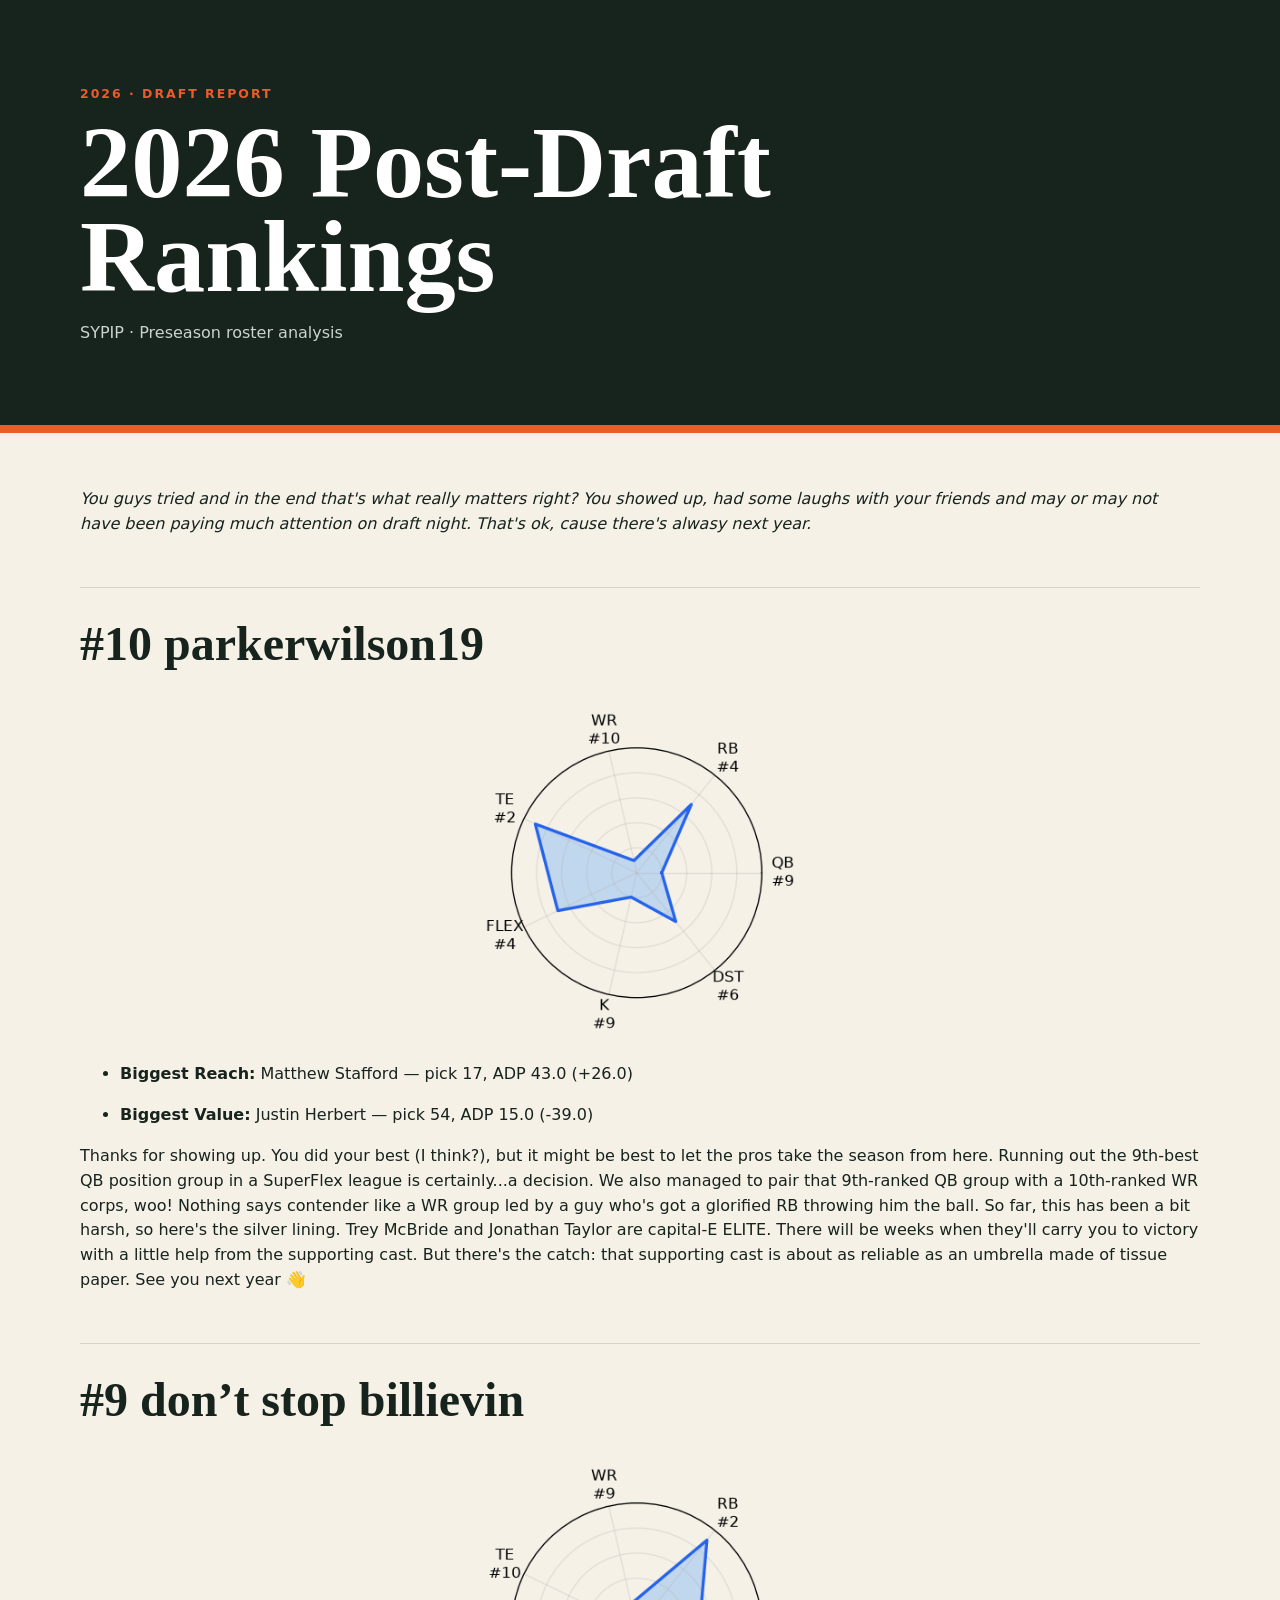
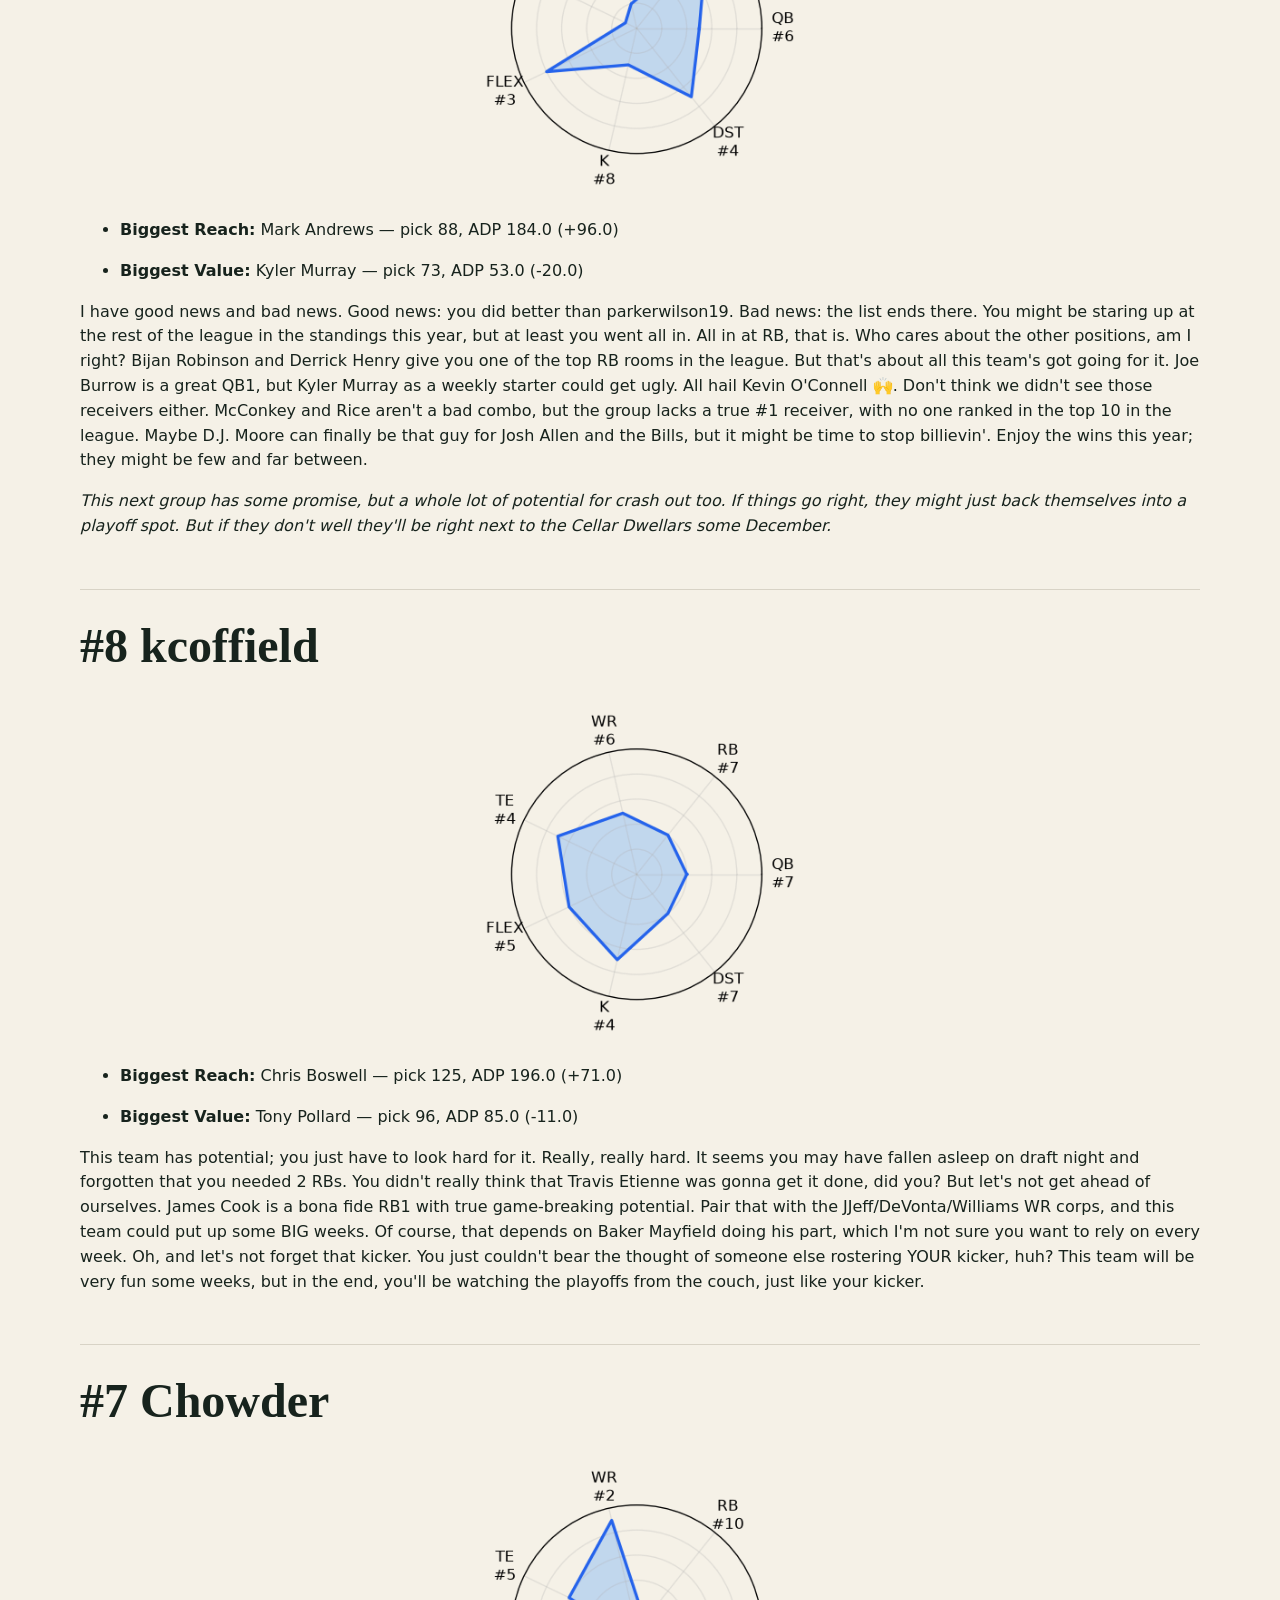
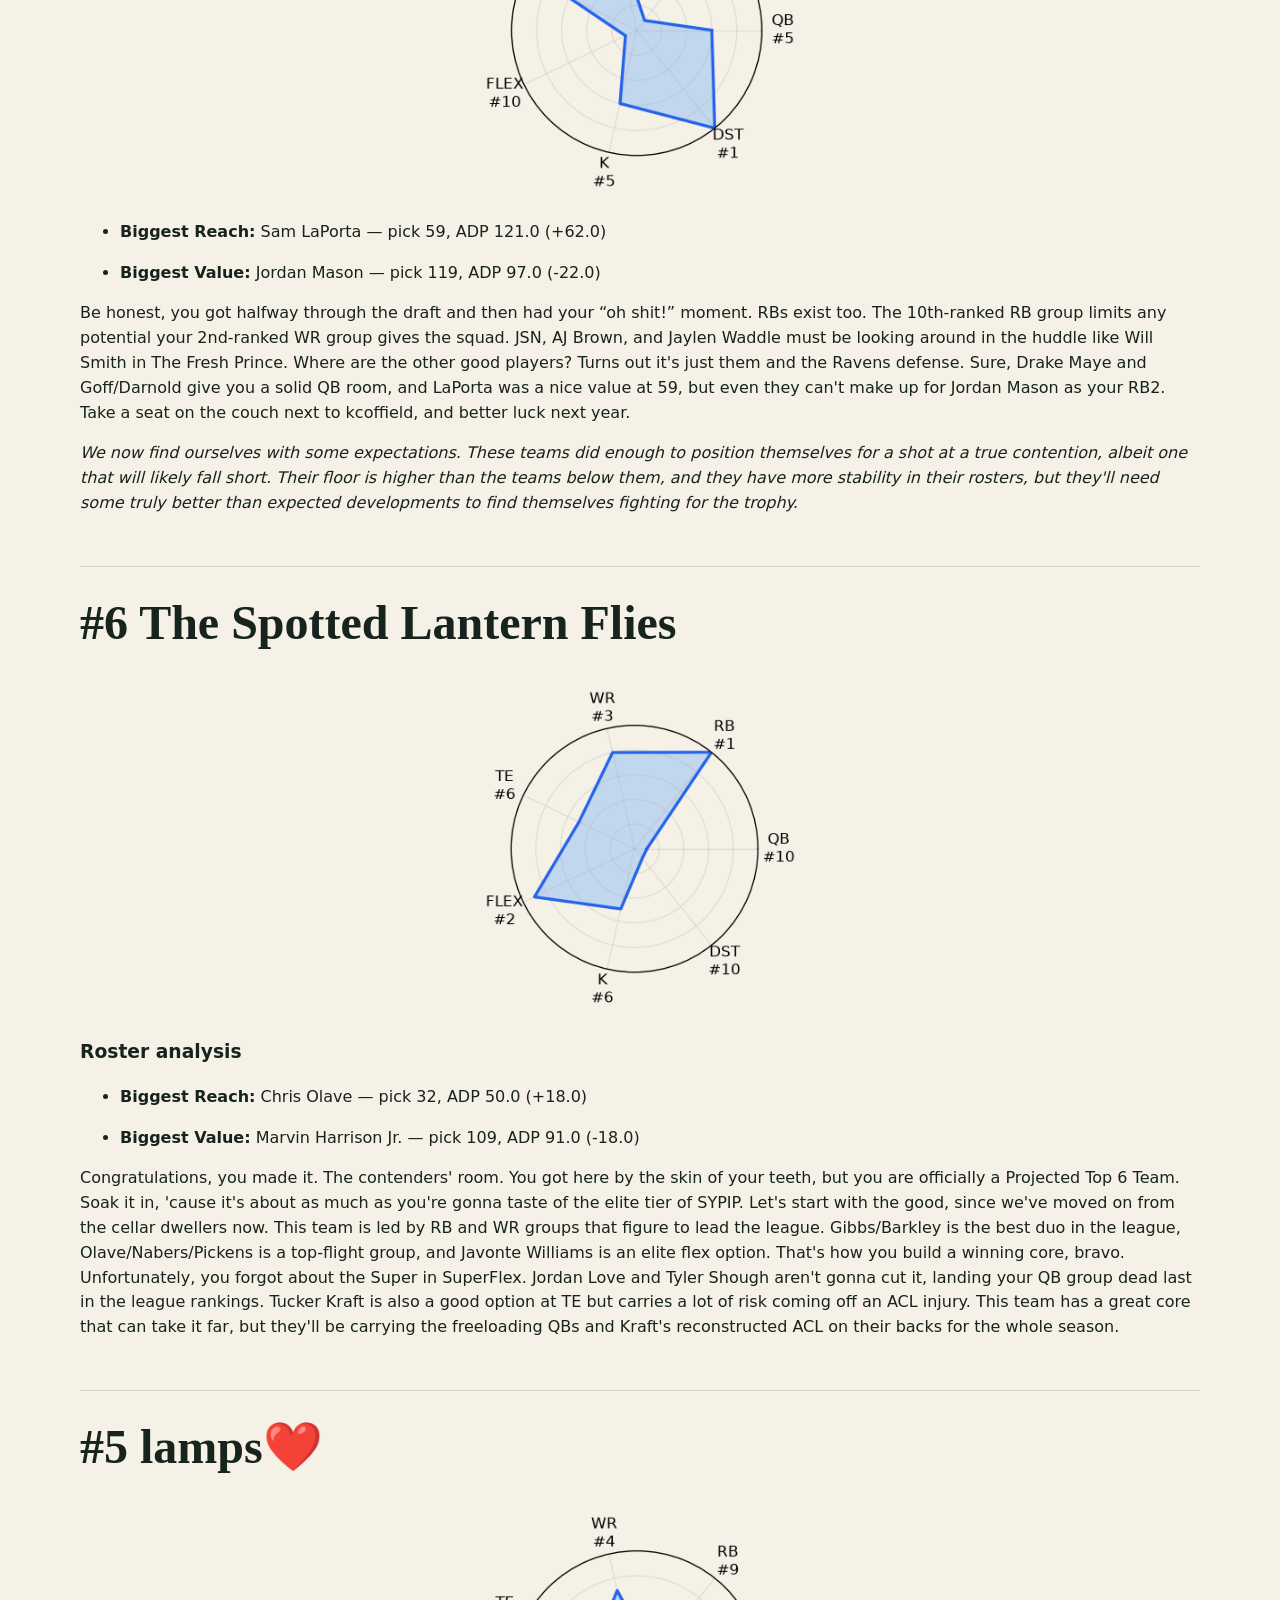
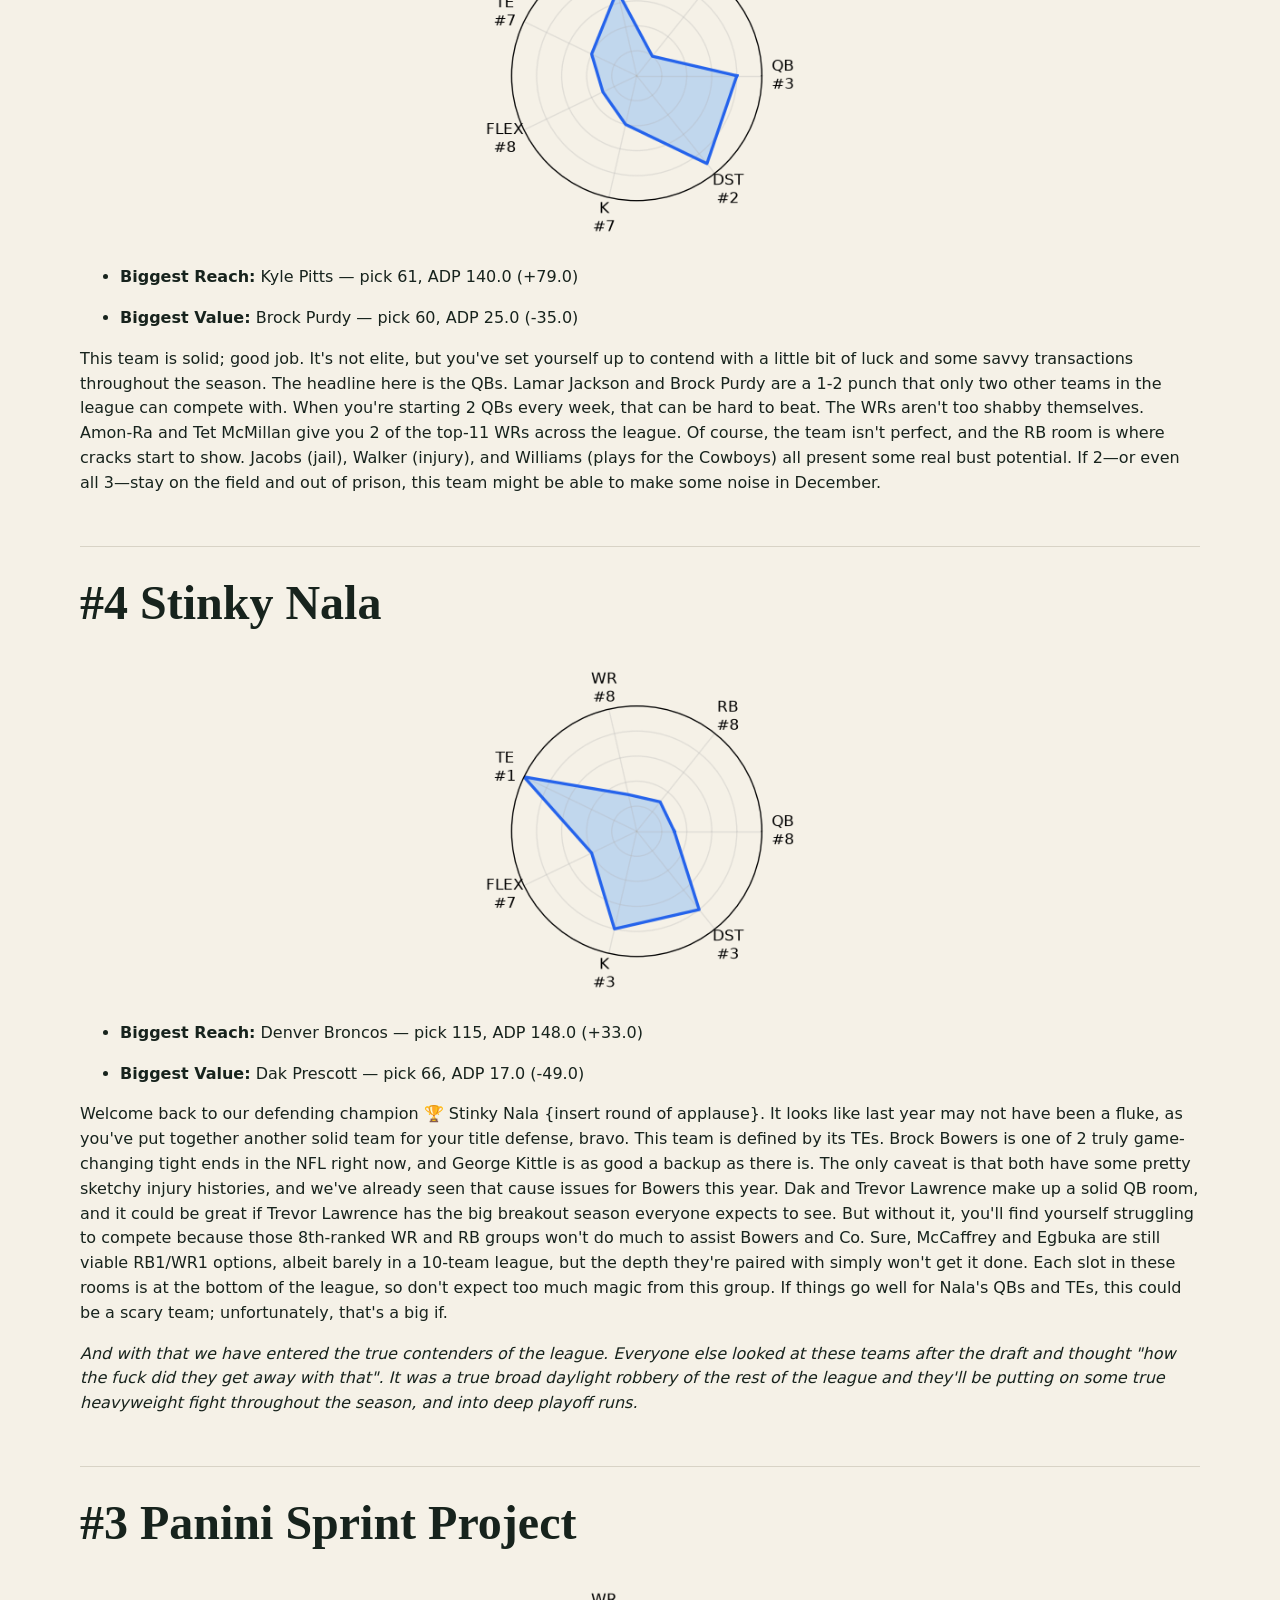
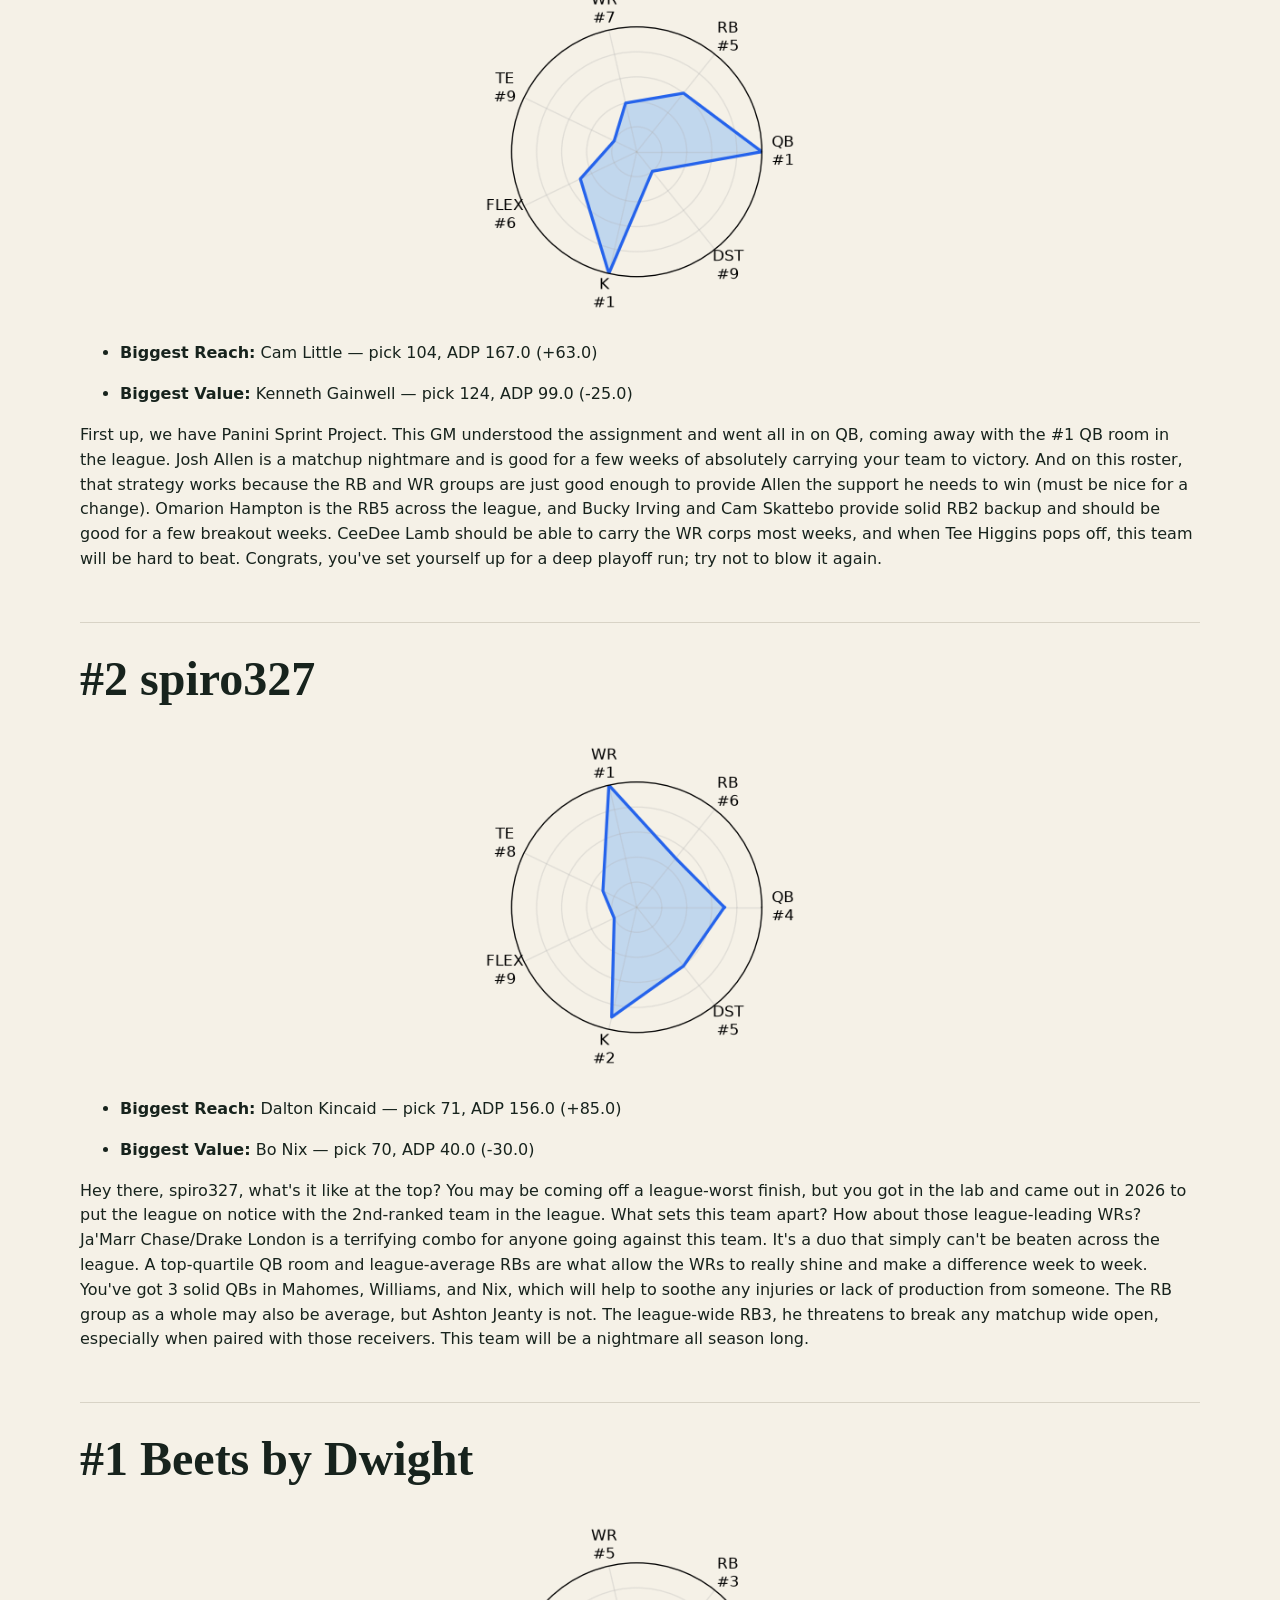
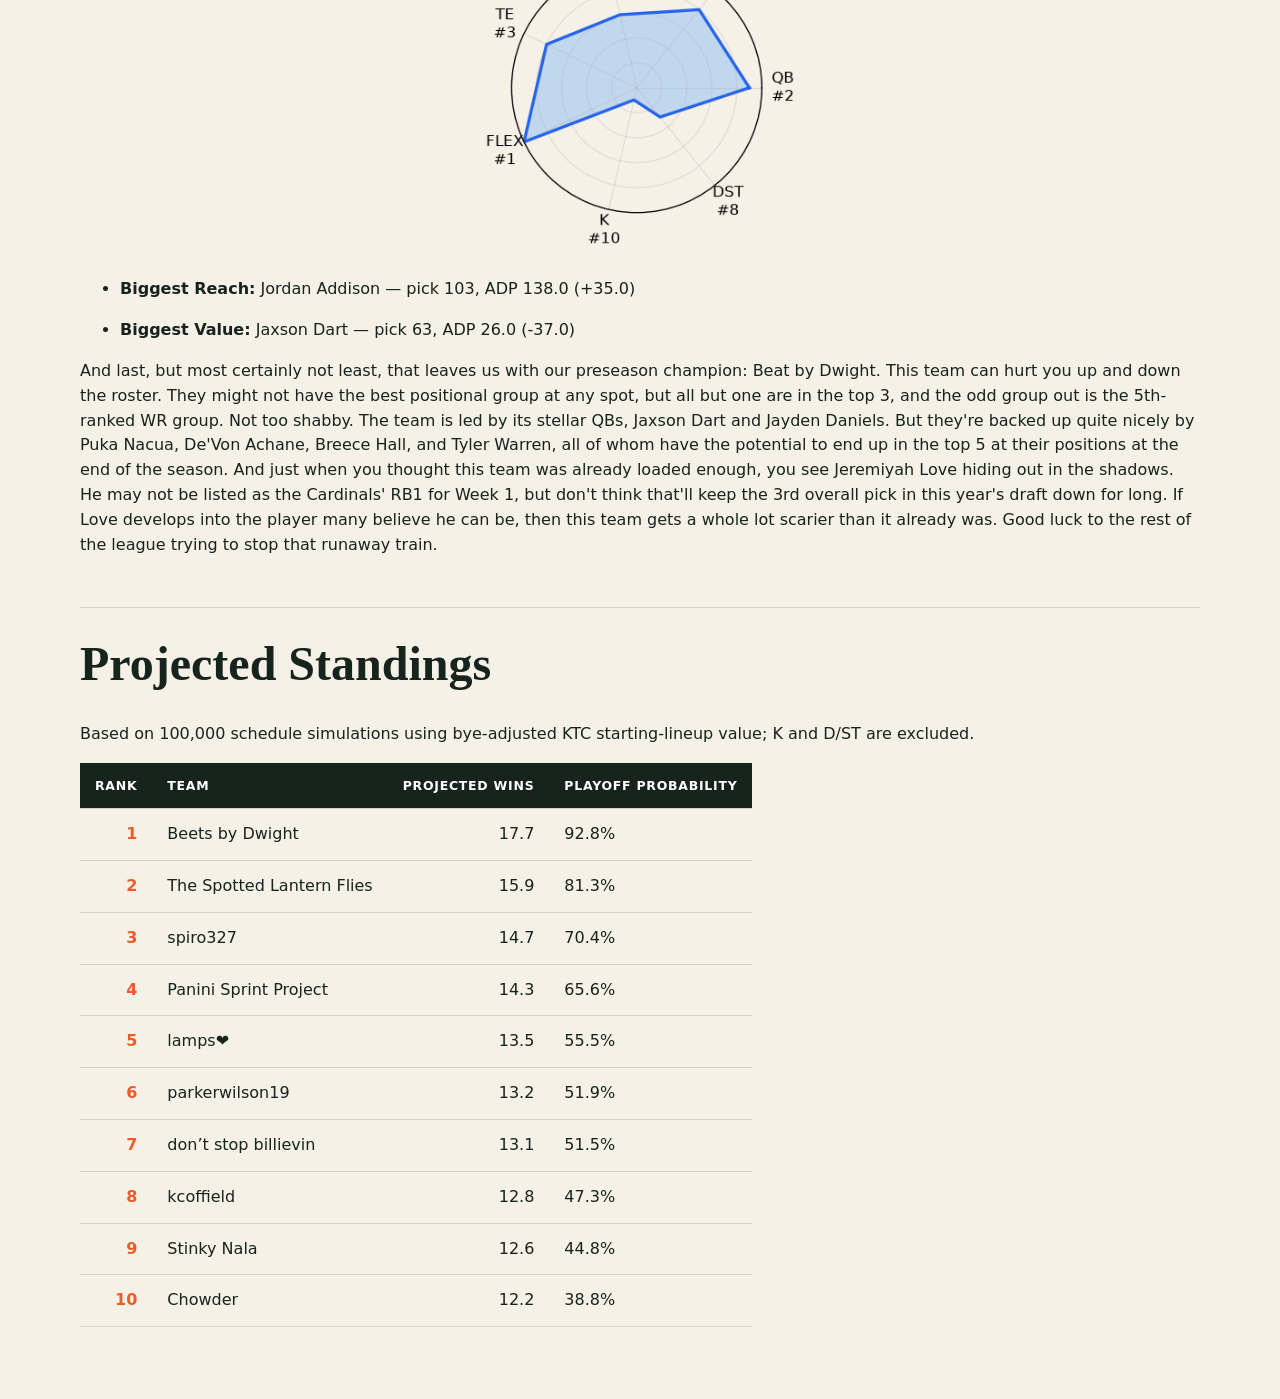
==== commit 36aee94e: "Update draft report commentary" ====
--- a/content/draft-reports/1389341850288009216/2026/post-draft/index.html
+++ b/content/draft-reports/1389341850288009216/2026/post-draft/index.html
@@ -4,236 +4,125 @@
 <title>2026 Post-Draft Rankings</title><link rel="stylesheet" href="assets/site.css"></head>
 <body><header class="hero"><div class="wrap"><p class="eyebrow">2026 · Draft report</p><h1>2026 Post-Draft Rankings</h1><p>SYPIP · Preseason roster analysis</p></div></header>
     <main class="wrap report-prose"><h1>SYPIP Post-Draft Rankings</h1>
+<h1><em>Cellar Dwellars</em></h1>
+<p><em>You guys tried and in the end that's what really matters right? You showed up, had some laughs with your friends and may or may not have been paying much attention on draft night. That's ok, cause there's alwasy next year.</em></p>
 <h2>#10 parkerwilson19</h2>
 <p><img alt="parkerwilson19 positional strength radar chart" src="team-8-radar.png" /></p>
-<h3>Roster analysis</h3>
 <ul>
-<li>
-<p><strong>Position-group rankings:</strong> QB #9, RB #4, WR #10, TE #2, FLEX #4, K #9, DST #6</p>
-</li>
 <li>
 <p><strong>Biggest Reach:</strong> Matthew Stafford — pick 17, ADP 43.0 (+26.0)</p>
 </li>
 <li>
 <p><strong>Biggest Value:</strong> Justin Herbert — pick 54, ADP 15.0 (-39.0)</p>
 </li>
-<li>
-<p><strong>Injury/suspension monitor:</strong> TreVeyon Henderson (RB): Out — Ankle; Jordyn Tyson (WR): IR — Hamstring; Zay Flowers (WR): Questionable — Undisclosed</p>
-</li>
-<li>
-<p>Trey McBride plus Jonathan Taylor is the one real wrecking ball here: ESPN has them as elite options at TE and RB, so this team can absolutely bully those slots. <sup id="fnref:team-8-1"><a class="footnote-ref" href="#fn:team-8-1">1</a></sup></p>
-</li>
-<li>But in a managed superflex lineup, a QB room ranked ninth is a draft-night felony—Stafford at pick 17 versus ADP 43 was a 26-pick reach, while Herbert falling 39 picks past ADP was the lone rescue helicopter.</li>
-<li>The WR room is a full-on youth movement without enough weekly certainty: Zay Flowers and Sutton must carry it while Tate and Tyson are talented rookies, and Tyson’s lengthy injury history makes this an especially spicy bet. <sup id="fnref:team-8-2"><a class="footnote-ref" href="#fn:team-8-2">2</a></sup></li>
-<li>Likely is nice depth behind McBride, but with only four RBs and the league’s last-ranked WR unit, this roster needs several breakouts just to stop the weekly lineup decisions from feeling like fantasy triage.</li>
 </ul>
+<p>Thanks for showing up. You did your best (I think?), but it might be best to let the pros take the season from here. Running out the 9th-best QB position group in a SuperFlex league is certainly...a decision. We also managed to pair that 9th-ranked QB group with a 10th-ranked WR corps, woo! Nothing says contender like a WR group led by a guy who's got a glorified RB throwing him the ball. So far, this has been a bit harsh, so here's the silver lining. Trey McBride and Jonathan Taylor are capital-E ELITE. There will be weeks when they'll carry you to victory with a little help from the supporting cast. But there's the catch: that supporting cast is about as reliable as an umbrella made of tissue paper. See you next year 👋</p>
 <h2>#9 don’t stop billievin</h2>
 <p><img alt="don’t stop billievin positional strength radar chart" src="team-5-radar.png" /></p>
-<h3>Roster analysis</h3>
 <ul>
-<li>
-<p><strong>Position-group rankings:</strong> QB #6, RB #2, WR #9, TE #10, FLEX #3, K #8, DST #4</p>
-</li>
 <li>
 <p><strong>Biggest Reach:</strong> Mark Andrews — pick 88, ADP 184.0 (+96.0)</p>
 </li>
 <li>
 <p><strong>Biggest Value:</strong> Kyler Murray — pick 73, ADP 53.0 (-20.0)</p>
 </li>
-<li>
-<p><strong>Injury/suspension monitor:</strong> Alec Pierce (WR): Questionable — Heel</p>
-</li>
-<li>
-<p><strong>RB2 is the one actual dragon in this dungeon:</strong> Bijan, Derrick Henry, Judkins, and Harvey give this team real weekly hammer potential; Judkins and Harvey both landed in the RB15-30 PPG range as rookies, so the depth isn’t just decorative. <sup id="fnref:team-5-1"><a class="footnote-ref" href="#fn:team-5-1">3</a></sup></p>
-</li>
-<li>Burrow plus Kyler in superflex is workable, and stealing Murray <strong>20 picks past</strong> his adjusted ADP was sharp—but Burrow’s injury history and Murray’s Minnesota QB competition make this a shakier QB room than it looks. <sup id="fnref:team-5-2"><a class="footnote-ref" href="#fn:team-5-2">4</a></sup></li>
-<li>The WR9 finish is the roster’s screaming alarm: McConkey, Rice, Moore, Pittman, and Pierce have names, but only five receivers for three WR slots leaves painfully little matchup or injury insulation in a managed lineup.</li>
-<li>Mark Andrews at pick 88 when his adjusted ADP was 184 is a <strong>96-pick catapult into the sun</strong>; with TE10 and no backup tight end, this roster paid luxury-car money for a position that still looks like a shopping cart with one bad wheel.</li>
 </ul>
+<p>I have good news and bad news. Good news: you did better than parkerwilson19. Bad news: the list ends there. You might be staring up at the rest of the league in the standings this year, but at least you went all in. All in at RB, that is. Who cares about the other positions, am I right? Bijan Robinson and Derrick Henry give you one of the top RB rooms in the league. But that's about all this team's got going for it. Joe Burrow is a great QB1, but Kyler Murray as a weekly starter could get ugly. All hail Kevin O'Connell 🙌. Don't think we didn't see those receivers either. McConkey and Rice aren't a bad combo, but the group lacks a true #1 receiver, with no one ranked in the top 10 in the league. Maybe D.J. Moore can finally be that guy for Josh Allen and the Bills, but it might be time to stop billievin'. Enjoy the wins this year; they might be few and far between.</p>
+<h1><em>Playoff Hopefuls</em></h1>
+<p><em>This next group has some promise, but a whole lot of potential for crash out too. If things go right, they might just back themselves into a playoff spot. But if they don't well they'll be right next to the Cellar Dwellars some December.</em></p>
 <h2>#8 kcoffield</h2>
 <p><img alt="kcoffield positional strength radar chart" src="team-7-radar.png" /></p>
-<h3>Roster analysis</h3>
 <ul>
-<li>
-<p><strong>Position-group rankings:</strong> QB #7, RB #7, WR #6, TE #4, FLEX #5, K #4, DST #7</p>
-</li>
 <li>
 <p><strong>Biggest Reach:</strong> Chris Boswell — pick 125, ADP 196.0 (+71.0)</p>
 </li>
 <li>
 <p><strong>Biggest Value:</strong> Tony Pollard — pick 96, ADP 85.0 (-11.0)</p>
 </li>
-<li>
-<p><strong>Injury/suspension monitor:</strong> None currently flagged by Sleeper</p>
-</li>
-<li>
-<p>Justin Jefferson, DeVonta Smith, and Jameson Williams give this roster real WR firepower, while Jalen Hurts and Colston Loveland are legitimate weekly difference-makers—notably, Loveland is FantasyPros’ consensus TE3. <sup id="fnref:team-7-1"><a class="footnote-ref" href="#fn:team-7-1">5</a></sup></p>
-</li>
-<li>But this is a managed superflex lineup with <strong>only two quarterbacks</strong>: Hurts is a stud, yet Baker Mayfield sits around QB19 in expert consensus, so one slump, injury, or bye-week headache turns the superflex into a crime scene. <sup id="fnref:team-7-2"><a class="footnote-ref" href="#fn:team-7-2">6</a></sup></li>
-<li>RB is frighteningly thin for two required starters: James Cook is an RB1-caliber hammer, but Etienne is more RB2 than savior and Pollard—despite being the best ADP value at pick 96 versus ADP 85—has been tagged as a low-ceiling flex. <sup id="fnref:team-7-3"><a class="footnote-ref" href="#fn:team-7-3">7</a></sup></li>
-<li>Spending pick 125 on Chris Boswell when his adjusted ADP was 196 is draft-night arson, and the shaky QB/RB depth means the strong TE room and seven receivers may not be enough to rescue this build.</li>
 </ul>
+<p>This team has potential; you just have to look hard for it. Really, really hard. It seems you may have fallen asleep on draft night and forgotten that you needed 2 RBs. You didn't really think that Travis Etienne was gonna get it done, did you? But let's not get ahead of ourselves. James Cook is a bona fide RB1 with true game-breaking potential. Pair that with the JJeff/DeVonta/Williams WR corps, and this team could put up some BIG weeks. Of course, that depends on Baker Mayfield doing his part, which I'm not sure you want to rely on every week. Oh, and let's not forget that kicker. You just couldn't bear the thought of someone else rostering YOUR kicker, huh? This team will be very fun some weeks, but in the end, you'll be watching the playoffs from the couch, just like your kicker.</p>
 <h2>#7 Chowder</h2>
 <p><img alt="Chowder positional strength radar chart" src="team-2-radar.png" /></p>
-<h3>Roster analysis</h3>
 <ul>
-<li>
-<p><strong>Position-group rankings:</strong> QB #5, RB #10, WR #2, TE #5, FLEX #10, K #5, DST #1</p>
-</li>
 <li>
 <p><strong>Biggest Reach:</strong> Sam LaPorta — pick 59, ADP 121.0 (+62.0)</p>
 </li>
 <li>
 <p><strong>Biggest Value:</strong> Jordan Mason — pick 119, ADP 97.0 (-22.0)</p>
 </li>
-<li>
-<p><strong>Injury/suspension monitor:</strong> Sam Darnold (QB): Out — Hip</p>
-</li>
-<li>
-<p><strong>The WR room is a full-on fireworks factory:</strong> JSN and A.J. Brown are legitimate alpha engines, with ESPN calling JSN an elite option after his monster 2025, while Brown remains a top-10-ish fantasy wideout. <sup id="fnref:team-2-1"><a class="footnote-ref" href="#fn:team-2-1">8</a></sup>  </p>
-</li>
-<li><strong>Maye gives this Superflex build real teeth</strong>—he’s FantasyPros’ QB3 and brings rushing juice—but Goff/Darnold is more reliable bulk than ceiling, so the QB depth feels good, not terrifying. <sup id="fnref:team-2-2"><a class="footnote-ref" href="#fn:team-2-2">9</a></sup>  </li>
-<li><strong>Running back is the roster’s “please don’t look behind the curtain” problem.</strong> Kyren is a sturdy RB2-type anchor, but with the RB and FLEX groups both ranked last, Chowder is one injury or Rachaad White faceplant away from starting a committee casserole. <sup id="fnref:team-2-3"><a class="footnote-ref" href="#fn:team-2-3">10</a></sup>  </li>
-<li><strong>The LaPorta pick at 59 was draft-night arson:</strong> 62 picks ahead of the supplied ADP for a second tight end in a managed lineup is rough, even if Kelce/LaPorta gives weekly TE leverage. At least Mason falling 22 picks past his adjusted ADP was a nice little coupon-clipping win.</li>
 </ul>
+<p>Be honest, you got halfway through the draft and then had your “oh shit!” moment. RBs exist too. The 10th-ranked RB group limits any potential your 2nd-ranked WR group gives the squad. JSN, AJ Brown, and Jaylen Waddle must be looking around in the huddle like Will Smith in The Fresh Prince. Where are the other good players? Turns out it's just them and the Ravens defense. Sure, Drake Maye and Goff/Darnold give you a solid QB room, and LaPorta was a nice value at 59, but even they can't make up for Jordan Mason as your RB2. Take a seat on the couch next to kcoffield, and better luck next year.</p>
+<h1><em>Championship Hopefuls</em></h1>
+<p><em>We now find ourselves with some expectations. These teams did enough to position themselves for a shot at a true contention, albeit one that will likely fall short. Their floor is higher than the teams below them, and they have more stability in their rosters, but they'll need some truly better than expected developments to find themselves fighting for the trophy.</em></p>
 <h2>#6 The Spotted Lantern Flies</h2>
 <p><img alt="The Spotted Lantern Flies positional strength radar chart" src="team-10-radar.png" /></p>
 <h3>Roster analysis</h3>
 <ul>
-<li>
-<p><strong>Position-group rankings:</strong> QB #10, RB #1, WR #3, TE #6, FLEX #2, K #6, DST #10</p>
-</li>
 <li>
 <p><strong>Biggest Reach:</strong> Chris Olave — pick 32, ADP 50.0 (+18.0)</p>
 </li>
 <li>
 <p><strong>Biggest Value:</strong> Marvin Harrison Jr. — pick 109, ADP 91.0 (-18.0)</p>
 </li>
-<li>
-<p><strong>Injury/suspension monitor:</strong> Jonathon Brooks (RB): Questionable — Undisclosed; Malik Nabers (WR): Questionable — Knee - ACL</p>
-</li>
-<li>
-<p>The RB room is a full-on cheat code: Gibbs and Barkley spearhead the No. 1 unit, with both sitting among FantasyPros’ top backs—absolute weekly lineup artillery. <sup id="fnref:team-10-1"><a class="footnote-ref" href="#fn:team-10-1">11</a></sup></p>
-</li>
-<li>WR is stacked enough to start three every week without blinking, but taking Chris Olave 18 picks ahead of his adjusted ADP was a spicy reach when Nabers, Pickens, Wilson, and Harrison already made this receiver corps a monster.</li>
-<li>Landing Marvin Harrison Jr. 18 picks after adjusted ADP is the draft-night heist that helps offset the Olave splurge, though his 2025 injuries and shaky per-route efficiency make him more volatile than the name-brand shine suggests. <sup id="fnref:team-10-2"><a class="footnote-ref" href="#fn:team-10-2">12</a></sup></li>
-<li>The QB build is where the Lantern Flies start flickering: only Love and Shough for a managed superflex lineup leaves zero safety net, and Tucker Kraft’s ACL recovery adds another “please don’t explode” variable at TE. <sup id="fnref:team-10-3"><a class="footnote-ref" href="#fn:team-10-3">13</a></sup></li>
 </ul>
+<p>Congratulations, you made it. The contenders' room. You got here by the skin of your teeth, but you are officially a Projected Top 6 Team. Soak it in, 'cause it's about as much as you're gonna taste of the elite tier of SYPIP. Let's start with the good, since we've moved on from the cellar dwellers now. This team is led by RB and WR groups that figure to lead the league. Gibbs/Barkley is the best duo in the league, Olave/Nabers/Pickens is a top-flight group, and Javonte Williams is an elite flex option. That's how you build a winning core, bravo. Unfortunately, you forgot about the Super in SuperFlex. Jordan Love and Tyler Shough aren't gonna cut it, landing your QB group dead last in the league rankings. Tucker Kraft is also a good option at TE but carries a lot of risk coming off an ACL injury. This team has a great core that can take it far, but they'll be carrying the freeloading QBs and Kraft's reconstructed ACL on their backs for the whole season.</p>
 <h2>#5 lamps❤️</h2>
 <p><img alt="lamps❤️ positional strength radar chart" src="team-9-radar.png" /></p>
-<h3>Roster analysis</h3>
 <ul>
-<li>
-<p><strong>Position-group rankings:</strong> QB #3, RB #9, WR #4, TE #7, FLEX #8, K #7, DST #2</p>
-</li>
 <li>
 <p><strong>Biggest Reach:</strong> Kyle Pitts — pick 61, ADP 140.0 (+79.0)</p>
 </li>
 <li>
 <p><strong>Biggest Value:</strong> Brock Purdy — pick 60, ADP 25.0 (-35.0)</p>
 </li>
-<li>
-<p><strong>Injury/suspension monitor:</strong> Jacory Croskey-Merritt (RB): Questionable — Undisclosed</p>
-</li>
-<li>
-<p><strong>Lamar Jackson plus Brock Purdy is superflex robbery</strong>—especially with Purdy landing 35 picks past adjusted ADP; ESPN still views him as a mid-to-back-end QB1. <sup id="fnref:team-9-1"><a class="footnote-ref" href="#fn:team-9-1">14</a></sup></p>
-</li>
-<li><strong>This WR room brings flamethrowers:</strong> Amon-Ra is elite, Tetairoa has breakout fuel, and Evans gives Purdy correlation; that WR4 finish makes perfect sense. <sup id="fnref:team-9-2"><a class="footnote-ref" href="#fn:team-9-2">15</a></sup></li>
-<li><strong>RB is the wobbly wheel:</strong> Jacobs, Walker, and Javonte can absolutely cook, but RB9/FLEX8 reflects how quickly this gets dicey behind them. <sup id="fnref:team-9-3"><a class="footnote-ref" href="#fn:team-9-3">16</a></sup></li>
-<li><strong>Kyle Pitts at pick 61 versus a 140 ADP is a draft-night cannonball through the ceiling.</strong> Ferguson softens the blow, but with only two QBs and shaky reserve backs, that reach could sting the first time injuries or byes start throwing chairs.</li>
 </ul>
+<p>This team is solid; good job. It's not elite, but you've set yourself up to contend with a little bit of luck and some savvy transactions throughout the season. The headline here is the QBs. Lamar Jackson and Brock Purdy are a 1-2 punch that only two other teams in the league can compete with. When you're starting 2 QBs every week, that can be hard to beat. The WRs aren't too shabby themselves. Amon-Ra and Tet McMillan give you 2 of the top-11 WRs across the league. Of course, the team isn't perfect, and the RB room is where cracks start to show. Jacobs (jail), Walker (injury), and Williams (plays for the Cowboys) all present some real bust potential. If 2—or even all 3—stay on the field and out of prison, this team might be able to make some noise in December.</p>
 <h2>#4 Stinky Nala</h2>
 <p><img alt="Stinky Nala positional strength radar chart" src="team-3-radar.png" /></p>
-<h3>Roster analysis</h3>
 <ul>
-<li>
-<p><strong>Position-group rankings:</strong> QB #8, RB #8, WR #8, TE #1, FLEX #7, K #3, DST #3</p>
-</li>
 <li>
 <p><strong>Biggest Reach:</strong> Denver Broncos — pick 115, ADP 148.0 (+33.0)</p>
 </li>
 <li>
 <p><strong>Biggest Value:</strong> Dak Prescott — pick 66, ADP 17.0 (-49.0)</p>
 </li>
-<li>
-<p><strong>Injury/suspension monitor:</strong> Brock Bowers (TE): Doubtful — Knee - Meniscus; George Kittle (TE): Questionable — Achilles</p>
-</li>
-<li>
-<p>This is a TE-room superweapon: Brock Bowers and George Kittle give Stinky Nala the clear positional hammer, with both sitting among FantasyPros’ top 10 tight ends. <sup id="fnref:team-3-1"><a class="footnote-ref" href="#fn:team-3-1">17</a></sup></p>
-</li>
-<li>Dak at pick 66 versus a 17.0 ADP was draft robbery, and pairing him with Trevor Lawrence gives this superflex build real weekly punch—ESPN currently slots them as QB12 and QB9, respectively. <sup id="fnref:team-3-2"><a class="footnote-ref" href="#fn:team-3-2">18</a></sup></li>
-<li>Christian McCaffrey plus Nico Collins is star-powered chaos in the best way, but CMC’s monster workload and age-30 season mean the RB room gets sweaty fast if he misses time. <sup id="fnref:team-3-3"><a class="footnote-ref" href="#fn:team-3-3">19</a></sup></li>
-<li>The ugly bit: QB/RB/WR all rank eighth, and spending pick 115 on Denver DST—33 picks ahead of ADP—while carrying two kickers is draft-night confetti where usable depth should be.</li>
 </ul>
+<p>Welcome back to our defending champion 🏆 Stinky Nala {insert round of applause}. It looks like last year may not have been a fluke, as you've put together another solid team for your title defense, bravo. This team is defined by its TEs. Brock Bowers is one of 2 truly game-changing tight ends in the NFL right now, and George Kittle is as good a backup as there is. The only caveat is that both have some pretty sketchy injury histories, and we've already seen that cause issues for Bowers this year. Dak and Trevor Lawrence make up a solid QB room, and it could be great if Trevor Lawrence has the big breakout season everyone expects to see. But without it, you'll find yourself struggling to compete because those 8th-ranked WR and RB groups won't do much to assist Bowers and Co. Sure, McCaffrey and Egbuka are still viable RB1/WR1 options, albeit barely in a 10-team league, but the depth they're paired with simply won't get it done. Each slot in these rooms is at the bottom of the league, so don't expect too much magic from this group. If things go well for Nala's QBs and TEs, this could be a scary team; unfortunately, that's a big if.</p>
+<h1><em>Contenders</em></h1>
+<p><em>And with that we have entered the true contenders of the league. Everyone else looked at these teams after the draft  and thought "how the fuck did they get away with that". It was a true broad daylight robbery of the rest of the league and they'll be putting on some true heavyweight fight throughout the season, and into deep playoff runs.</em></p>
 <h2>#3 Panini Sprint Project</h2>
 <p><img alt="Panini Sprint Project positional strength radar chart" src="team-6-radar.png" /></p>
-<h3>Roster analysis</h3>
 <ul>
-<li>
-<p><strong>Position-group rankings:</strong> QB #1, RB #5, WR #7, TE #9, FLEX #6, K #1, DST #9</p>
-</li>
 <li>
 <p><strong>Biggest Reach:</strong> Cam Little — pick 104, ADP 167.0 (+63.0)</p>
 </li>
 <li>
 <p><strong>Biggest Value:</strong> Kenneth Gainwell — pick 124, ADP 99.0 (-25.0)</p>
 </li>
-<li>
-<p><strong>Injury/suspension monitor:</strong> None currently flagged by Sleeper</p>
-</li>
-<li>
-<p><strong>Allen + Stroud is a superflex sledgehammer:</strong> Josh Allen is FantasyPros’ QB1, and even Stroud’s lower ceiling still gives this squad a real weekly QB edge. <sup id="fnref:team-6-1"><a class="footnote-ref" href="#fn:team-6-1">20</a></sup></p>
-</li>
-<li>Lamb, Higgins, and Adams make the WR room a flamethrower—three proven lineup weapons—but with only four receivers, rookie Makai Lemon is being asked to become usable depth fast. <sup id="fnref:team-6-2"><a class="footnote-ref" href="#fn:team-6-2">21</a></sup></li>
-<li>Omarion Hampton and Bucky Irving headline a lean RB build, and Hampton’s RB10 expert ranking gives this group genuine upside; still, four backs total means one injury turns the bench into a haunted house. <sup id="fnref:team-6-3"><a class="footnote-ref" href="#fn:team-6-3">22</a></sup></li>
-<li>Fannin brings legitimate breakout juice, but the TE/DST ranks reveal the soft underbelly, and spending pick 104 on Cam Little—<strong>63 picks above ADP</strong>—was a spectacularly unnecessary kicker cannonball; Kenneth Gainwell at pick 124, <strong>25 picks after ADP</strong>, was the tidy value refund. <sup id="fnref:team-6-4"><a class="footnote-ref" href="#fn:team-6-4">23</a></sup></li>
 </ul>
+<p>First up, we have Panini Sprint Project. This GM understood the assignment and went all in on QB, coming away with the #1 QB room in the league. Josh Allen is a matchup nightmare and is good for a few weeks of absolutely carrying your team to victory. And on this roster, that strategy works because the RB and WR groups are just good enough to provide Allen the support he needs to win (must be nice for a change). Omarion Hampton is the RB5 across the league, and Bucky Irving and Cam Skattebo provide solid RB2 backup and should be good for a few breakout weeks. CeeDee Lamb should be able to carry the WR corps most weeks, and when Tee Higgins pops off, this team will be hard to beat. Congrats, you've set yourself up for a deep playoff run; try not to blow it again.</p>
 <h2>#2 spiro327</h2>
 <p><img alt="spiro327 positional strength radar chart" src="team-4-radar.png" /></p>
-<h3>Roster analysis</h3>
 <ul>
-<li>
-<p><strong>Position-group rankings:</strong> QB #4, RB #6, WR #1, TE #8, FLEX #9, K #2, DST #5</p>
-</li>
 <li>
 <p><strong>Biggest Reach:</strong> Dalton Kincaid — pick 71, ADP 156.0 (+85.0)</p>
 </li>
 <li>
 <p><strong>Biggest Value:</strong> Bo Nix — pick 70, ADP 40.0 (-30.0)</p>
 </li>
-<li>
-<p><strong>Injury/suspension monitor:</strong> Patrick Mahomes (QB): Questionable — Knee - ACL; Jakobi Meyers (WR): Questionable — Hand</p>
-</li>
-<li>
-<p>Ja’Marr Chase and Drake London give this WR room absolute final-boss energy, with Meyers, Downs, and Reed making the three-WR setup a weekly matchup nightmare. <sup id="fnref:team-4-1"><a class="footnote-ref" href="#fn:team-4-1">24</a></sup></p>
-</li>
-<li>In superflex, Mahomes-Caleb Williams-Bo Nix is a ruthless QB hoard; snagging Nix 30 picks past his adjusted ADP was a proper draft-day heist, and all three bring legitimate weekly-starting utility. <sup id="fnref:team-4-2"><a class="footnote-ref" href="#fn:team-4-2">25</a></sup></li>
-<li>Jeanty is the RB engine here, while Swift and Hubbard provide usable managed-lineup depth—but the thin fourth-back spot is shaky, since rookie Jonah Coleman joins a crowded Denver room. <sup id="fnref:team-4-3"><a class="footnote-ref" href="#fn:team-4-3">26</a></sup></li>
-<li>The one “what were we cooking?” moment is Kincaid at pick 71, a massive 85-pick ADP reach; Goedert is a fine fallback, but this TE duo needs Kincaid to beat recent durability and target-volume concerns. <sup id="fnref:team-4-4"><a class="footnote-ref" href="#fn:team-4-4">27</a></sup></li>
 </ul>
+<p>Hey there, spiro327, what's it like at the top? You may be coming off a league-worst finish, but you got in the lab and came out in 2026 to put the league on notice with the 2nd-ranked team in the league. What sets this team apart? How about those league-leading WRs? Ja'Marr Chase/Drake London is a terrifying combo for anyone going against this team. It's a duo that simply can't be beaten across the league. A top-quartile QB room and league-average RBs are what allow the WRs to really shine and make a difference week to week. You've got 3 solid QBs in Mahomes, Williams, and Nix, which will help to soothe any injuries or lack of production from someone. The RB group as a whole may also be average, but Ashton Jeanty is not. The league-wide RB3, he threatens to break any matchup wide open, especially when paired with those receivers. This team will be a nightmare all season long.</p>
 <h2>#1 Beets by Dwight</h2>
 <p><img alt="Beets by Dwight positional strength radar chart" src="team-1-radar.png" /></p>
-<h3>Roster analysis</h3>
 <ul>
-<li>
-<p><strong>Position-group rankings:</strong> QB #2, RB #3, WR #5, TE #3, FLEX #1, K #10, DST #8</p>
-</li>
 <li>
 <p><strong>Biggest Reach:</strong> Jordan Addison — pick 103, ADP 138.0 (+35.0)</p>
 </li>
 <li>
 <p><strong>Biggest Value:</strong> Jaxson Dart — pick 63, ADP 26.0 (-37.0)</p>
 </li>
-<li>
-<p><strong>Injury/suspension monitor:</strong> Rome Odunze (WR): Questionable — Leg; Jeremiyah Love (RB): Questionable — Ankle</p>
-</li>
-<li>
-<p>This roster is a superflex dragon hoard: Jayden Daniels supplies nuclear rushing upside, while Jaxson Dart at pick 63 versus a 26.0 ADP is the kind of QB value that makes the rest of the league check for collusion. <sup id="fnref:team-1-1"><a class="footnote-ref" href="#fn:team-1-1">28</a></sup></p>
-</li>
-<li>Puka Nacua, De’Von Achane, and Breece Hall give this lineup weekly cheat-code potential, and Tyler Warren is a legitimate high-end TE swing rather than a desperate dart throw. <sup id="fnref:team-1-2"><a class="footnote-ref" href="#fn:team-1-2">29</a></sup></li>
-<li>The receiver room has absurd usable depth—Odunze, Addison, Worthy, Godwin, Watson, Johnston—but Addison at pick 103 was a 35-pick ADP reach, so that selection was a little “drafting from inside a volcano.” Worthy also remains more breakout bet than bankable floor after a disappointing 2025. <sup id="fnref:team-1-3"><a class="footnote-ref" href="#fn:team-1-3">30</a></sup></li>
-<li>Only two QBs and four RBs is the one real banana peel in a managed superflex league: if Dart stumbles or the injury goblin visits the RB room, the bench gets thin fast. Still, the QB2/RB3/TE3 foundation and top-ranked FLEX firepower make Beets by Dwight the roster everyone else should be trying to mug in the playoffs.</li>
 </ul>
+<p>And last, but most certainly not least, that leaves us with our preseason champion: Beat by Dwight. This team can hurt you up and down the roster. They might not have the best positional group at any spot, but all but one are in the top 3, and the odd group out is the 5th-ranked WR group. Not too shabby. The team is led by its stellar QBs, Jaxson Dart and Jayden Daniels. But they're backed up quite nicely by Puka Nacua, De'Von Achane, Breece Hall, and Tyler Warren, all of whom have the potential to end up in the top 5 at their positions at the end of the season. And just when you thought this team was already loaded enough, you see Jeremiyah Love hiding out in the shadows. He may not be listed as the Cardinals' RB1 for Week 1, but don't think that'll keep the 3rd overall pick in this year's draft down for long. If Love develops into the player many believe he can be, then this team gets a whole lot scarier than it already was. Good luck to the rest of the league trying to stop that runaway train.</p>
 <h2>Projected Standings</h2>
 <p>Based on 100,000 schedule simulations using bye-adjusted KTC starting-lineup value; K and D/ST are excluded.</p>
 <table class="rankings-table">
@@ -307,99 +196,4 @@
 <td style="text-align: left;">38.8%</td>
 </tr>
 </tbody>
-</table>
-<div class="footnote">
-<hr />
-<ol>
-<li id="fn:team-8-1">
-<p><a href="https://www.espn.com/fantasy/football/story/_/id/47539664/2026-fantasy-football-rankings-flex-superflex-ppr-eric-karabell?utm_source=openai">Eric Karabell's 2026 fantasy football flex and superflex rankings - ESPN</a>&#160;<a class="footnote-backref" href="#fnref:team-8-1" title="Jump back to footnote 1 in the text">&#8617;</a></p>
-</li>
-<li id="fn:team-8-2">
-<p><a href="https://www.nfl.com/news/nfl-offensive-rookies-best-and-worst-case-for-17-players-in-2026?utm_source=openai">NFL offensive rookies: Best and worst case for 17 players in 2026 | Latest NFL News, Analysis &amp; Updates | NFL.com</a>&#160;<a class="footnote-backref" href="#fnref:team-8-2" title="Jump back to footnote 2 in the text">&#8617;</a></p>
-</li>
-<li id="fn:team-5-1">
-<p><a href="https://www.espn.com/fantasy/football/story/_/id/47527709/fantasy-football-players-watch-2026-draft-strategy-rookies?utm_source=openai">Fantasy football: Why fit matters, rookies disappoint, plus three to watch in 2026 - ESPN</a>&#160;<a class="footnote-backref" href="#fnref:team-5-1" title="Jump back to footnote 3 in the text">&#8617;</a></p>
-</li>
-<li id="fn:team-5-2">
-<p><a href="https://www.espn.com/fantasy/football/story/_/id/48347911/2026-fantasy-football-rankings-qb-profiles?utm_source=openai">2026 fantasy football rankings: Profiling the top 35 QBs - ESPN</a>&#160;<a class="footnote-backref" href="#fnref:team-5-2" title="Jump back to footnote 4 in the text">&#8617;</a></p>
-</li>
-<li id="fn:team-7-1">
-<p><a href="https://www.fantasypros.com/nfl/rankings/ppr-cheatsheets.php?utm_source=openai">2026 Fantasy Football PPR Rankings, PPR Cheat Sheets, PPR Draft / Draft Rankings | FantasyPros</a>&#160;<a class="footnote-backref" href="#fnref:team-7-1" title="Jump back to footnote 5 in the text">&#8617;</a></p>
-</li>
-<li id="fn:team-7-2">
-<p><a href="https://www.fantasypros.com/nfl/cheatsheets/?utm_source=openai">2026 Fantasy Football Cheat Sheet | Positional Rankings | FantasyPros</a>&#160;<a class="footnote-backref" href="#fnref:team-7-2" title="Jump back to footnote 6 in the text">&#8617;</a></p>
-</li>
-<li id="fn:team-7-3">
-<p><a href="https://www.espn.com/fantasy/football/story/_/id/48348941/2026-fantasy-football-rankings-rb-profiles?utm_source=openai">2026 fantasy football rankings: Profiling the top 45 RBs - ESPN</a>&#160;<a class="footnote-backref" href="#fnref:team-7-3" title="Jump back to footnote 7 in the text">&#8617;</a></p>
-</li>
-<li id="fn:team-2-1">
-<p><a href="https://www.espn.com/fantasy/football/story/_/id/48385938/2026-fantasy-football-rankings-wr-profiles?utm_source=openai">2026 fantasy football rankings: Profiling more than 60 wide receivers - ESPN</a>&#160;<a class="footnote-backref" href="#fnref:team-2-1" title="Jump back to footnote 8 in the text">&#8617;</a></p>
-</li>
-<li id="fn:team-2-2">
-<p><a href="https://www.fantasypros.com/nfl/players/drake-maye.php?utm_source=openai">Drake Maye Fantasy Football News, Rankings, Projections | New England Patriots | FantasyPros</a>&#160;<a class="footnote-backref" href="#fnref:team-2-2" title="Jump back to footnote 9 in the text">&#8617;</a></p>
-</li>
-<li id="fn:team-2-3">
-<p><a href="https://www.espn.com/fantasy/football/story/_/id/48348941/2026-fantasy-football-rankings-rb-profiles?utm_source=openai">2026 fantasy football rankings: Profiling the top 45 RBs - ESPN</a>&#160;<a class="footnote-backref" href="#fnref:team-2-3" title="Jump back to footnote 10 in the text">&#8617;</a></p>
-</li>
-<li id="fn:team-10-1">
-<p><a href="https://www.fantasypros.com/nfl/cheatsheets/?utm_source=openai">2026 Fantasy Football Cheat Sheet | Positional Rankings | FantasyPros</a>&#160;<a class="footnote-backref" href="#fnref:team-10-1" title="Jump back to footnote 11 in the text">&#8617;</a></p>
-</li>
-<li id="fn:team-10-2">
-<p><a href="https://www.fantasypros.com/nfl/players/marvin-harrison-jr.php?utm_source=openai">Marvin Harrison Jr. Fantasy Football News, Rankings, Projections | Arizona Cardinals | FantasyPros</a>&#160;<a class="footnote-backref" href="#fnref:team-10-2" title="Jump back to footnote 12 in the text">&#8617;</a></p>
-</li>
-<li id="fn:team-10-3">
-<p><a href="https://www.nfl.com/players/tyler-shough/?utm_source=openai">Tyler Shough Stats, News and Video - QB | NFL.com</a>&#160;<a class="footnote-backref" href="#fnref:team-10-3" title="Jump back to footnote 13 in the text">&#8617;</a></p>
-</li>
-<li id="fn:team-9-1">
-<p><a href="https://www.espn.com/fantasy/football/story/_/id/48347911/2026-fantasy-football-rankings-qb-profiles?utm_source=openai">2026 fantasy football rankings: Profiling the top 35 QBs - ESPN</a>&#160;<a class="footnote-backref" href="#fnref:team-9-1" title="Jump back to footnote 14 in the text">&#8617;</a></p>
-</li>
-<li id="fn:team-9-2">
-<p><a href="https://www.espn.com/fantasy/football/story/_/id/48385938/2026-fantasy-football-rankings-wr-profiles?utm_source=openai">2026 fantasy football rankings: Profiling more than 60 wide receivers - ESPN</a>&#160;<a class="footnote-backref" href="#fnref:team-9-2" title="Jump back to footnote 15 in the text">&#8617;</a></p>
-</li>
-<li id="fn:team-9-3">
-<p><a href="https://www.espn.com/fantasy/football/story/_/id/48348941/2026-fantasy-football-rankings-rb-profiles?utm_source=openai">2026 fantasy football rankings: Profiling the top 45 RBs - ESPN</a>&#160;<a class="footnote-backref" href="#fnref:team-9-3" title="Jump back to footnote 16 in the text">&#8617;</a></p>
-</li>
-<li id="fn:team-3-1">
-<p><a href="https://www.fantasypros.com/nfl/cheatsheets/index.php?week=draft&amp;utm_source=openai">2026 Fantasy Football Cheat Sheet | Positional Rankings | FantasyPros</a>&#160;<a class="footnote-backref" href="#fnref:team-3-1" title="Jump back to footnote 17 in the text">&#8617;</a></p>
-</li>
-<li id="fn:team-3-2">
-<p><a href="https://www.espn.com/fantasy/football/story/_/id/47513496/2026-fantasy-football-rankings-ppr-mike-clay?utm_source=openai">Mike Clay's early 2026 fantasy football PPR rankings - ESPN</a>&#160;<a class="footnote-backref" href="#fnref:team-3-2" title="Jump back to footnote 18 in the text">&#8617;</a></p>
-</li>
-<li id="fn:team-3-3">
-<p><a href="https://www.espn.com/fantasy/football/story/_/id/48348941/2026-fantasy-football-rankings-rb-profiles?utm_source=openai">2026 fantasy football rankings: Profiling the top 45 RBs - ESPN</a>&#160;<a class="footnote-backref" href="#fnref:team-3-3" title="Jump back to footnote 19 in the text">&#8617;</a></p>
-</li>
-<li id="fn:team-6-1">
-<p><a href="https://www.fantasypros.com/nfl/cheatsheets/?utm_source=openai">2026 Fantasy Football Cheat Sheet | Positional Rankings | FantasyPros</a>&#160;<a class="footnote-backref" href="#fnref:team-6-1" title="Jump back to footnote 20 in the text">&#8617;</a></p>
-</li>
-<li id="fn:team-6-2">
-<p><a href="https://www.espn.com/fantasy/football/story/_/id/47513496/2026-fantasy-football-rankings-ppr-mike-clay?utm_source=openai">Mike Clay's early 2026 fantasy football PPR rankings - ESPN</a>&#160;<a class="footnote-backref" href="#fnref:team-6-2" title="Jump back to footnote 21 in the text">&#8617;</a></p>
-</li>
-<li id="fn:team-6-3">
-<p><a href="https://www.fantasypros.com/nfl/players/omarion-hampton.php?utm_source=openai">Omarion Hampton Fantasy Football News, Rankings, Projections | Los Angeles Chargers | FantasyPros</a>&#160;<a class="footnote-backref" href="#fnref:team-6-3" title="Jump back to footnote 22 in the text">&#8617;</a></p>
-</li>
-<li id="fn:team-6-4">
-<p><a href="https://www.fantasypros.com/nfl/players/harold-fannin-jr.php?utm_source=openai">Harold Fannin Jr. Fantasy Football News, Rankings, Projections | Cleveland Browns | FantasyPros</a>&#160;<a class="footnote-backref" href="#fnref:team-6-4" title="Jump back to footnote 23 in the text">&#8617;</a></p>
-</li>
-<li id="fn:team-4-1">
-<p><a href="https://www.fantasypros.com/nfl/cheatsheets/top-players.php?utm_source=openai">2026 Fantasy Football Cheat Sheet | Overall Rankings | FantasyPros</a>&#160;<a class="footnote-backref" href="#fnref:team-4-1" title="Jump back to footnote 24 in the text">&#8617;</a></p>
-</li>
-<li id="fn:team-4-2">
-<p><a href="https://www.fantasypros.com/nfl/rankings/qb-cheatsheets.php?print=true&amp;utm_source=openai">2026 Quarterback Fantasy Football Rankings, QB Cheat Sheets, Draft Rankings | FantasyPros</a>&#160;<a class="footnote-backref" href="#fnref:team-4-2" title="Jump back to footnote 25 in the text">&#8617;</a></p>
-</li>
-<li id="fn:team-4-3">
-<p><a href="https://www.nfl.com/news/raiders-rb-ashton-jeanty-eyeing-big-jump-after-rookie-year-struggles?utm_source=openai">Raiders RB Ashton Jeanty eyeing 'big jump' after rookie year struggles | Latest NFL News, Analysis &amp; Updates | NFL.com</a>&#160;<a class="footnote-backref" href="#fnref:team-4-3" title="Jump back to footnote 26 in the text">&#8617;</a></p>
-</li>
-<li id="fn:team-4-4">
-<p><a href="https://www.cbssports.com/fantasy/football/news/2026-outlook-dalton-kincaid/?utm_source=openai">2026 Outlook: Dalton Kincaid - CBS Sports</a>&#160;<a class="footnote-backref" href="#fnref:team-4-4" title="Jump back to footnote 27 in the text">&#8617;</a></p>
-</li>
-<li id="fn:team-1-1">
-<p><a href="https://www.espn.com/fantasy/football/story/_/id/48347911/2026-fantasy-football-rankings-qb-profiles?utm_source=openai">2026 fantasy football rankings: Profiling the top 35 QBs - ESPN</a>&#160;<a class="footnote-backref" href="#fnref:team-1-1" title="Jump back to footnote 28 in the text">&#8617;</a></p>
-</li>
-<li id="fn:team-1-2">
-<p><a href="https://www.fantasypros.com/nfl/cheatsheets/top-players.php?utm_source=openai">2026 Fantasy Football Cheat Sheet | Overall Rankings | FantasyPros</a>&#160;<a class="footnote-backref" href="#fnref:team-1-2" title="Jump back to footnote 29 in the text">&#8617;</a></p>
-</li>
-<li id="fn:team-1-3">
-<p><a href="https://www.cbssports.com/nfl/players/26730787/xavier-worthy/fantasy/?utm_source=openai">Xavier Worthy, Kansas City Chiefs, WR - Fantasy Football News, Stats - CBS Sports</a>&#160;<a class="footnote-backref" href="#fnref:team-1-3" title="Jump back to footnote 30 in the text">&#8617;</a></p>
-</li>
-</ol>
-</div></main></body></html>+</table></main></body></html>
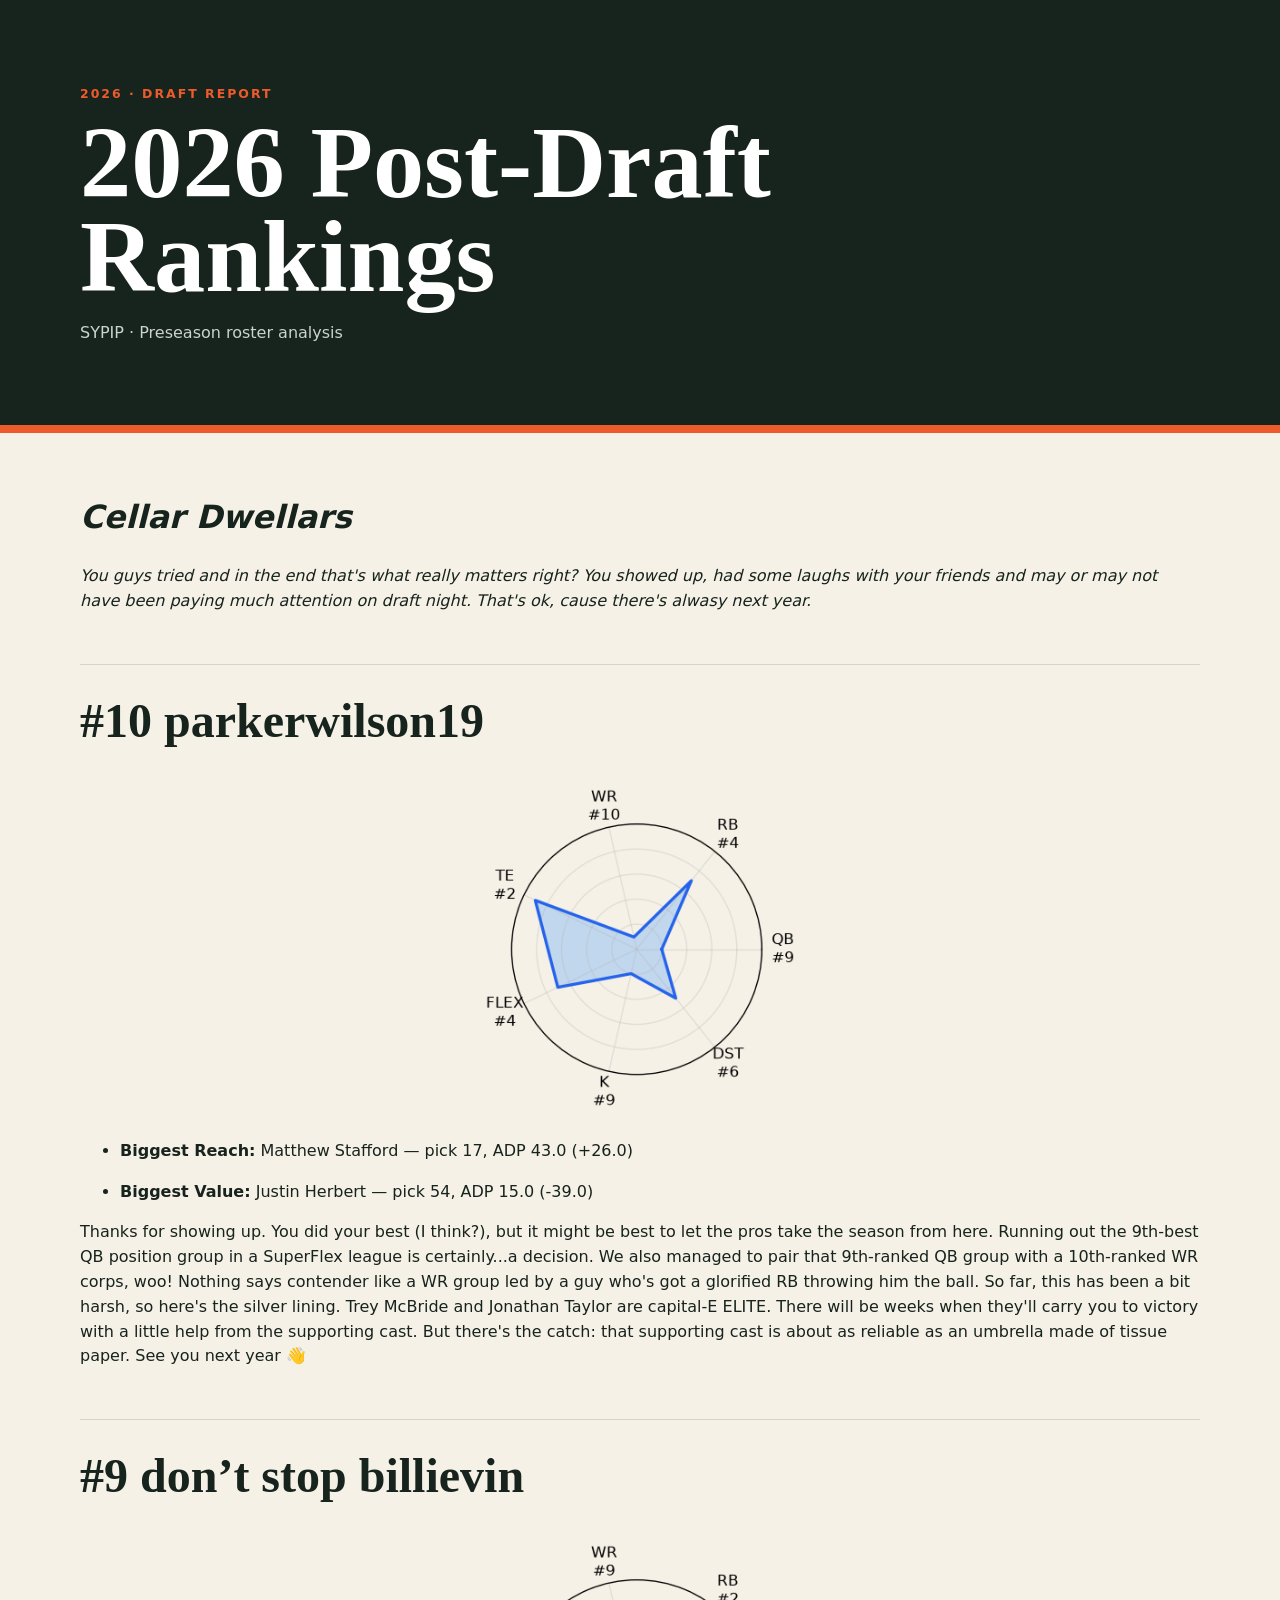
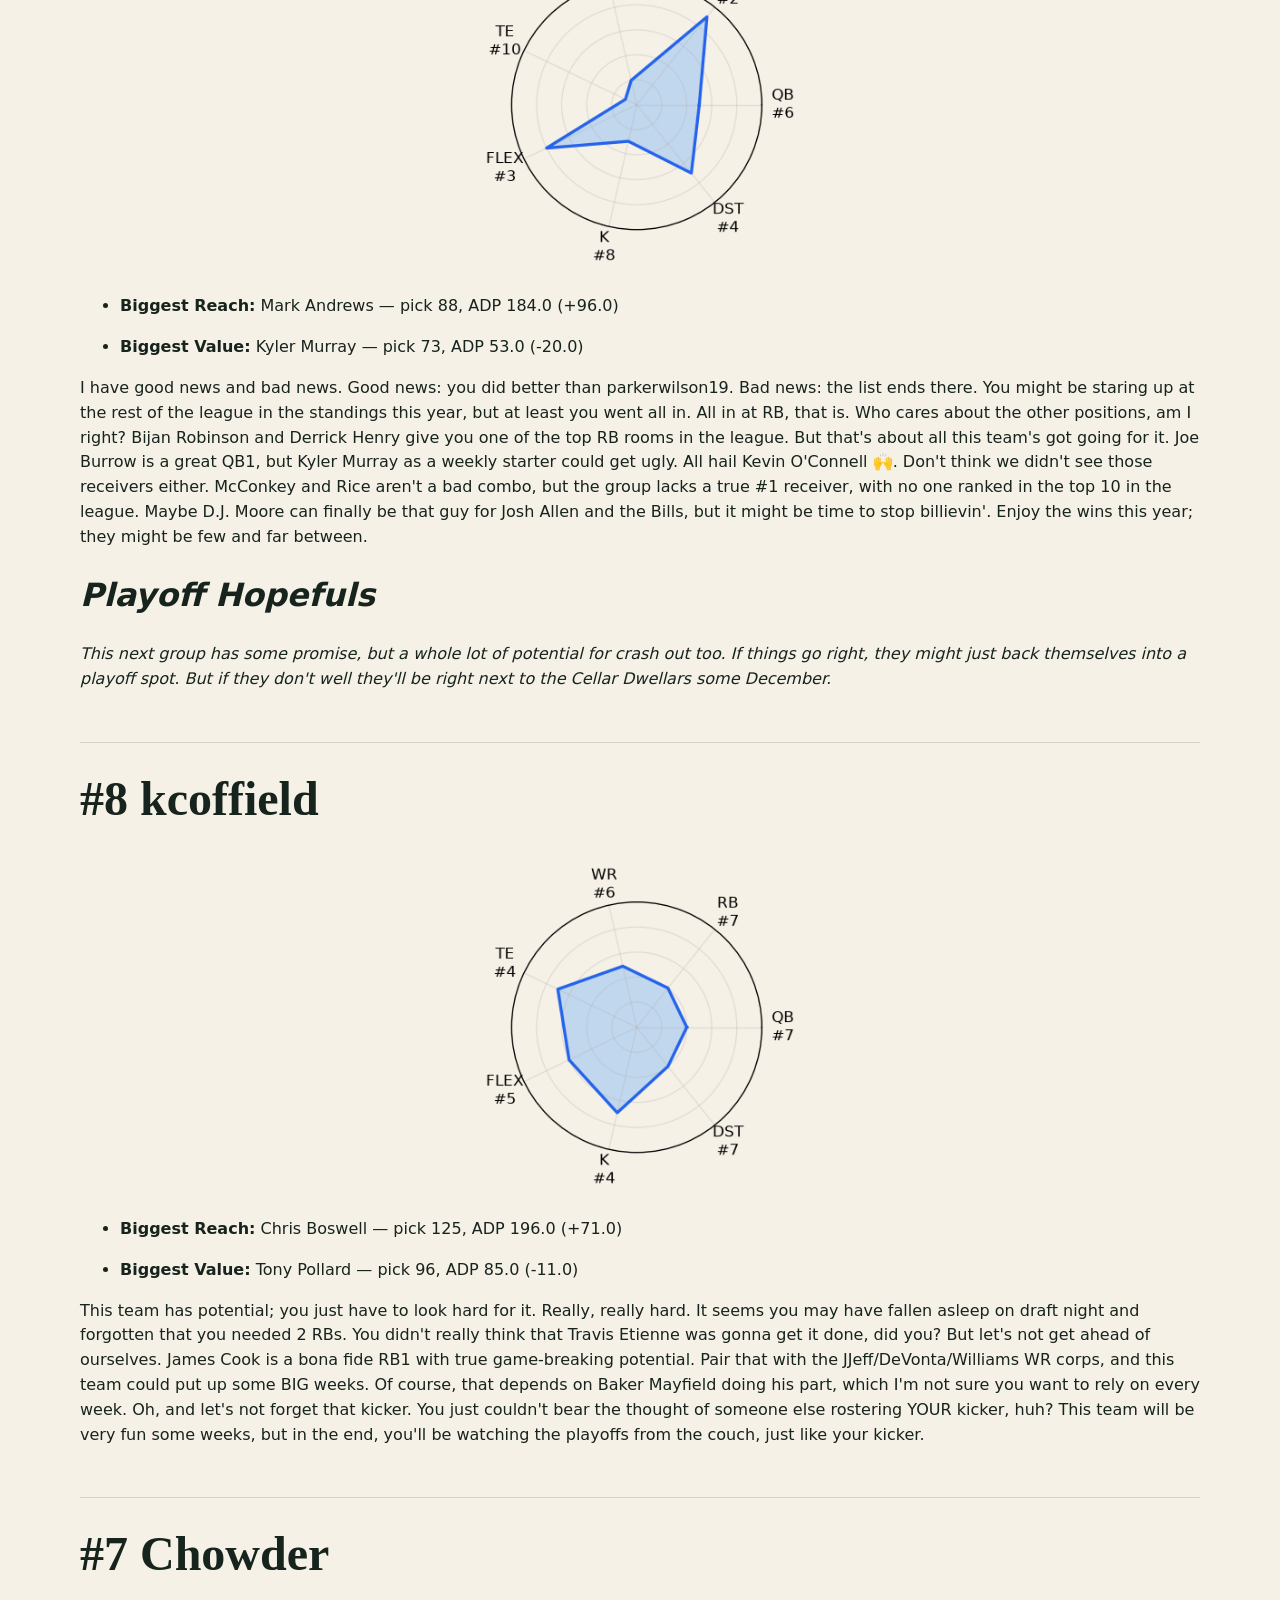
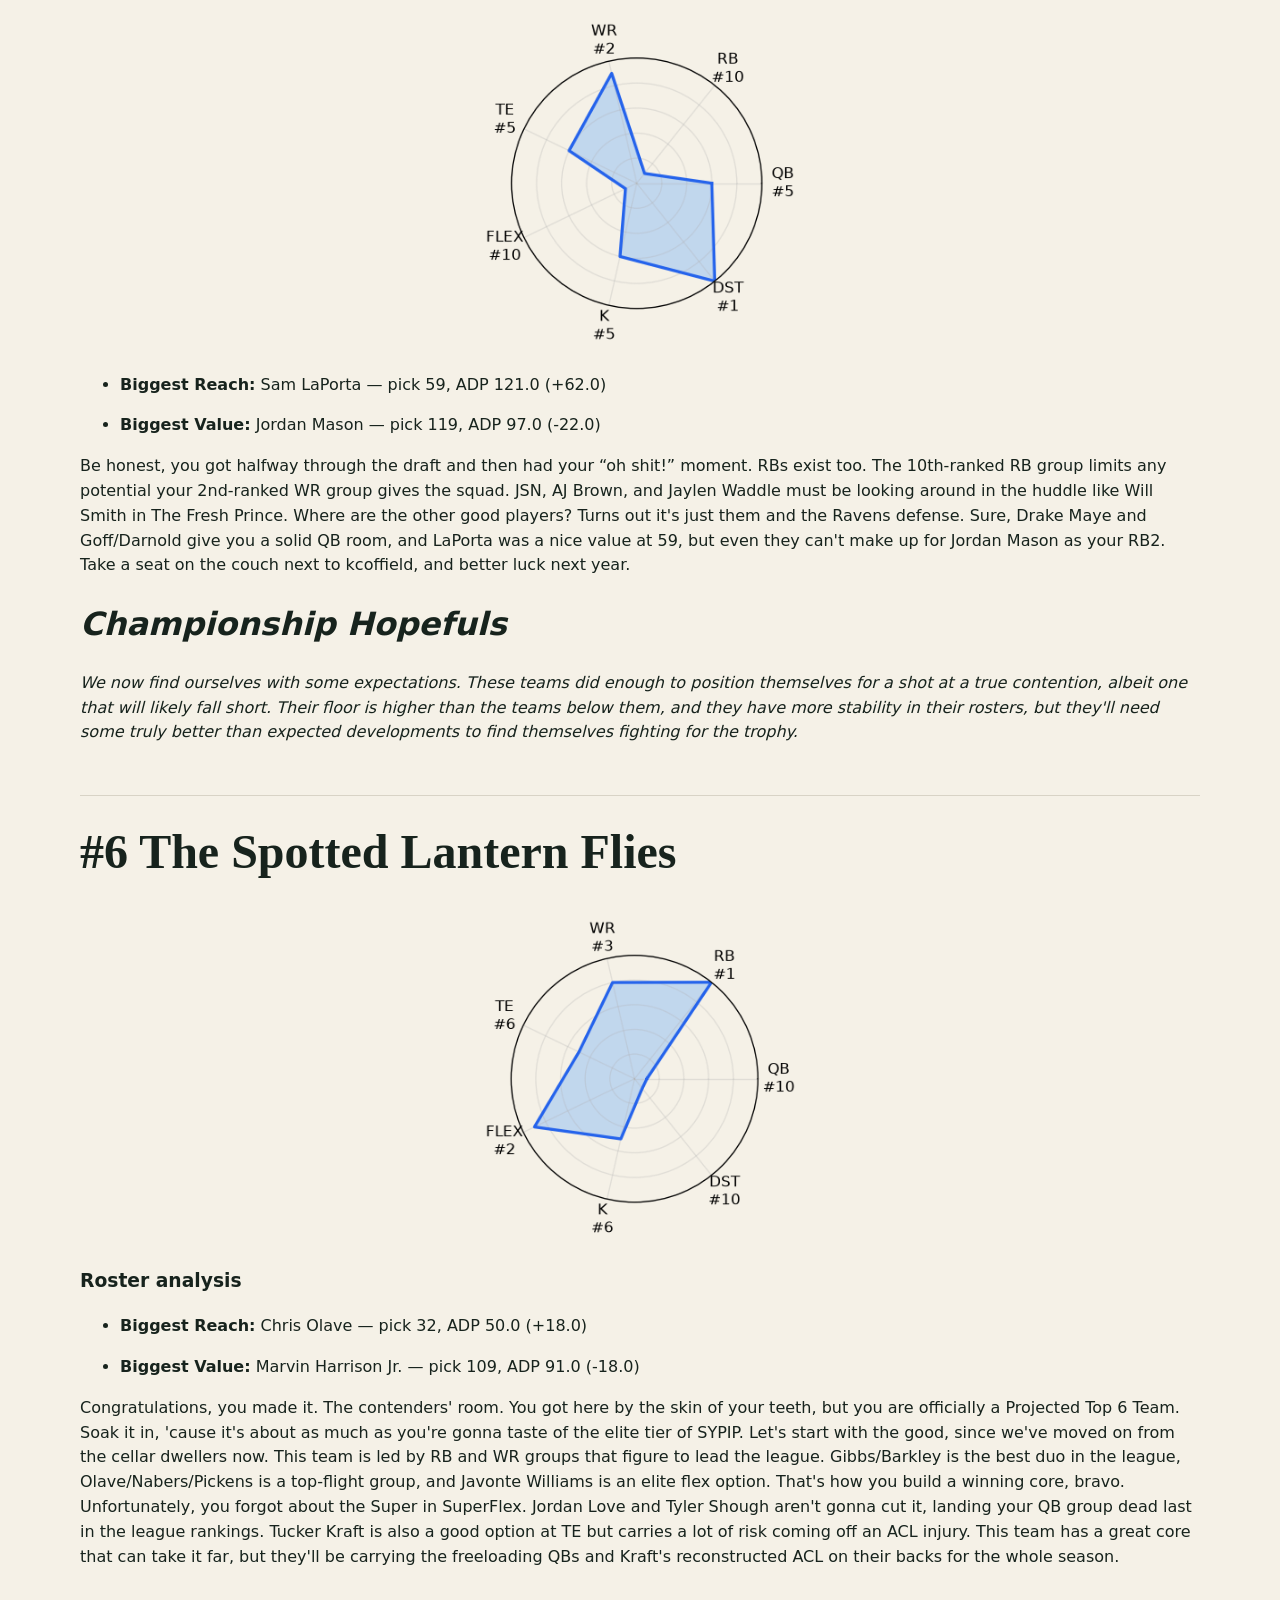
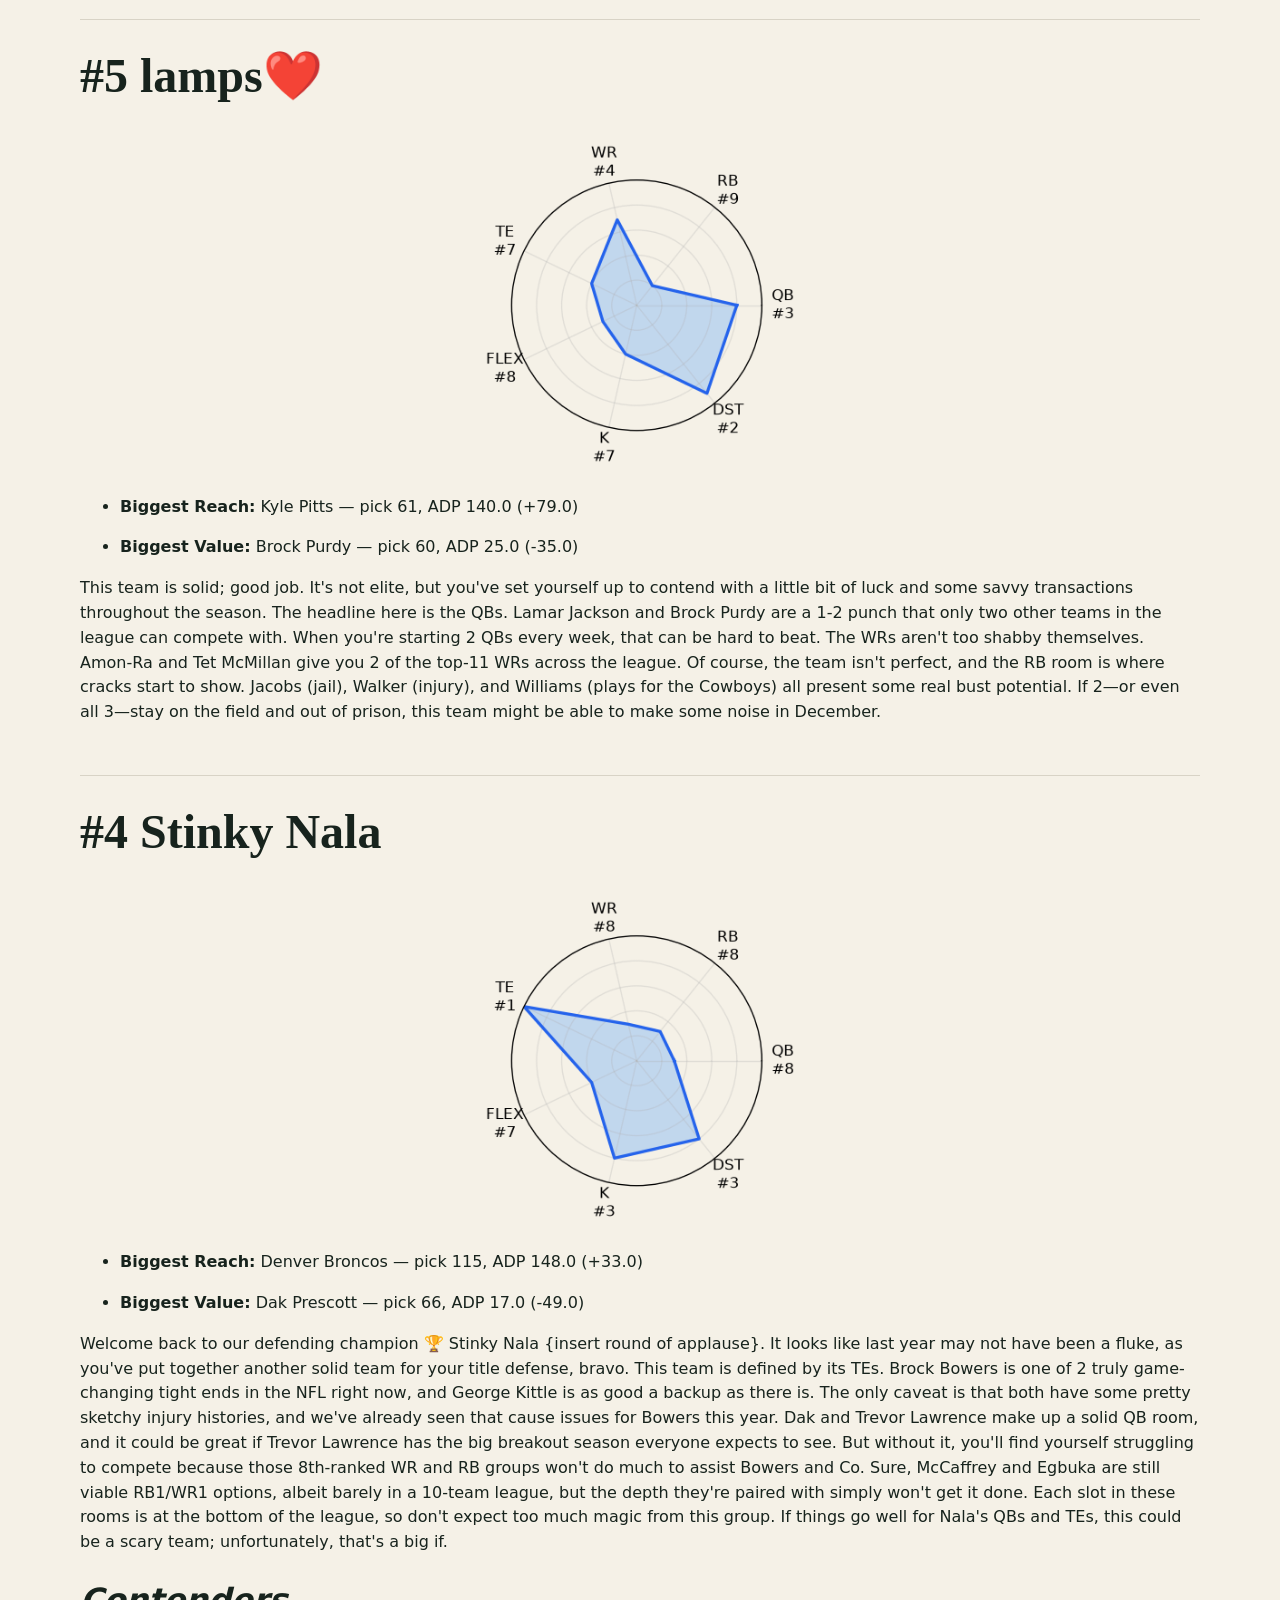
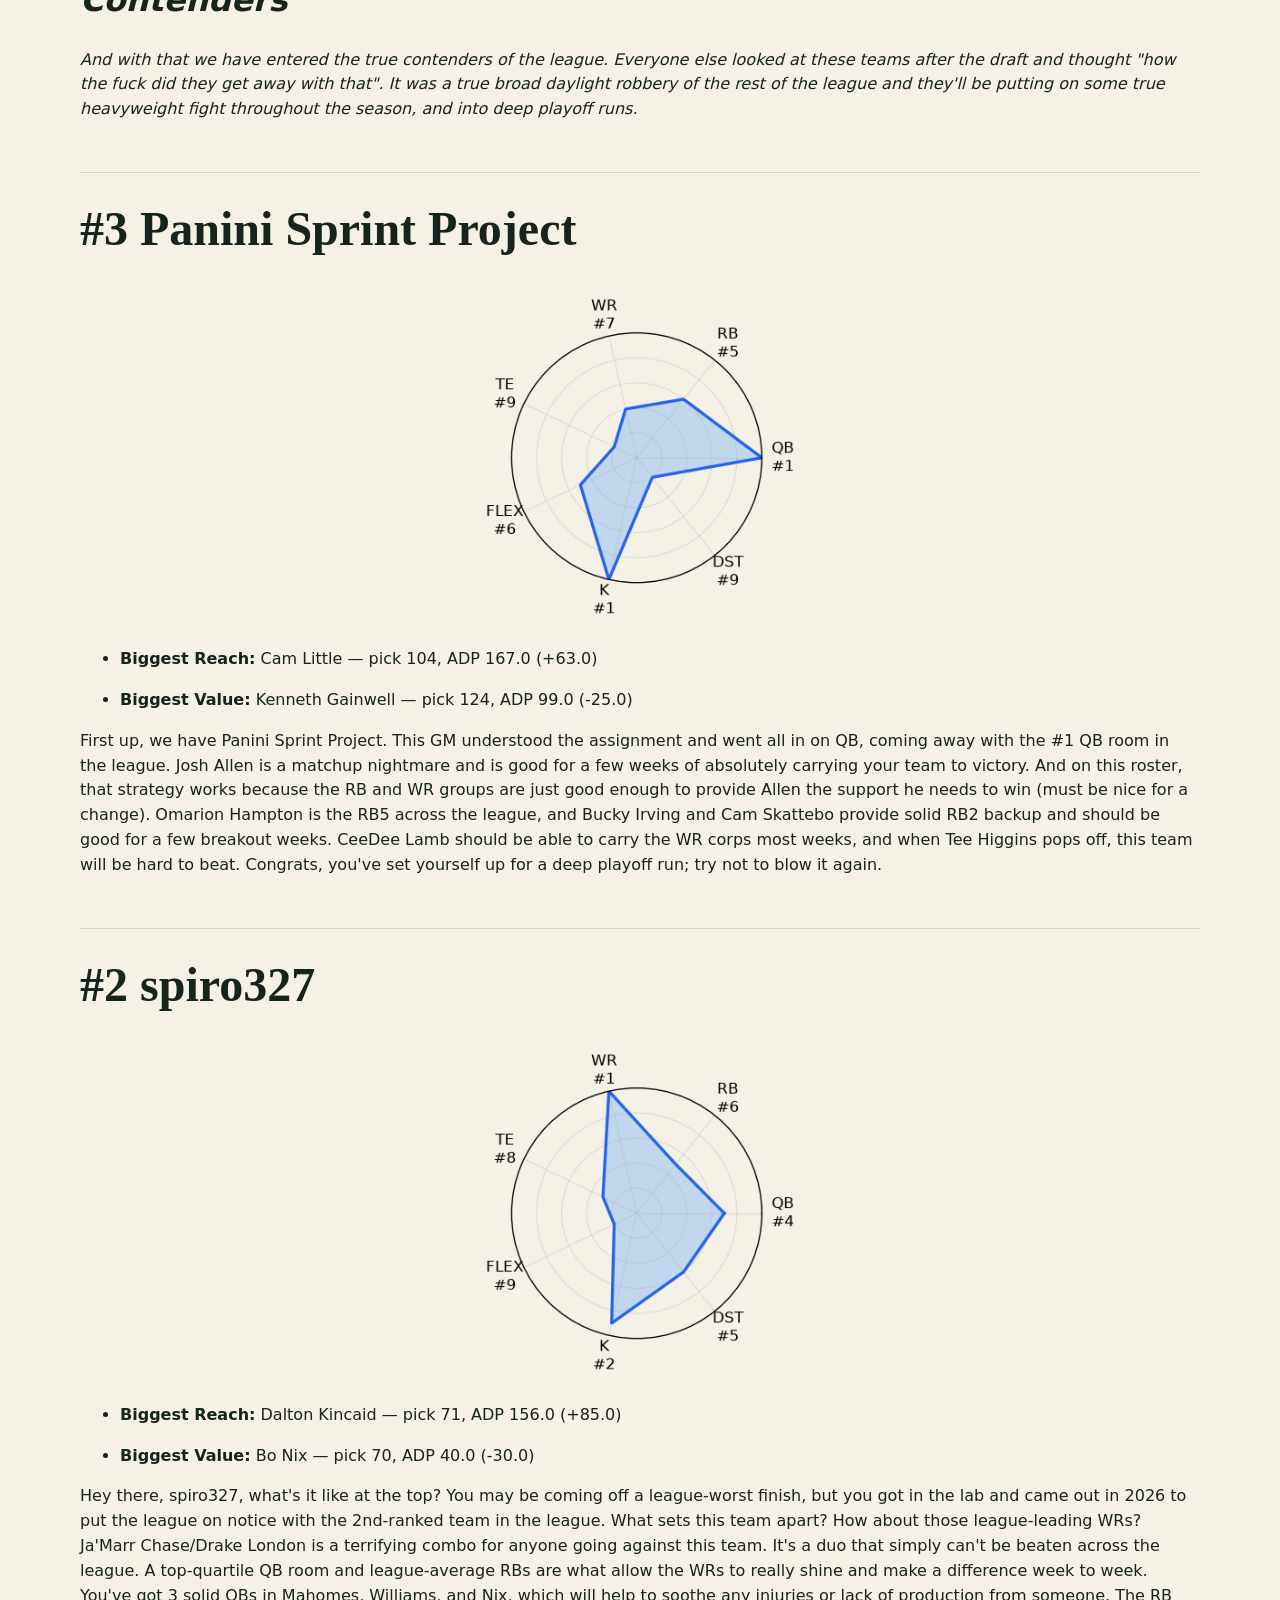
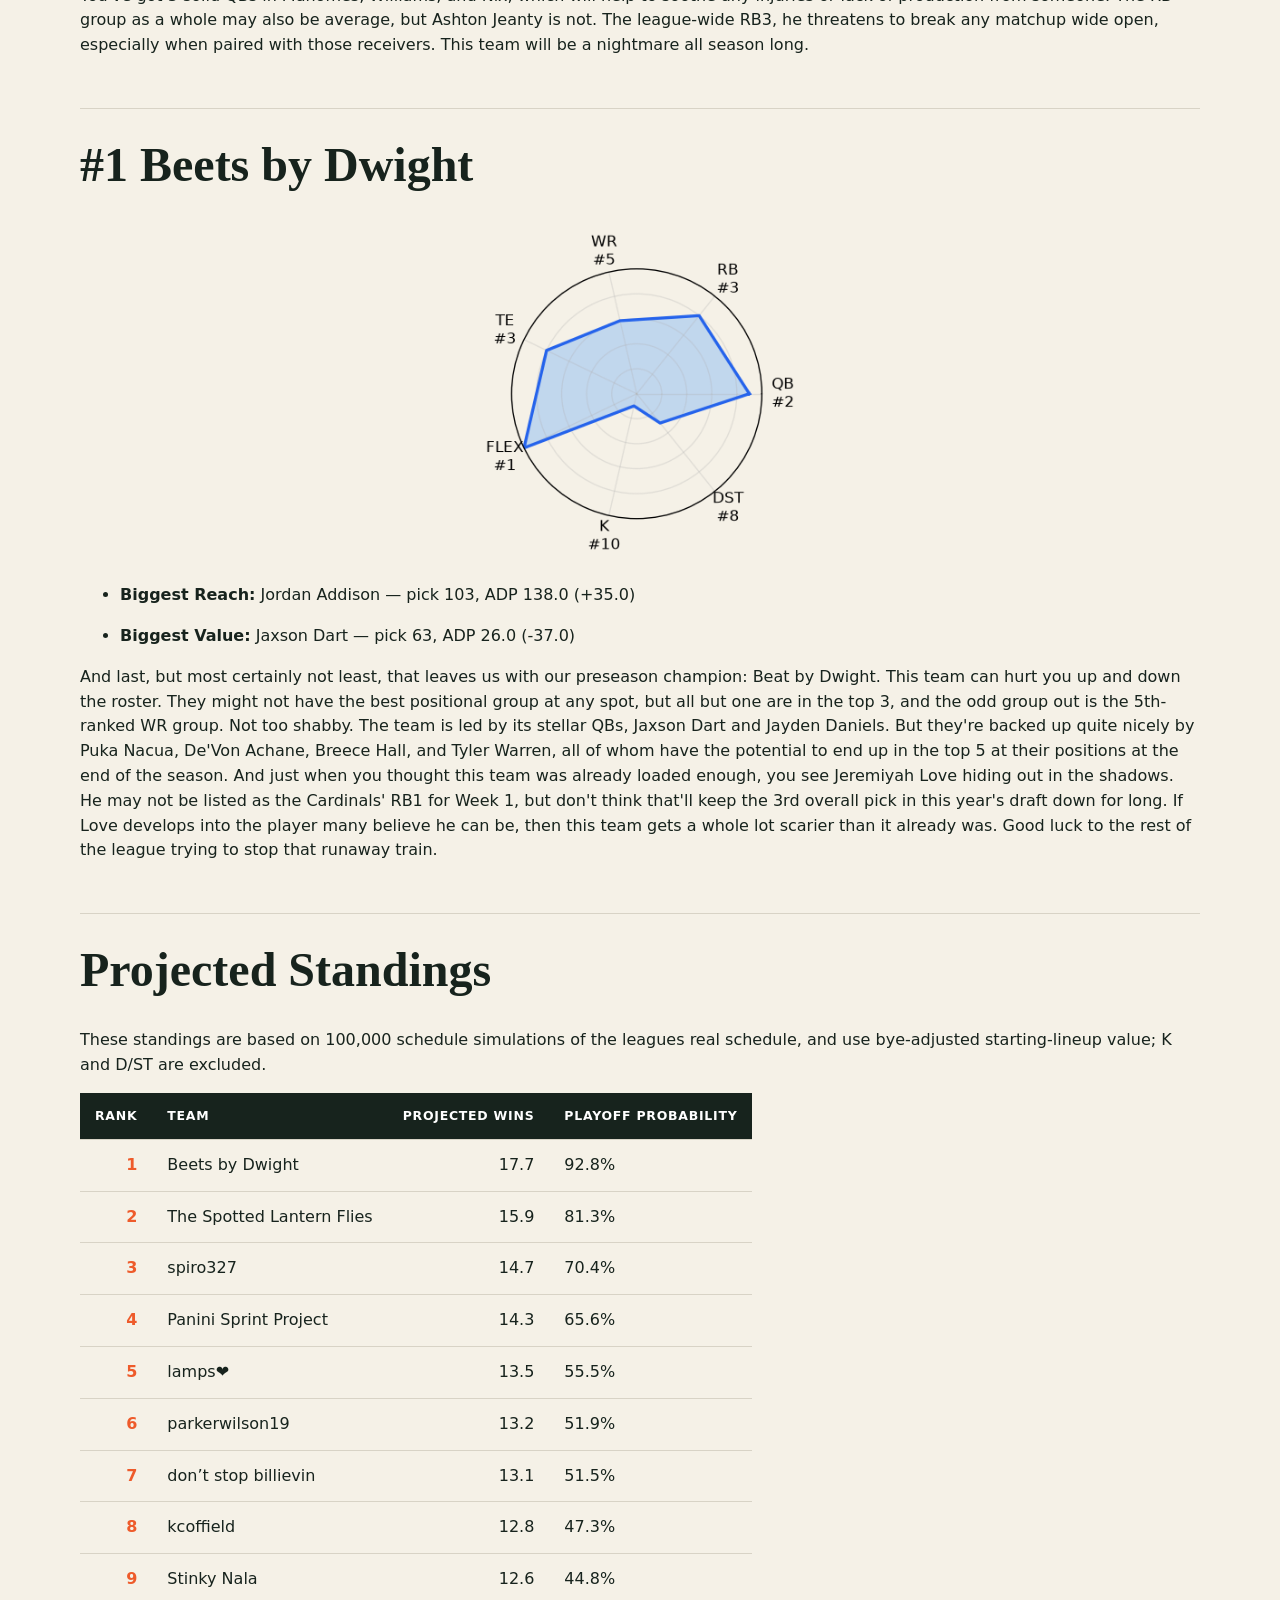
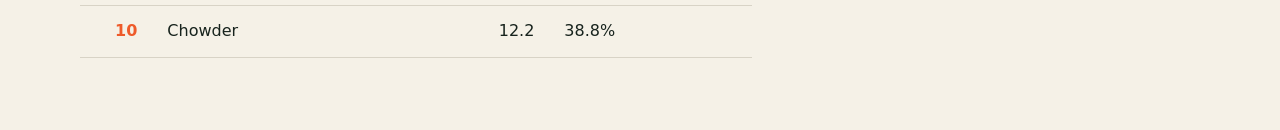
==== commit 0af139f8: "Render report section headings" ====
--- a/content/draft-reports/1389341850288009216/2026/post-draft/index.html
+++ b/content/draft-reports/1389341850288009216/2026/post-draft/index.html
@@ -124,7 +124,7 @@
 </ul>
 <p>And last, but most certainly not least, that leaves us with our preseason champion: Beat by Dwight. This team can hurt you up and down the roster. They might not have the best positional group at any spot, but all but one are in the top 3, and the odd group out is the 5th-ranked WR group. Not too shabby. The team is led by its stellar QBs, Jaxson Dart and Jayden Daniels. But they're backed up quite nicely by Puka Nacua, De'Von Achane, Breece Hall, and Tyler Warren, all of whom have the potential to end up in the top 5 at their positions at the end of the season. And just when you thought this team was already loaded enough, you see Jeremiyah Love hiding out in the shadows. He may not be listed as the Cardinals' RB1 for Week 1, but don't think that'll keep the 3rd overall pick in this year's draft down for long. If Love develops into the player many believe he can be, then this team gets a whole lot scarier than it already was. Good luck to the rest of the league trying to stop that runaway train.</p>
 <h2>Projected Standings</h2>
-<p>Based on 100,000 schedule simulations using bye-adjusted KTC starting-lineup value; K and D/ST are excluded.</p>
+<p>These standings are based on 100,000 schedule simulations of the leagues real schedule, and use bye-adjusted starting-lineup value; K and D/ST are excluded. </p>
 <table class="rankings-table">
 <thead>
 <tr>
--- a/content/draft-reports/1389341850288009216/2026/post-draft/assets/site.css
+++ b/content/draft-reports/1389341850288009216/2026/post-draft/assets/site.css
@@ -3,7 +3,7 @@
 
 .teaser{min-height:100vh;background:#080b09;color:#e8eee9;display:grid;place-items:center;overflow:hidden}.teaser:before{content:"";position:fixed;inset:-30%;background:radial-gradient(circle,#1d694933 0,transparent 45%);animation:pulse 7s ease-in-out infinite}.teaser-inner{position:relative;width:min(720px,calc(100% - 40px));padding:72px 20px;text-align:center}.teaser h1{font:800 clamp(3.4rem,12vw,8rem)/.86 Georgia,serif;letter-spacing:-.055em;margin:.2em 0}.teaser-copy{color:#91a097;font-size:clamp(1rem,2.5vw,1.3rem);letter-spacing:.08em}.signal{width:10px;height:10px;margin:0 auto 40px;border-radius:50%;background:#ee5b2b;box-shadow:0 0 30px #ee5b2b;animation:blink 2.4s ease-in-out infinite}.timestamp{margin-top:72px;color:#3d4942;font-size:.68rem;letter-spacing:.12em;text-transform:uppercase}@keyframes pulse{50%{transform:scale(1.18);opacity:.55}}@keyframes blink{50%{opacity:.18;box-shadow:0 0 6px #ee5b2b}}
 
-.report-prose{padding:38px 0 72px}.report-prose>h1{display:none}
+.report-prose{padding:38px 0 72px}.report-prose>h1:first-of-type{display:none}
 .report-prose>h2{margin-top:50px;border-top:1px solid var(--line);padding-top:32px}
 .report-prose img{width:min(330px,100%);height:auto;display:block;margin:18px auto}
 .report-prose .footnote{font-size:.82rem;color:var(--muted)}
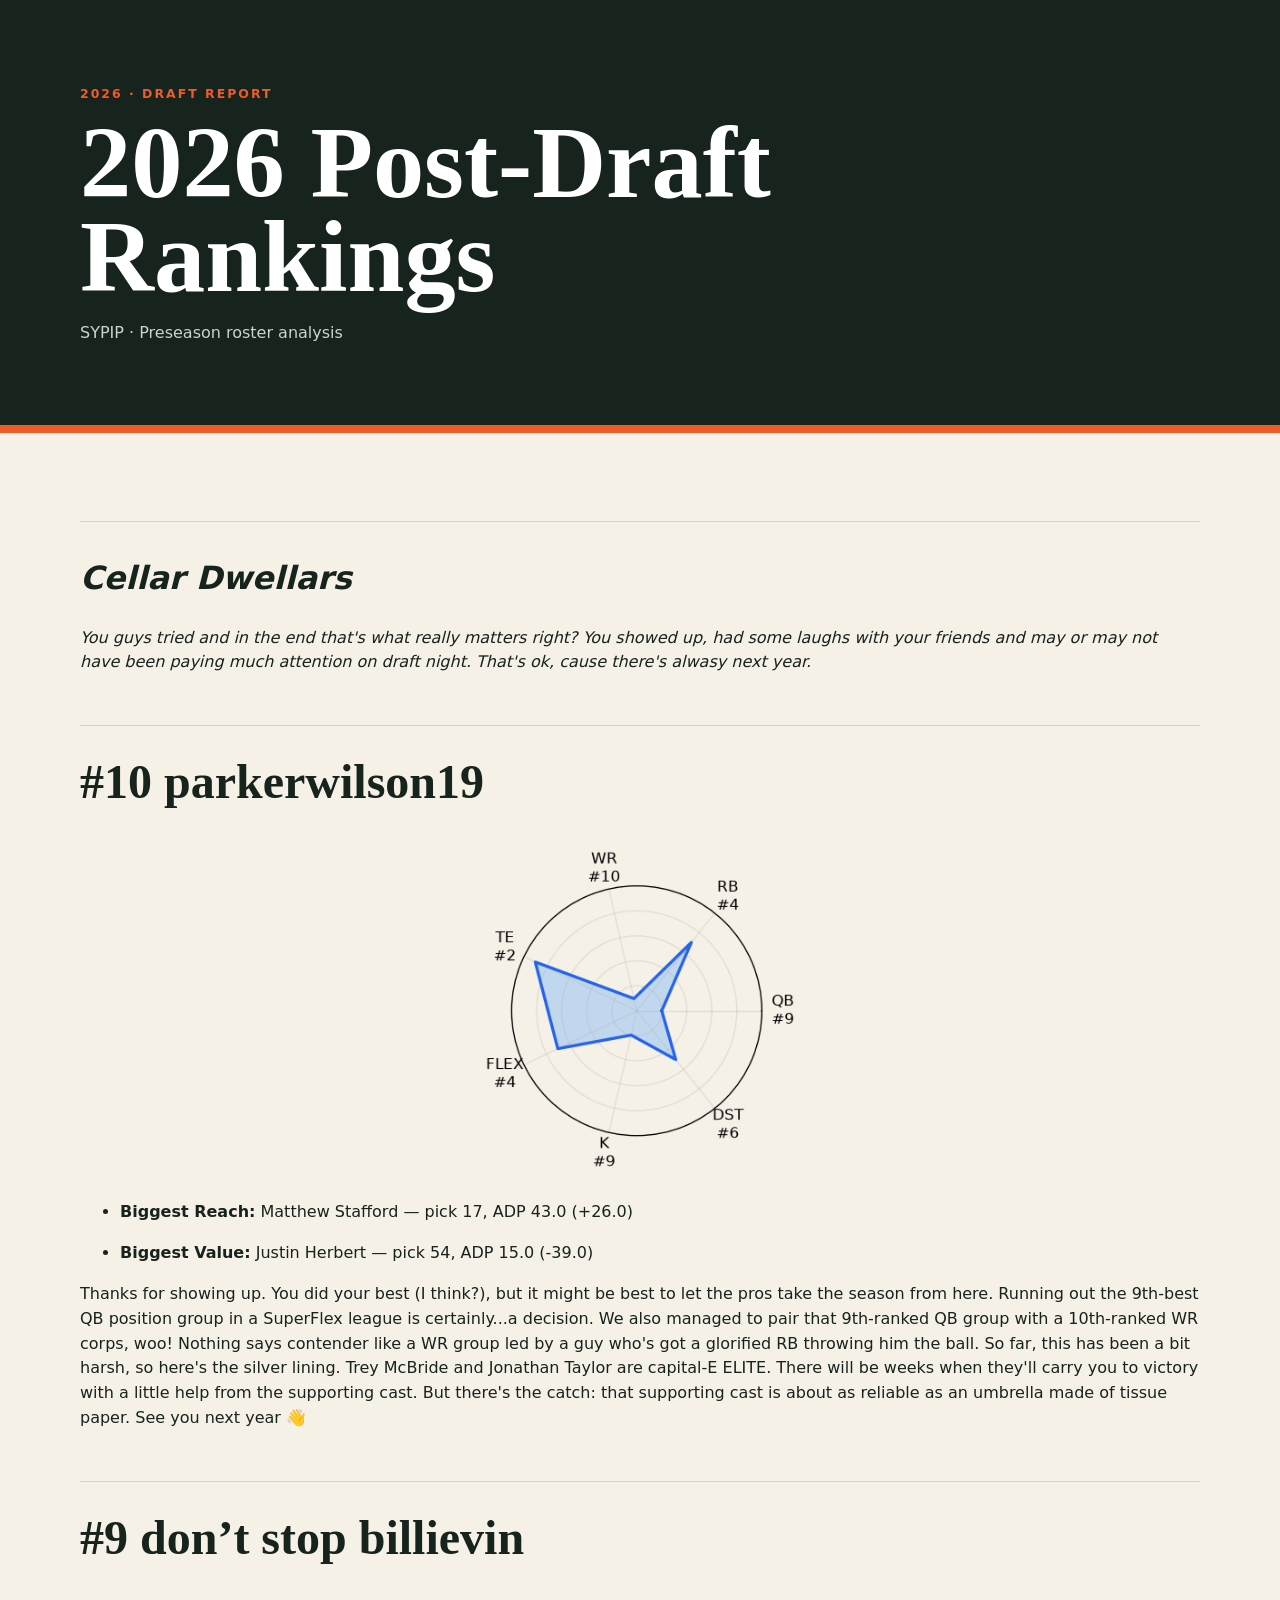
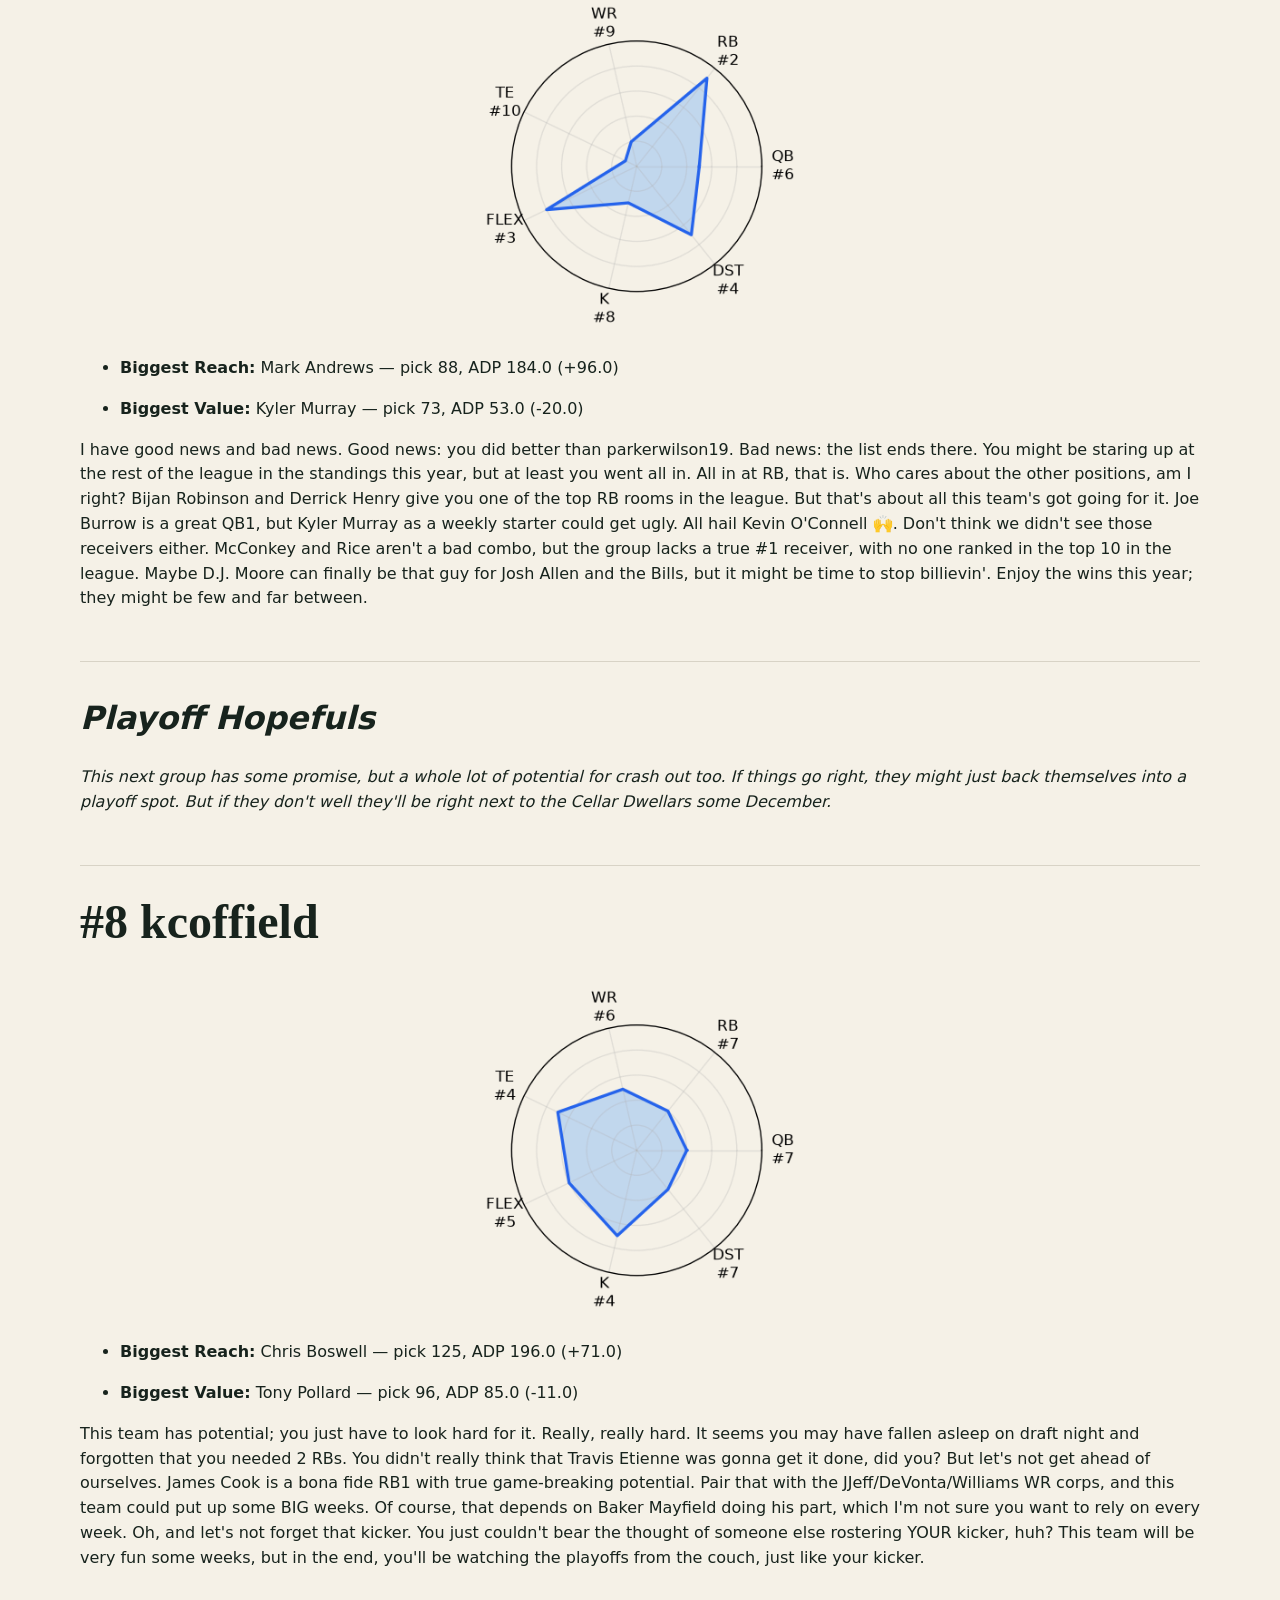
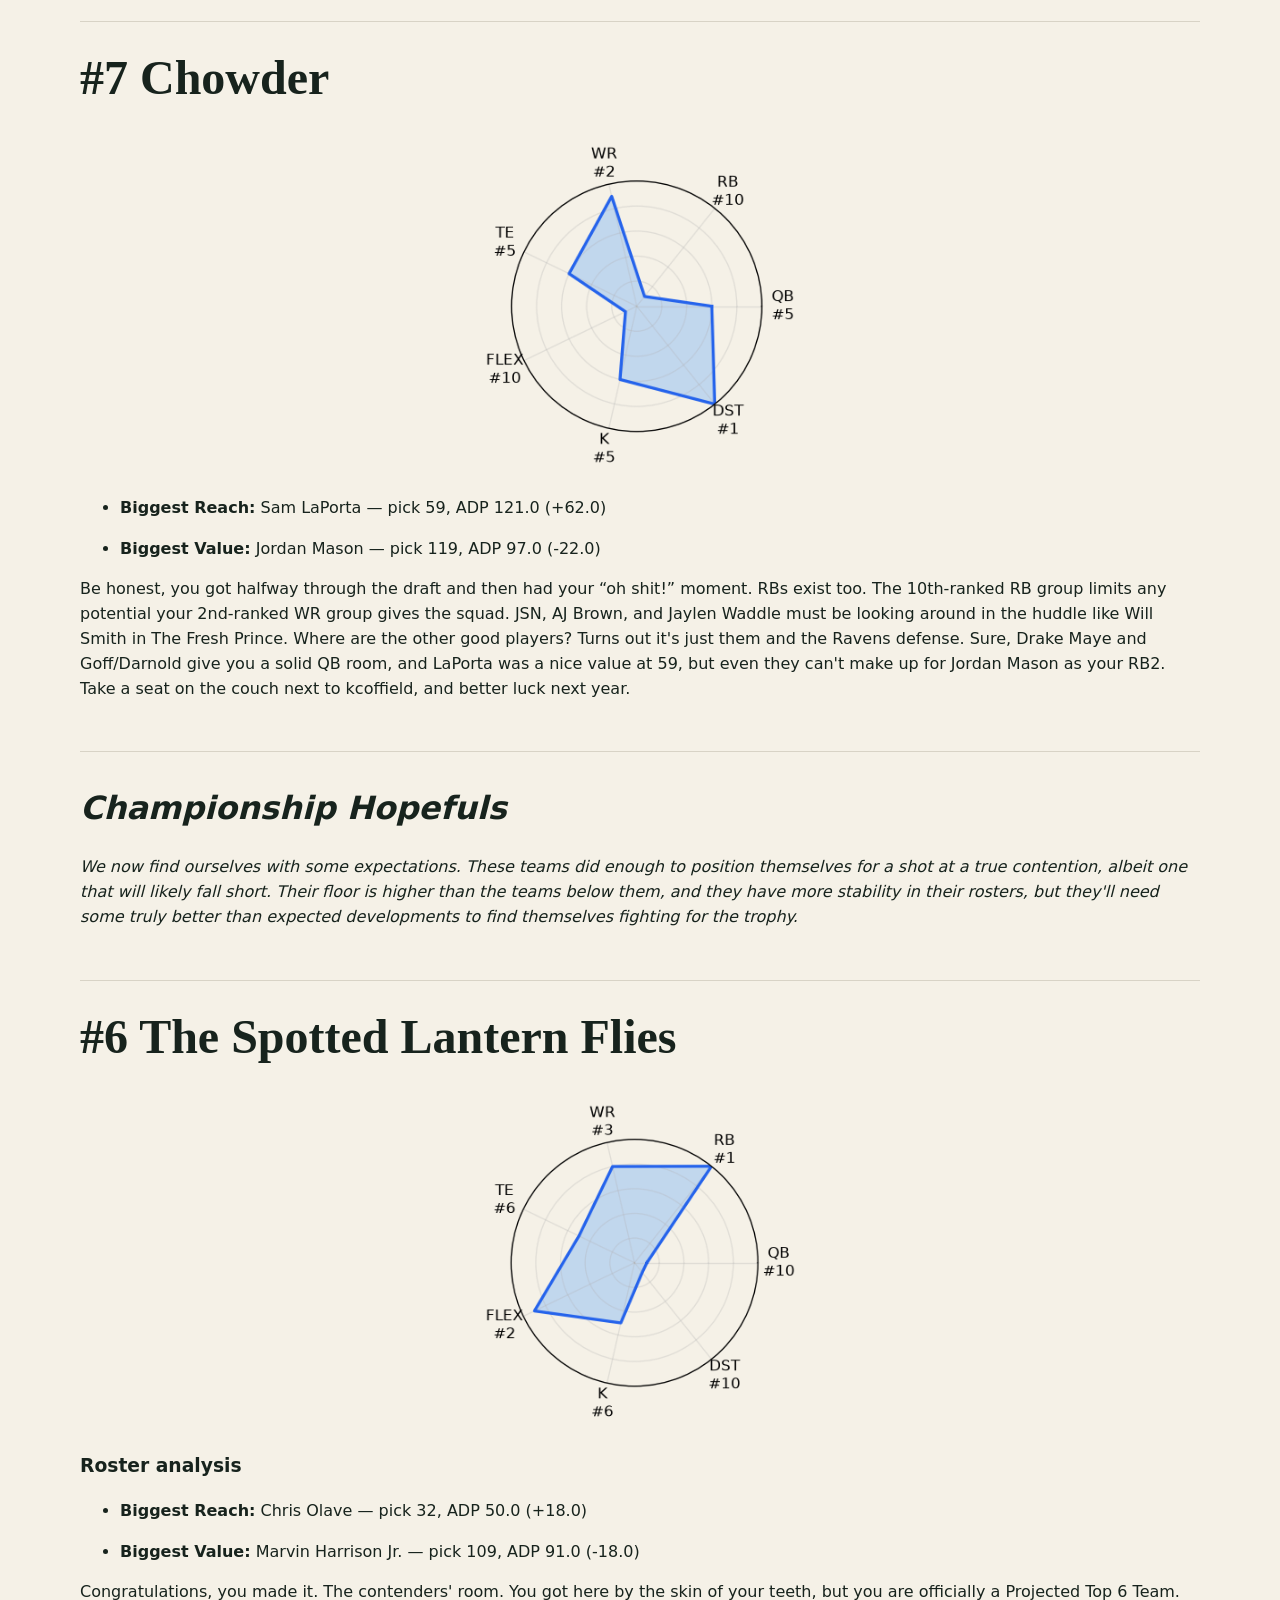
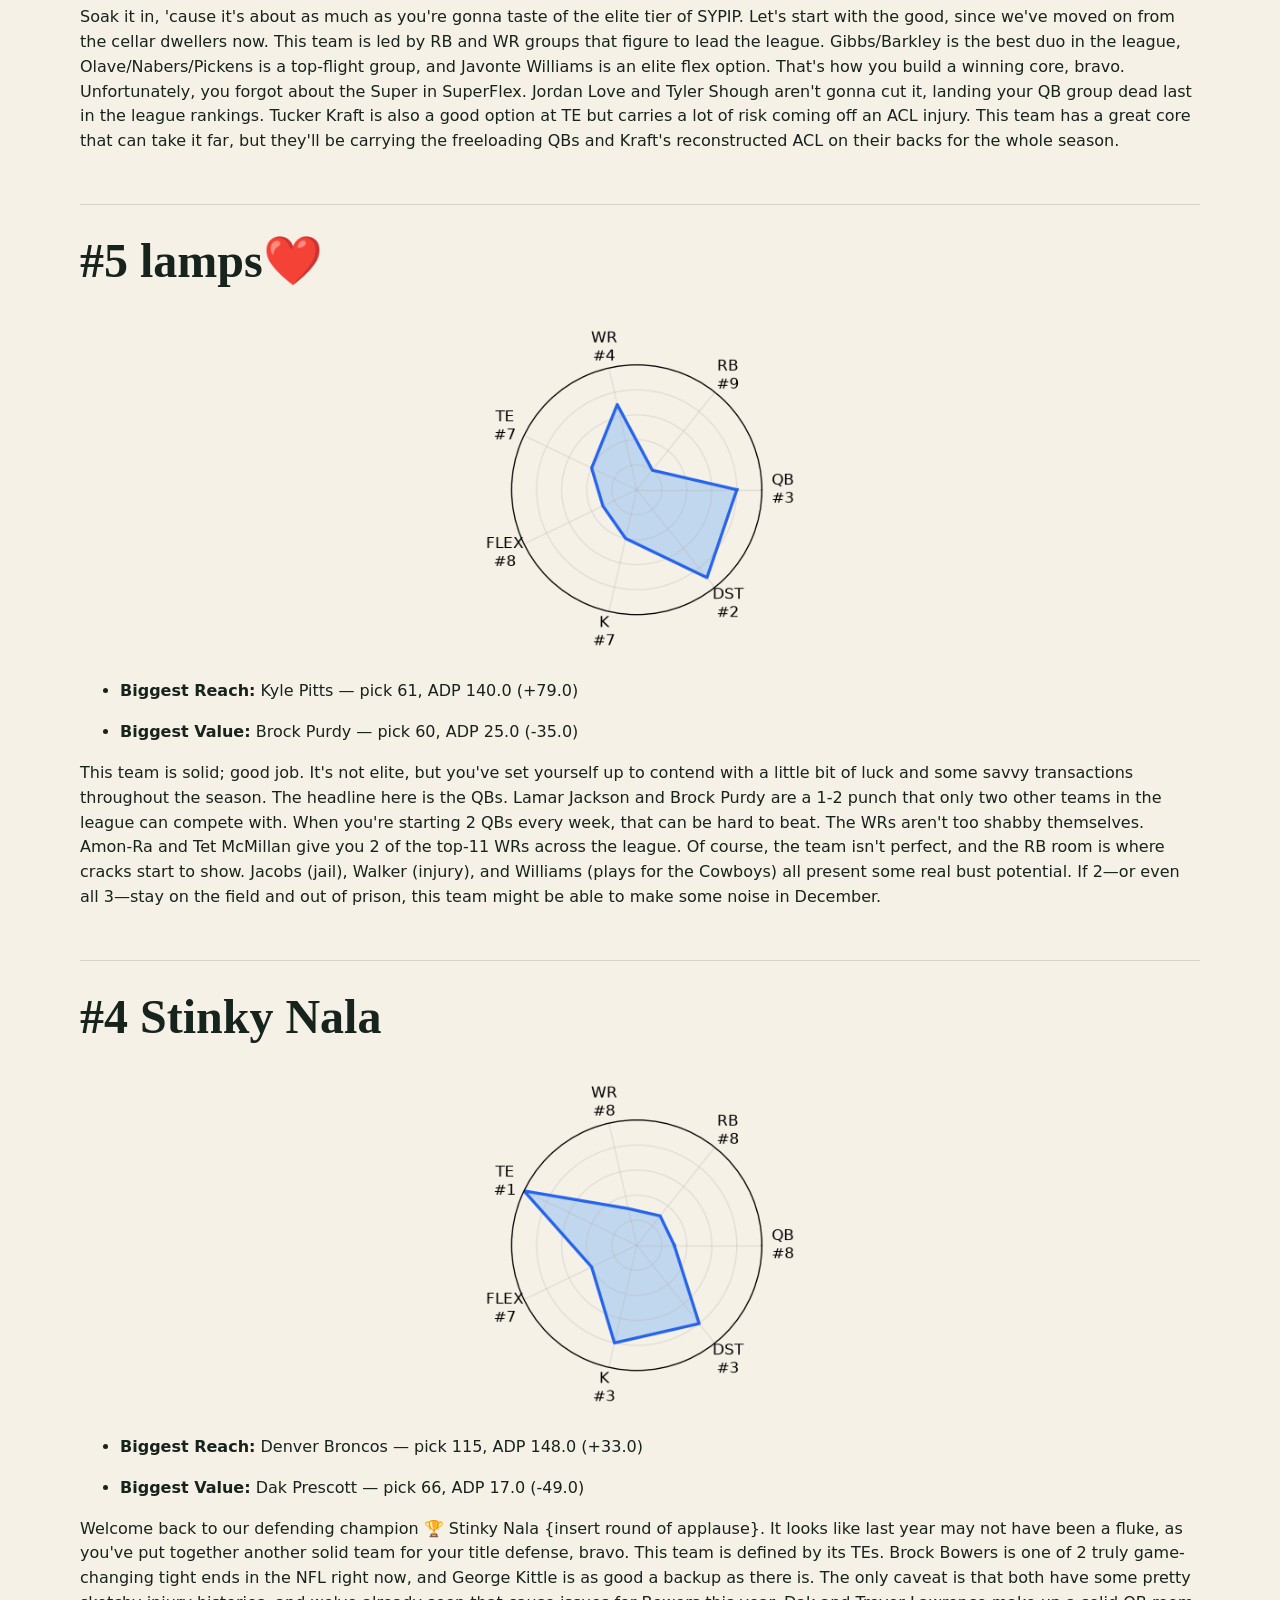
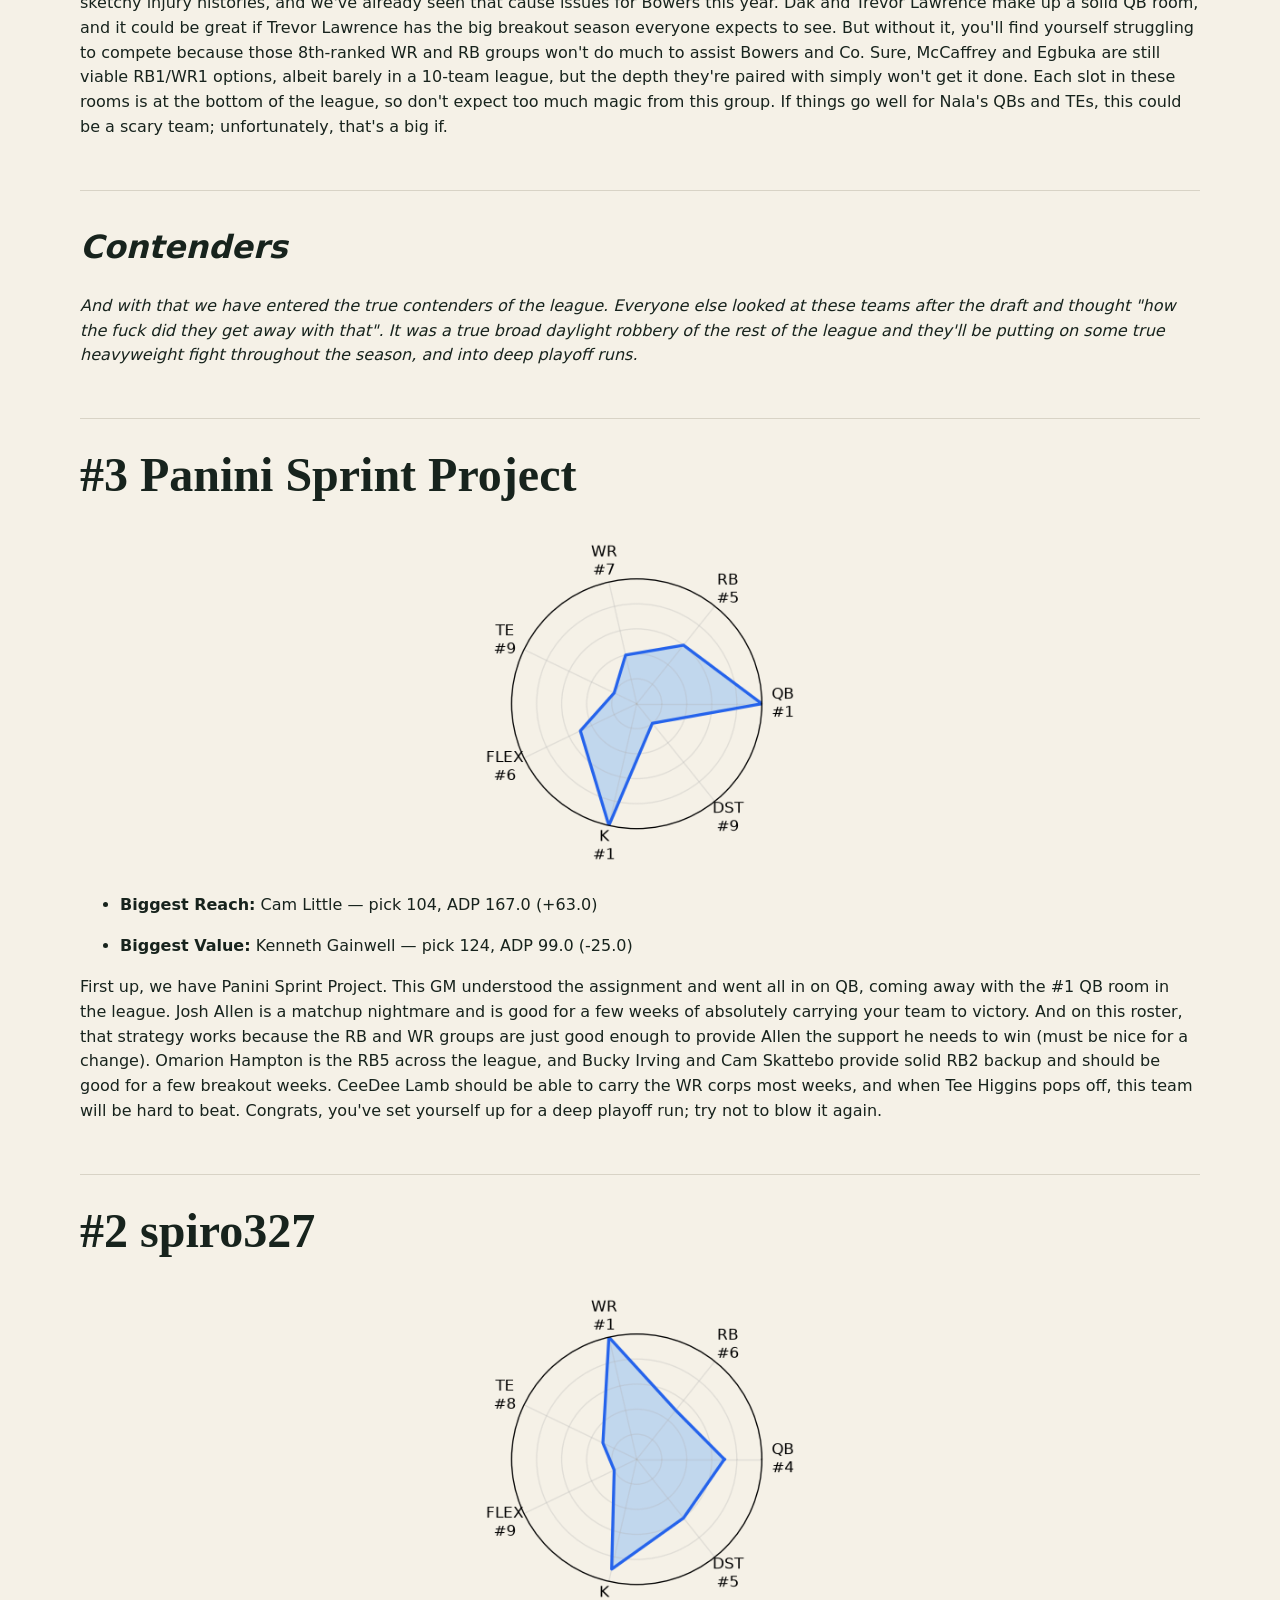
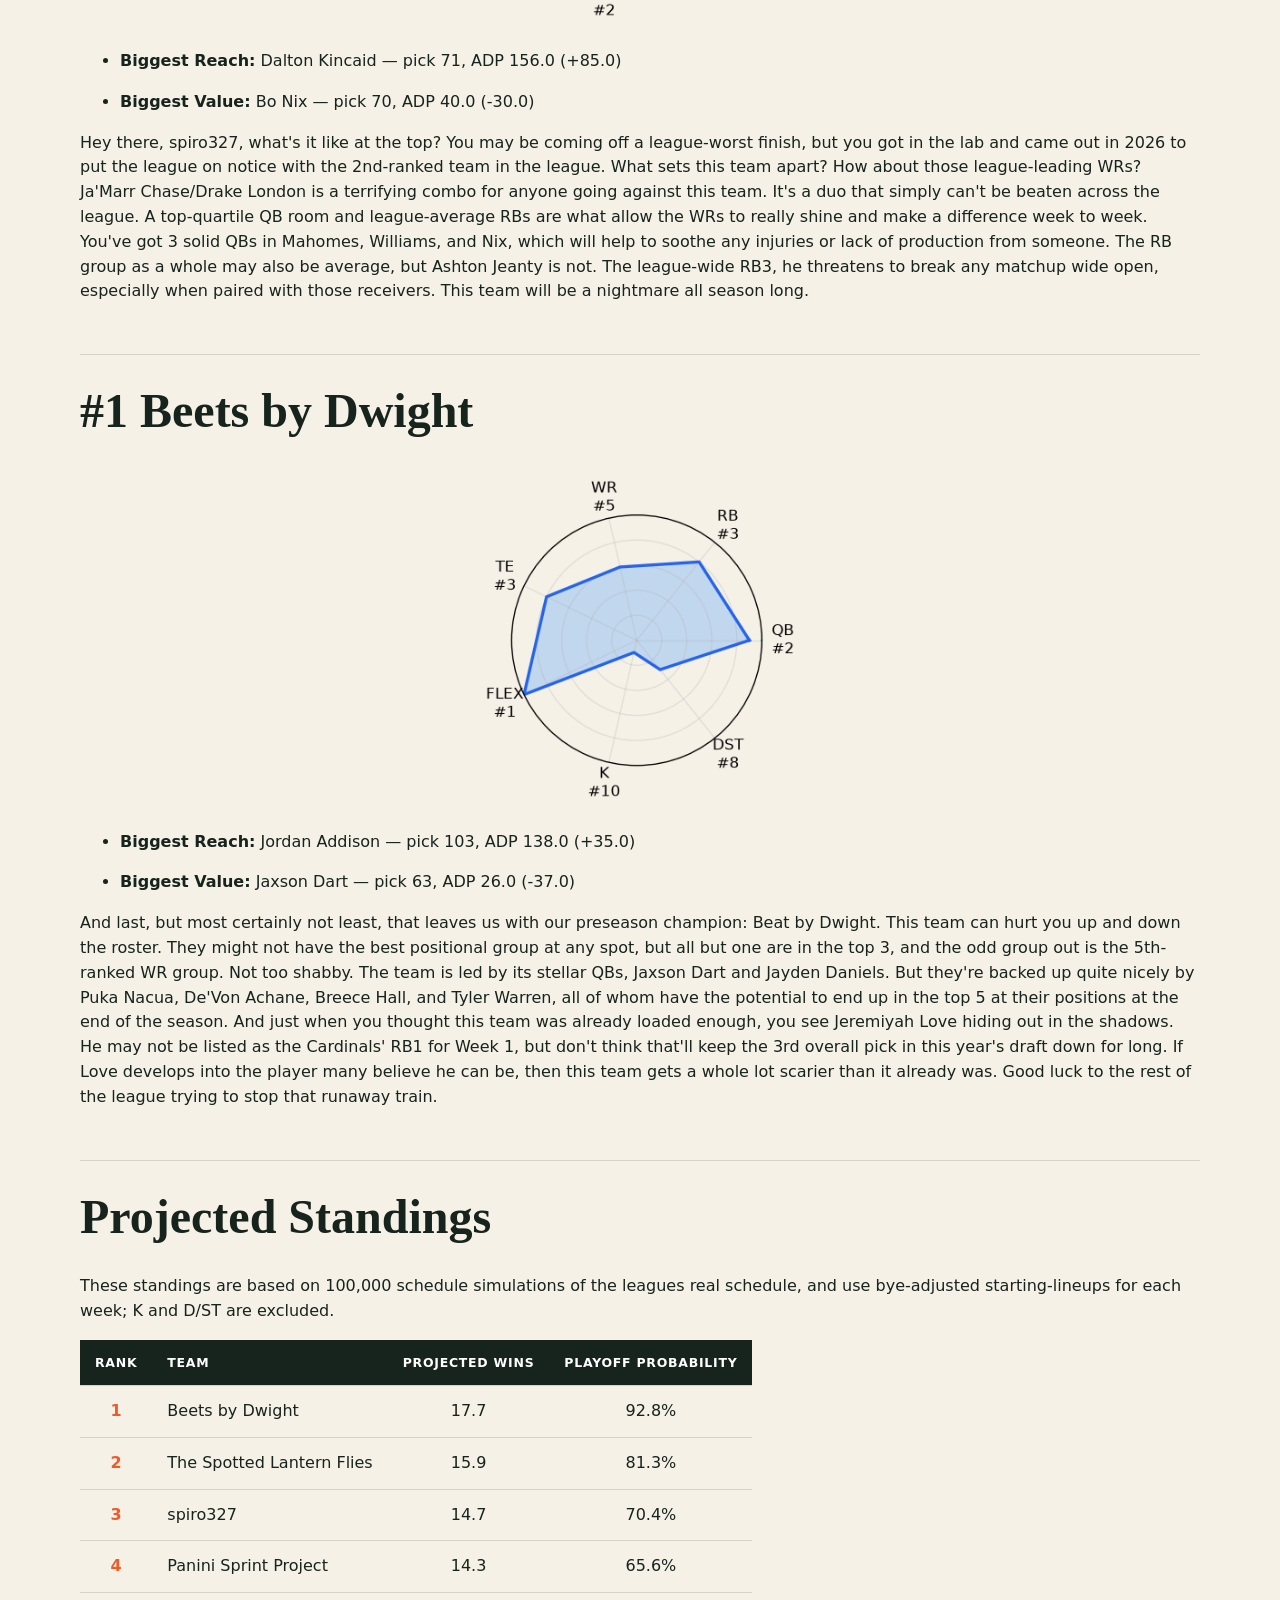
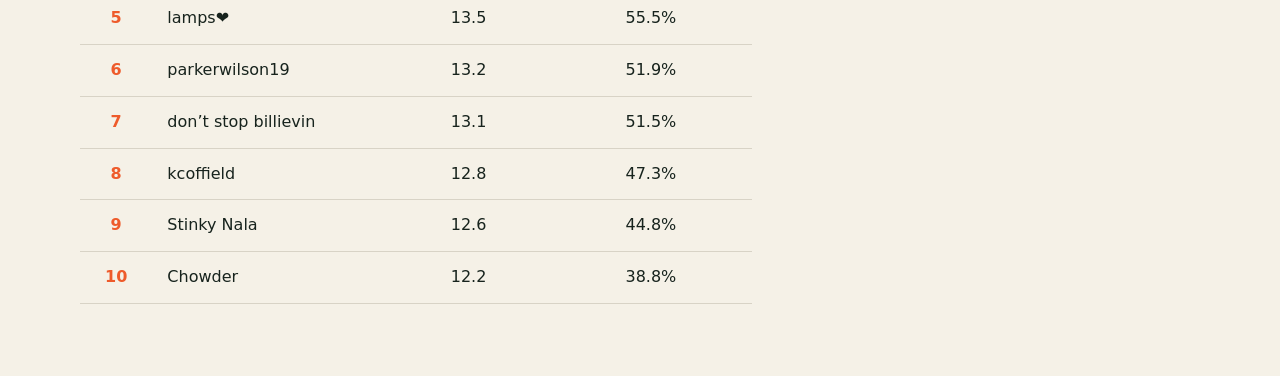
==== commit 3f504ba1: "Center standings metrics and divide report sections" ====
--- a/content/draft-reports/1389341850288009216/2026/post-draft/index.html
+++ b/content/draft-reports/1389341850288009216/2026/post-draft/index.html
@@ -124,7 +124,7 @@
 </ul>
 <p>And last, but most certainly not least, that leaves us with our preseason champion: Beat by Dwight. This team can hurt you up and down the roster. They might not have the best positional group at any spot, but all but one are in the top 3, and the odd group out is the 5th-ranked WR group. Not too shabby. The team is led by its stellar QBs, Jaxson Dart and Jayden Daniels. But they're backed up quite nicely by Puka Nacua, De'Von Achane, Breece Hall, and Tyler Warren, all of whom have the potential to end up in the top 5 at their positions at the end of the season. And just when you thought this team was already loaded enough, you see Jeremiyah Love hiding out in the shadows. He may not be listed as the Cardinals' RB1 for Week 1, but don't think that'll keep the 3rd overall pick in this year's draft down for long. If Love develops into the player many believe he can be, then this team gets a whole lot scarier than it already was. Good luck to the rest of the league trying to stop that runaway train.</p>
 <h2>Projected Standings</h2>
-<p>These standings are based on 100,000 schedule simulations of the leagues real schedule, and use bye-adjusted starting-lineup value; K and D/ST are excluded. </p>
+<p>These standings are based on 100,000 schedule simulations of the leagues real schedule, and use bye-adjusted starting-lineups for each week; K and D/ST are excluded. </p>
 <table class="rankings-table">
 <thead>
 <tr>
--- a/content/draft-reports/1389341850288009216/2026/post-draft/assets/site.css
+++ b/content/draft-reports/1389341850288009216/2026/post-draft/assets/site.css
@@ -4,6 +4,7 @@
 .teaser{min-height:100vh;background:#080b09;color:#e8eee9;display:grid;place-items:center;overflow:hidden}.teaser:before{content:"";position:fixed;inset:-30%;background:radial-gradient(circle,#1d694933 0,transparent 45%);animation:pulse 7s ease-in-out infinite}.teaser-inner{position:relative;width:min(720px,calc(100% - 40px));padding:72px 20px;text-align:center}.teaser h1{font:800 clamp(3.4rem,12vw,8rem)/.86 Georgia,serif;letter-spacing:-.055em;margin:.2em 0}.teaser-copy{color:#91a097;font-size:clamp(1rem,2.5vw,1.3rem);letter-spacing:.08em}.signal{width:10px;height:10px;margin:0 auto 40px;border-radius:50%;background:#ee5b2b;box-shadow:0 0 30px #ee5b2b;animation:blink 2.4s ease-in-out infinite}.timestamp{margin-top:72px;color:#3d4942;font-size:.68rem;letter-spacing:.12em;text-transform:uppercase}@keyframes pulse{50%{transform:scale(1.18);opacity:.55}}@keyframes blink{50%{opacity:.18;box-shadow:0 0 6px #ee5b2b}}
 
 .report-prose{padding:38px 0 72px}.report-prose>h1:first-of-type{display:none}
-.report-prose>h2{margin-top:50px;border-top:1px solid var(--line);padding-top:32px}
+.report-prose>h1:not(:first-of-type),.report-prose>h2{margin-top:50px;border-top:1px solid var(--line);padding-top:32px}
+.report-prose .rankings-table th:not(:nth-child(2)),.report-prose .rankings-table td:not(:nth-child(2)){text-align:center!important}
 .report-prose img{width:min(330px,100%);height:auto;display:block;margin:18px auto}
 .report-prose .footnote{font-size:.82rem;color:var(--muted)}
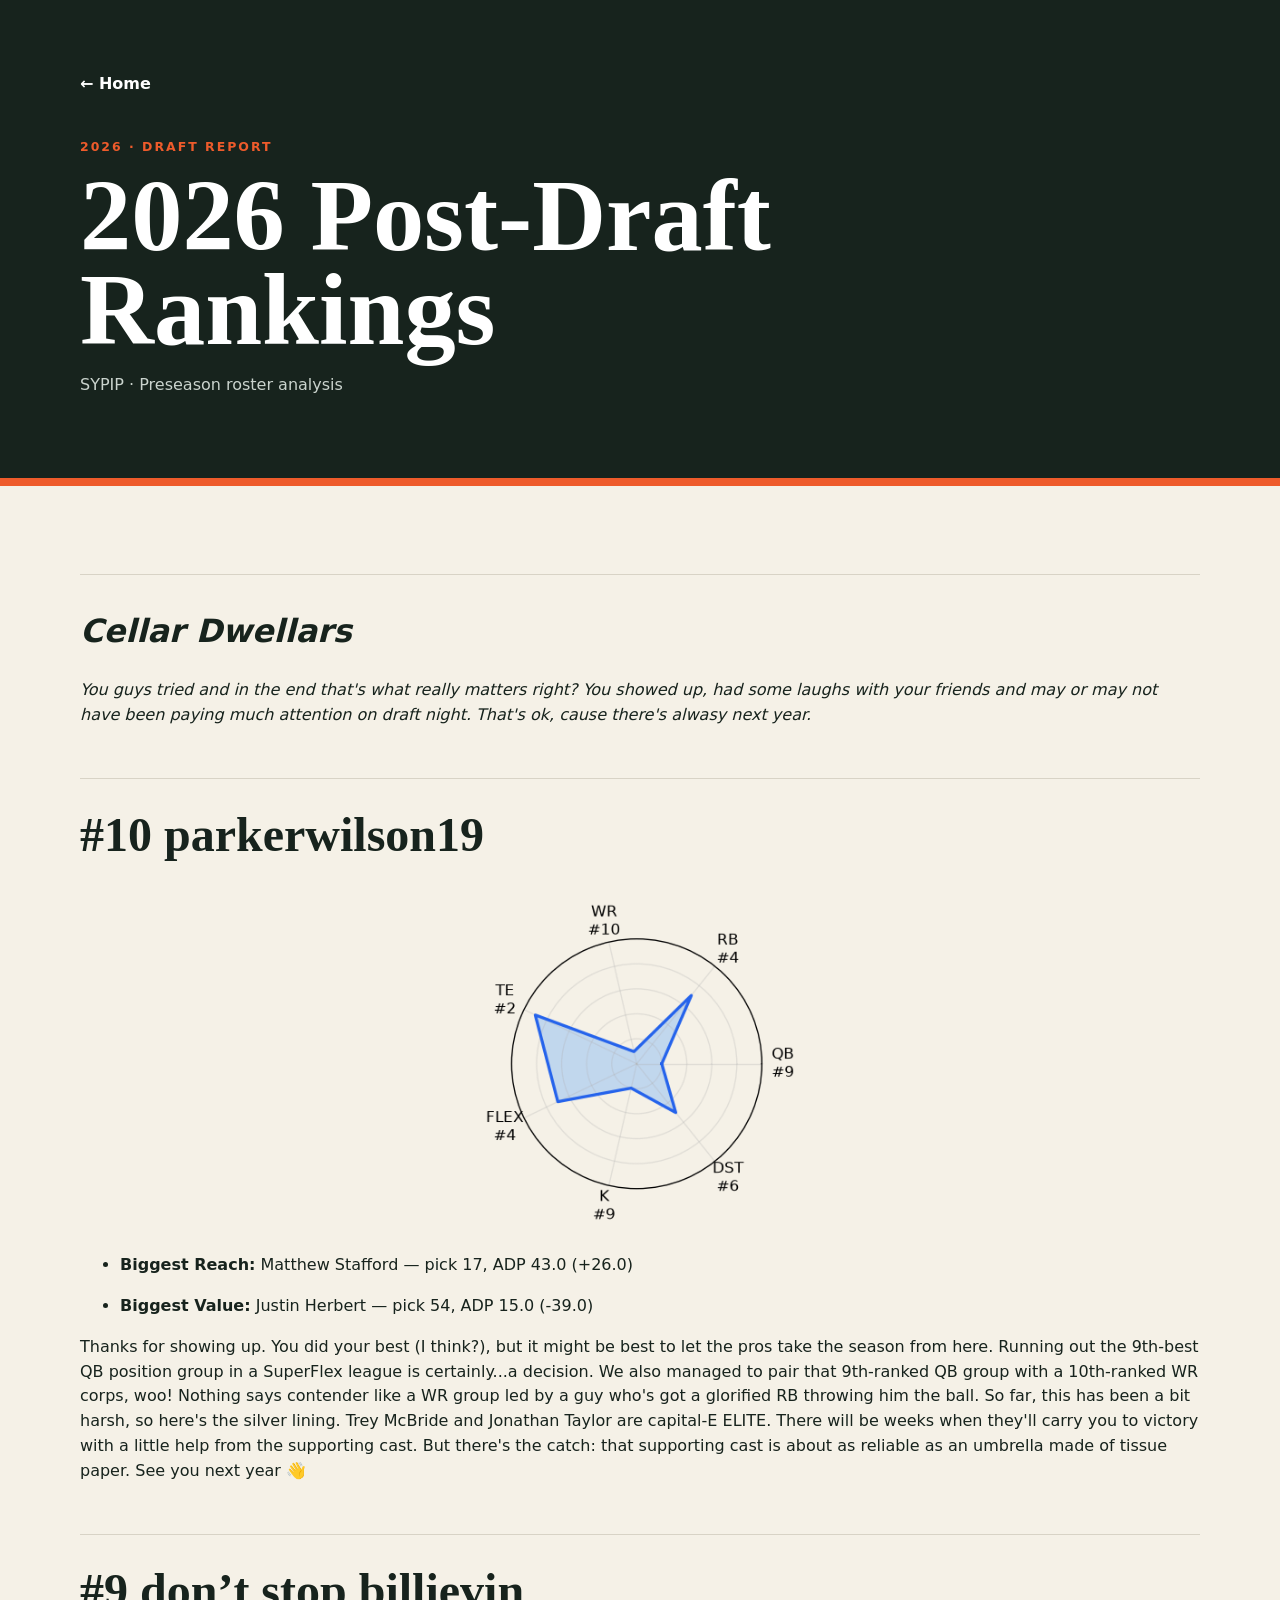
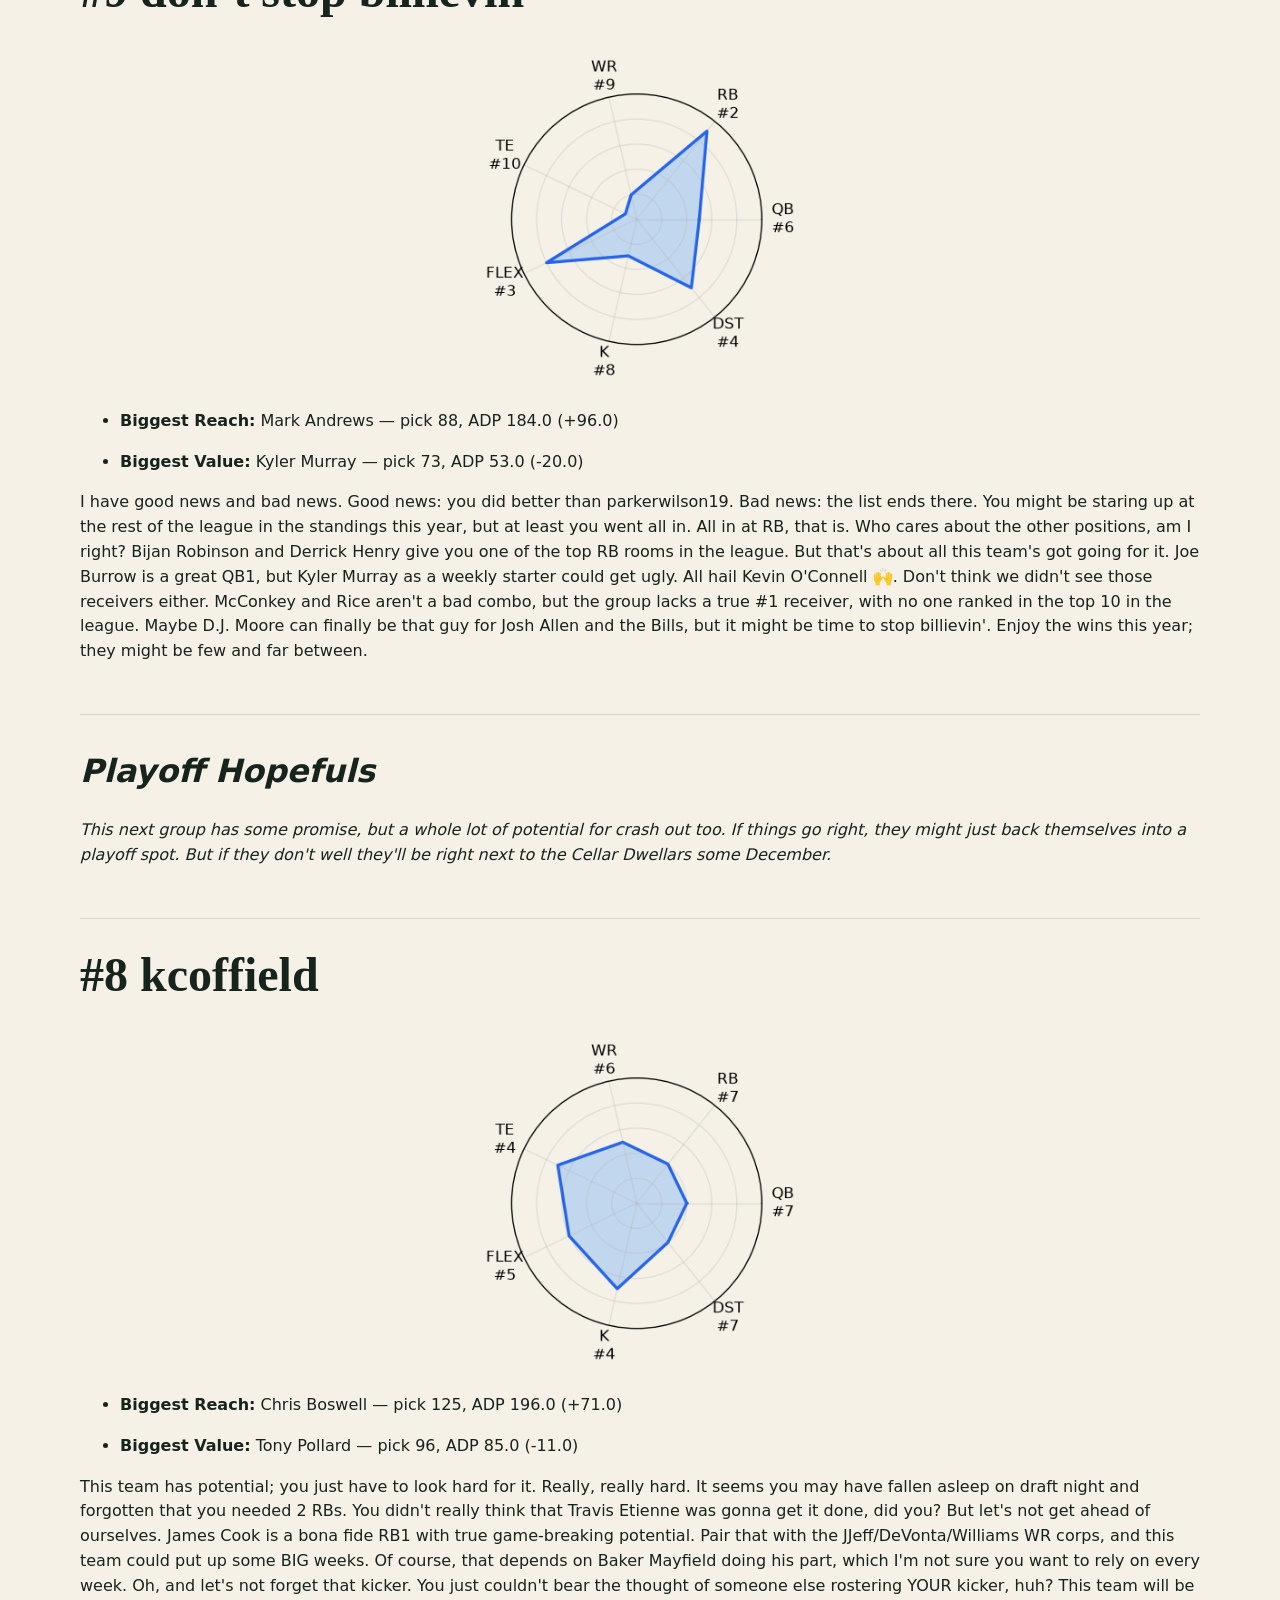
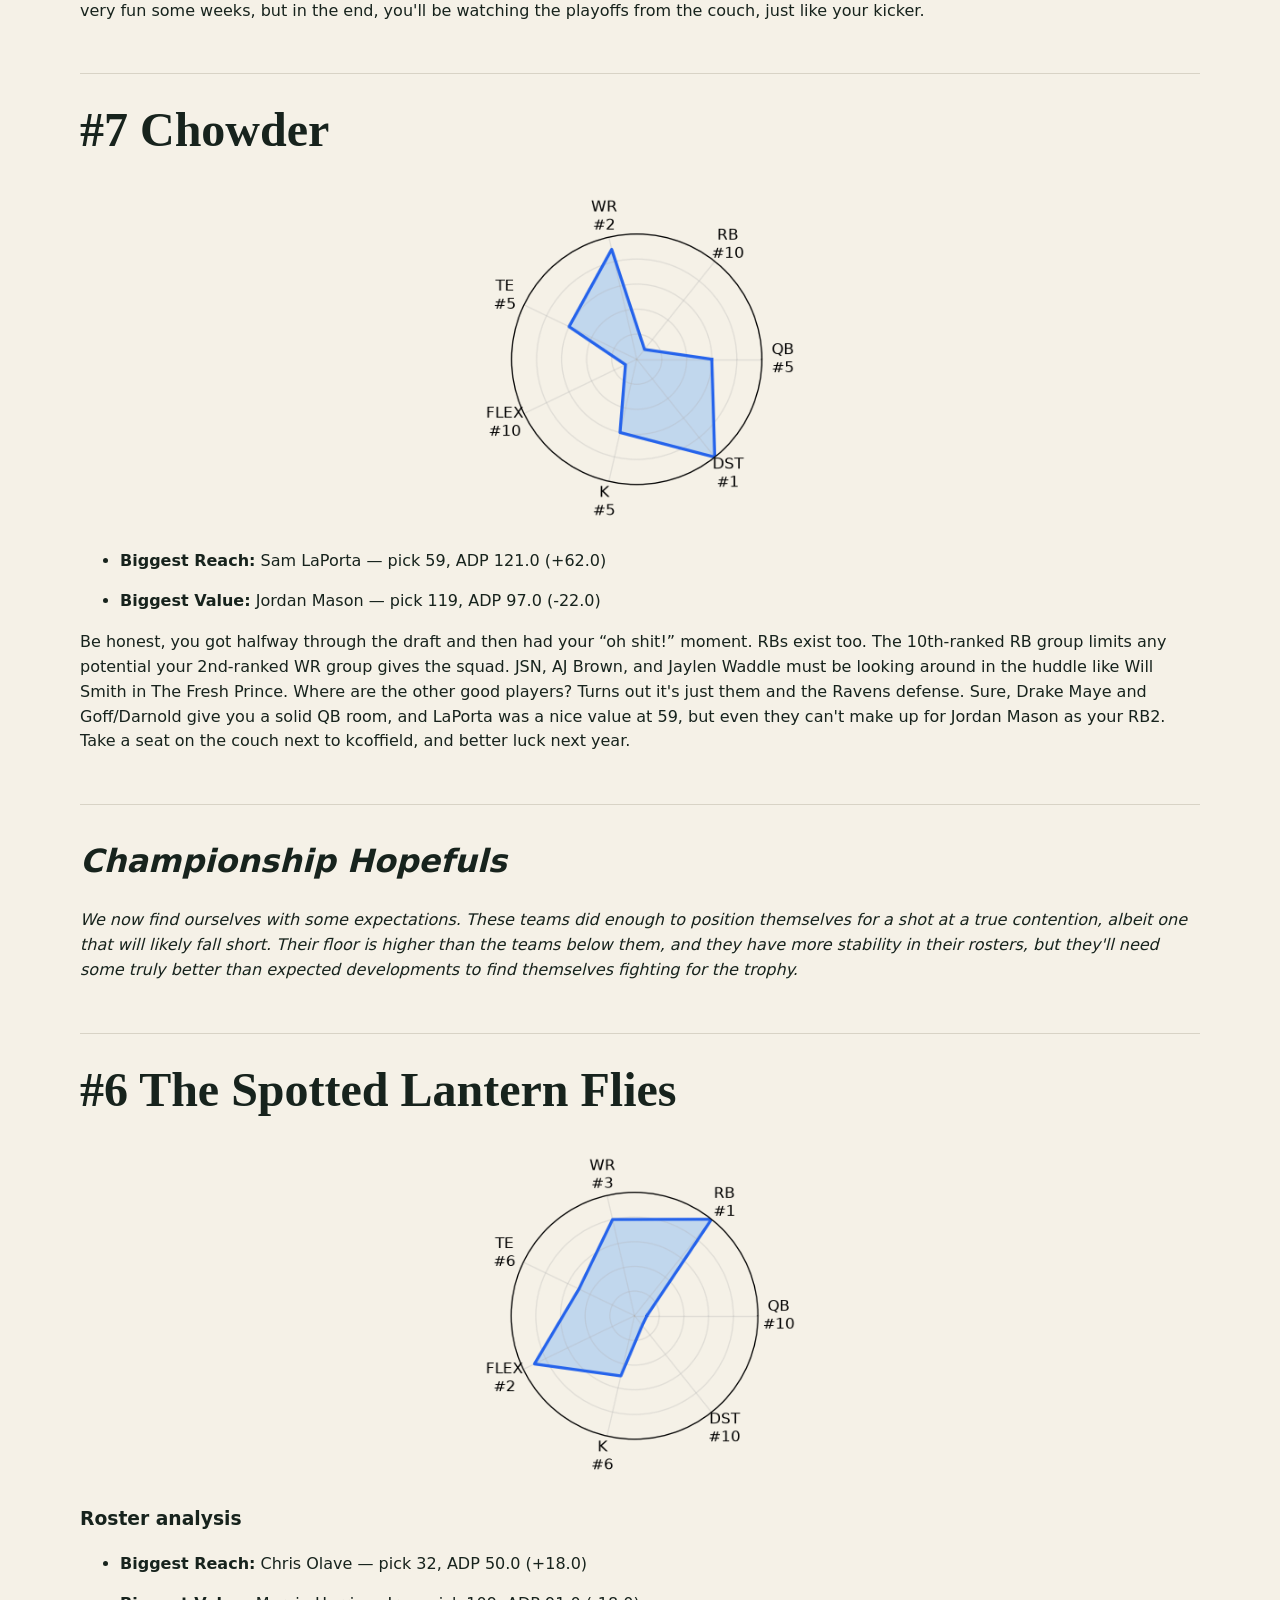
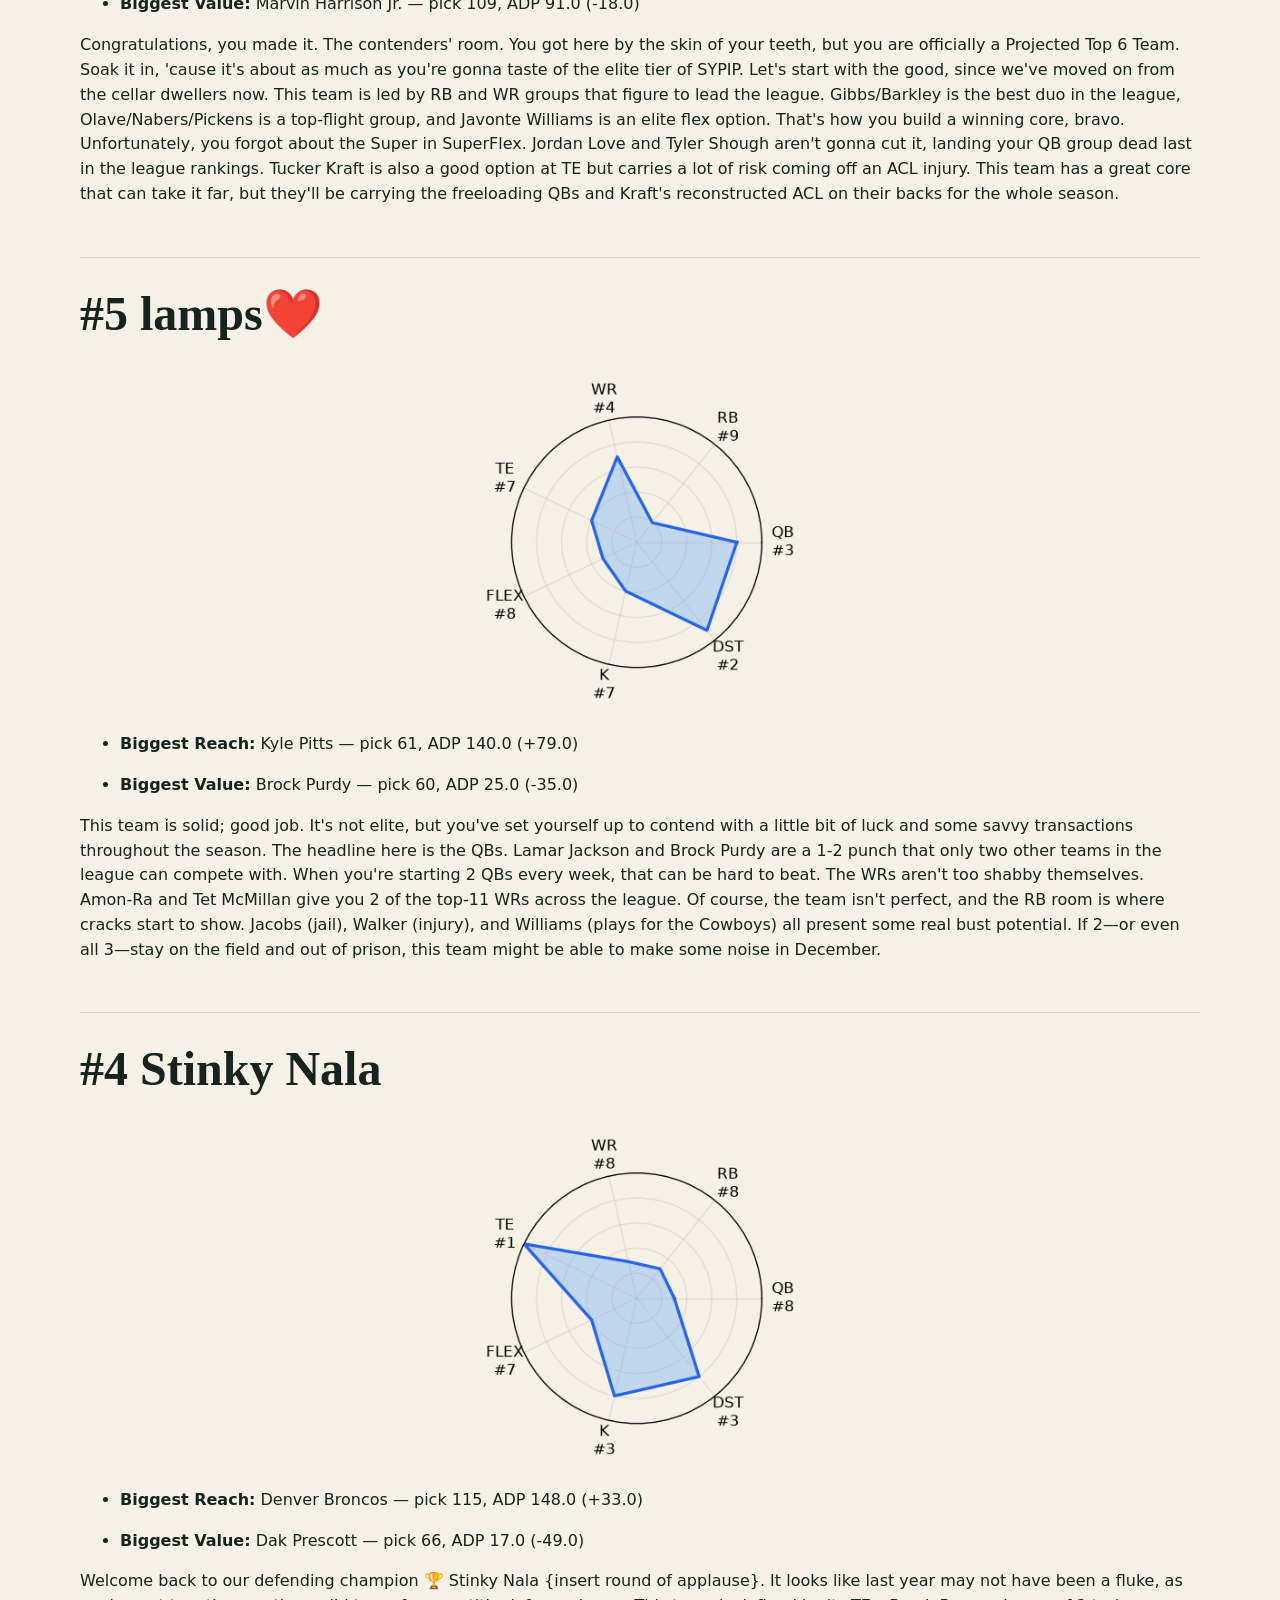
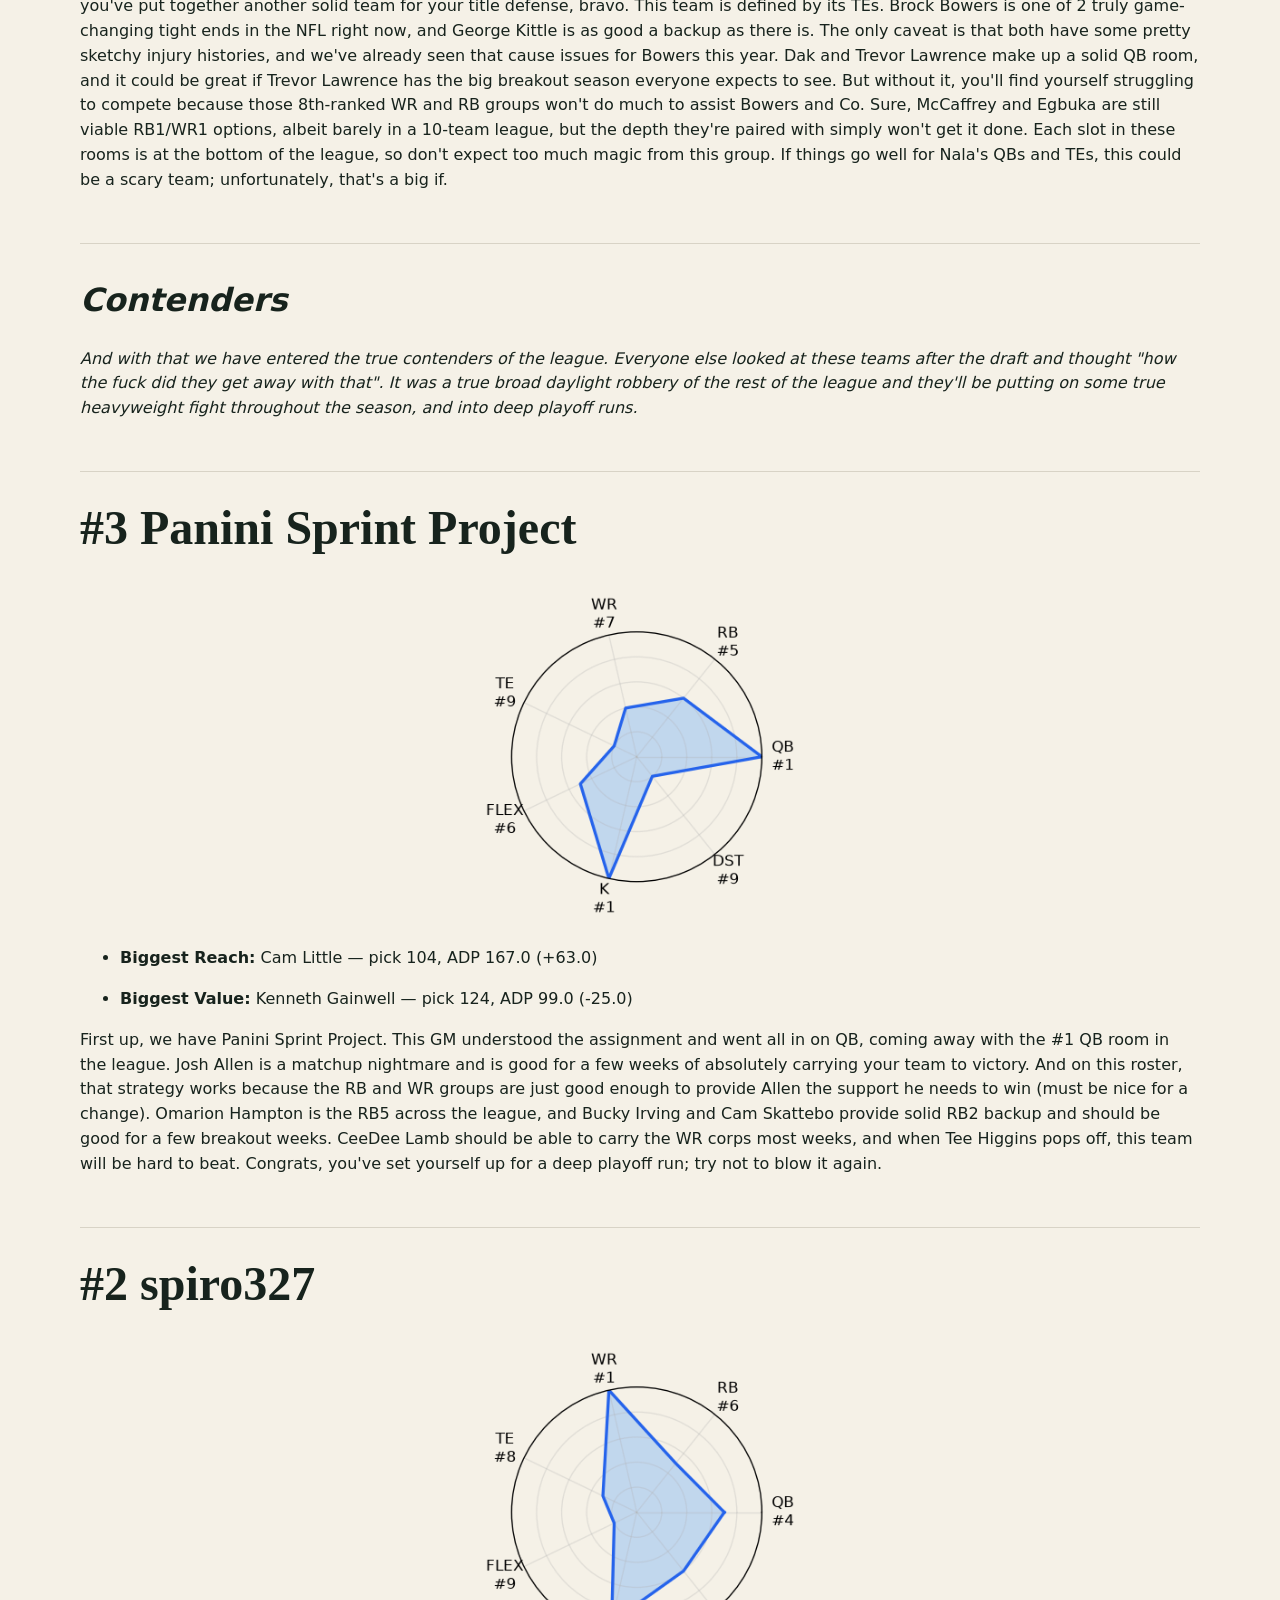
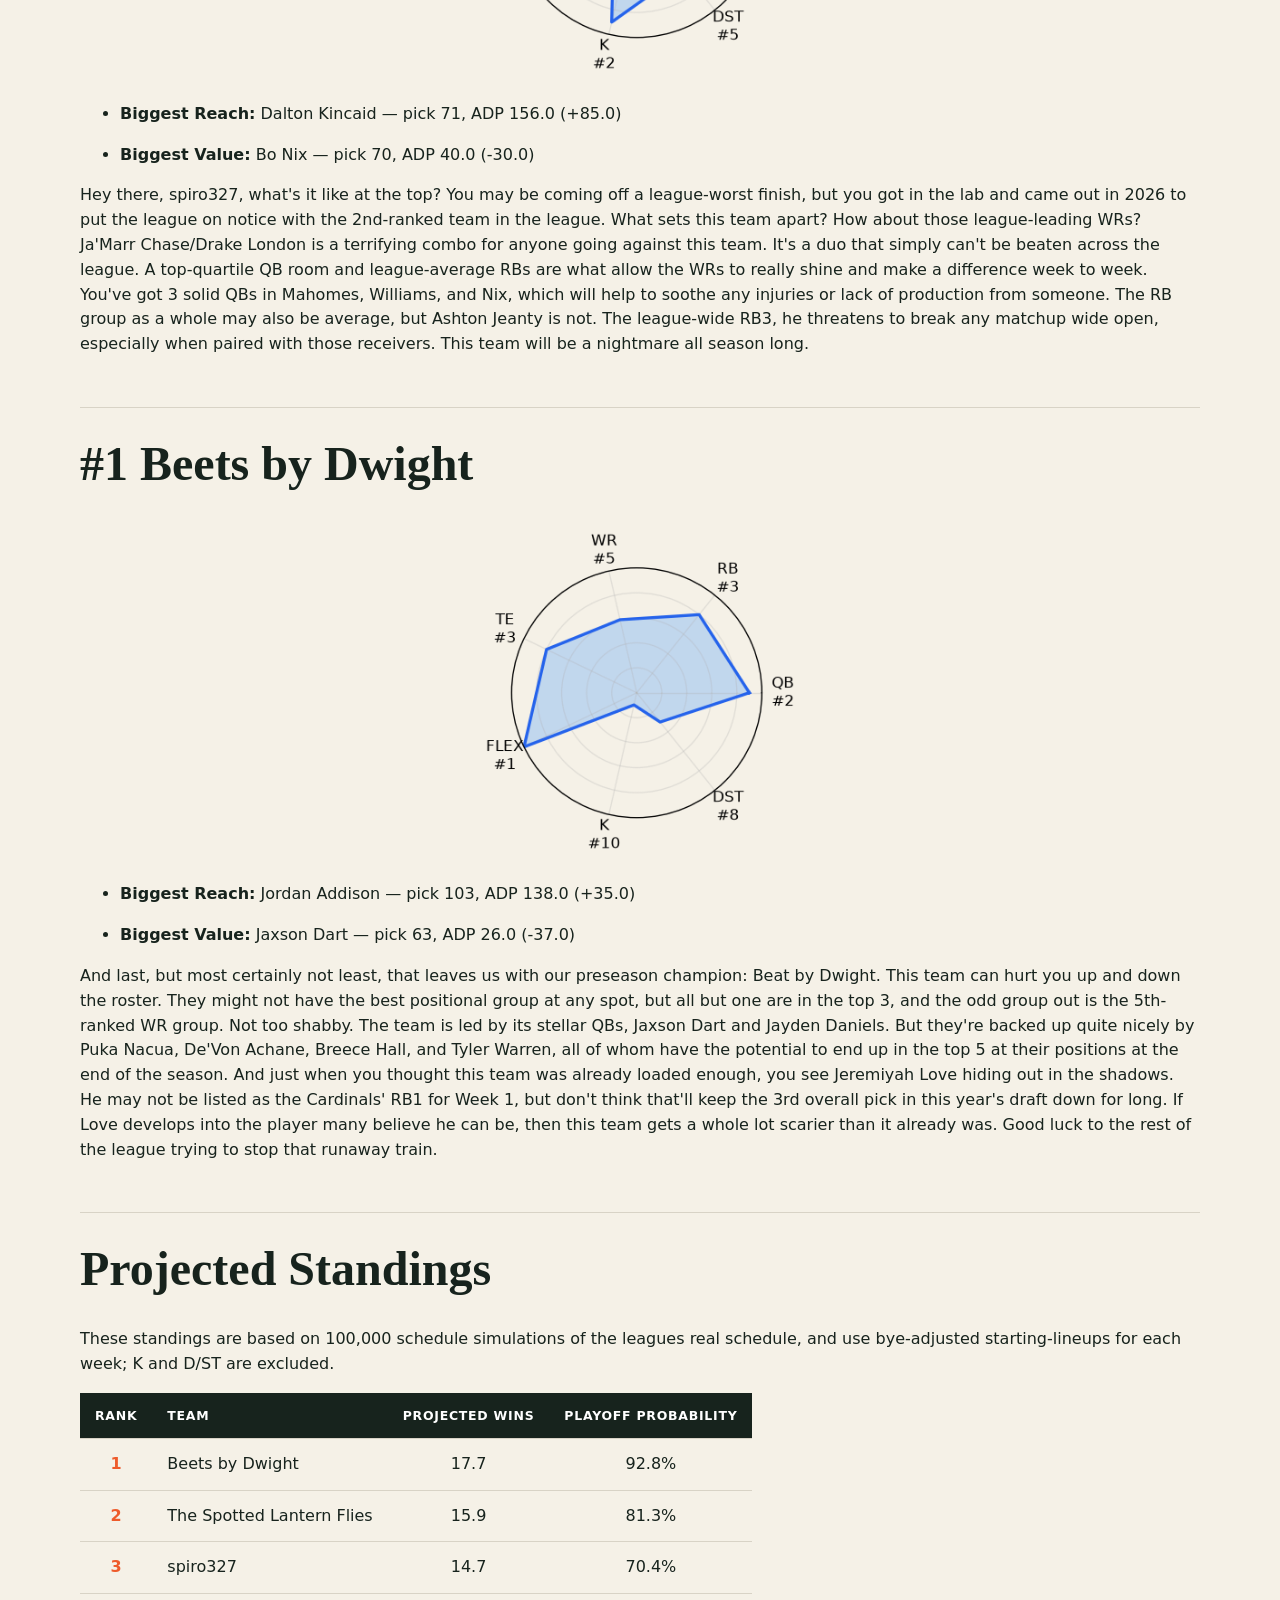
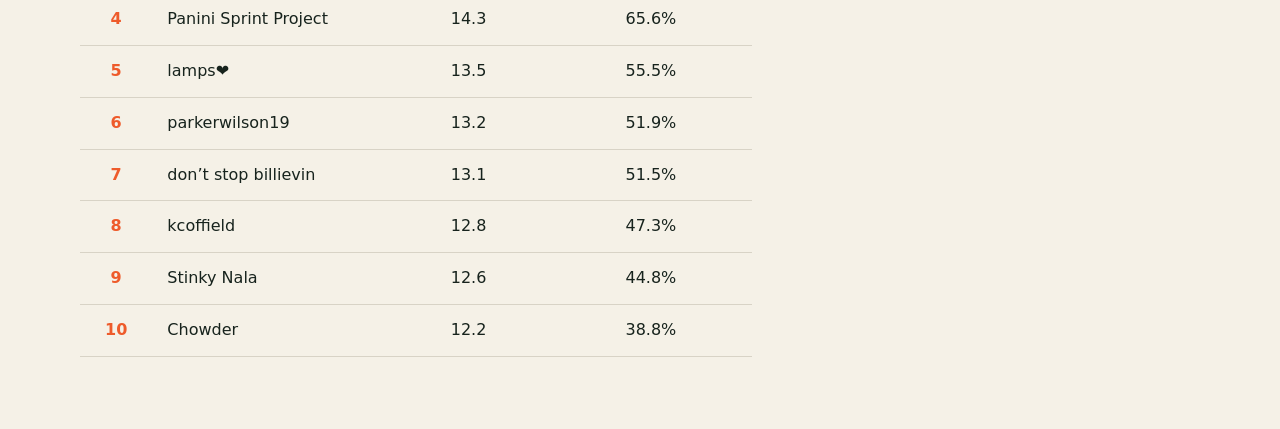
==== commit 89ebf0a9: "Add home link to draft report" ====
--- a/content/draft-reports/1389341850288009216/2026/post-draft/index.html
+++ b/content/draft-reports/1389341850288009216/2026/post-draft/index.html
@@ -2,7 +2,7 @@
 <html lang="en"><head><meta charset="utf-8"><meta name="viewport" content="width=device-width,initial-scale=1">
 <meta name="description" content="Post-draft fantasy football rankings for SYPIP">
 <title>2026 Post-Draft Rankings</title><link rel="stylesheet" href="assets/site.css"></head>
-<body><header class="hero"><div class="wrap"><p class="eyebrow">2026 · Draft report</p><h1>2026 Post-Draft Rankings</h1><p>SYPIP · Preseason roster analysis</p></div></header>
+<body><header class="hero"><div class="wrap"><a class="report-home" href="/">← Home</a><p class="eyebrow">2026 · Draft report</p><h1>2026 Post-Draft Rankings</h1><p>SYPIP · Preseason roster analysis</p></div></header>
     <main class="wrap report-prose"><h1>SYPIP Post-Draft Rankings</h1>
 <h1><em>Cellar Dwellars</em></h1>
 <p><em>You guys tried and in the end that's what really matters right? You showed up, had some laughs with your friends and may or may not have been paying much attention on draft night. That's ok, cause there's alwasy next year.</em></p>
--- a/content/draft-reports/1389341850288009216/2026/post-draft/assets/site.css
+++ b/content/draft-reports/1389341850288009216/2026/post-draft/assets/site.css
@@ -3,6 +3,7 @@
 
 .teaser{min-height:100vh;background:#080b09;color:#e8eee9;display:grid;place-items:center;overflow:hidden}.teaser:before{content:"";position:fixed;inset:-30%;background:radial-gradient(circle,#1d694933 0,transparent 45%);animation:pulse 7s ease-in-out infinite}.teaser-inner{position:relative;width:min(720px,calc(100% - 40px));padding:72px 20px;text-align:center}.teaser h1{font:800 clamp(3.4rem,12vw,8rem)/.86 Georgia,serif;letter-spacing:-.055em;margin:.2em 0}.teaser-copy{color:#91a097;font-size:clamp(1rem,2.5vw,1.3rem);letter-spacing:.08em}.signal{width:10px;height:10px;margin:0 auto 40px;border-radius:50%;background:#ee5b2b;box-shadow:0 0 30px #ee5b2b;animation:blink 2.4s ease-in-out infinite}.timestamp{margin-top:72px;color:#3d4942;font-size:.68rem;letter-spacing:.12em;text-transform:uppercase}@keyframes pulse{50%{transform:scale(1.18);opacity:.55}}@keyframes blink{50%{opacity:.18;box-shadow:0 0 6px #ee5b2b}}
 
+.report-home{display:inline-block;margin-bottom:28px;color:#fff;text-decoration:none;font-weight:800}.report-home:hover,.report-home:focus{text-decoration:underline;text-underline-offset:4px}
 .report-prose{padding:38px 0 72px}.report-prose>h1:first-of-type{display:none}
 .report-prose>h1:not(:first-of-type),.report-prose>h2{margin-top:50px;border-top:1px solid var(--line);padding-top:32px}
 .report-prose .rankings-table th:not(:nth-child(2)),.report-prose .rankings-table td:not(:nth-child(2)){text-align:center!important}
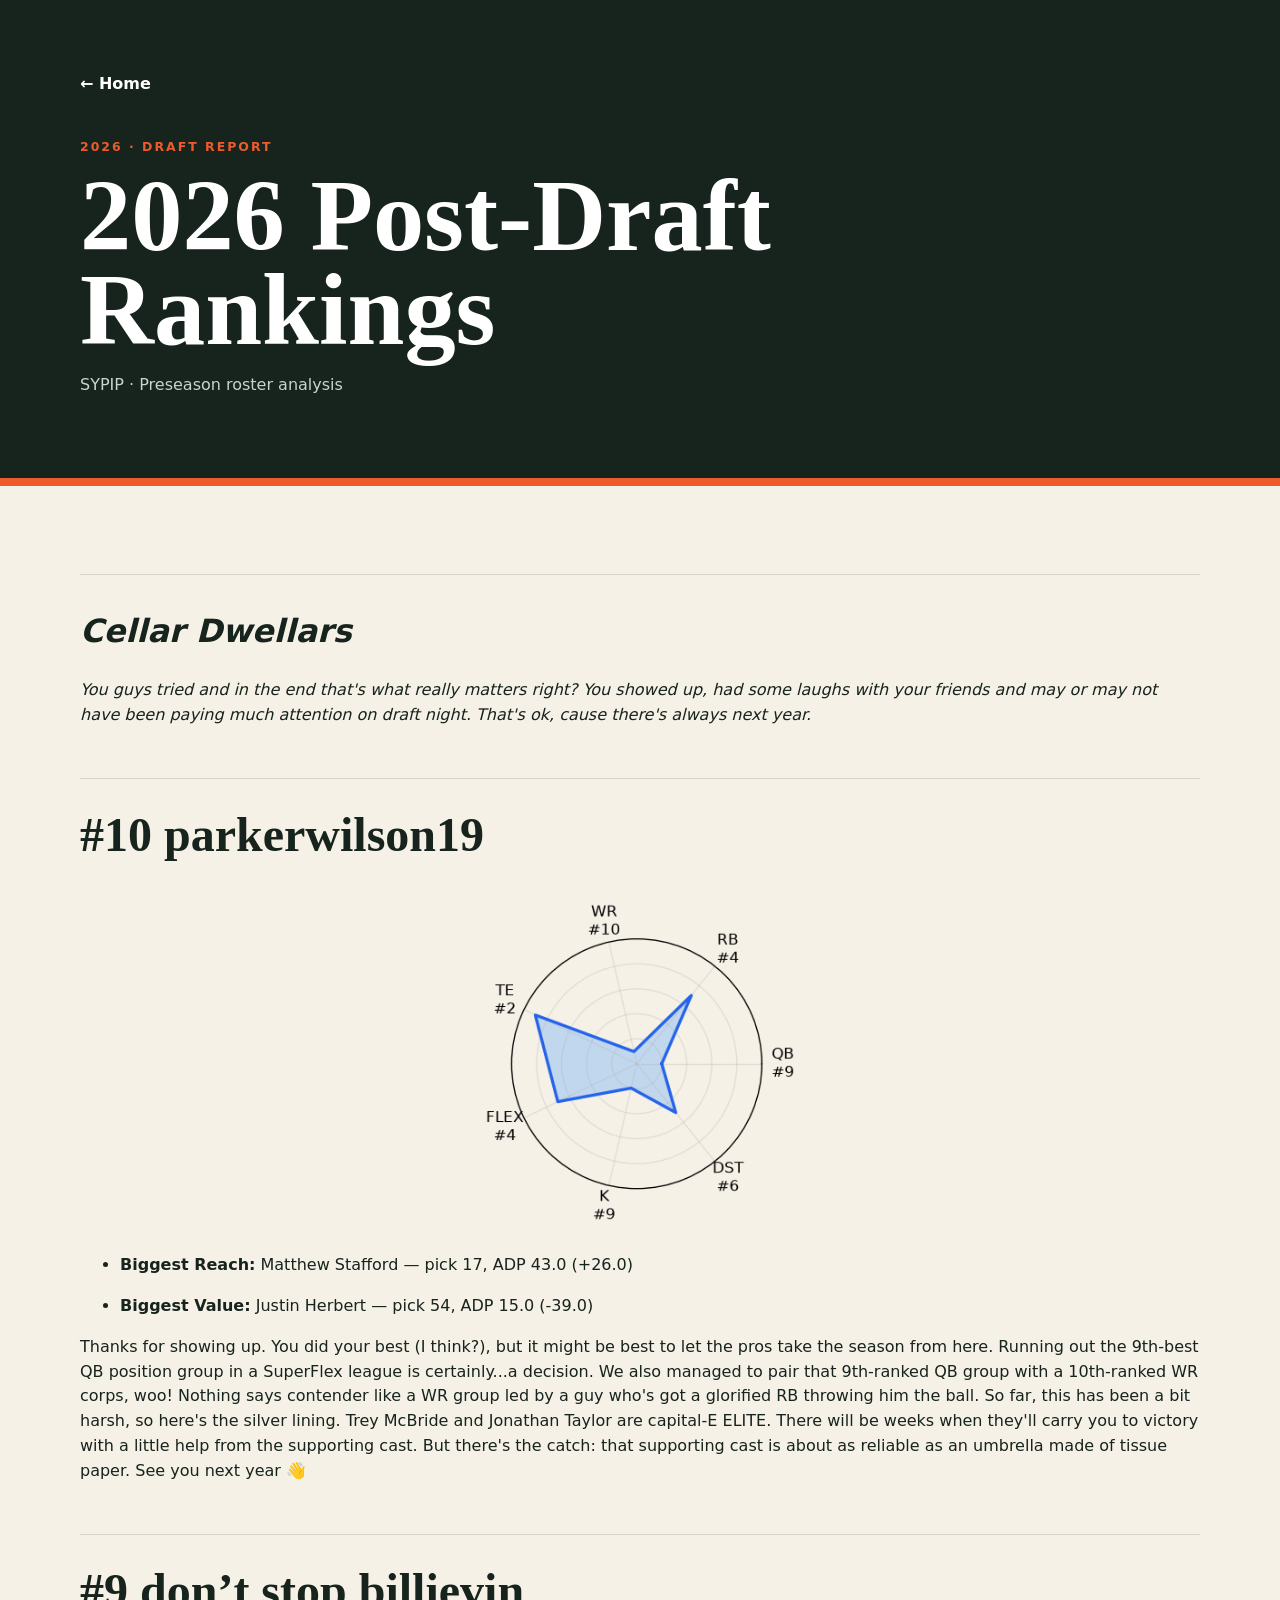
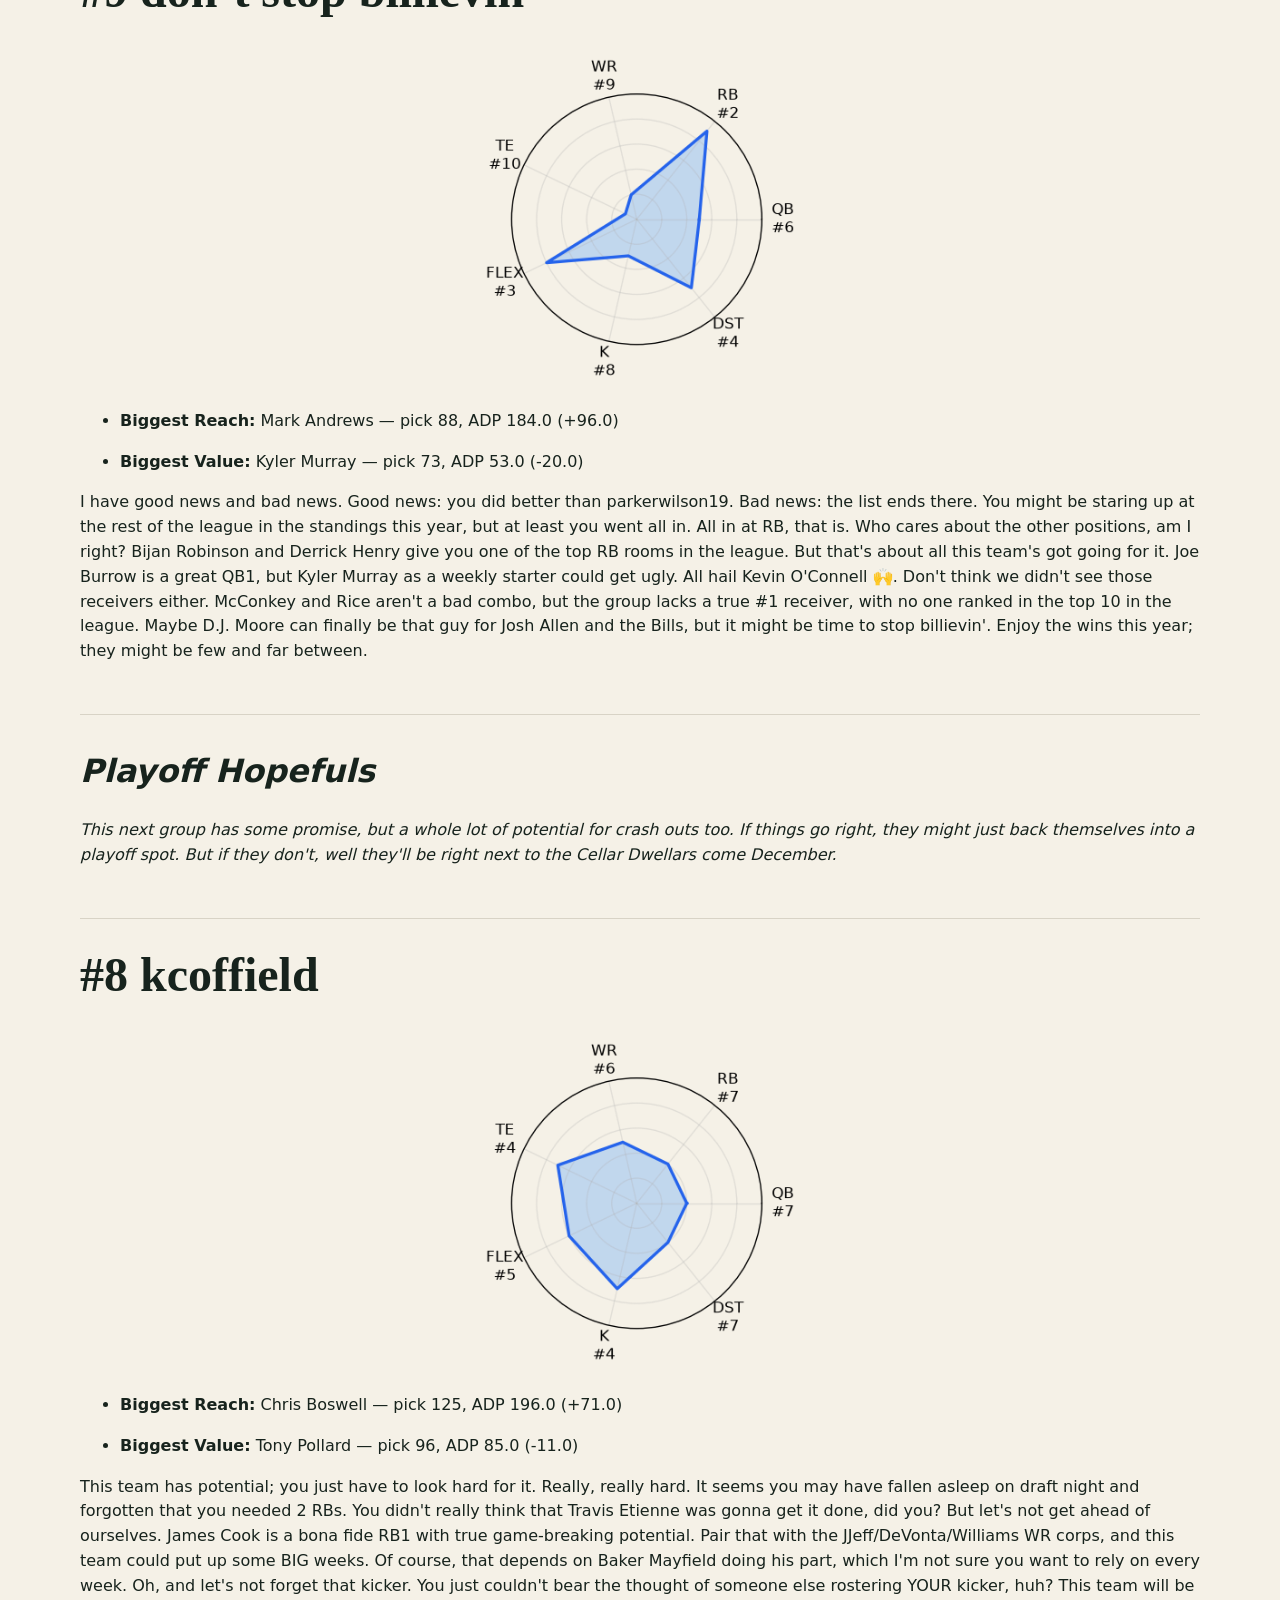
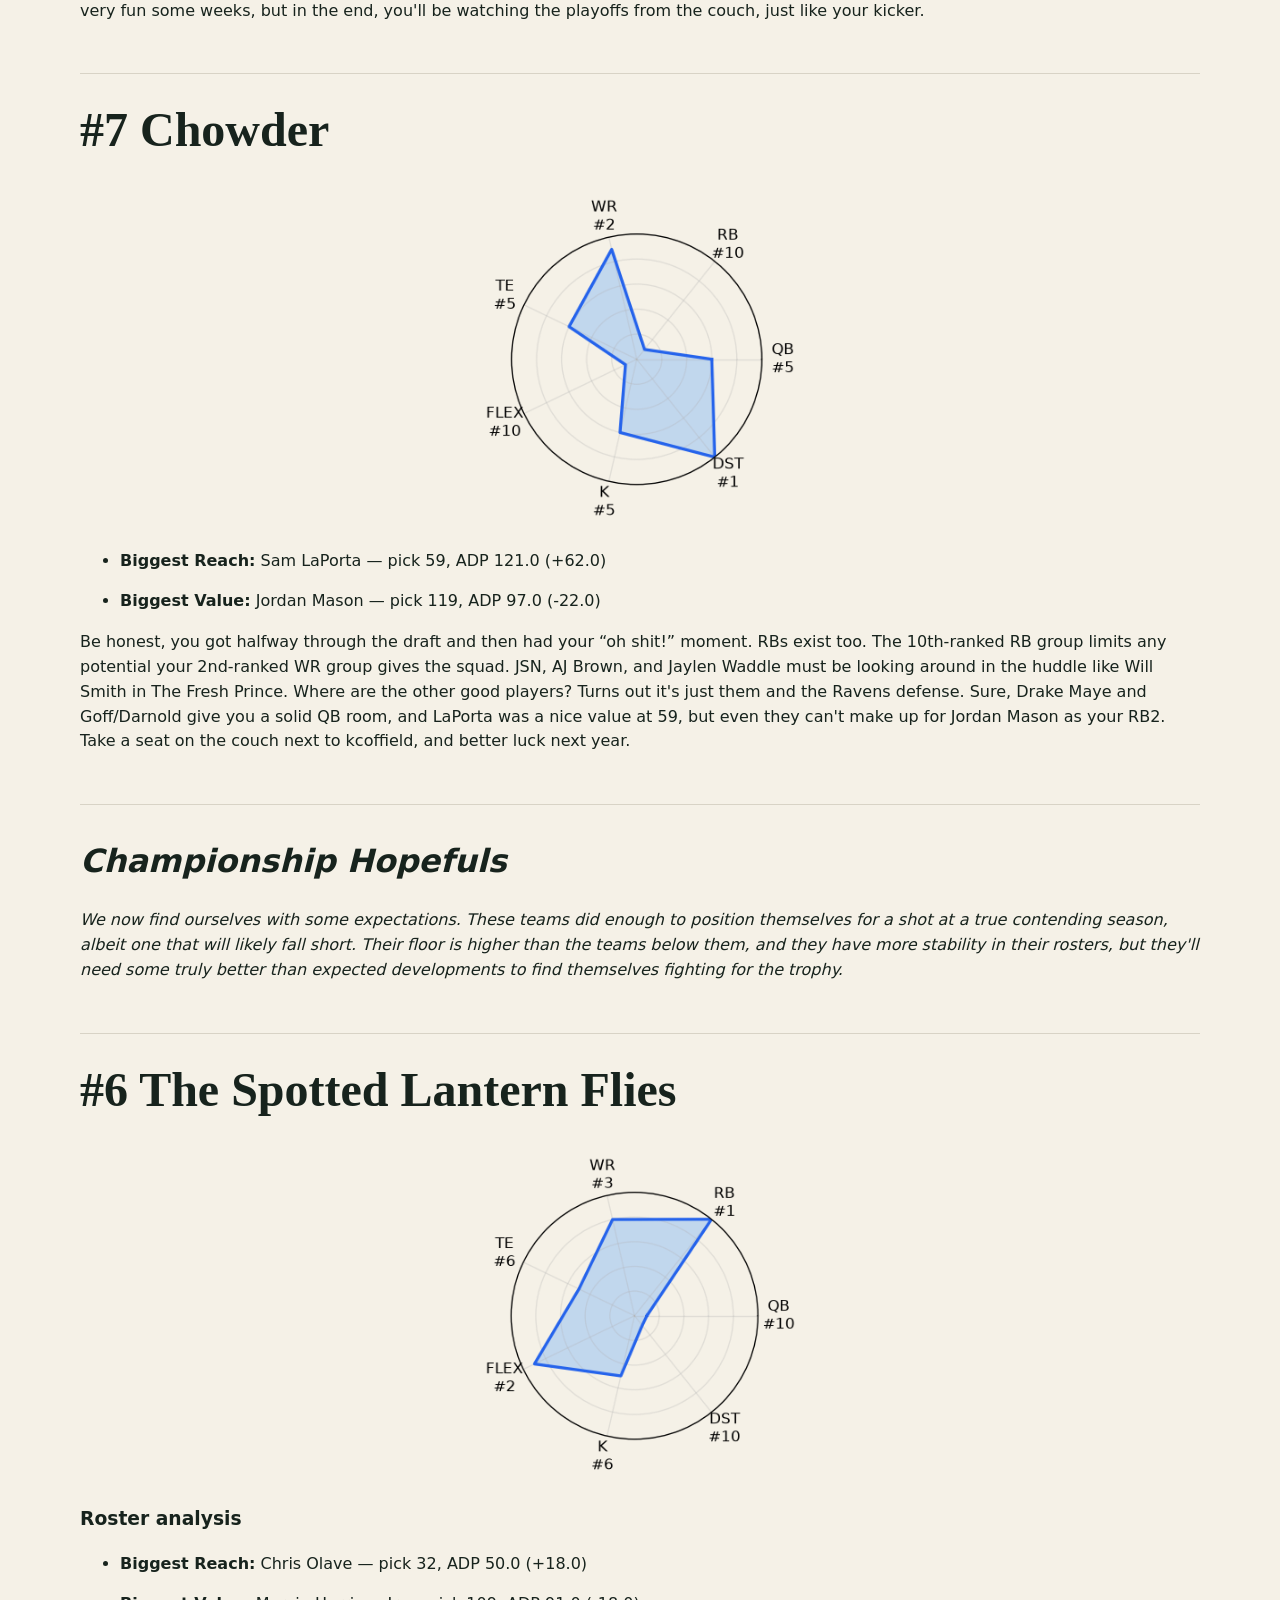
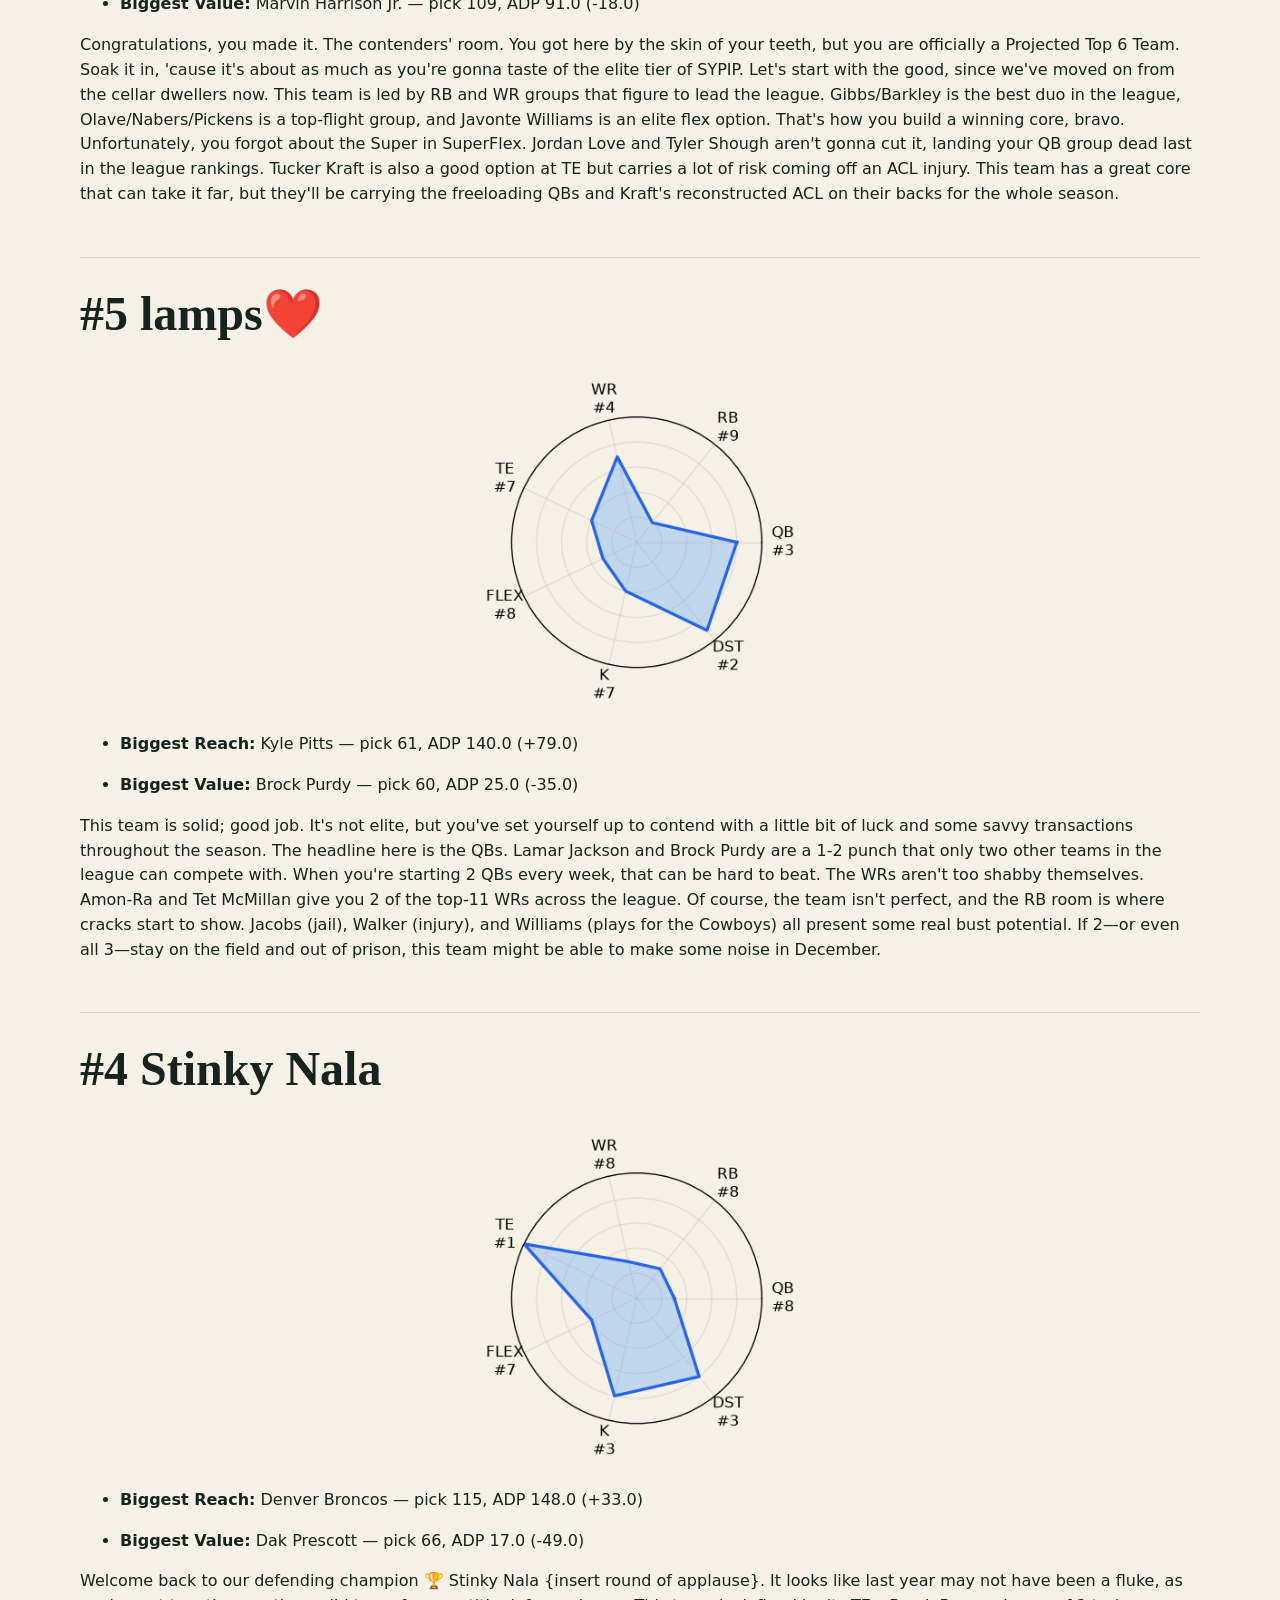
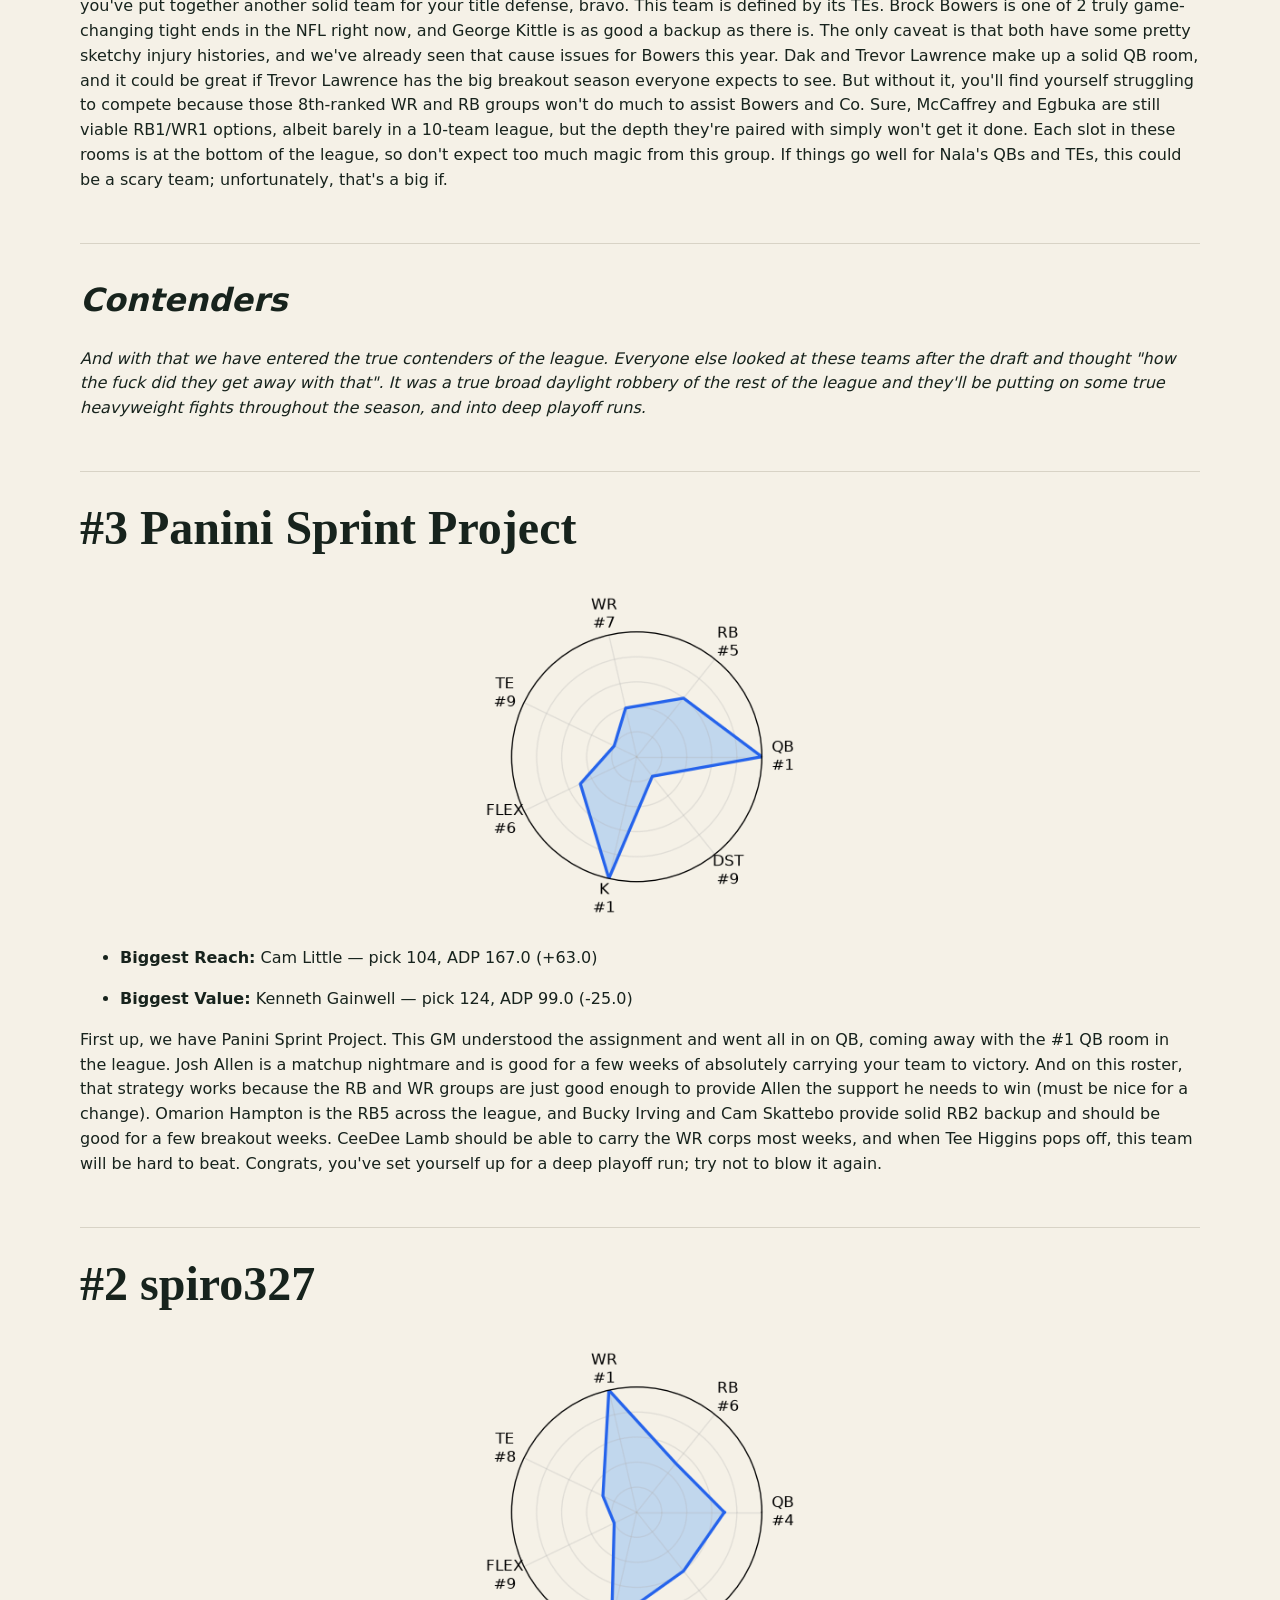
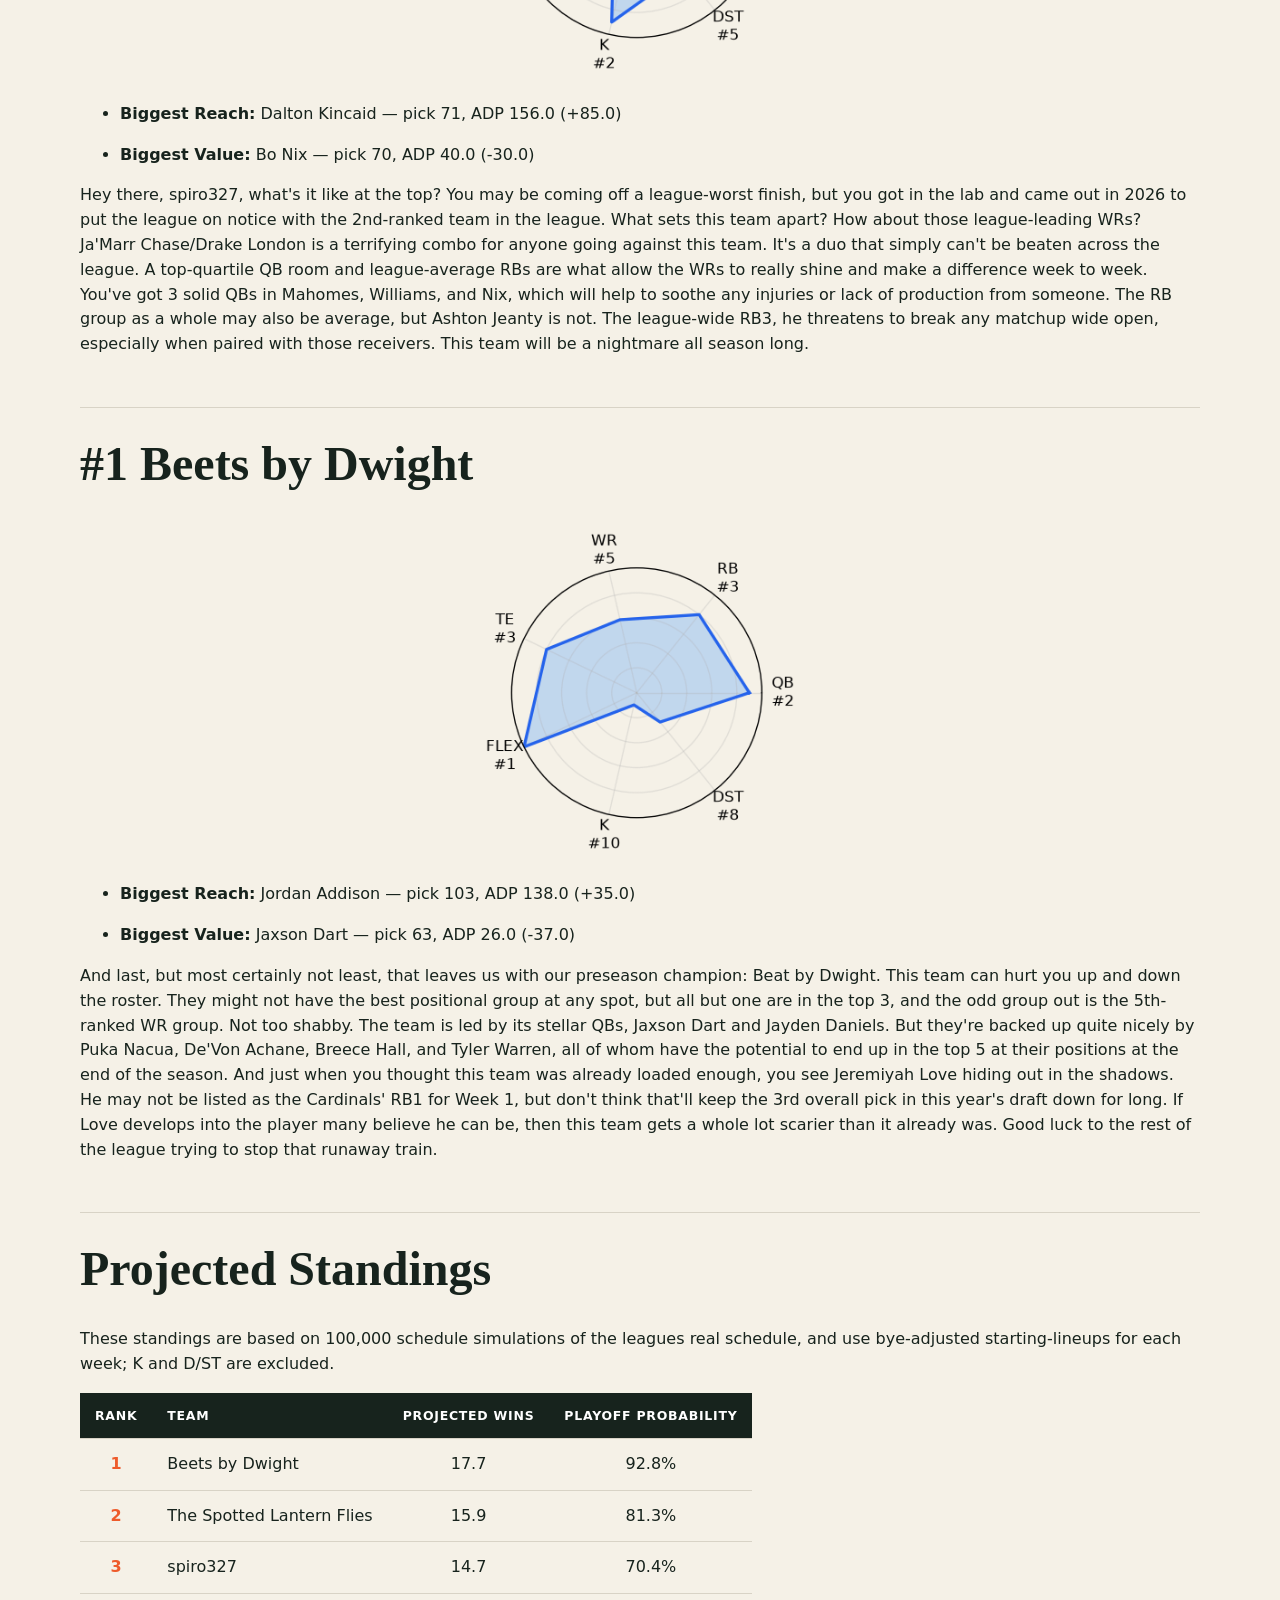
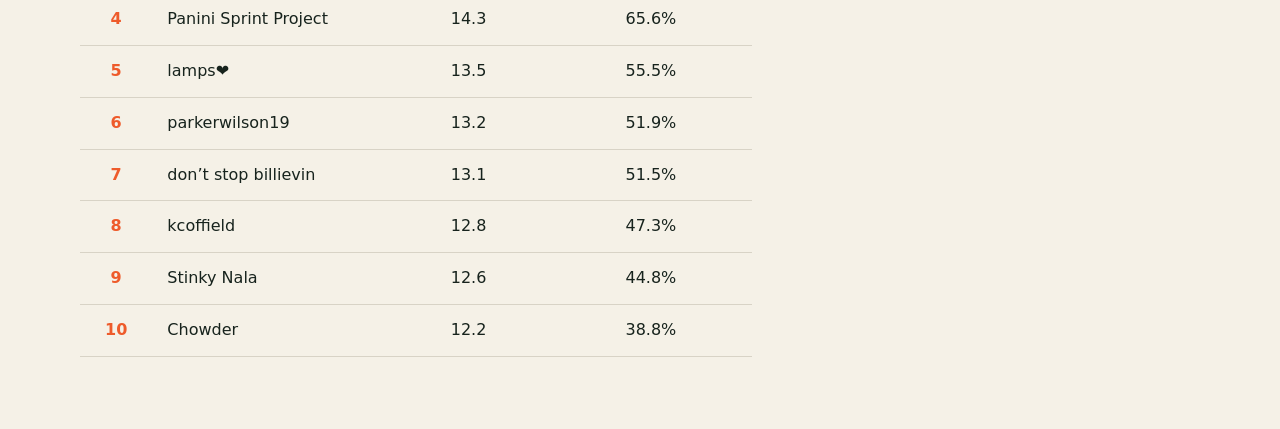
==== commit 79b21e6e: "Apply draft report copy edits" ====
--- a/content/draft-reports/1389341850288009216/2026/post-draft/index.html
+++ b/content/draft-reports/1389341850288009216/2026/post-draft/index.html
@@ -5,7 +5,7 @@
 <body><header class="hero"><div class="wrap"><a class="report-home" href="/">← Home</a><p class="eyebrow">2026 · Draft report</p><h1>2026 Post-Draft Rankings</h1><p>SYPIP · Preseason roster analysis</p></div></header>
     <main class="wrap report-prose"><h1>SYPIP Post-Draft Rankings</h1>
 <h1><em>Cellar Dwellars</em></h1>
-<p><em>You guys tried and in the end that's what really matters right? You showed up, had some laughs with your friends and may or may not have been paying much attention on draft night. That's ok, cause there's alwasy next year.</em></p>
+<p><em>You guys tried and in the end that's what really matters right? You showed up, had some laughs with your friends and may or may not have been paying much attention on draft night. That's ok, cause there's always next year.</em></p>
 <h2>#10 parkerwilson19</h2>
 <p><img alt="parkerwilson19 positional strength radar chart" src="team-8-radar.png" /></p>
 <ul>
@@ -29,7 +29,7 @@
 </ul>
 <p>I have good news and bad news. Good news: you did better than parkerwilson19. Bad news: the list ends there. You might be staring up at the rest of the league in the standings this year, but at least you went all in. All in at RB, that is. Who cares about the other positions, am I right? Bijan Robinson and Derrick Henry give you one of the top RB rooms in the league. But that's about all this team's got going for it. Joe Burrow is a great QB1, but Kyler Murray as a weekly starter could get ugly. All hail Kevin O'Connell 🙌. Don't think we didn't see those receivers either. McConkey and Rice aren't a bad combo, but the group lacks a true #1 receiver, with no one ranked in the top 10 in the league. Maybe D.J. Moore can finally be that guy for Josh Allen and the Bills, but it might be time to stop billievin'. Enjoy the wins this year; they might be few and far between.</p>
 <h1><em>Playoff Hopefuls</em></h1>
-<p><em>This next group has some promise, but a whole lot of potential for crash out too. If things go right, they might just back themselves into a playoff spot. But if they don't well they'll be right next to the Cellar Dwellars some December.</em></p>
+<p><em>This next group has some promise, but a whole lot of potential for crash outs too. If things go right, they might just back themselves into a playoff spot. But if they don't, well they'll be right next to the Cellar Dwellars come December.</em></p>
 <h2>#8 kcoffield</h2>
 <p><img alt="kcoffield positional strength radar chart" src="team-7-radar.png" /></p>
 <ul>
@@ -53,7 +53,7 @@
 </ul>
 <p>Be honest, you got halfway through the draft and then had your “oh shit!” moment. RBs exist too. The 10th-ranked RB group limits any potential your 2nd-ranked WR group gives the squad. JSN, AJ Brown, and Jaylen Waddle must be looking around in the huddle like Will Smith in The Fresh Prince. Where are the other good players? Turns out it's just them and the Ravens defense. Sure, Drake Maye and Goff/Darnold give you a solid QB room, and LaPorta was a nice value at 59, but even they can't make up for Jordan Mason as your RB2. Take a seat on the couch next to kcoffield, and better luck next year.</p>
 <h1><em>Championship Hopefuls</em></h1>
-<p><em>We now find ourselves with some expectations. These teams did enough to position themselves for a shot at a true contention, albeit one that will likely fall short. Their floor is higher than the teams below them, and they have more stability in their rosters, but they'll need some truly better than expected developments to find themselves fighting for the trophy.</em></p>
+<p><em>We now find ourselves with some expectations. These teams did enough to position themselves for a shot at a  true contending season, albeit one that will likely fall short. Their floor is higher than the teams below them, and they have more stability in their rosters, but they'll need some truly better than expected developments to find themselves fighting for the trophy.</em></p>
 <h2>#6 The Spotted Lantern Flies</h2>
 <p><img alt="The Spotted Lantern Flies positional strength radar chart" src="team-10-radar.png" /></p>
 <h3>Roster analysis</h3>
@@ -89,7 +89,7 @@
 </ul>
 <p>Welcome back to our defending champion 🏆 Stinky Nala {insert round of applause}. It looks like last year may not have been a fluke, as you've put together another solid team for your title defense, bravo. This team is defined by its TEs. Brock Bowers is one of 2 truly game-changing tight ends in the NFL right now, and George Kittle is as good a backup as there is. The only caveat is that both have some pretty sketchy injury histories, and we've already seen that cause issues for Bowers this year. Dak and Trevor Lawrence make up a solid QB room, and it could be great if Trevor Lawrence has the big breakout season everyone expects to see. But without it, you'll find yourself struggling to compete because those 8th-ranked WR and RB groups won't do much to assist Bowers and Co. Sure, McCaffrey and Egbuka are still viable RB1/WR1 options, albeit barely in a 10-team league, but the depth they're paired with simply won't get it done. Each slot in these rooms is at the bottom of the league, so don't expect too much magic from this group. If things go well for Nala's QBs and TEs, this could be a scary team; unfortunately, that's a big if.</p>
 <h1><em>Contenders</em></h1>
-<p><em>And with that we have entered the true contenders of the league. Everyone else looked at these teams after the draft  and thought "how the fuck did they get away with that". It was a true broad daylight robbery of the rest of the league and they'll be putting on some true heavyweight fight throughout the season, and into deep playoff runs.</em></p>
+<p><em>And with that we have entered the true contenders of the league. Everyone else looked at these teams after the draft  and thought "how the fuck did they get away with that". It was a true broad daylight robbery of the rest of the league and they'll be putting on some true heavyweight fights throughout the season, and into deep playoff runs.</em></p>
 <h2>#3 Panini Sprint Project</h2>
 <p><img alt="Panini Sprint Project positional strength radar chart" src="team-6-radar.png" /></p>
 <ul>
